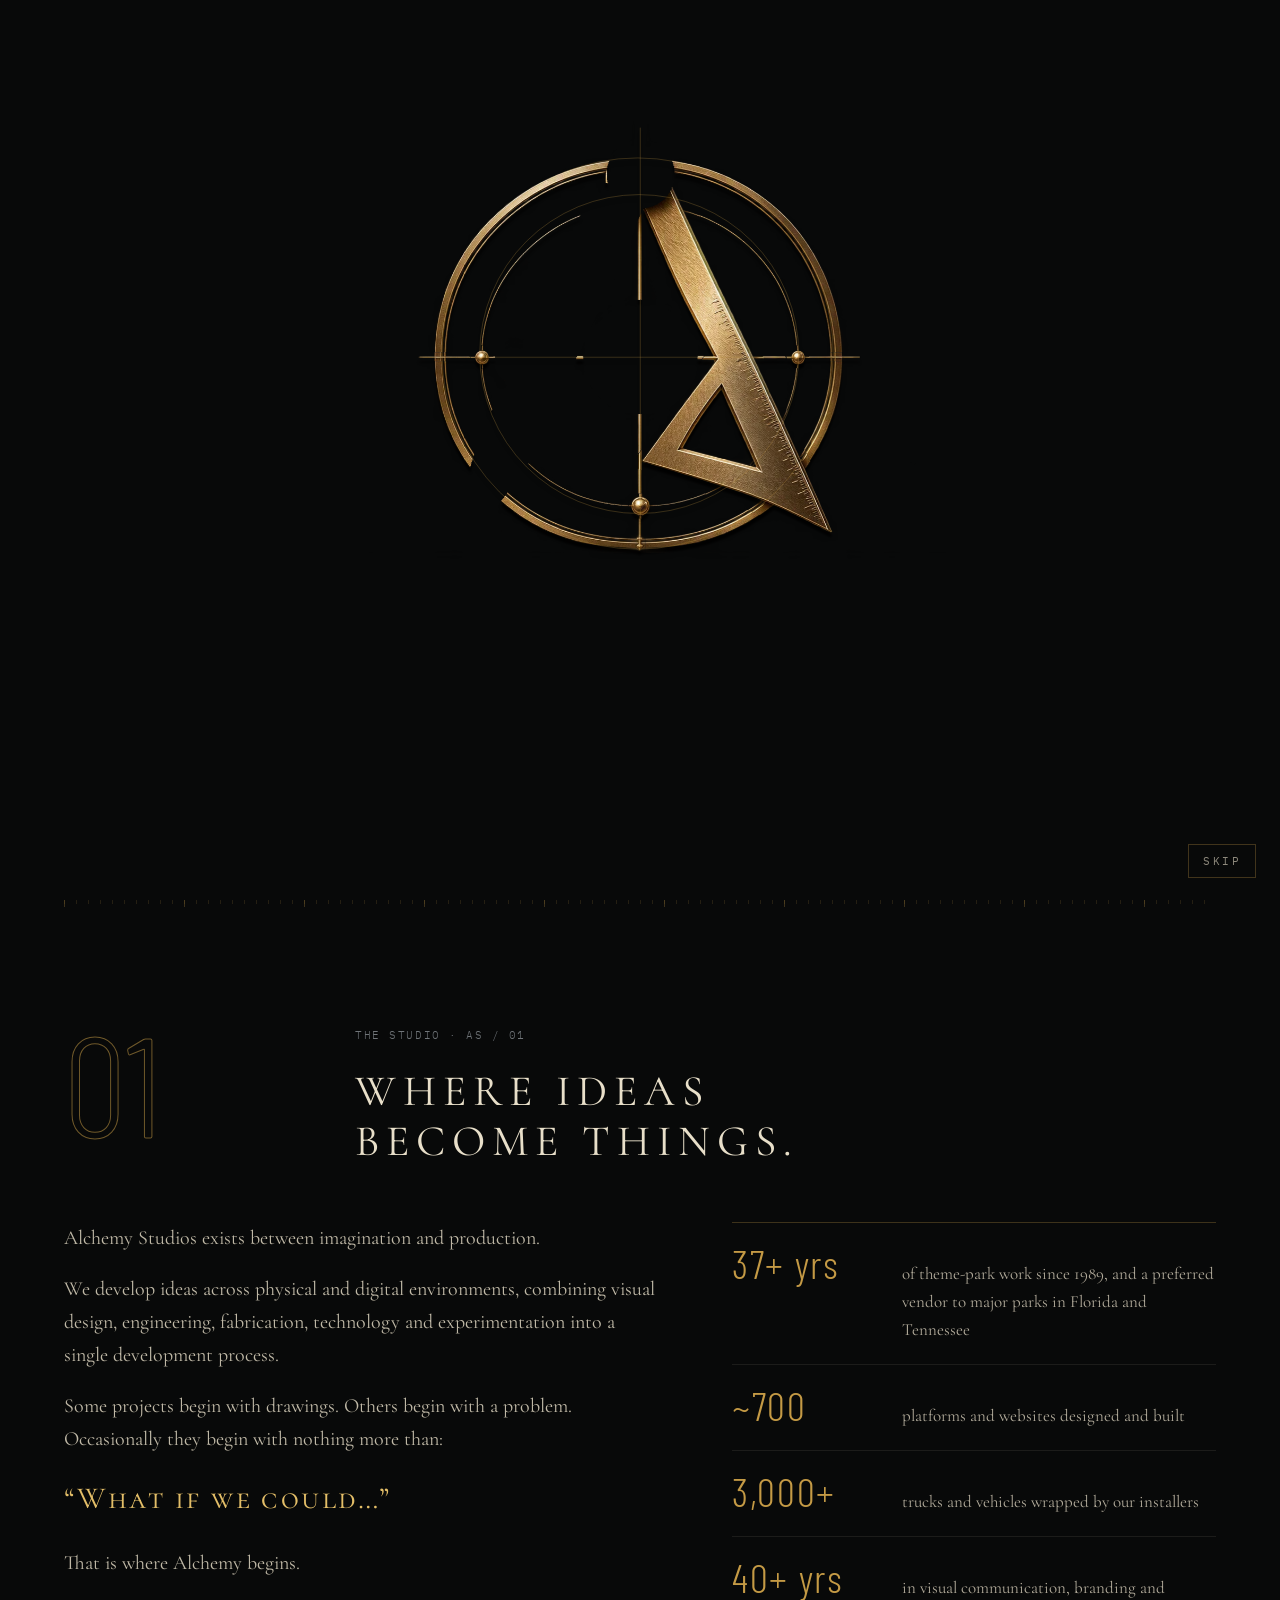
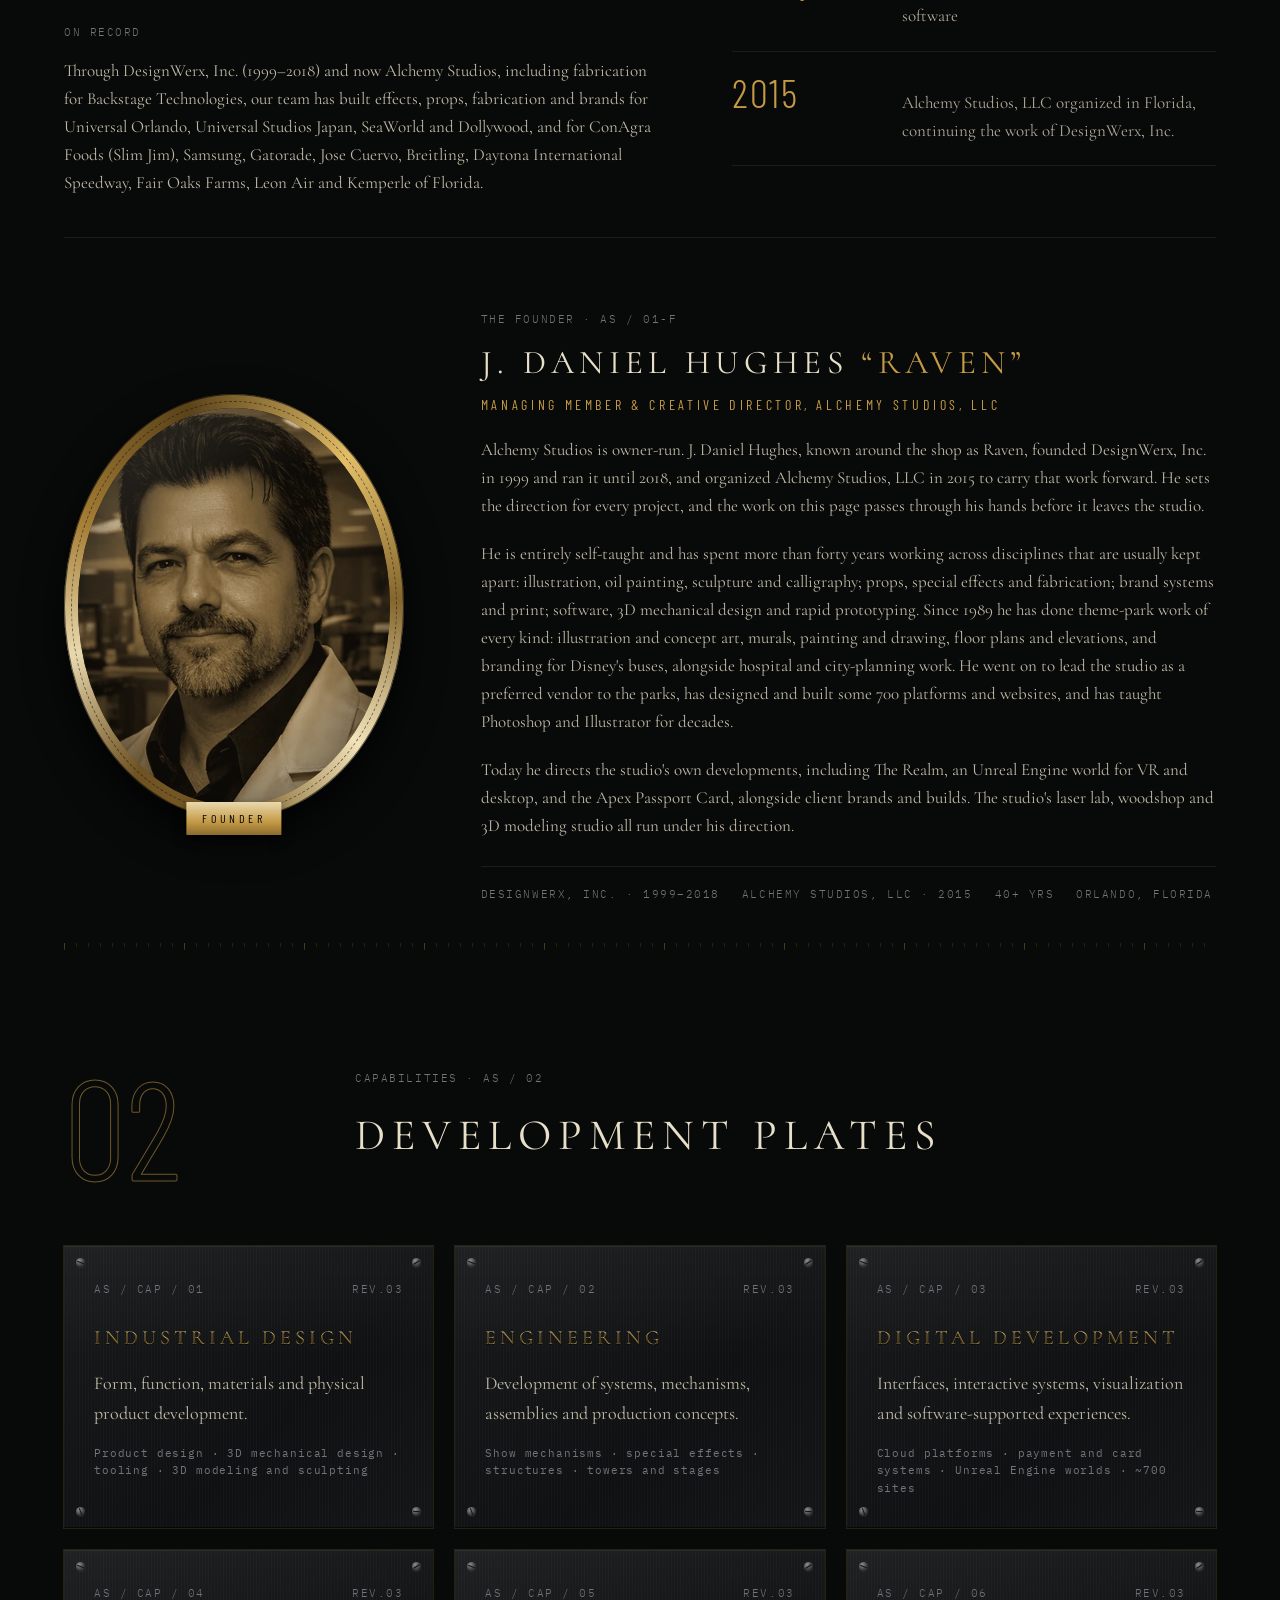
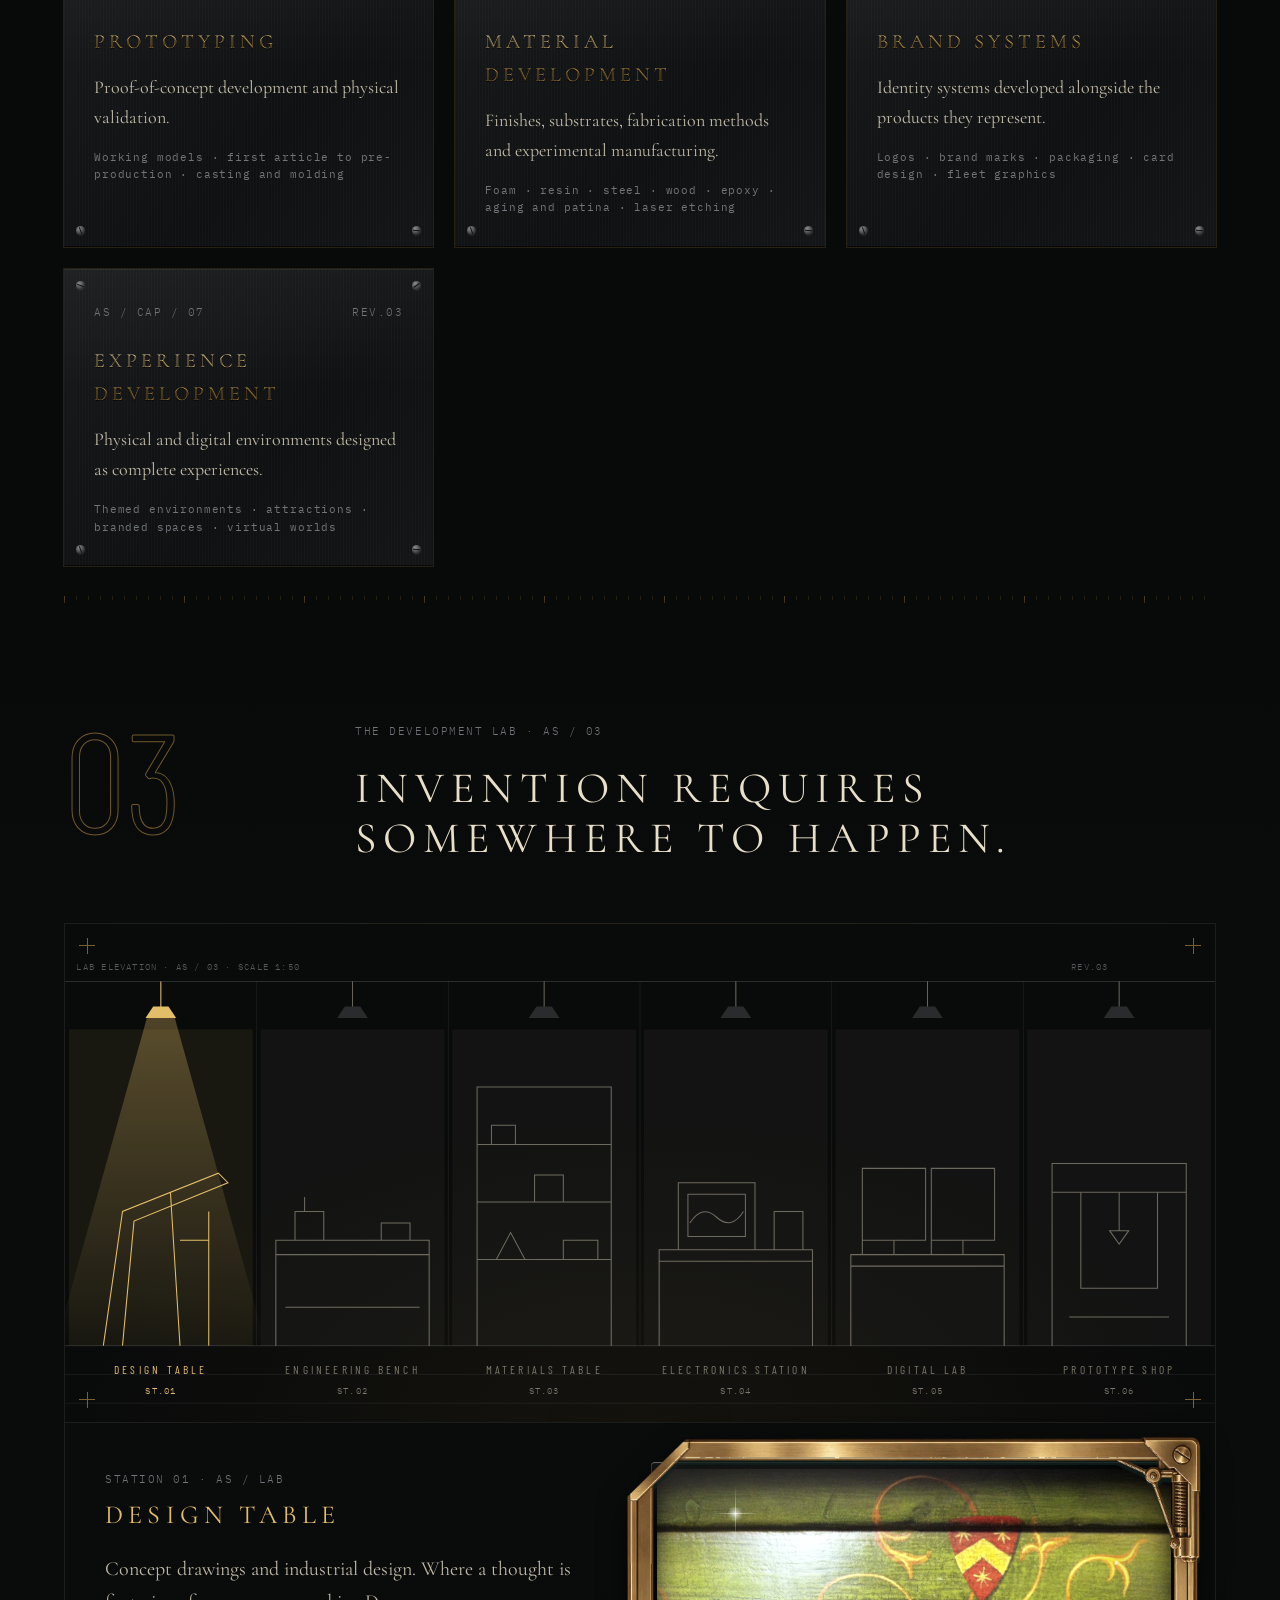
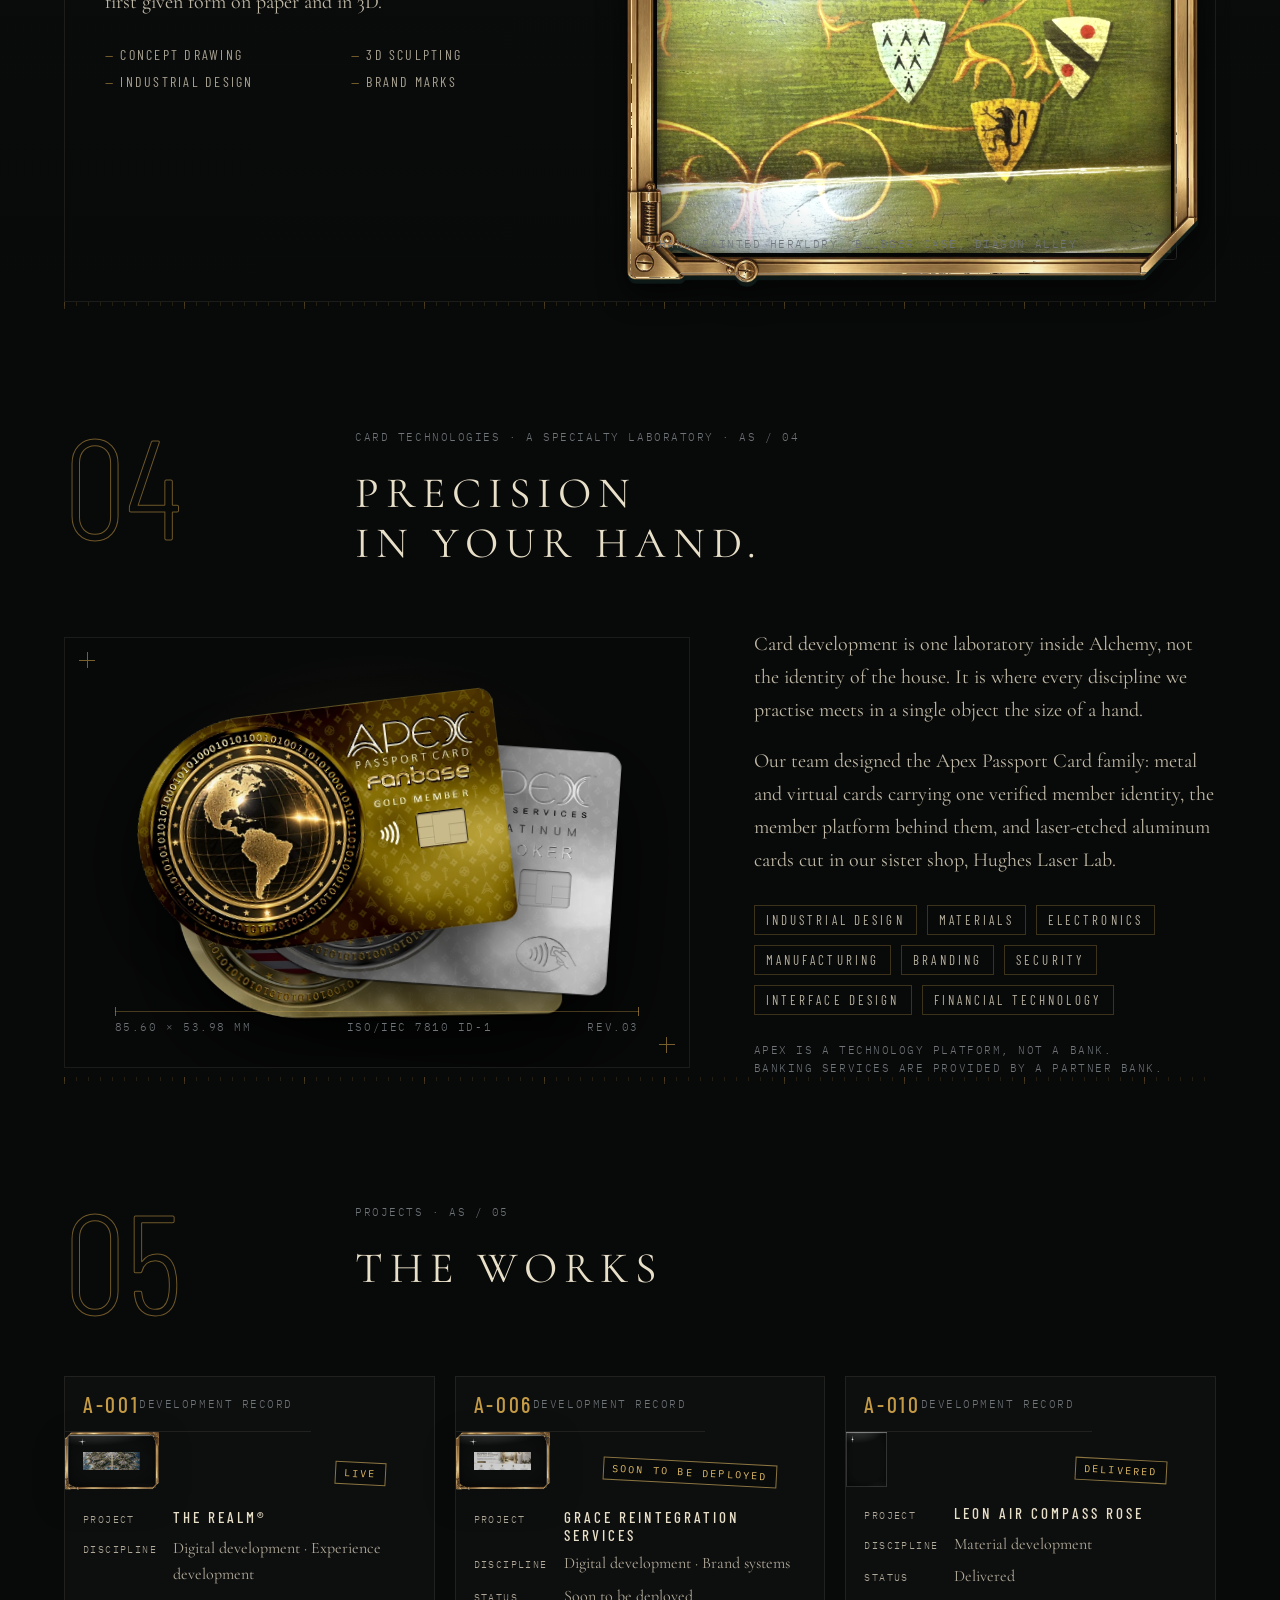
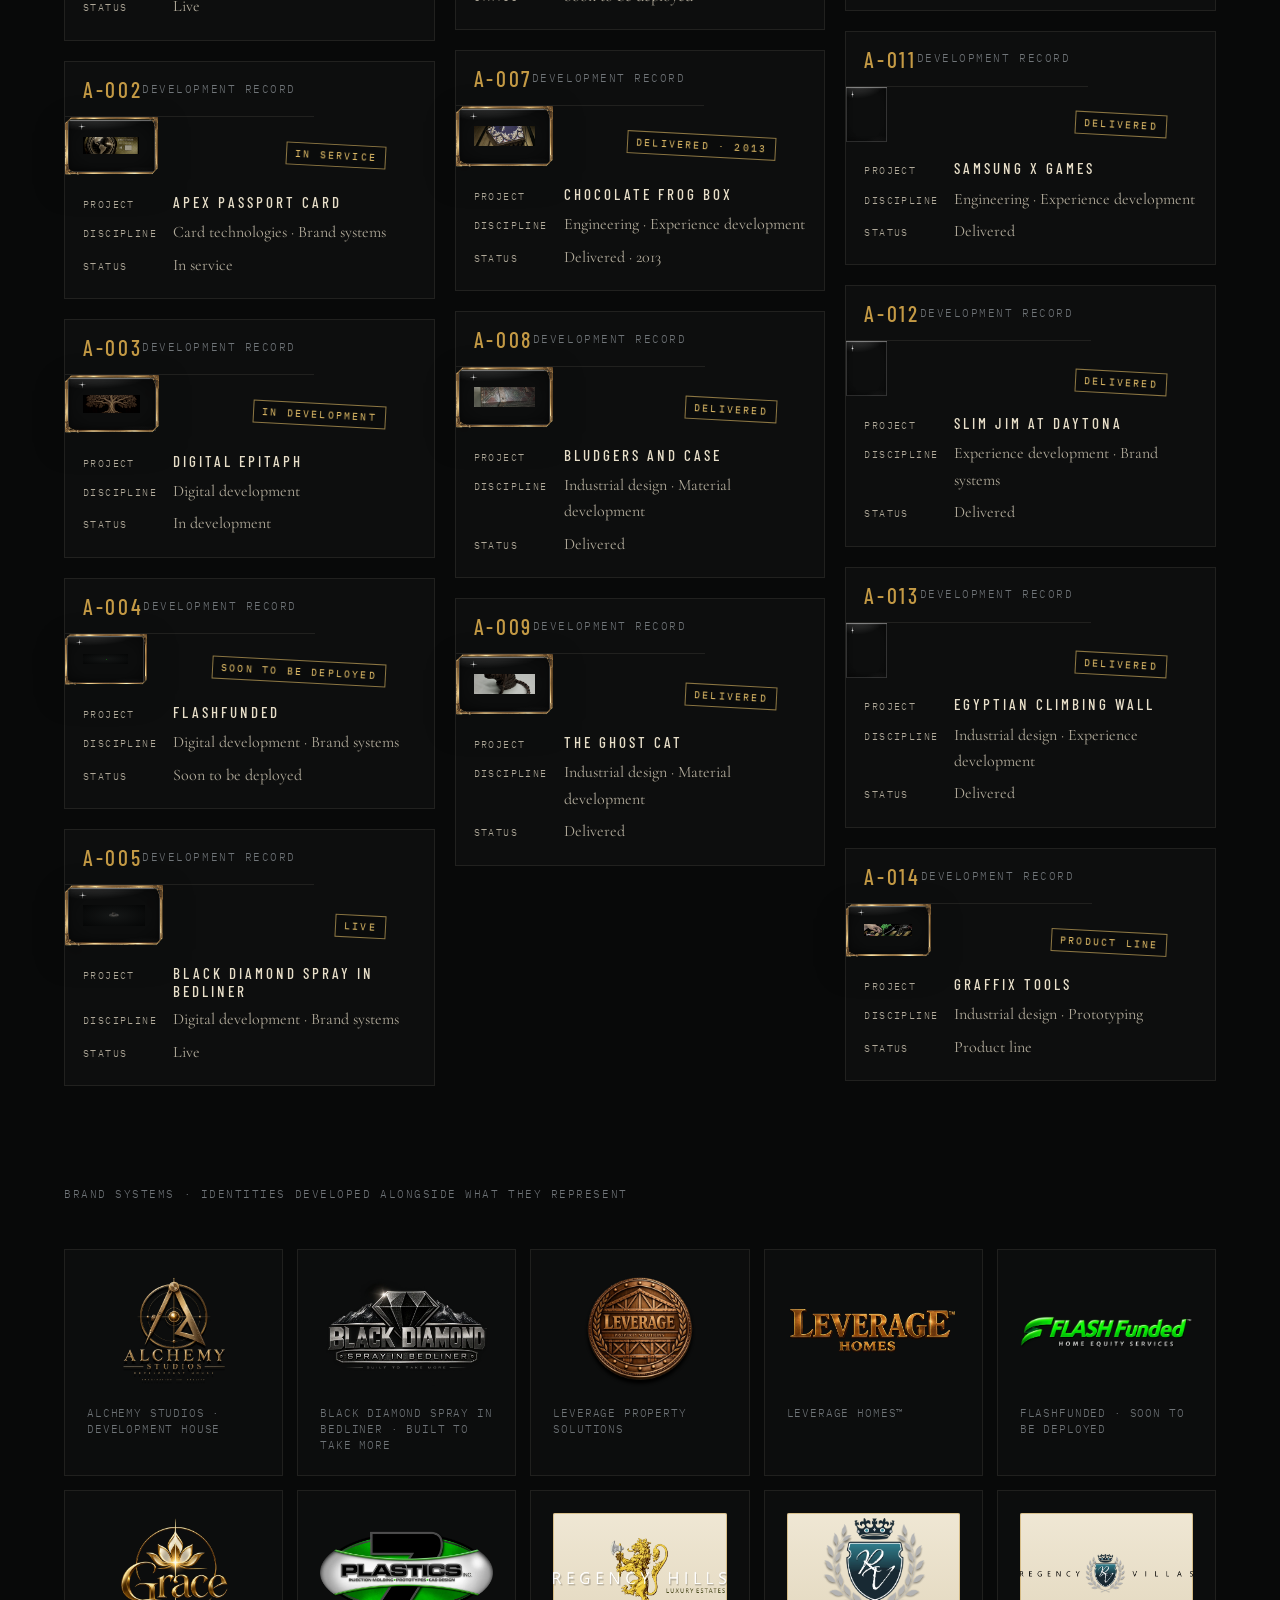
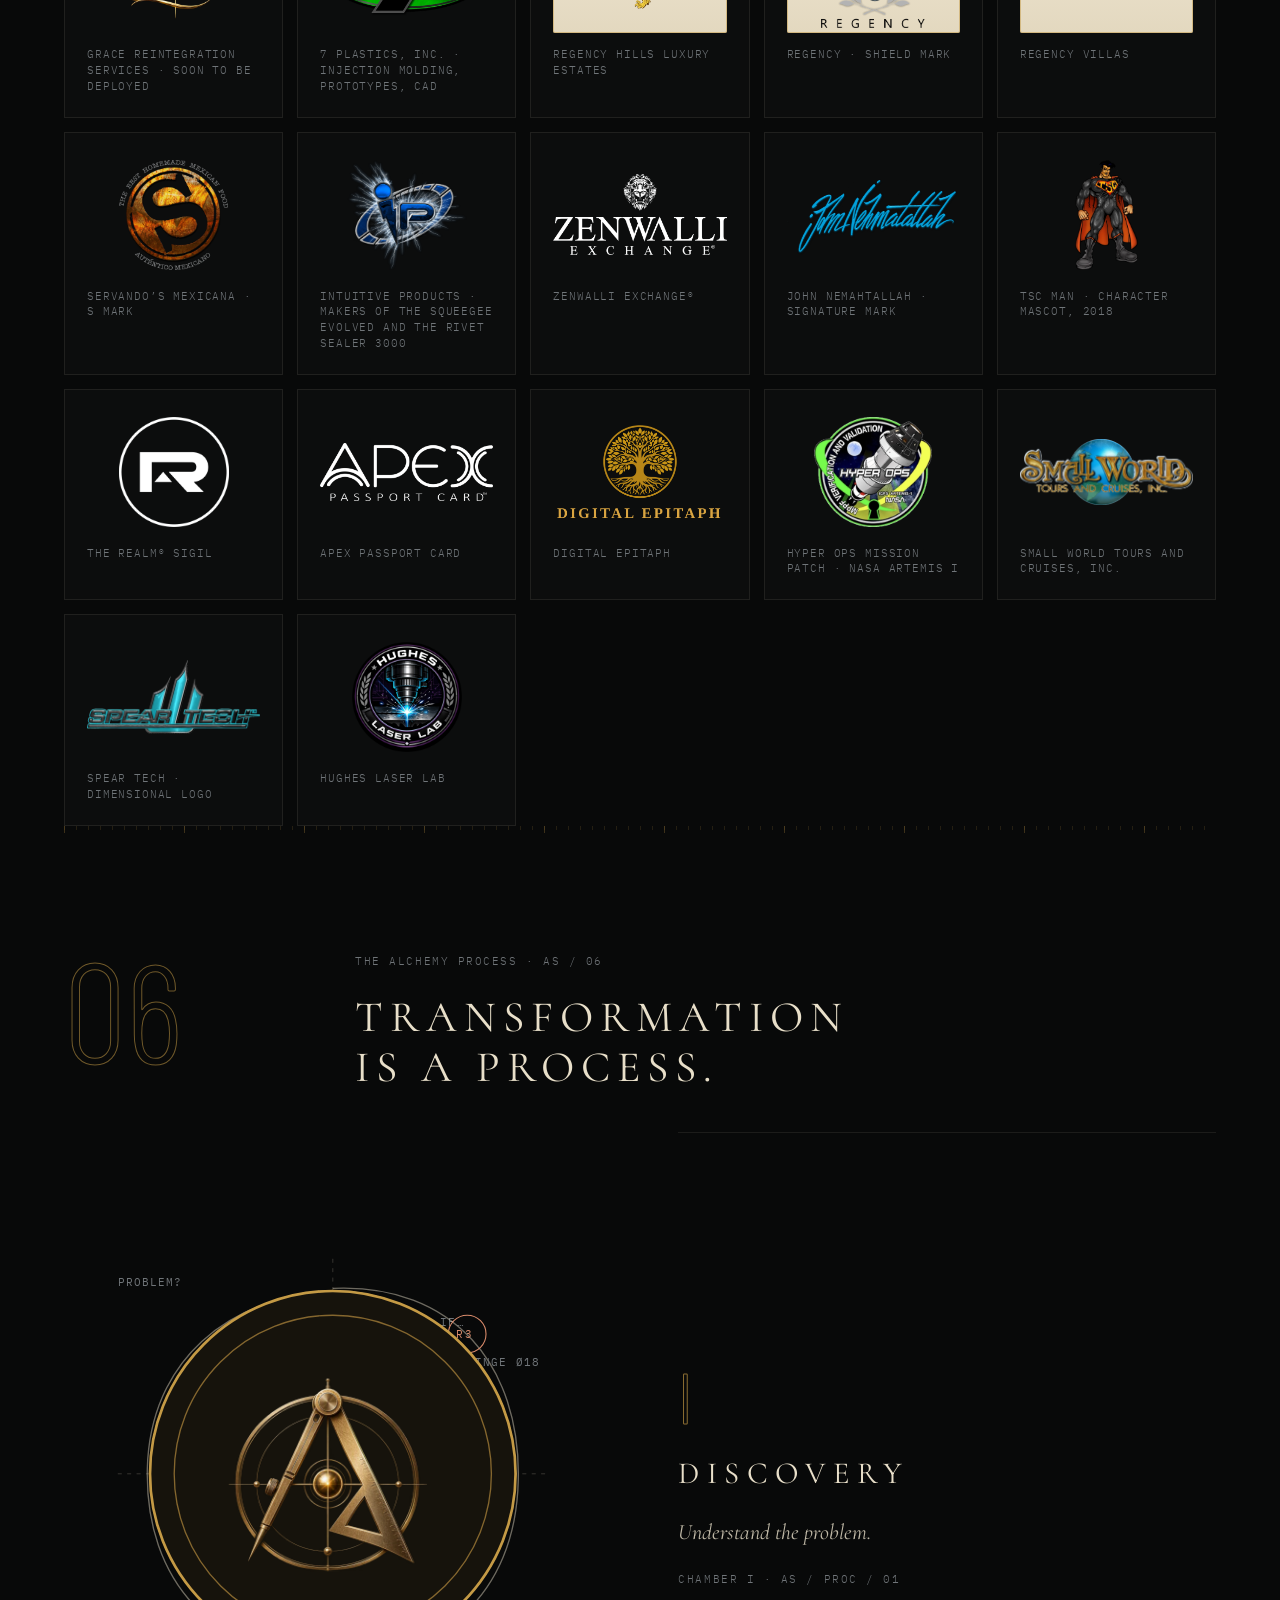
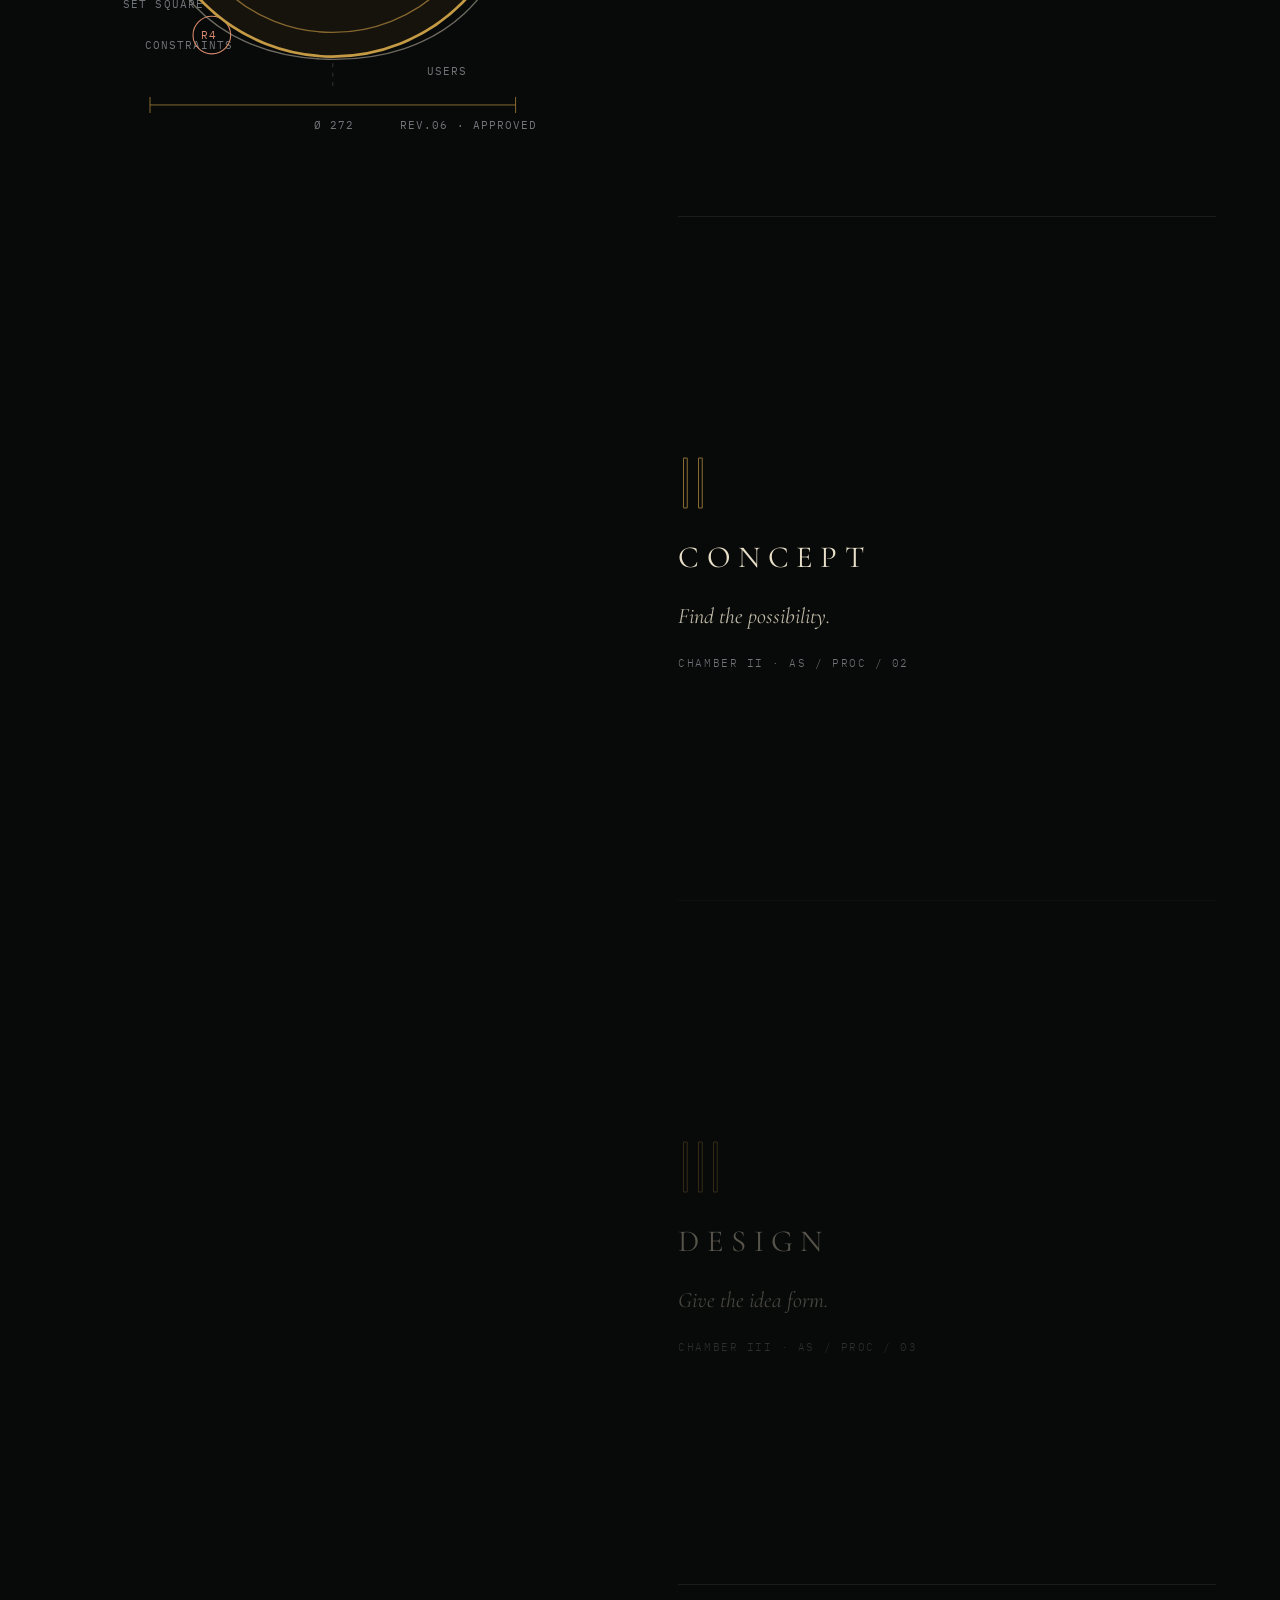
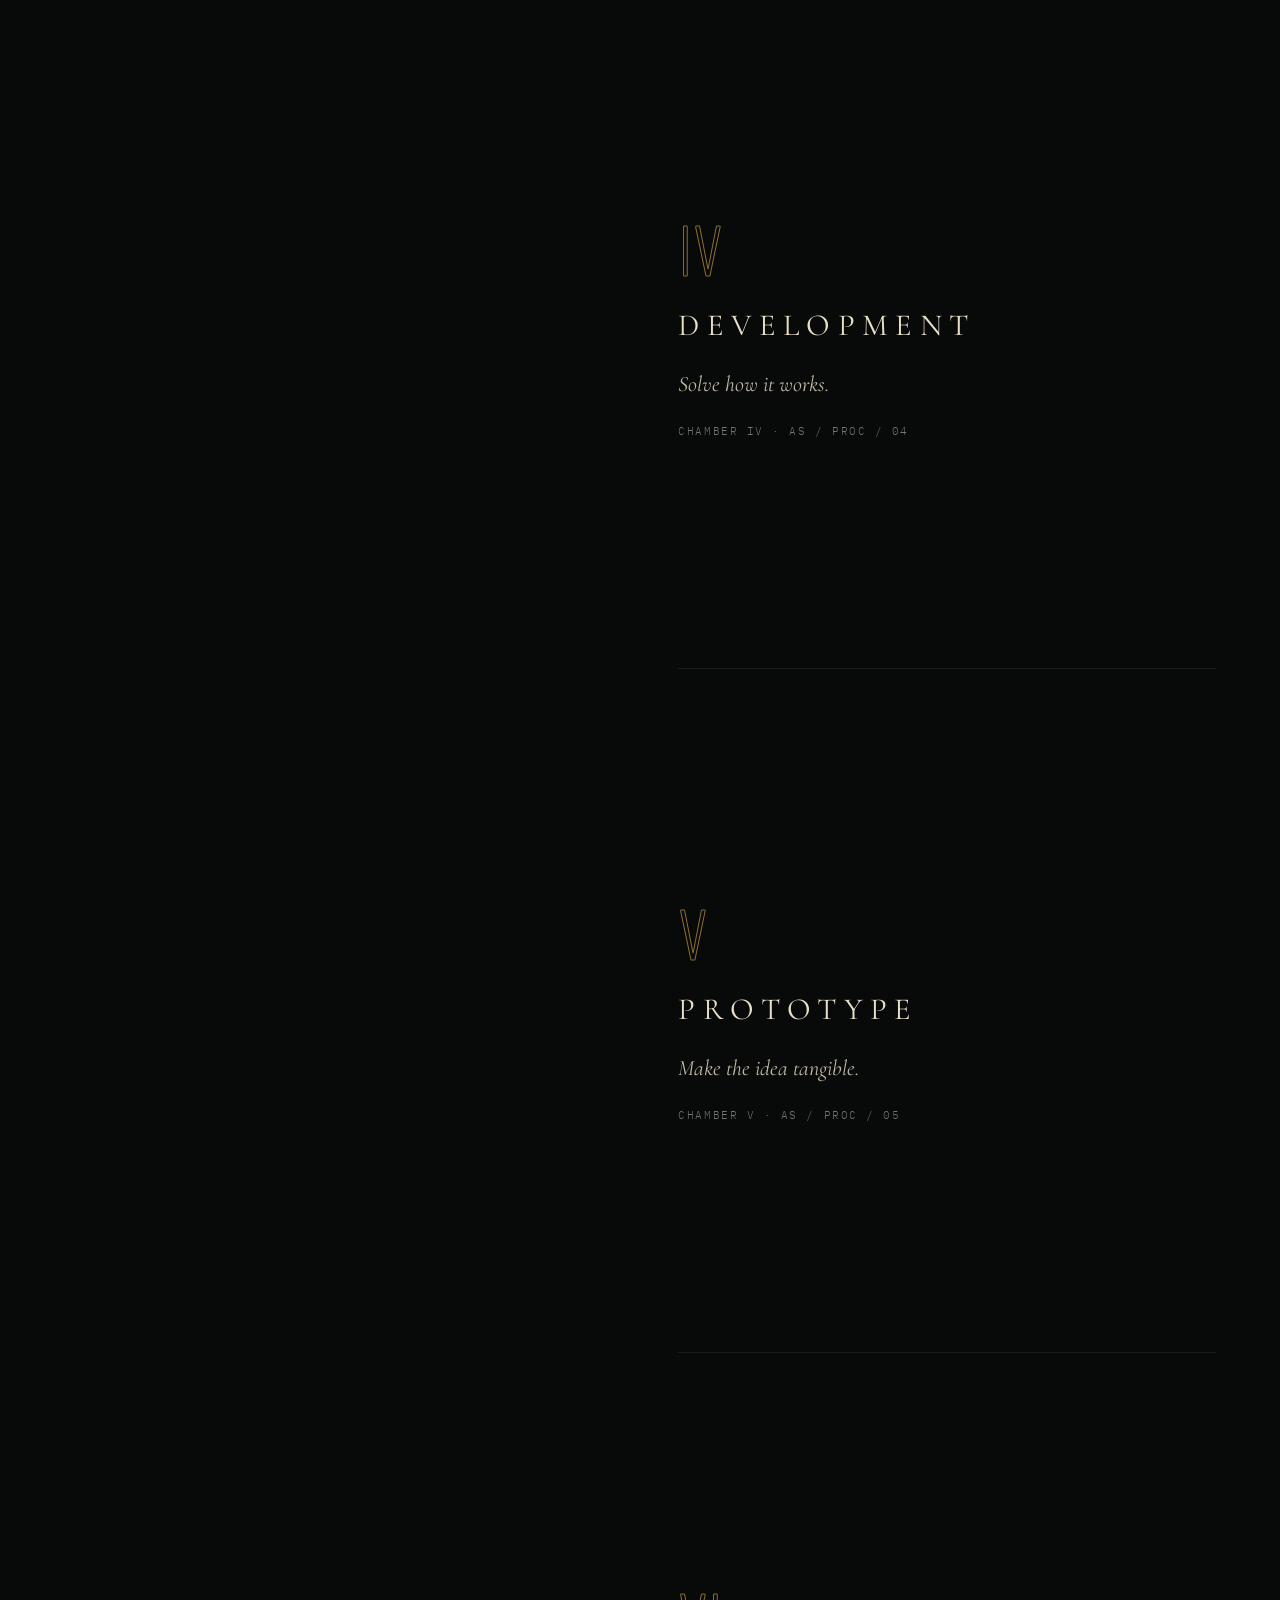
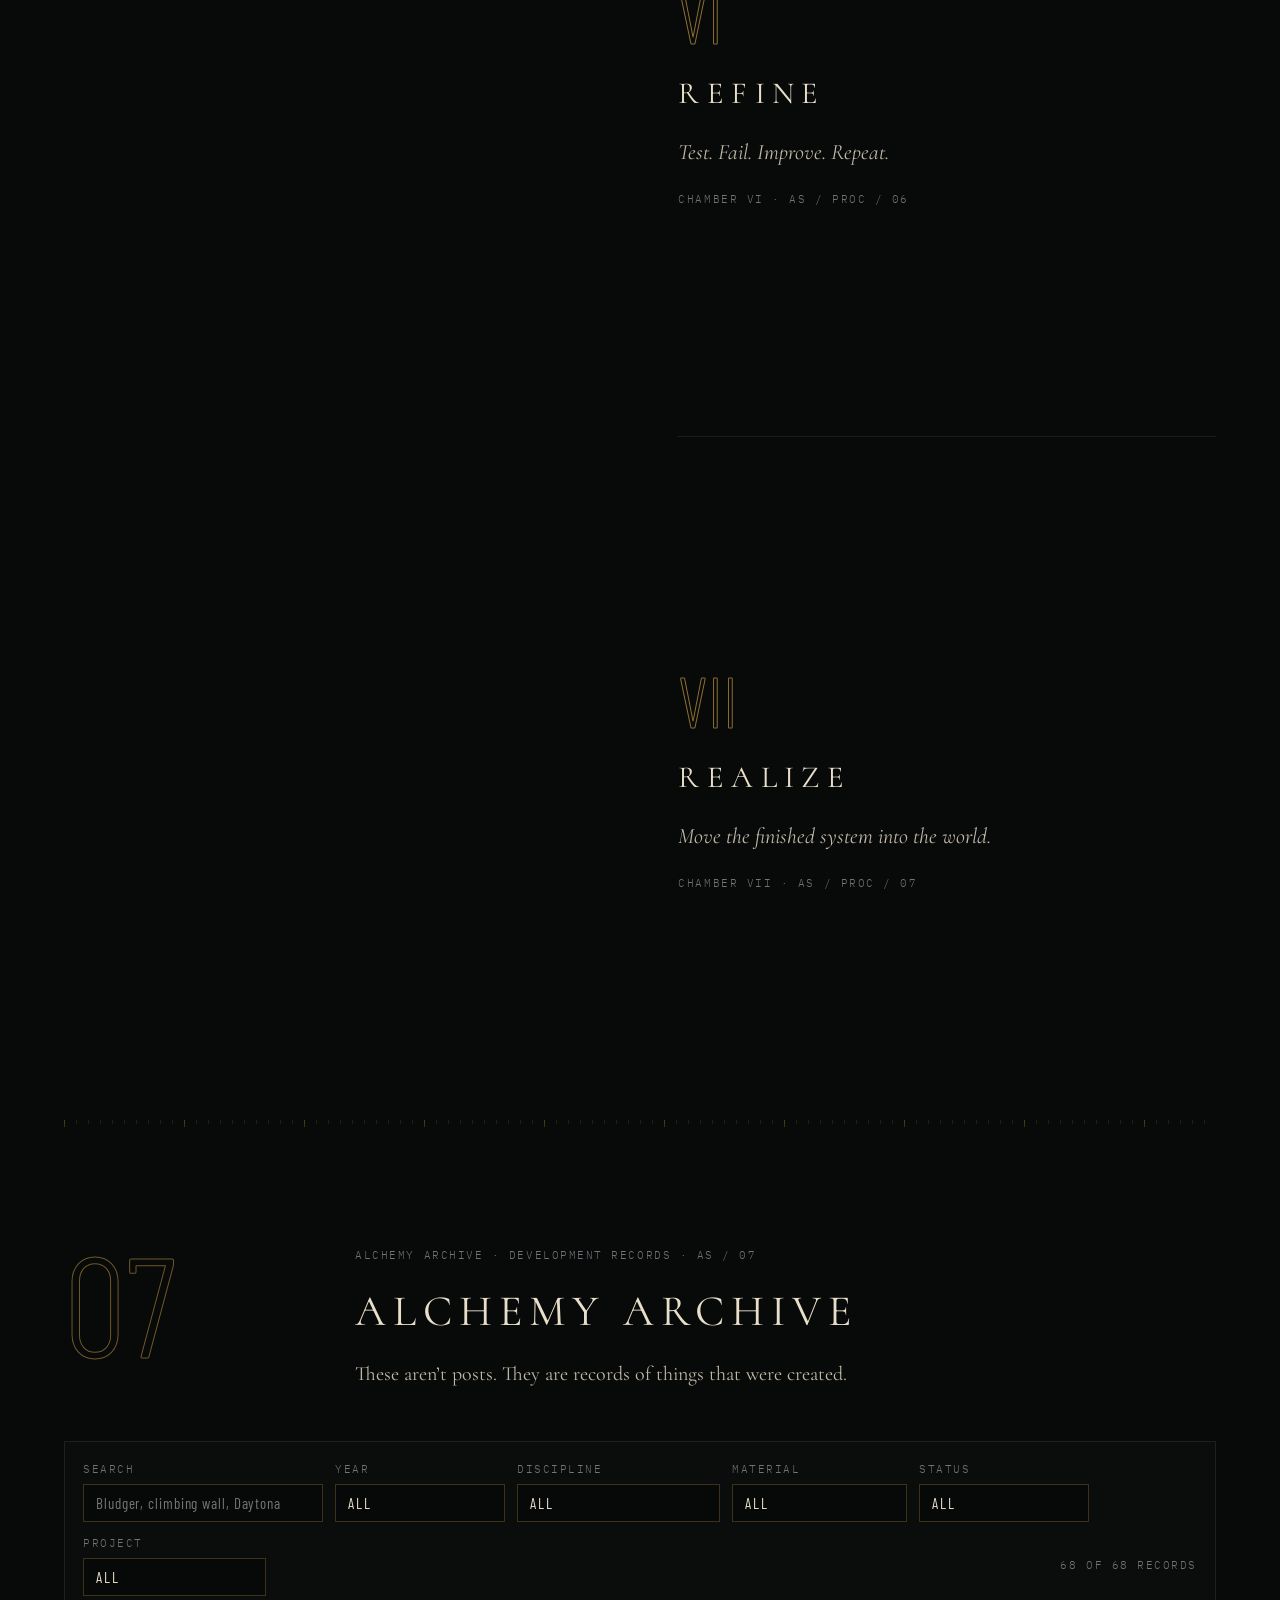
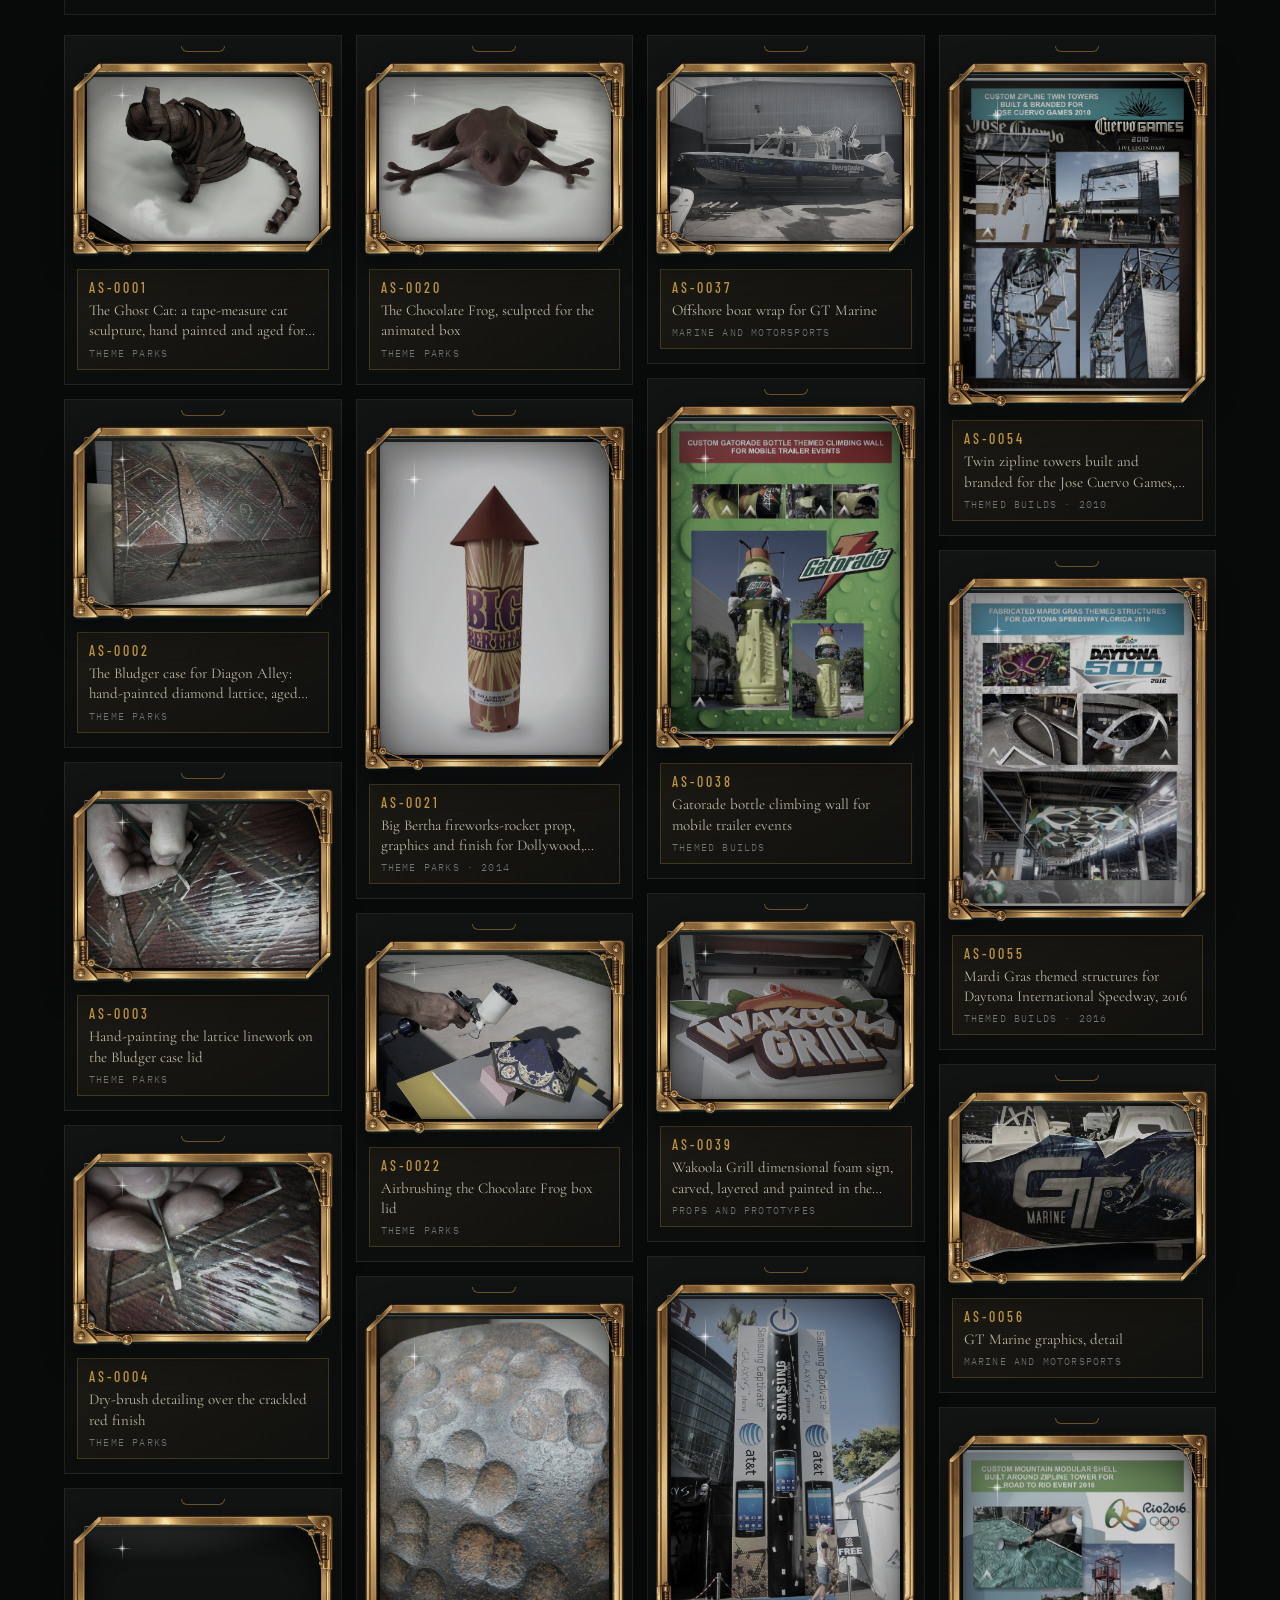
==== index.html @ 8a8b4e68 "Works: Black Diamond Spray In Bedliner (work for hire) Co-Authored-By: Claude Opus 5.5 <noreply@anth" ====
<!doctype html>
<html lang="en">
<head>
<meta charset="utf-8">
<meta name="viewport" content="width=device-width,initial-scale=1">
<title>Alchemy Studios — The Invention House · Design, development, engineering, prototyping</title>
<meta name="description" content="Alchemy Studios, LLC is a private invention house in Orlando, Florida: industrial design, engineering, digital development, prototyping, material development, brand systems and experience development. Florida LLC, document no. L15000160768.">
<link rel="icon" href="assets/brand/favicon-2027.png">
<meta property="og:title" content="Alchemy Studios — The Invention House">
<meta property="og:description" content="Imagination made real. Design · Development · Engineering · Prototyping.">
<meta property="og:image" content="assets/brand/studio-hall.webp?v=2">
<meta name="theme-color" content="#080909">
<link rel="preload" href="assets/fonts/cormorant-sc-latin-400-normal.woff2" as="font" type="font/woff2" crossorigin>
<link rel="preload" href="assets/brand/studio-hall.webp?v=2" as="image">
<link rel="preload" href="assets/logo/ring.webp" as="image">
<link rel="stylesheet" href="assets/logo/anim.css">
<script type="application/ld+json">
{"@context":"https://schema.org","@type":"Organization","name":"Alchemy Studios, LLC","legalName":"ALCHEMY STUDIOS LLC","foundingDate":"2015-09-22","address":{"@type":"PostalAddress","addressLocality":"Orlando","addressRegion":"FL","addressCountry":"US"},"parentOrganization":{"@type":"Organization","name":"ZenChip PRIME Corp."},"founder":{"@type":"Person","name":"J. Daniel Hughes"},"identifier":"Florida Division of Corporations document no. L15000160768","logo":"assets/brand/alchemy-logo-2027.webp"}
</script>
<style>
@font-face{font-family:'Cormorant Garamond';font-weight:400;font-style:normal;font-display:swap;src:url(assets/fonts/cormorant-garamond-latin-400-normal.woff2) format('woff2')}
@font-face{font-family:'Cormorant Garamond';font-weight:500;font-style:normal;font-display:swap;src:url(assets/fonts/cormorant-garamond-latin-500-normal.woff2) format('woff2')}
@font-face{font-family:'Cormorant Garamond';font-weight:400;font-style:italic;font-display:swap;src:url(assets/fonts/cormorant-garamond-latin-400-italic.woff2) format('woff2')}
@font-face{font-family:'Cormorant SC';font-weight:400;font-style:normal;font-display:swap;src:url(assets/fonts/cormorant-sc-latin-400-normal.woff2) format('woff2')}
@font-face{font-family:'Cormorant SC';font-weight:500;font-style:normal;font-display:swap;src:url(assets/fonts/cormorant-sc-latin-500-normal.woff2) format('woff2')}
@font-face{font-family:'Barlow Condensed';font-weight:300;font-style:normal;font-display:swap;src:url(assets/fonts/barlow-condensed-latin-300-normal.woff2) format('woff2')}
@font-face{font-family:'Barlow Condensed';font-weight:400;font-style:normal;font-display:swap;src:url(assets/fonts/barlow-condensed-latin-400-normal.woff2) format('woff2')}
@font-face{font-family:'Barlow Condensed';font-weight:500;font-style:normal;font-display:swap;src:url(assets/fonts/barlow-condensed-latin-500-normal.woff2) format('woff2')}
@font-face{font-family:'IBM Plex Mono';font-weight:300;font-style:normal;font-display:swap;src:url(assets/fonts/ibm-plex-mono-latin-300-normal.woff2) format('woff2')}
@font-face{font-family:'IBM Plex Mono';font-weight:400;font-style:normal;font-display:swap;src:url(assets/fonts/ibm-plex-mono-latin-400-normal.woff2) format('woff2')}
:root{
  --black:#080909; --panel:#101111; --panel2:#151616;
  --gold:#C49A45; --bright:#E3BE68; --brass:#84662E; --ivory:#E8DFC9; --ti:#707579;
  --hair:rgba(196,154,69,.28); --line:rgba(232,223,201,.09);
  --serif:'Cormorant Garamond',Garamond,'Times New Roman',serif;
  --eng:'Cormorant SC','Cormorant Garamond',serif;
  --cond:'Barlow Condensed','Arial Narrow',sans-serif;
  --mono:'IBM Plex Mono',ui-monospace,monospace;
  --pad:clamp(22px,5vw,80px);
}
*{box-sizing:border-box;margin:0;padding:0}
html{background:var(--black);scroll-behavior:smooth}
body{background:var(--black);color:var(--ivory);font:400 20px/1.65 var(--serif);-webkit-font-smoothing:antialiased;overflow-x:hidden}
img,video{display:block;max-width:100%}
a{color:inherit}
button{font:inherit;color:inherit;background:none;border:0;cursor:pointer}
:focus-visible{outline:1px solid var(--bright);outline-offset:4px}
::selection{background:var(--brass);color:var(--black)}
.sr{position:absolute;width:1px;height:1px;overflow:hidden;clip:rect(0 0 0 0)}

/* type */
.eng{font-family:var(--eng);font-weight:400;letter-spacing:.34em;text-transform:uppercase}
.cond{font-family:var(--cond);font-weight:400;letter-spacing:.22em;text-transform:uppercase}
.mono{font-family:var(--mono);font-weight:300;font-size:11px;letter-spacing:.14em;text-transform:uppercase;color:var(--ti)}
.gold{color:var(--gold)}
h2{font-family:var(--eng);font-weight:400;font-size:clamp(28px,3.4vw,50px);letter-spacing:.16em;line-height:1.15;text-transform:uppercase;color:var(--ivory)}
h3{font-family:var(--cond);font-weight:500;font-size:15px;letter-spacing:.26em;text-transform:uppercase;color:var(--ivory)}
p{max-width:60ch;color:rgba(232,223,201,.82)}
.wrap{padding-inline:var(--pad);max-width:1480px;margin-inline:auto}
section{position:relative}

/* foil: gold with a faint imperfection */
.foil{background:linear-gradient(100deg,#8a6a2e 0%,#c49a45 22%,#e3be68 38%,#b8913f 52%,#d9b25a 68%,#8f6d2f 100%);-webkit-background-clip:text;background-clip:text;color:transparent}

/* measurement ticks and registration marks */
.ticks{position:relative}
.ticks::before{content:"";position:absolute;left:0;right:0;top:0;height:7px;background:repeating-linear-gradient(90deg,var(--hair) 0 1px,transparent 1px 12px),repeating-linear-gradient(90deg,rgba(196,154,69,.5) 0 1px,transparent 1px 120px);background-size:auto 4px,auto 7px;background-repeat:repeat-x;opacity:.55;pointer-events:none}
.reg{position:absolute;width:16px;height:16px;pointer-events:none;opacity:.6}
.reg::before,.reg::after{content:"";position:absolute;background:var(--gold)}
.reg::before{left:7.5px;top:0;width:1px;height:16px}.reg::after{top:7.5px;left:0;height:1px;width:16px}
.reg.tl{top:14px;left:14px}.reg.tr{top:14px;right:14px}.reg.bl{bottom:14px;left:14px}.reg.br{bottom:14px;right:14px}

/* header */
.soc{display:flex;gap:14px;align-items:center;justify-content:center}
.soc a{display:block;border-radius:50%;transition:transform .5s ease,filter .5s ease;filter:drop-shadow(0 2px 2px rgba(0,0,0,.8))}
.soc a:hover{transform:rotate(-12deg) scale(1.06);filter:drop-shadow(0 0 8px rgba(227,190,104,.45))}
.soc img{display:block;width:var(--soc,40px);height:var(--soc,40px)}
.bar .soc{--soc:34px}
footer .soc{--soc:48px;margin:26px 0 8px}
header.bar{position:fixed;top:0;left:0;right:0;z-index:50;transition:background .6s ease}
header.bar.solid{background:rgba(8,9,9,.92);backdrop-filter:blur(10px);-webkit-backdrop-filter:blur(10px)}
.bar .row{display:flex;align-items:center;justify-content:space-between;gap:28px;padding:20px var(--pad) 16px}
.bar .home{display:flex;align-items:center;gap:14px;text-decoration:none}
.bar .home .emb{width:62px;height:auto;filter:drop-shadow(0 2px .5px rgba(0,0,0,.9))}
.bar .wm{display:flex;flex-direction:column;line-height:1.15}
.bar .wm .nm{font-size:21px;letter-spacing:.14em;white-space:nowrap;color:var(--bright)}
.bar .wm .sub{font:400 10px var(--cond);letter-spacing:.32em;text-transform:uppercase;color:rgba(232,223,201,.55);margin-top:3px}
.bar nav{display:flex;gap:clamp(16px,2.2vw,34px)}
.bar nav a{font-family:var(--cond);font-size:13px;letter-spacing:.24em;text-transform:uppercase;text-decoration:none;color:rgba(232,223,201,.66);transition:color .4s}
.bar nav a:hover,.bar nav a[aria-current="true"]{color:var(--bright)}
.cta{white-space:nowrap;display:inline-block;font-family:var(--cond);font-size:13px;letter-spacing:.26em;text-transform:uppercase;text-decoration:none;color:var(--black);background:var(--gold);padding:11px 18px 10px;transition:background .4s}
.cta:hover{background:var(--bright)}
.cta.ghost{background:transparent;color:var(--ivory);box-shadow:inset 0 0 0 1px var(--hair)}
.cta.ghost:hover{box-shadow:inset 0 0 0 1px var(--gold);color:var(--bright);background:transparent}
.bar .rule{height:1px;margin-inline:var(--pad);background:linear-gradient(90deg,transparent,var(--gold) 12%,var(--gold) 88%,transparent);opacity:.55}
.menu-btn{display:none;font-family:var(--cond);font-size:13px;letter-spacing:.26em;text-transform:uppercase;color:var(--ivory);padding:8px 0}
@media (max-width:1180px){.bar nav{display:none}.menu-btn{display:block}
  .bar nav.open{display:flex;flex-direction:column;position:absolute;top:100%;left:0;right:0;background:rgba(8,9,9,.97);padding:22px var(--pad) 28px;gap:18px;border-bottom:1px solid var(--hair)}}
@media (max-width:560px){.bar .cta.top{display:none}.bar .wm .nm{font-size:16px}}

/* hero: the development hall */
#hero{position:relative;min-height:100svh;display:flex;flex-direction:column;justify-content:center;align-items:center;text-align:center;overflow:hidden;background:var(--black);padding:120px var(--pad) 190px}
#hero .hall{position:absolute;inset:0}
#hero .hall img{width:100%;height:100%;object-fit:cover;object-position:50% 40%;opacity:0;transform:scale(1.04);transition:opacity 2.6s ease,transform 9s cubic-bezier(.2,.6,.2,1)}
#hero.drawn .hall img{opacity:1;transform:scale(1)}
#hero .hall::after{content:"";position:absolute;inset:0;background:
  radial-gradient(38% 46% at 50% 40%,rgba(8,9,9,.78),rgba(8,9,9,.35) 70%,transparent 100%),
  linear-gradient(180deg,rgba(8,9,9,.75) 0%,rgba(8,9,9,.05) 18%,rgba(8,9,9,0) 55%,rgba(8,9,9,.55) 78%,#080909 100%)}
.hero-copy{position:relative;z-index:2}
.hero-copy .over{font-family:var(--eng);font-size:clamp(13px,1.2vw,17px);letter-spacing:.42em;text-transform:uppercase;color:var(--ivory);max-width:none}
.hero-copy h1{margin-top:clamp(18px,3vh,34px);font-family:var(--eng);font-weight:400;text-transform:uppercase;line-height:1}
.hero-copy h1 .big{display:block;font-size:clamp(44px,6.6vw,104px);letter-spacing:.07em;line-height:1.08}
.hero-copy h1 .small{display:block;font-size:clamp(30px,4.4vw,68px);letter-spacing:.2em;margin-top:.12em;padding-left:.2em}
.hero-copy .lead{font-family:var(--eng);font-size:clamp(17px,2vw,28px);letter-spacing:.2em;text-transform:uppercase;margin:clamp(14px,2.4vh,26px) auto 0;color:var(--ivory);max-width:none}
.hero-copy .disc{margin:14px auto 0;font-family:var(--eng);font-size:clamp(12px,1.15vw,16px);letter-spacing:.24em;text-transform:uppercase;color:rgba(232,223,201,.85);max-width:none}
.hero-copy .ctrls{display:flex;justify-content:center;margin-top:clamp(24px,4vh,40px)}
.cta.lg{font-family:var(--eng);font-size:clamp(14px,1.2vw,18px);letter-spacing:.24em;padding:14px 34px;background:rgba(8,9,9,.55)}
.hero-meta{position:absolute;z-index:2;right:var(--pad);top:110px;list-style:none;text-align:left;line-height:1.9;font-size:10px;color:rgba(232,223,201,.7)}
#hero .path{position:absolute;z-index:2;left:var(--pad);right:var(--pad);bottom:clamp(28px,5vh,52px)}
#hero .path .say{font-family:var(--eng);font-size:clamp(11px,1vw,14px);letter-spacing:.34em;text-transform:uppercase;color:var(--gold);margin:0 auto 22px;max-width:none}
#hero .track{position:relative;height:56px;margin:0 3%}
#hero .base{position:absolute;left:0;right:0;top:9px;height:1px;background:rgba(196,154,69,.4)}
#hero .lit{position:absolute;left:0;top:9px;height:1px;width:0;background:var(--bright);box-shadow:0 0 10px rgba(227,190,104,.6);transition:width 9s cubic-bezier(.45,.05,.3,1) 2.4s}
#hero.drawn .lit{width:100%}
#hero .st{position:absolute;top:0;transform:translateX(-50%);text-align:center}
#hero .st i{display:block;width:19px;height:19px;margin:0 auto;border-radius:50%;border:1px solid rgba(196,154,69,.75);background:#0b0b0a;position:relative;transition:box-shadow 1.2s,border-color 1.2s}
#hero .st i::after{content:"";position:absolute;inset:5px;border-radius:50%;background:var(--gold);opacity:0;transition:opacity 1.2s}
#hero .st.on i{border-color:var(--bright);box-shadow:0 0 14px rgba(227,190,104,.45)}
#hero .st.on i::after{opacity:1}
#hero .st b{display:block;margin-top:12px;font:400 11px var(--eng);letter-spacing:.24em;text-transform:uppercase;color:rgba(232,223,201,.72);white-space:nowrap}
@media (max-width:900px){.hero-meta{display:none}#hero .st b{font-size:9px;letter-spacing:.1em}#hero .st:nth-child(even) b{margin-top:30px}#hero .path .say{letter-spacing:.2em}}
@media (max-width:560px){#hero{padding-bottom:210px}#hero .hall img{object-position:42% 40%}}
.reveal{opacity:0;transform:translateY(14px);transition:opacity 1.6s ease,transform 1.6s cubic-bezier(.2,.6,.2,1)}
.reveal.in{opacity:1;transform:none}

/* section heads */
.head{display:grid;grid-template-columns:minmax(120px,240px) minmax(0,1fr);gap:clamp(18px,4vw,70px);align-items:start;padding-top:clamp(90px,14vh,170px)}
.num{font-family:var(--cond);font-weight:300;font-size:clamp(80px,11vw,170px);line-height:.8;color:transparent;-webkit-text-stroke:1px rgba(196,154,69,.55)}
.head .k{display:block;margin-bottom:22px}
@media (max-width:760px){.head{grid-template-columns:1fr}.num{font-size:84px}}

/* 01 studio */
#studio .body{display:grid;grid-template-columns:minmax(0,1.1fr) minmax(0,.9fr);gap:clamp(30px,6vw,110px);margin-top:56px;padding-bottom:40px}
#studio .body p+p{margin-top:18px}
/* founder cameo */
#founder{display:grid;grid-template-columns:minmax(220px,340px) minmax(0,1fr);gap:clamp(34px,6vw,110px);align-items:center;padding:clamp(50px,8vh,90px) 0 40px;border-top:1px solid var(--line)}
.cameo{position:relative;aspect-ratio:4/5;width:100%;max-width:340px;margin:auto}
.cameo .bezel{position:absolute;inset:0;border-radius:50%;padding:14px;background:conic-gradient(from 210deg,#6e5222,#e9d9ae 12%,#a47d35 25%,#5a4219 38%,#e3be68 52%,#84662E 66%,#f1e2b8 80%,#7a5c26 92%,#6e5222);box-shadow:0 18px 40px rgba(0,0,0,.75),inset 0 0 0 1px rgba(0,0,0,.6)}
.cameo .bezel::before{content:"";position:absolute;inset:7px;border-radius:50%;border:1px dashed rgba(20,14,6,.55)}
.cameo .face{position:relative;width:100%;height:100%;border-radius:50%;overflow:hidden;box-shadow:inset 0 0 0 2px rgba(20,14,6,.8)}
.cameo .face img{width:100%;height:100%;object-fit:cover;display:block}
.cameo .face::after{content:"";position:absolute;inset:0;border-radius:50%;background:radial-gradient(ellipse at 50% 42%,transparent 52%,rgba(8,7,5,.72) 100%),linear-gradient(140deg,rgba(255,250,235,.16),transparent 38%)}
.cameo .tag{position:absolute;left:50%;bottom:-16px;transform:translateX(-50%);white-space:nowrap;font-family:var(--cond);font-size:12px;letter-spacing:.3em;text-transform:uppercase;color:var(--black);background:linear-gradient(180deg,#e9d9ae,#c49a45 60%,#8a6a2e);padding:7px 16px 6px;box-shadow:0 4px 10px rgba(0,0,0,.6)}
#founder .k{display:block;margin-bottom:16px}
#founder h3.name{font-family:var(--eng);font-size:clamp(26px,2.6vw,38px);letter-spacing:.16em;font-weight:400;color:var(--ivory);text-transform:uppercase;line-height:1.15}
#founder .name em{font-style:normal;color:var(--gold)}
#founder .role{margin-top:10px;font-family:var(--cond);font-size:14px;letter-spacing:.26em;text-transform:uppercase;color:var(--gold)}
#founder p.bio{margin-top:20px;font-size:17px;max-width:none}
#founder .creds{display:flex;flex-wrap:wrap;gap:8px 22px;margin-top:26px;padding-top:18px;border-top:1px solid var(--line)}
@media (max-width:760px){#founder{grid-template-columns:1fr}.cameo{max-width:260px}}
#studio .what{font-family:var(--eng);font-size:clamp(24px,2.4vw,34px);letter-spacing:.08em;color:var(--bright);margin-top:30px;font-style:normal}
.figs{border-top:1px solid var(--hair)}
.figs div{display:grid;grid-template-columns:150px 1fr;gap:20px;padding:20px 0;border-bottom:1px solid var(--line);align-items:baseline}
.figs b{font:300 40px/1 var(--cond);letter-spacing:.04em;color:var(--gold)}
.figs span{font-size:17px;color:rgba(232,223,201,.75)}
.clients{margin-top:34px}
.clients p{font-size:17px;max-width:none}
@media (max-width:900px){#studio .body{grid-template-columns:1fr}}

/* 02 plates */
.plates{display:grid;grid-template-columns:repeat(auto-fill,minmax(300px,1fr));gap:22px;margin-top:64px;padding-bottom:30px}
.plate{position:relative;padding:34px 30px 30px;min-height:230px;background:
  linear-gradient(180deg,rgba(255,255,255,.035),rgba(255,255,255,0) 40%),
  repeating-linear-gradient(90deg,rgba(255,255,255,.018) 0 1px,transparent 1px 3px),
  linear-gradient(135deg,#17191a,#0f1011 60%,#141516);
  box-shadow:inset 0 1px 0 rgba(255,255,255,.06),inset 0 -1px 0 rgba(0,0,0,.6),0 0 0 1px rgba(196,154,69,.16);transition:box-shadow 1.2s ease}
.plate:hover{box-shadow:inset 0 1px 0 rgba(255,255,255,.08),inset 0 -1px 0 rgba(0,0,0,.6),0 0 0 1px rgba(196,154,69,.5),0 0 40px -10px rgba(227,190,104,.25)}
.plate .scr{position:absolute;width:9px;height:9px;border-radius:50%;background:radial-gradient(circle at 35% 30%,#8c8f92,#2b2d2e 70%);box-shadow:0 1px 0 rgba(255,255,255,.06)}
.plate .scr::after{content:"";position:absolute;left:1px;right:1px;top:4px;height:1px;background:#121314;transform:rotate(var(--r,20deg))}
.plate .s1{top:12px;left:12px}.plate .s2{top:12px;right:12px;--r:-35deg}.plate .s3{bottom:12px;left:12px;--r:70deg}.plate .s4{bottom:12px;right:12px;--r:5deg}
.plate .code{display:flex;justify-content:space-between;margin-bottom:24px}
.plate h3{font-family:var(--eng);font-size:20px;letter-spacing:.2em;font-weight:500;color:transparent;background:linear-gradient(180deg,#e9d9ae,#c49a45 55%,#8a6a2e);-webkit-background-clip:text;background-clip:text;text-shadow:0 1px 0 rgba(0,0,0,.6)}
.plate p{margin-top:14px;font-size:18px}
.plate .fine{margin-top:16px;font-family:var(--mono);font-size:10.5px;letter-spacing:.08em;color:var(--ti);line-height:1.7}

/* 03 lab */
#lab{background:linear-gradient(180deg,var(--black),#0a0b0b 30%,#0a0b0b 70%,var(--black))}
.labstage{position:relative;margin-top:60px;border:1px solid var(--line);background:radial-gradient(70% 90% at 50% 100%,rgba(196,154,69,.06),transparent 70%),#090a0a;overflow:hidden}
.labstage svg{display:block;width:100%;height:auto}
.labstage .st{cursor:pointer;outline:none}
.labstage .st .ln{stroke:rgba(232,223,201,.42);stroke-width:1.1;fill:none;transition:stroke 1s}
.labstage .st .fl{fill:rgba(232,223,201,.04);stroke:none;transition:fill 1s}
.labstage .st .cone{fill:url(#cone);opacity:0;transition:opacity 1.2s ease}
.labstage .st .lamp{fill:#2a2b2c;transition:fill 1s}
.labstage .st text{font:400 12px var(--cond);letter-spacing:.28em;fill:rgba(232,223,201,.5);transition:fill 1s}
.labstage .st:hover .ln,.labstage .st:focus-visible .ln{stroke:rgba(227,190,104,.8)}
.labstage .st.on .ln{stroke:var(--bright)}
.labstage .st.on .fl{fill:rgba(227,190,104,.07)}
.labstage .st.on .cone{opacity:1}
.labstage .st.on .lamp{fill:var(--bright)}
.labstage .st.on text{fill:var(--bright)}
.labstage .room{stroke:rgba(112,117,121,.35);stroke-width:1;fill:none}
.labstage .room2{stroke:rgba(112,117,121,.16);stroke-width:1;fill:none}
.labstage .notes text{font:300 9px var(--mono);letter-spacing:.14em;fill:rgba(112,117,121,.75)}
.bench-plate{display:grid;grid-template-columns:minmax(0,1fr) minmax(0,1.1fr);border:1px solid var(--line);border-top:0;min-height:300px}
.bench-plate .txt{padding:38px 40px}
.bench-plate .txt h3{font-family:var(--eng);font-size:26px;letter-spacing:.2em;color:var(--bright);font-weight:400}
.bench-plate .txt p{margin-top:16px}
.bench-plate .txt ul{list-style:none;margin-top:22px;columns:2;column-gap:24px}
.bench-plate .txt li{font:400 14px var(--cond);letter-spacing:.16em;text-transform:uppercase;padding:5px 0;color:rgba(232,223,201,.7);break-inside:avoid}
.bench-plate .txt li::before{content:"— ";color:var(--brass)}
.bench-plate figure{position:relative;overflow:hidden}
.bench-plate figure img{width:100%;height:100%;object-fit:cover;background:#050606;filter:saturate(.75) contrast(1.05);opacity:0;transition:opacity 1.4s ease}
.bench-plate figure img.ok{opacity:1}
.bench-plate figcaption{position:absolute;left:16px;bottom:14px;right:16px}
@media (max-width:860px){.bench-plate{grid-template-columns:1fr}.bench-plate figure{aspect-ratio:4/3}.bench-plate .txt ul{columns:1}}

/* 04 card technologies */
#cards .floor{display:grid;grid-template-columns:minmax(0,1.15fr) minmax(0,.85fr);gap:clamp(30px,5vw,90px);margin-top:60px;align-items:center}
.cardbay{position:relative;aspect-ratio:16/11;background:radial-gradient(55% 60% at 50% 45%,rgba(227,190,104,.10),transparent 70%),#070808;border:1px solid var(--line);display:grid;place-items:center;overflow:hidden}
.cardbay img{position:absolute;width:62%;height:auto;filter:drop-shadow(0 30px 40px rgba(0,0,0,.75));transition:transform 2.4s cubic-bezier(.2,.6,.2,1),opacity 2s ease}
.cardbay img.a{transform:translate(-14%,-10%) rotate(-7deg)}
.cardbay img.b{transform:translate(12%,4%) rotate(4deg)}
.cardbay img.c{transform:translate(-2%,18%) rotate(-1deg)}
.cardbay:hover img.a{transform:translate(-22%,-16%) rotate(-10deg)}
.cardbay:hover img.b{transform:translate(20%,0) rotate(7deg)}
.cardbay .dim{position:absolute;left:8%;right:8%;bottom:7%;display:flex;justify-content:space-between;border-top:1px solid rgba(196,154,69,.35);padding-top:6px}
.cardbay .dim::before,.cardbay .dim::after{content:"";position:absolute;top:-5px;width:1px;height:9px;background:rgba(196,154,69,.6)}
.cardbay .dim::before{left:0}.cardbay .dim::after{right:0}
.disc-list{display:flex;flex-wrap:wrap;gap:10px 10px;margin-top:28px}
.disc-list span{font:400 13px var(--cond);letter-spacing:.24em;text-transform:uppercase;padding:7px 12px;box-shadow:inset 0 0 0 1px var(--hair);color:rgba(232,223,201,.78)}
@media (max-width:900px){#cards .floor{grid-template-columns:1fr}}

/* 05 the works: dossiers */
.dossiers{display:grid;grid-template-columns:repeat(auto-fill,minmax(330px,1fr));gap:20px;margin-top:60px}
.dos{position:relative;text-align:left;background:#0d0e0e;border:1px solid var(--line);transition:border-color 1s ease;display:flex;flex-direction:column}
.dos:hover,.dos:focus-visible{border-color:rgba(196,154,69,.55)}
.dos .tab{display:flex;justify-content:space-between;align-items:center;padding:14px 18px;border-bottom:1px solid var(--line)}
.dos .tab b{font:500 22px var(--cond);letter-spacing:.12em;color:var(--gold)}
.dos .ph{aspect-ratio:16/10;overflow:hidden}
.dos .ph img{width:100%;height:100%;object-fit:cover;background:#050606;filter:grayscale(.55) contrast(1.08) brightness(.82);transition:filter 1.6s ease,transform 3s ease,opacity 1.2s;opacity:0}
.dos .ph img.ok{opacity:1}
.dos:hover .ph img{filter:grayscale(0) contrast(1.02) brightness(.95);transform:scale(1.03)}
.dos .meta{padding:18px 18px 20px;display:grid;grid-template-columns:auto 1fr;gap:6px 16px;align-items:baseline}
.dos .meta .mono{font-size:10px}
.dos .meta strong{font:500 15px var(--cond);letter-spacing:.2em;text-transform:uppercase;color:var(--ivory)}
.dos .meta span{font-size:16px;color:rgba(232,223,201,.75)}
.dos .stamp{position:absolute;z-index:6;top:calc(54px + 12%);right:13%;font:400 10px var(--mono);letter-spacing:.22em;text-transform:uppercase;color:var(--bright);border:1px solid rgba(227,190,104,.6);padding:4px 8px;transform:rotate(3deg);background:rgba(8,9,9,.6)}

/* dossier viewer */
dialog{border:0;padding:0;background:transparent;max-width:none;max-height:none;width:100%;height:100%;color:var(--ivory)}
dialog::backdrop{background:rgba(4,5,5,.88);backdrop-filter:blur(6px)}
.viewer{position:relative;width:min(1180px,calc(100% - 32px));margin:4vh auto;max-height:92vh;overflow:auto;background:#0c0d0d;border:1px solid var(--hair);padding:clamp(24px,4vw,52px)}
.viewer .x{position:sticky;top:0;float:right;font:400 13px var(--cond);letter-spacing:.26em;text-transform:uppercase;color:var(--ivory);padding:6px 0 6px 12px}
.viewer .x:hover{color:var(--bright)}
.viewer .id{display:flex;gap:26px;flex-wrap:wrap;align-items:baseline;border-bottom:1px solid var(--hair);padding-bottom:20px}
.viewer .id b{font:300 54px/1 var(--cond);color:var(--gold)}
.viewer .id h2{font-size:clamp(24px,3vw,40px)}
.viewer .rows{display:grid;grid-template-columns:200px minmax(0,1fr);gap:0 30px;margin-top:10px}
.viewer .rows dt{padding:20px 0;border-bottom:1px solid var(--line);font:400 13px var(--cond);letter-spacing:.3em;text-transform:uppercase;color:var(--gold)}
.viewer .rows dd{padding:18px 0;border-bottom:1px solid var(--line)}
.viewer .strip{display:grid;grid-template-columns:repeat(auto-fill,minmax(180px,1fr));gap:10px}
.viewer .strip figure{background:transparent}
.viewer .strip img{width:100%;height:auto}
.viewer .strip figcaption{font:300 10.5px/1.5 var(--mono);letter-spacing:.06em;color:var(--ti);padding:8px 2px 4px}
@media (max-width:700px){.viewer .rows{grid-template-columns:1fr}.viewer .rows dt{border-bottom:0;padding-bottom:0}}

/* marks */
.marks{display:grid;grid-template-columns:repeat(auto-fill,minmax(200px,1fr));gap:14px;margin-top:40px}
.marks figure{background:#0c0d0d;border:1px solid var(--line);padding:22px;display:flex;flex-direction:column;gap:14px}
.marks .m{height:120px;display:grid;place-items:center}
.marks img{max-height:110px;width:auto;max-width:100%;object-fit:contain}
.marks figure.light .m{background:linear-gradient(180deg,#efe7d4,#e3d8bf);border-radius:2px;box-shadow:inset 0 0 0 1px rgba(196,154,69,.5)}
.marks figcaption{font:300 10.5px/1.5 var(--mono);letter-spacing:.08em;color:var(--ti);text-transform:uppercase}

/* 06 process */
#process .chambers{display:grid;grid-template-columns:minmax(0,1fr) minmax(0,1fr);gap:clamp(30px,6vw,110px);margin-top:40px}
#process .sticky{position:sticky;top:12vh;height:76vh;display:grid;place-items:center}
#object{width:100%;max-width:560px;height:auto}
#object g{transition:opacity 1.4s ease}
#object .k0{opacity:1}
#object [data-s]{opacity:0}
#object .lineart{stroke:var(--ivory);fill:none}
#object .const{stroke:rgba(232,223,201,.25);fill:none;stroke-width:.6;stroke-dasharray:3 4}
#object .dim{stroke:rgba(196,154,69,.7);fill:none;stroke-width:.7}
#object text{font-family:var(--mono);font-size:8px;letter-spacing:.1em;fill:var(--ti)}
.chamber{min-height:76vh;display:flex;flex-direction:column;justify-content:center;border-top:1px solid var(--line);opacity:.35;transition:opacity 1.2s ease}
.chamber.on{opacity:1}
.chamber .rn{font:300 70px/1 var(--cond);color:transparent;-webkit-text-stroke:1px rgba(196,154,69,.7)}
.chamber h3{font-family:var(--eng);font-size:clamp(24px,2.4vw,34px);letter-spacing:.24em;margin-top:18px;font-weight:400}
.chamber p{margin-top:14px;font-size:22px;font-style:italic}
@media (max-width:860px){#process .chambers{grid-template-columns:1fr}#process .sticky{top:64px;height:40vh;z-index:1;background:var(--black)}.chamber{min-height:60vh}}

/* 07 archive */
.archive-tools{display:flex;flex-wrap:wrap;gap:12px;margin-top:50px;padding:18px;border:1px solid var(--line);background:#0b0c0c;align-items:center}
.archive-tools label{display:flex;flex-direction:column;gap:6px}
.archive-tools select,.archive-tools input{font:400 15px var(--cond);letter-spacing:.12em;text-transform:uppercase;color:var(--ivory);background:#070808;border:1px solid var(--hair);padding:9px 12px;min-width:170px;border-radius:0;appearance:none}
.archive-tools input{text-transform:none;letter-spacing:.06em;min-width:240px}
.archive-tools .count{margin-left:auto;text-align:right}
.drawers{margin-top:20px;display:grid;grid-template-columns:repeat(auto-fill,minmax(230px,1fr));gap:14px}
.rec{position:relative;text-align:left;background:linear-gradient(180deg,#121313,#0c0d0d);border:1px solid var(--line);transition:border-color .8s}
.rec:hover,.rec:focus-visible{border-color:rgba(196,154,69,.5)}
.rec .pull{display:block;width:44px;height:6px;margin:10px auto 0;border:1px solid rgba(196,154,69,.5);border-top:0;border-radius:0 0 6px 6px}
.rec .ph{margin:12px;aspect-ratio:4/3;overflow:hidden}
.rec .ph img{width:100%;height:100%;object-fit:cover;background:#050606;filter:grayscale(.6) brightness(.8);opacity:0;transition:opacity 1s,filter 1.2s}
.rec .ph img.ok{opacity:1}
.rec:hover .ph img{filter:none}
.rec .plt{margin:0 12px 14px;padding:10px 12px;box-shadow:inset 0 0 0 1px rgba(196,154,69,.25);background:linear-gradient(135deg,rgba(196,154,69,.08),rgba(196,154,69,.02))}
.rec .plt b{display:block;font:500 14px var(--cond);letter-spacing:.22em;color:var(--gold)}
.rec .plt span{display:block;font:400 15px/1.35 var(--serif);color:rgba(232,223,201,.8);margin-top:4px;display:-webkit-box;-webkit-line-clamp:2;-webkit-box-orient:vertical;overflow:hidden}
.rec .plt i{display:block;font:300 10px var(--mono);letter-spacing:.12em;text-transform:uppercase;color:var(--ti);font-style:normal;margin-top:6px}
.rec[hidden]{display:none}
.lightbox .viewer{text-align:center}
.lightbox img,.lightbox video{max-height:72vh;width:auto;margin:20px auto 0}
.lightbox p{margin:16px auto 0;text-align:center}

/* record */
.record{margin-top:60px;border:1px solid var(--hair);padding:clamp(24px,4vw,48px);position:relative;background:#0b0c0c}
.record dl{display:grid;grid-template-columns:200px minmax(0,1fr);margin-top:24px}
.record dt{font:400 13px var(--cond);letter-spacing:.26em;text-transform:uppercase;color:var(--gold);padding:12px 0;border-bottom:1px solid var(--line)}
.record dd{padding:10px 0;border-bottom:1px solid var(--line);font-size:18px}
@media (max-width:700px){.record dl{grid-template-columns:1fr}.record dt{border:0;padding-bottom:0}}

/* begin a project */
#begin{padding-bottom:120px}
#begin form{display:grid;grid-template-columns:1fr 1fr;gap:26px 30px;margin-top:60px;max-width:1100px}
#begin label{display:flex;flex-direction:column;gap:10px}
#begin label.full{grid-column:1/-1}
#begin input,#begin select,#begin textarea{font:400 19px var(--serif);color:var(--ivory);background:transparent;border:0;border-bottom:1px solid var(--hair);padding:8px 0 10px;border-radius:0;appearance:none;transition:border-color .6s}
#begin select option{background:#0c0d0d}
#begin textarea{min-height:110px;resize:vertical}
#begin input:focus,#begin select:focus,#begin textarea:focus{outline:none;border-bottom-color:var(--bright)}
#begin .big{font-family:var(--eng);font-size:clamp(20px,2vw,28px);letter-spacing:.16em;color:var(--bright);text-transform:uppercase}
#begin .big+textarea{font-size:24px;font-style:italic}
#begin .send{grid-column:1/-1;display:flex;gap:20px;align-items:center;flex-wrap:wrap}
#begin .err{font:400 14px var(--cond);letter-spacing:.14em;text-transform:uppercase;color:#d98b6b}
@media (max-width:700px){#begin form{grid-template-columns:1fr}}

/* footer */
footer{border-top:1px solid var(--line);padding:70px var(--pad) 50px;text-align:center}
footer .lockup{width:min(300px,70vw);height:auto;margin:0 auto}
footer .fbar{display:flex;justify-content:space-between;align-items:flex-start;margin-bottom:40px;text-align:left;font-size:13px;letter-spacing:.3em;color:rgba(232,223,201,.7)}
footer .fbar small{display:block;font:400 10px var(--cond);letter-spacing:.3em;color:var(--ti);margin-top:4px}
footer .fbar .r{text-align:right;line-height:1.7;color:var(--gold)}
footer .nm{margin-top:20px;font-size:18px;letter-spacing:.5em;padding-left:.5em}
footer .ds{margin-top:12px;font:400 13px var(--cond);letter-spacing:.38em;color:var(--gold)}
footer .gr{width:80px;height:1px;background:var(--gold);margin:26px auto;opacity:.7}
footer .ir{font-family:var(--eng);letter-spacing:.4em;font-size:15px}
footer .legal{margin-top:40px}
footer .legal a{text-decoration:none;border-bottom:1px solid var(--line)}


/* the brass frame (Raven's frame art, sliced so the corners never stretch) with a domed watch crystal over every photo */
.brass{position:relative;isolation:isolate;container-type:inline-size;background:none;box-shadow:none;
  padding:5.3% 5% 5.6% 5%}
.brass img,.brass video{position:relative;z-index:1;display:block;width:100%;height:100%;object-fit:cover}
.brass::after{content:"";position:absolute;inset:0;z-index:4;pointer-events:none;border-style:solid;
  border-width:calc(360cqw/14.54) calc(260cqw/14.54) calc(310cqw/14.54) calc(370cqw/14.54);
  border-image:url(assets/brand/frame-brass.webp) 360 260 310 370 fill stretch;
  filter:drop-shadow(0 10px 14px rgba(0,0,0,.7))}
.brass::before{content:"";position:absolute;z-index:3;pointer-events:none;
  top:calc(70cqw/14.54);left:calc(68cqw/14.54);right:calc(68cqw/14.54);bottom:calc(76cqw/14.54);
  border-radius:calc(10cqw/14.54);
  box-shadow:inset 0 0 0 1px rgba(255,255,255,.14),inset 0 1px 1px rgba(255,255,255,.35),inset 0 0 calc(60cqw/14.54) rgba(0,0,0,.55),inset 0 -2px 6px rgba(0,0,0,.4);
  background:
   radial-gradient(circle at 16% 13%,rgba(255,255,255,.95) 0,rgba(255,255,255,.55) .35%,rgba(255,250,235,0) 1.4%),
   linear-gradient(90deg,transparent calc(16% - 4.5%),rgba(255,255,255,.55) 16%,transparent calc(16% + 4.5%)) 0 13%/100% 1px no-repeat,
   linear-gradient(180deg,transparent calc(13% - 7%),rgba(255,255,255,.5) 13%,transparent calc(13% + 7%)) 16% 0/1px 100% no-repeat,
   linear-gradient(105deg,transparent 42%,rgba(255,250,232,.26) 49%,rgba(255,250,232,.06) 53%,transparent 60%) 140% 0/260% 100% no-repeat,
   radial-gradient(130% 70% at 28% -18%,rgba(255,255,255,.26) 0%,rgba(255,255,255,.09) 38%,rgba(255,255,255,0) 56%),
   radial-gradient(70% 34% at 86% 112%,rgba(255,255,255,.10),rgba(255,255,255,0) 70%),
   radial-gradient(ellipse at 50% 50%,rgba(0,0,0,0) 58%,rgba(0,0,0,.28) 100%);
  transition:background-position 1.6s cubic-bezier(.3,.6,.2,1),opacity .6s}
.brass:hover::before,:hover>.brass::before,:focus-visible>.brass::before{background-position:0 0,0 13%,16% 0,-40% 0,0 0,0 0,0 0}
.dos .ph.brass,.rec .ph.brass{overflow:visible}
.rec .ph.brass{margin:10px 8px 12px}
.bench-plate figure.brass{overflow:visible;margin:14px}
.bench-plate figure.brass figcaption{z-index:5;left:calc(90cqw/14.54);bottom:calc(96cqw/14.54)}
.viewer .strip .brass img{height:auto;aspect-ratio:4/3}

/* tall frames for the towers: Raven's tower frame, sliced so its corners never stretch */
.brass.tall{padding:5.63% 5.6% 6% 5.5%}
.brass.tall::after{border-width:calc(340cqw/14.56) calc(220cqw/14.56) calc(300cqw/14.56) calc(430cqw/14.56);border-image:url(assets/brand/frame-brass-tower.webp) 340 220 300 430 fill stretch}
.brass.tall::before{top:calc(74cqw/14.56);right:calc(72cqw/14.56);bottom:calc(80cqw/14.56);left:calc(72cqw/14.56);border-radius:calc(10cqw/14.56)}
.dos .ph.tall,.rec .ph.tall{aspect-ratio:3/4}
.dos .ph.logo img{object-fit:contain;padding:12% 10%;filter:none!important;transform:none!important;background:radial-gradient(70% 70% at 50% 50%,#161818,#060707)}
.viewer .strip .brass.tall img{aspect-ratio:3/4}
.lightbox .brass.tall{width:min(560px,100%,calc(70vh * .8))}
.dossiers{display:block;columns:3 330px;column-gap:20px}
.dossiers .dos{width:100%;margin-bottom:20px;break-inside:avoid}
.drawers{display:block;columns:5 230px;column-gap:14px}
.drawers .rec{display:block;width:100%;margin-bottom:14px;break-inside:avoid}
.drawers .rec[hidden]{display:none}
.lightbox .brass{display:block;width:min(1000px,100%);margin:20px auto 0}.lightbox .brass img,.lightbox .brass video{margin:0;max-height:none;height:auto;width:100%}
.lightbox .brass.tall{width:min(560px,100%,calc(70vh * .8))}




#beginDlg .viewer{max-width:860px}
.bform h2{margin:10px 0 26px;font-size:clamp(22px,2.6vw,34px)}
.bgrid{display:grid;grid-template-columns:1fr 1fr;gap:20px 26px}
.bgrid label,#beginDlg label{display:flex;flex-direction:column;gap:8px}
.bgrid .full{grid-column:1/-1}
.bform input,.bform select,.bform textarea{font:400 18px var(--serif);color:var(--ivory);background:transparent;border:0;border-bottom:1px solid var(--hair);padding:7px 0 9px;border-radius:0;appearance:none}
.bform select option{background:#0c0d0d}.bform textarea{min-height:110px;resize:vertical;font-style:italic}
.bform input:focus,.bform select:focus,.bform textarea:focus{outline:none;border-bottom-color:var(--bright)}
.bform .big{font-family:var(--eng);font-size:20px;letter-spacing:.14em;color:var(--bright);text-transform:uppercase}
.bform .send{display:flex;gap:18px;align-items:center;margin-top:26px;flex-wrap:wrap}
.bform .err,#begin .err{font:400 14px var(--cond);letter-spacing:.14em;text-transform:uppercase;color:#d98b6b}
.bform .err.ok,#begin .err.ok{color:var(--bright)}

.pz{max-width:520px}
.pz svg{display:block;width:100%;height:auto;border-radius:6px}
.pz .pz-t{font:400 12px var(--eng);letter-spacing:.22em;fill:var(--bright);text-transform:uppercase}
.pz .pz-s{font:300 7.5px var(--mono);letter-spacing:.08em;fill:rgba(232,223,201,.65);text-transform:uppercase}
.pz .pz-ok{font:400 9px var(--cond);letter-spacing:.2em;fill:var(--bright);text-transform:uppercase}
.pz .pz-gear{transition:transform .08s linear}
.pz input[type=range]{width:100%;margin-top:10px;accent-color:#c49a45}
.pz.done svg{box-shadow:0 0 0 1px #E3BE68,0 0 22px rgba(227,190,104,.35)}
.hp{position:absolute!important;left:-9999px;width:1px;height:1px;overflow:hidden}
@media (max-width:700px){.bgrid{grid-template-columns:1fr}}
/* the hall dims, the work plays over it, and the mark returns */
#hero .dim{position:absolute;inset:0;z-index:3;background:#050505;opacity:0;transition:opacity 1.6s ease;pointer-events:none}
#hero .hreel{position:absolute;inset:0;z-index:4;overflow:hidden;pointer-events:none}
#hero .hreel img{position:absolute;top:-4%;left:0;width:116%;height:108%;max-width:none;object-fit:cover;opacity:0;will-change:transform,opacity,filter}
#hero .shade{position:absolute;inset:0;z-index:5;background:rgba(0,0,0,.5);opacity:0;transition:opacity 1.8s ease;pointer-events:none}
#hero .shade.on{opacity:1}
#hero .hlogo{position:absolute;z-index:6;left:50%;top:calc(50% - 40px);transform:translate(-50%,-50%);width:min(56vh,66vw);pointer-events:none}
#hero .path{z-index:7}
#hero .hero-copy,#hero .hero-meta{z-index:2}
#hero.lights-out .hero-copy a{pointer-events:none}
@media (max-width:560px){#hero .hlogo{width:84vw;top:calc(50% - 60px)}}
/* the opening: the mark assembles itself */
#intro{position:fixed;inset:0;z-index:100;background:#080909;display:grid;place-items:center;transition:opacity 1.3s ease,visibility 0s linear 1.3s}
#intro.gone{opacity:0;visibility:hidden}
#hero:not(.drawn) .reveal{opacity:0!important;transform:translateY(14px)!important}
#intro .lg{width:min(74vh,84vw)}
#intro .reel{position:absolute;inset:0;overflow:hidden}
#intro .reel img{position:absolute;top:-4%;left:0;width:116%;height:108%;max-width:none;object-fit:cover;opacity:0;will-change:transform,opacity,filter}
#intro .reel::after{content:"";position:absolute;inset:0;background:radial-gradient(46% 52% at 50% 50%,rgba(8,9,9,.86),rgba(8,9,9,.55) 60%,rgba(8,9,9,.78) 100%),linear-gradient(180deg,rgba(8,9,9,.5),transparent 25%,transparent 75%,rgba(8,9,9,.6))}
#intro .lg{position:relative;z-index:2}

#intro .skip{position:absolute;right:24px;bottom:22px;font:400 11px var(--mono);letter-spacing:.22em;text-transform:uppercase;color:rgba(232,223,201,.6);border:1px solid rgba(196,154,69,.3);padding:9px 14px}
#intro .skip:hover{color:var(--bright);border-color:var(--gold)}
html.intro-on body{overflow:hidden}
footer .lockup{width:min(300px,70vw);margin:0 auto}
.alogo .alogo-stage{filter:drop-shadow(0 5px 1px rgba(0,0,0,.9))}
.marks figure:first-child img{filter:drop-shadow(0 3px .5px rgba(0,0,0,.9))}
@media (prefers-reduced-motion:reduce){*{transition:none!important;animation:none!important}html{scroll-behavior:auto}}
</style>
</head>
<body>
<div id="intro" aria-hidden="true"><div class="lg" id="introLogo"></div><button class="skip" type="button" id="skip">Skip</button></div>

<header class="bar" id="bar">
  <div class="row">
    <a class="home" href="#hero" aria-label="Alchemy Studios, home"><img class="emb" src="assets/brand/alchemy-emblem-2027-sm.webp" alt="" width="240" height="162"><span class="wm"><span class="eng nm">Alchemy Studios</span><span class="sub">Development house</span></span></a>
    <nav id="nav" aria-label="Sections">
      <a href="#studio">Studio</a><a href="#capabilities">Capabilities</a><a href="#lab">Lab</a><a href="#works">Projects</a><a href="#process">Process</a><a href="#archive">Archive</a>
    </nav>
    <div style="display:flex;gap:18px;align-items:center">
      <div class="soc"><a href="mailto:info@alchemystudiosorlando.com" aria-label="Email Alchemy Studios"><img src="assets/social/email.webp" alt="" width="192" height="192"></a></div>
      <button class="menu-btn" aria-expanded="false" aria-controls="nav">Menu</button>
      <a class="cta ghost top" href="#begin">Begin a project</a>
    </div>
  </div>
  <div class="rule"></div>
</header>

<main>
<!-- HERO -->
<section id="hero" aria-label="Alchemy Studios">
  <div class="hall" aria-hidden="true"><img src="assets/brand/studio-hall.webp?v=2" alt="" width="1536" height="788" fetchpriority="high"></div>
  <div class="hero-copy">
    <p class="over reveal">Concepts today <span class="gold">·</span> Reality tomorrow</p>
    <h1 class="reveal" style="transition-delay:.3s"><span class="sr">Alchemy Studios: </span><span class="foil big">Imagination</span><span class="foil big">made real.</span></h1>
    <p class="disc reveal" style="transition-delay:.8s">Design · Development · Engineering · Prototyping</p>
    <div class="ctrls reveal" style="transition-delay:1.1s"><a class="cta ghost lg" href="#studio">Enter the studio <span aria-hidden="true">→</span></a></div>
  </div>
  <ul class="hero-meta mono reveal" style="transition-delay:1.5s"><li>Ideas</li><li>Material</li><li>Technology</li><li>People</li><li>A better tomorrow</li></ul>
  <div class="dim" id="dim" aria-hidden="true"></div>
  <div class="hreel" id="hreel" aria-hidden="true"></div>
  <div class="shade" id="shade" aria-hidden="true"></div>
  <div class="hlogo" id="heroLogo" role="img" aria-label="Alchemy Studios, Development House"></div>
  <div class="path reveal" style="transition-delay:1.8s">
    <p class="say">Every great machine begins as a thought.</p>
    <div class="track" id="track"><div class="base"></div><div class="lit" id="lit"></div></div>
  </div>
</section>

<!-- 01 STUDIO -->
<section id="studio">
  <div class="wrap">
    <div class="head ticks"><div class="num">01</div><div><span class="k mono">The studio · AS / 01</span><h2>Where ideas<br>become things.</h2></div></div>
    <div class="body">
      <div class="reveal">
        <p>Alchemy Studios exists between imagination and production.</p>
        <p>We develop ideas across physical and digital environments, combining visual design, engineering, fabrication, technology and experimentation into a single development process.</p>
        <p>Some projects begin with drawings. Others begin with a problem. Occasionally they begin with nothing more than:</p>
        <p class="what">“What if we could…”</p>
        <p style="margin-top:22px">That is where Alchemy begins.</p>
        <div class="clients">
          <span class="mono">On record</span>
          <p style="margin-top:10px">Through DesignWerx, Inc. (1999–2018) and now Alchemy Studios, including fabrication for Backstage Technologies, our team has built effects, props, fabrication and brands for Universal Orlando, Universal Studios Japan, SeaWorld and Dollywood, and for ConAgra Foods (Slim Jim), Samsung, Gatorade, Jose Cuervo, Breitling, Daytona International Speedway, Fair Oaks Farms, Leon Air and Kemperle of Florida.</p>
        </div>
      </div>
      <div class="figs reveal" style="transition-delay:.3s">
        <div><b>37+ yrs</b><span>of theme-park work since 1989, and a preferred vendor to major parks in Florida and Tennessee</span></div>
        <div><b>~700</b><span>platforms and websites designed and built</span></div>
        <div><b>3,000+</b><span>trucks and vehicles wrapped by our installers</span></div>
        <div><b>40+ yrs</b><span>in visual communication, branding and software</span></div>
        <div><b>2015</b><span>Alchemy Studios, LLC organized in Florida, continuing the work of DesignWerx, Inc.</span></div>
      </div>
    </div>
    <div id="founder">
      <div class="cameo reveal">
        <div class="bezel"><div class="face"><img src="assets/brand/founder-cameo.webp?v=2026" width="413" height="516" alt="Portrait of J. Daniel Hughes, founder of Alchemy Studios" loading="lazy" decoding="async"></div></div>
        <span class="tag">Founder</span>
      </div>
      <div class="reveal" style="transition-delay:.25s">
        <span class="k mono">The founder · AS / 01-F</span>
        <h3 class="name">J. Daniel Hughes <em>“Raven”</em></h3>
        <div class="role">Managing Member &amp; Creative Director, Alchemy Studios, LLC</div>
        <p class="bio">Alchemy Studios is owner-run. J. Daniel Hughes, known around the shop as Raven, founded DesignWerx, Inc. in 1999 and ran it until 2018, and organized Alchemy Studios, LLC in 2015 to carry that work forward. He sets the direction for every project, and the work on this page passes through his hands before it leaves the studio.</p>
        <p class="bio">He is entirely self-taught and has spent more than forty years working across disciplines that are usually kept apart: illustration, oil painting, sculpture and calligraphy; props, special effects and fabrication; brand systems and print; software, 3D mechanical design and rapid prototyping. Since 1989 he has done theme-park work of every kind: illustration and concept art, murals, painting and drawing, floor plans and elevations, and branding for Disney's buses, alongside hospital and city-planning work. He went on to lead the studio as a preferred vendor to the parks, has designed and built some 700 platforms and websites, and has taught Photoshop and Illustrator for decades.</p>
        <p class="bio">Today he directs the studio's own developments, including The Realm, an Unreal Engine world for VR and desktop, and the Apex Passport Card, alongside client brands and builds. The studio's laser lab, woodshop and 3D modeling studio all run under his direction.</p>
        <div class="creds">
          <span class="mono">DesignWerx, Inc. · 1999–2018</span><span class="mono">Alchemy Studios, LLC · 2015</span><span class="mono">40+ yrs</span><span class="mono">Orlando, Florida</span>
        </div>
      </div>
    </div>
  </div>
</section>

<!-- 02 CAPABILITIES -->
<section id="capabilities">
  <div class="wrap">
    <div class="head ticks"><div class="num">02</div><div><span class="k mono">Capabilities · AS / 02</span><h2>Development plates</h2></div></div>
    <div class="plates" id="plates"></div>
  </div>
</section>

<!-- 03 LAB -->
<section id="lab">
  <div class="wrap">
    <div class="head ticks"><div class="num">03</div><div><span class="k mono">The development lab · AS / 03</span><h2>Invention requires<br>somewhere to happen.</h2></div></div>
    <div class="labstage reveal">
      <span class="reg tl"></span><span class="reg tr"></span>
      <svg viewBox="0 0 1200 520" id="labsvg" role="group" aria-label="The development lab: choose a workstation">
        <defs>
          <linearGradient id="cone" x1="0" y1="0" x2="0" y2="1"><stop offset="0" stop-color="#E3BE68" stop-opacity=".32"/><stop offset="1" stop-color="#E3BE68" stop-opacity="0"/></linearGradient>
        </defs>
        <g class="room">
          <line x1="0" y1="440" x2="1200" y2="440"/><line x1="0" y1="60" x2="1200" y2="60"/>
        </g>
        <g class="room2">
          <line x1="0" y1="470" x2="1200" y2="470"/><line x1="0" y1="500" x2="1200" y2="500"/>
          <line x1="200" y1="60" x2="200" y2="440"/><line x1="400" y1="60" x2="400" y2="440"/><line x1="600" y1="60" x2="600" y2="440"/><line x1="800" y1="60" x2="800" y2="440"/><line x1="1000" y1="60" x2="1000" y2="440"/>
        </g>
        <g class="notes"><text x="12" y="48">LAB ELEVATION · AS / 03 · SCALE 1:50</text><text x="1050" y="48">REV.03</text></g>
      </svg>
      <span class="reg bl"></span><span class="reg br"></span>
    </div>
    <div class="bench-plate" id="benchplate" aria-live="polite">
      <div class="txt"><span class="mono" id="bpCode">Station 01</span><h3 id="bpName"></h3><p id="bpText"></p><ul id="bpList"></ul></div>
      <figure class="brass"><img id="bpImg" alt=""><figcaption class="mono" id="bpCap"></figcaption></figure>
    </div>
  </div>
</section>

<!-- 04 CARD TECHNOLOGIES -->
<section id="cards">
  <div class="wrap">
    <div class="head ticks"><div class="num">04</div><div><span class="k mono">Card technologies · a specialty laboratory · AS / 04</span><h2>Precision<br>in your hand.</h2></div></div>
    <div class="floor">
      <div class="cardbay reveal">
        <span class="reg tl"></span><span class="reg br"></span>
        <img class="c" data-src="assets/platforms/card-nation.webp" alt="Apex Nation card" width="660" height="428">
        <img class="b" data-src="assets/platforms/card-platinum.webp" alt="Apex Platinum card" width="660" height="428">
        <img class="a" data-src="assets/platforms/card-gold-member.webp" alt="Apex Passport Card, Fanbase Gold Member" width="660" height="428">
        <div class="dim mono"><span>85.60 × 53.98 mm</span><span>ISO/IEC 7810 ID-1</span><span>REV.03</span></div>
      </div>
      <div class="reveal" style="transition-delay:.3s">
        <p>Card development is one laboratory inside Alchemy, not the identity of the house. It is where every discipline we practise meets in a single object the size of a hand.</p>
        <p style="margin-top:18px">Our team designed the Apex Passport Card family: metal and virtual cards carrying one verified member identity, the member platform behind them, and laser-etched aluminum cards cut in our sister shop, Hughes Laser Lab.</p>
        <div class="disc-list"><span>Industrial design</span><span>Materials</span><span>Electronics</span><span>Manufacturing</span><span>Branding</span><span>Security</span><span>Interface design</span><span>Financial technology</span></div>
        <p class="mono" style="margin-top:26px">Apex is a technology platform, not a bank. Banking services are provided by a partner bank.</p>
      </div>
    </div>
  </div>
</section>

<!-- 05 THE WORKS -->
<section id="works">
  <div class="wrap">
    <div class="head ticks"><div class="num">05</div><div><span class="k mono">Projects · AS / 05</span><h2>The works</h2></div></div>
    <div class="dossiers" id="dossiers"></div>
    <div style="margin-top:90px"><span class="mono">Brand systems · identities developed alongside what they represent</span></div>
    <div class="marks" id="marks"></div>
  </div>
</section>

<!-- 06 PROCESS -->
<section id="process">
  <div class="wrap">
    <div class="head ticks"><div class="num">06</div><div><span class="k mono">The Alchemy process · AS / 06</span><h2>Transformation<br>is a process.</h2></div></div>
    <div class="chambers">
      <div class="sticky">
        <svg id="object" viewBox="0 0 400 400" aria-hidden="true">
          <!-- I discovery: notes and a question -->
          <g data-s="1"><text x="40" y="60">PROBLEM?</text><text x="250" y="90">WHAT IF…</text><text x="60" y="330">CONSTRAINTS</text><text x="270" y="350">USERS</text>
            <circle class="const" cx="200" cy="200" r="20"/><circle class="const" cx="150" cy="170" r="6"/><circle class="const" cx="250" cy="230" r="9"/></g>
          <!-- II concept: a loose circle -->
          <g data-s="2"><path class="const" style="stroke-dasharray:none;stroke:rgba(232,223,201,.45);stroke-width:1" d="M200 62 C290 58 340 120 338 205 C336 290 280 340 196 338 C112 336 60 280 62 196 C64 118 120 66 206 64"/>
            <path class="const" style="stroke-dasharray:none;stroke:rgba(232,223,201,.3)" d="M150 260 L200 120 L252 262 M165 220 L236 220"/></g>
          <!-- III design: clean geometry and dimensions -->
          <g data-s="3"><circle class="lineart" cx="200" cy="200" r="136" stroke-width="1"/><circle class="lineart" cx="200" cy="200" r="118" stroke-width=".6"/>
            <line class="dim" x1="64" y1="372" x2="336" y2="372"/><line class="dim" x1="64" y1="366" x2="64" y2="378"/><line class="dim" x1="336" y1="366" x2="336" y2="378"/><text x="186" y="390">Ø 272</text>
            <line class="const" x1="200" y1="40" x2="200" y2="360"/><line class="const" x1="40" y1="200" x2="360" y2="200"/></g>
          <!-- IV development: the mechanism -->
          <g data-s="4"><image href="assets/brand/alchemy-emblem-2027.webp" x="92" y="127" width="216" height="146" style="filter:grayscale(1) brightness(1.6);opacity:.55"/>
            <text x="300" y="120">HINGE Ø18</text><text x="44" y="300">SET SQUARE 66°</text></g>
          <!-- V prototype: tone -->
          <g data-s="5"><circle cx="200" cy="200" r="136" fill="rgba(112,117,121,.18)"/><circle cx="200" cy="200" r="118" fill="rgba(112,117,121,.12)"/></g>
          <!-- VI refine: revision marks -->
          <g data-s="6"><circle cx="300" cy="96" r="14" fill="none" stroke="#d98b6b" stroke-width=".8"/><text x="292" y="99" style="fill:#d98b6b">R3</text>
            <circle cx="110" cy="320" r="14" fill="none" stroke="#d98b6b" stroke-width=".8"/><text x="102" y="323" style="fill:#d98b6b">R4</text><text x="250" y="390">REV.06 · APPROVED</text></g>
          <!-- VII realize: gold -->
          <g data-s="7"><circle cx="200" cy="200" r="136" fill="#16130c" stroke="#C49A45" stroke-width="2"/><circle cx="200" cy="200" r="118" fill="none" stroke="#84662E" stroke-width="1"/>
            <image href="assets/brand/alchemy-emblem-2027.webp" x="92" y="127" width="216" height="146"/></g>
        </svg>
      </div>
      <div id="chambers"></div>
    </div>
  </div>
</section>

<!-- 07 ARCHIVE -->
<section id="archive">
  <div class="wrap">
    <div class="head ticks"><div class="num">07</div><div><span class="k mono">Alchemy archive · development records · AS / 07</span><h2>Alchemy archive</h2>
      <p style="margin-top:22px">These aren’t posts. They are records of things that were created.</p></div></div>
    <div class="archive-tools" role="search">
      <label><span class="mono">Search</span><input id="aQ" type="search" placeholder="Bludger, climbing wall, Daytona"></label>
      <label><span class="mono">Year</span><select id="aYear"></select></label>
      <label><span class="mono">Discipline</span><select id="aDisc"></select></label>
      <label><span class="mono">Material</span><select id="aMat"></select></label>
      <label><span class="mono">Status</span><select id="aStat"></select></label>
      <label><span class="mono">Project</span><select id="aProj"></select></label>
      <span class="count mono" id="aCount"></span>
    </div>
    <div class="drawers" id="drawers"></div>
  </div>
</section>

<!-- RECORD -->
<section id="record">
  <div class="wrap">
    <div class="record reveal">
      <span class="reg tl"></span><span class="reg br"></span>
      <span class="mono">Authorized work · company record</span>
      <h2 style="margin-top:14px;font-size:clamp(22px,2.4vw,32px)">Development record</h2>
      <p style="margin-top:14px">For partners, lenders and researchers verifying who we are. These details match our filings with the Florida Department of State.</p>
      <dl>
        <dt>Legal name</dt><dd>Alchemy Studios, LLC</dd>
        <dt>Entity type</dt><dd>Florida limited liability company</dd>
        <dt>Document no.</dt><dd>L15000160768</dd>
        <dt>Organized</dt><dd>September 22, 2015</dd>
        <dt>Status</dt><dd>Active, current with the Florida Division of Corporations</dd>
        <dt>Parent</dt><dd>Wholly owned subsidiary of ZenChip PRIME Corp. since December 12, 2021</dd>
        <dt>Principal</dt><dd>J. Daniel Hughes, Managing Member and Creative Director</dd>
        <dt>Predecessor</dt><dd>DesignWerx, Inc.</dd>
        <dt>Location</dt><dd>Orlando, Florida</dd>
        <dt>Write to</dt><dd><a href="mailto:info@alchemystudiosorlando.com">info@alchemystudiosorlando.com</a></dd>
      </dl>
      <p class="mono" style="margin-top:20px">Verify on the <a href="https://search.sunbiz.org/Inquiry/CorporationSearch/ByDocumentNumber" target="_blank" rel="noopener">Florida Division of Corporations</a> site: document number L15000160768.</p>
    </div>
  </div>
</section>

<!-- BEGIN A PROJECT -->
<section id="begin">
  <div class="wrap">
    <div class="head ticks"><div class="num" style="font-size:clamp(60px,7vw,110px)">→</div><div><span class="k mono">Begin a project · AS / IN</span><h2>Everything starts<br>with an idea.</h2></div></div>
    <form id="beginForm" novalidate>
      <label><span class="mono">Name</span><input name="name" autocomplete="name" required></label>
      <label><span class="mono">Organization</span><input name="org" autocomplete="organization"></label>
      <label><span class="mono">Project</span><input name="project" placeholder="A working title is fine"></label>
      <label><span class="mono">Discipline</span><select name="disc">
        <option>Industrial design</option><option>Engineering</option><option>Digital development</option><option>Prototyping</option><option>Material development</option><option>Brand systems</option><option>Experience development</option><option>Not sure yet</option></select></label>
      <label><span class="mono">Development stage</span><select name="stage">
        <option>An idea</option><option>Sketches or drawings</option><option>A working concept</option><option>A prototype</option><option>Ready for production</option></select></label>
      <label><span class="mono">Email</span><input name="email" type="email" autocomplete="email" required></label>
      <label class="hp" aria-hidden="true">Website<input name="website" tabindex="-1" autocomplete="off"></label>
      <label class="full"><span class="mono">Project description</span><textarea name="desc" placeholder="Size, materials, deadline, anything you already know"></textarea></label>
      <label class="full"><span class="big">What are you trying to create?</span><textarea name="create" required></textarea></label>
      <div class="full" style="grid-column:1/-1"><div class="pz" data-pz><svg viewBox="0 0 270 120" aria-hidden="true"><defs>
<radialGradient id="pzb" cx=".38" cy=".32" r=".8"><stop offset="0" stop-color="#f1d58d"/><stop offset=".45" stop-color="#c49a45"/><stop offset="1" stop-color="#5b4318"/></radialGradient>
<linearGradient id="pzp" x1="0" x2="0" y1="0" y2="1"><stop offset="0" stop-color="#2a2620"/><stop offset="1" stop-color="#0d0c0a"/></linearGradient></defs>
<rect x="1" y="1" width="268" height="118" rx="6" fill="url(#pzp)" stroke="#84662E"/>
<g class="pz-ring"><circle cx="60" cy="60" r="44" fill="none" stroke="rgba(196,154,69,.35)" stroke-dasharray="1 5"/></g>
<g class="pz-ptr"><path d="M60 8 l-6 -6 h12z" fill="#E3BE68"/><line x1="60" y1="8" x2="60" y2="16" stroke="#E3BE68" stroke-width="1.4"/></g>
<g class="pz-gear"></g>
<circle cx="60" cy="60" r="7" fill="#1a1712" stroke="#E3BE68"/><circle cx="60" cy="60" r="2.4" fill="#E3BE68"/>
<text x="118" y="44" class="pz-t">Set the gear</text><text x="118" y="62" class="pz-s">Turn it until the gold</text><text x="118" y="74" class="pz-s">tooth meets the pointer</text><text x="118" y="96" class="pz-ok"></text></svg>
<input type="range" min="0" max="359" step="1" value="0" aria-label="Turn the brass gear until its gold tooth meets the pointer"></div></div>
      <div class="send"><button class="cta" type="submit">Begin development</button><span class="err" id="formErr" role="alert"></span><span class="mono">Sent straight to the studio. We reply within two business days.</span></div>
    </form>
  </div>
</section>
</main>

<footer>
  <div class="fbar"><span class="eng">Alchemy Studios<small>Development house</small></span><span class="eng r">A more<br>extraordinary<br>tomorrow</span></div>
  <div class="lockup" id="footLogo" role="img" aria-label="Alchemy Studios, Development House"></div>
  <div class="ds">Design • Development • Engineering • Prototyping</div>
  <!-- Social portholes ready in assets/social/ (instagram, facebook, linkedin, youtube, x, pinterest, tiktok): add a link here when an account exists -->
  <div class="soc"><a href="mailto:info@alchemystudiosorlando.com" aria-label="Email Alchemy Studios"><img src="assets/social/email.webp" alt="" width="192" height="192"></a></div>
  <div class="gr"></div>
    <p class="legal mono" style="max-width:none">© 2026 Alchemy Studios, LLC · A ZenChip PRIME company · The Realm® is a registered trademark. Client marks belong to their owners.</p>
</footer>

<dialog id="beginDlg" aria-labelledby="bgT"><form class="viewer bform" id="quickForm" novalidate>
  <button class="x" type="button" data-close>Close ✕</button>
  <span class="mono">Begin a project · AS / IN</span>
  <h2 id="bgT">Everything starts with an idea.</h2>
  <div class="bgrid">
    <label><span class="mono">Name</span><input name="name" autocomplete="name" required></label>
    <label><span class="mono">Email</span><input name="email" type="email" autocomplete="email" required></label>
    <label><span class="mono">Phone (optional)</span><input name="phone" type="tel" autocomplete="tel"></label>
    <label><span class="mono">Organization (optional)</span><input name="org" autocomplete="organization"></label>
    <label><span class="mono">Discipline</span><select name="kind"><option>Industrial design</option><option>Engineering</option><option>Digital development</option><option>Prototyping</option><option>Material development</option><option>Brand systems</option><option>Experience development</option><option>Fleet graphics</option><option>Not sure yet</option></select></label>
    <label><span class="mono">Timeline</span><select name="when"><option>No fixed date</option><option>Within a month</option><option>One to three months</option><option>Three months or more</option></select></label>
    <label class="full"><span class="big">What are you trying to create?</span><textarea name="desc" required placeholder="Size, materials, where it will live, anything you already know"></textarea></label>
    <label class="hp" aria-hidden="true">Website<input name="website" tabindex="-1" autocomplete="off"></label>
    <div class="full"><div class="pz" data-pz><svg viewBox="0 0 270 120" aria-hidden="true"><defs>
<radialGradient id="pzb" cx=".38" cy=".32" r=".8"><stop offset="0" stop-color="#f1d58d"/><stop offset=".45" stop-color="#c49a45"/><stop offset="1" stop-color="#5b4318"/></radialGradient>
<linearGradient id="pzp" x1="0" x2="0" y1="0" y2="1"><stop offset="0" stop-color="#2a2620"/><stop offset="1" stop-color="#0d0c0a"/></linearGradient></defs>
<rect x="1" y="1" width="268" height="118" rx="6" fill="url(#pzp)" stroke="#84662E"/>
<g class="pz-ring"><circle cx="60" cy="60" r="44" fill="none" stroke="rgba(196,154,69,.35)" stroke-dasharray="1 5"/></g>
<g class="pz-ptr"><path d="M60 8 l-6 -6 h12z" fill="#E3BE68"/><line x1="60" y1="8" x2="60" y2="16" stroke="#E3BE68" stroke-width="1.4"/></g>
<g class="pz-gear"></g>
<circle cx="60" cy="60" r="7" fill="#1a1712" stroke="#E3BE68"/><circle cx="60" cy="60" r="2.4" fill="#E3BE68"/>
<text x="118" y="44" class="pz-t">Set the gear</text><text x="118" y="62" class="pz-s">Turn it until the gold</text><text x="118" y="74" class="pz-s">tooth meets the pointer</text><text x="118" y="96" class="pz-ok"></text></svg>
<input type="range" min="0" max="359" step="1" value="0" aria-label="Turn the brass gear until its gold tooth meets the pointer"></div></div>
  </div>
  <div class="send"><button class="cta" type="submit">Begin development</button><span class="err" role="alert"></span></div>
</form></dialog>
<dialog id="dlg" aria-label="Project dossier"><div class="viewer" id="dlgBody"></div></dialog>

<script src="assets/logo/anim.js"></script>
<script>
(function(){
'use strict';
var reduce=matchMedia('(prefers-reduced-motion: reduce)').matches;
function $(s,r){return (r||document).querySelector(s)}
function el(t,c,h){var e=document.createElement(t);if(c)e.className=c;if(h!=null)e.innerHTML=h;return e}
function esc(s){return String(s).replace(/[&<>"]/g,function(c){return{'&':'&amp;','<':'&lt;','>':'&gt;','"':'&quot;'}[c]})}

/* images: the host refuses too many requests at once, so photos load three at a time as they near the screen */
var Q=[],busy=0;
function pump(){while(busy<3&&Q.length){(function(im){busy++;var done=false,fin=function(){if(done)return;done=true;clearTimeout(t);busy--;pump()},t=setTimeout(fin,12000);
  im.addEventListener('load',function(){im.classList.add('ok');fin()},{once:true});
  im.addEventListener('error',function(){fin();if(!im.dataset.retry){im.dataset.retry=1;setTimeout(function(){Q.push(im);pump()},2500)}},{once:true});
  im.src=im.dataset.src})(Q.shift())}}
var lazyIO='IntersectionObserver' in window?new IntersectionObserver(function(es){es.forEach(function(e){if(e.isIntersecting){lazyIO.unobserve(e.target);Q.push(e.target);pump()}})},{rootMargin:'600px 0px'}):null;
function lazy(im){if(lazyIO)lazyIO.observe(im);else{Q.push(im);pump()}}

/* header */
var bar=$('#bar'),btn=$('.menu-btn'),nav=$('#nav');
function solid(){bar.classList.toggle('solid',scrollY>40)}solid();addEventListener('scroll',solid,{passive:true});
btn.addEventListener('click',function(){var o=!nav.classList.contains('open');nav.classList.toggle('open',o);btn.setAttribute('aria-expanded',o)});
nav.addEventListener('click',function(e){if(e.target.closest('a')){nav.classList.remove('open');btn.setAttribute('aria-expanded','false')}});

/* hero: the hall fades up, then the gold point walks the development path */

/* behind the mark: the shop at work, each photo melting into the next as the reel drifts left */
function reel(box,onEnd){var vis=true;if('IntersectionObserver' in window)new IntersectionObserver(function(es){vis=es[0].isIntersecting}).observe(box);var R=['assets/brand/laser-lab.webp','assets/work/frogbox-airbrush.webp','assets/platforms/realm-grand.webp','assets/work/bludger-case-heat-aging.webp','assets/platforms/realm-hyperion.webp','assets/work/slimjim-wrap-install.webp','assets/work/ghost-cat-painting.webp','assets/work/kemperle-install.webp','assets/platforms/de-tree.webp','assets/work/wakoola-grill-sign.webp'],i=0,live=true,nextIm=null;
  function load(k){var im=new Image();im.alt='';im.decoding='async';im.src=R[k%R.length];return im}
  function play(){if(!live||!document.body.contains(box))return;if(onEnd&&i>=R.length){live=false;setTimeout(onEnd,3400);return}if(!vis||document.hidden){setTimeout(play,1000);return}var im=nextIm||load(i);nextIm=load(i+1);
    var go=function(){if(!live)return;box.appendChild(im);
      var a=im.animate([{opacity:0,transform:'translateX(0) scale(1.07)',filter:'blur(14px) grayscale(1) brightness(.7)'},
        {opacity:.85,transform:'translateX(-3%) scale(1.04)',filter:'blur(0) grayscale(1) brightness(.8)',offset:.3},
        {opacity:.85,transform:'translateX(-7%) scale(1.03)',filter:'blur(0) grayscale(1) brightness(.8)',offset:.7},
        {opacity:0,transform:'translateX(-10%) scale(1.07)',filter:'blur(14px) grayscale(1) brightness(.7)'}],{duration:6400,easing:'linear'});
      a.onfinish=function(){im.remove()};i++;setTimeout(play,3200)};
    if(im.complete&&im.naturalWidth)go();else{im.onload=go;im.onerror=function(){i++;play()}}}
  play();return function(){live=false}}
function openHero(){var H=$('#hero'),dim=$('#dim');requestAnimationFrame(function(){requestAnimationFrame(function(){H.classList.add('drawn')})});
  if(reduce){dim.style.opacity=.9;$('#shade').classList.add('on');H.classList.add('lights-out');AlchemyLogo($('#heroLogo'),{still:true});return}
  /* the hall holds, then dims in three steps to about 90% dark; the menu and the path stay lit */
  setTimeout(function(){dim.style.opacity=.35},5600);
  setTimeout(function(){dim.style.opacity=.65},8000);
  setTimeout(function(){dim.style.opacity=.9;H.classList.add('lights-out')},10400);
  /* the work plays over the dark hall, then the mark returns over a half-black veil and comes alive */
  /* after one pass of the work, back to the hall as it first appeared */
  setTimeout(function(){reel($('#hreel'),function(){var lg=$('#heroLogo');lg.style.transition='opacity 1.8s ease';lg.style.opacity=0;
    $('#shade').classList.remove('on');dim.style.opacity=0;H.classList.remove('lights-out');setTimeout(function(){lg.innerHTML='';lg.style.opacity=''},2000)})},11600);
  setTimeout(function(){$('#shade').classList.add('on')},13200);
  setTimeout(function(){AlchemyLogo($('#heroLogo'))},13800)}
var intro=$('#intro'),seen=false;try{seen=sessionStorage.getItem('as-intro')==='1'}catch(e){}
if(seen||reduce){intro.remove();openHero()}
else{document.documentElement.classList.add('intro-on');
  var finish=function(){if(finish.done)return;finish.done=true;try{sessionStorage.setItem('as-intro','1')}catch(e){}
    intro.classList.add('gone');document.documentElement.classList.remove('intro-on');openHero();setTimeout(function(){intro.remove()},1500)};
  var IL=AlchemyLogo($('#introLogo'),{onDone:function(){setTimeout(finish,900)}});
  $('#skip').addEventListener('click',function(){IL.stop();finish()});}
/* the footer mark assembles once, when it comes into view */
var fl=$('#footLogo');
if('IntersectionObserver' in window&&!reduce){var fIO=new IntersectionObserver(function(es){if(es[0].isIntersecting){fIO.disconnect();AlchemyLogo(fl)}},{threshold:.35});fIO.observe(fl)}else AlchemyLogo(fl,{still:true});

/* reveal */
var revIO='IntersectionObserver' in window?new IntersectionObserver(function(es){es.forEach(function(e){if(e.isIntersecting){e.target.classList.add('in');revIO.unobserve(e.target)}})},{threshold:.12}):null;
function rev(n){if(revIO&&!reduce)revIO.observe(n);else n.classList.add('in')}
document.querySelectorAll('.reveal').forEach(rev);

/* the development path */
var STAGES=['Idea','Concept','Design','Engineering','Prototype','Testing','Refinement','Reality'];
var track=$('#track'),sts=[];
STAGES.forEach(function(s,i){var d=el('div','st','<i></i><b>'+s+'</b>');d.style.left=(i/(STAGES.length-1)*100)+'%';track.appendChild(d);sts.push(d)});
STAGES.forEach(function(s,i){setTimeout(function(){sts[i].classList.add('on')},reduce?0:2400+i/(STAGES.length-1)*9000*(.35+.65*i/(STAGES.length-1)))});

/* 02 plates */
var PLATES=[
 ['Industrial design','Form, function, materials and physical product development.','Product design · 3D mechanical design · tooling · 3D modeling and sculpting'],
 ['Engineering','Development of systems, mechanisms, assemblies and production concepts.','Show mechanisms · special effects · structures · towers and stages'],
 ['Digital development','Interfaces, interactive systems, visualization and software-supported experiences.','Cloud platforms · payment and card systems · Unreal Engine worlds · ~700 sites'],
 ['Prototyping','Proof-of-concept development and physical validation.','Working models · first article to pre-production · casting and molding'],
 ['Material development','Finishes, substrates, fabrication methods and experimental manufacturing.','Foam · resin · steel · wood · epoxy · aging and patina · laser etching'],
 ['Brand systems','Identity systems developed alongside the products they represent.','Logos · brand marks · packaging · card design · fleet graphics'],
 ['Experience development','Physical and digital environments designed as complete experiences.','Themed environments · attractions · branded spaces · virtual worlds']];
var pl=$('#plates');
PLATES.forEach(function(p,i){var d=el('article','plate reveal','<span class="scr s1"></span><span class="scr s2"></span><span class="scr s3"></span><span class="scr s4"></span>'+
  '<div class="code"><span class="mono">AS / CAP / '+('0'+(i+1)).slice(-2)+'</span><span class="mono">REV.03</span></div><h3>'+p[0]+'</h3><p>'+p[1]+'</p><div class="fine">'+p[2]+'</div>');
  d.style.transitionDelay=(i%3*.15)+'s';pl.appendChild(d);rev(d)});

/* 03 the lab: six workstations */
var LAB=[
 {id:'design',name:'Design table',x:100,text:'Concept drawings and industrial design. Where a thought is first given form on paper and in 3D.',list:['Concept drawing','Industrial design','3D sculpting','Brand marks'],img:'heraldry-panel',cap:'Hand-painted heraldry, Bludger case, Diagon Alley'},
 {id:'eng',name:'Engineering bench',x:300,text:'Mechanical development and system architecture: how a thing moves, holds and survives its audience.',list:['Mechanisms','Show effects','Assemblies','Structures'],img:'frogbox-interior',cap:'Inside the animated Chocolate Frog box: the lift mechanism slots'},
 {id:'mat',name:'Materials table',x:500,text:'Metals, coatings, polymers, woods and experimental substrates, finished and aged until they read as real.',list:['Metals','Coatings','Polymers','Woods','Patina'],img:'bludger-texture',cap:'Bludger surface: hammered texture and rust patina'},
 {id:'elec',name:'Electronics station',x:700,text:'Electronic and embedded product development, from contactless card tech to animated show props.',list:['Embedded','NFC and chips','Show control','Laser systems'],img:'card-gold-member',dir:'platforms',cap:'Apex Passport Card, Fanbase Gold Member'},
 {id:'dig',name:'Digital lab',x:900,text:'Interface and software development: platforms, payments, member systems and persistent worlds in Unreal Engine.',list:['Platforms','Payments','Interfaces','Virtual worlds'],img:'realm-grand',dir:'platforms',cap:'Grand Island, The Realm®'},
 {id:'proto',name:'Prototype shop',x:1100,text:'Fabrication and physical proof-of-concept development: the place an idea has to stand up for itself.',list:['Fabrication','Casting','Molding','First article'],img:'bludgers-pair',cap:'Bludger props, sculpted, cast and aged'}];
var svg=$('#labsvg'),NS='http://www.w3.org/2000/svg';
function S(t,a){var e=document.createElementNS(NS,t);for(var k in a)e.setAttribute(k,a[k]);return e}
var FURN={
 design:'M40 440 L60 300 L160 260 L170 270 L72 310 L60 440 M60 300 L160 260 M110 280 L120 440 M150 300 L150 440 M120 330 L150 330',
 eng:'M220 440 L220 330 L380 330 L380 440 M220 345 L380 345 M240 330 L240 300 L270 300 L270 330 M250 300 L250 285 M330 330 L330 312 L360 312 L360 330 M230 400 L370 400',
 mat:'M430 440 L430 170 L570 170 L570 440 M430 230 L570 230 M430 290 L570 290 M430 350 L570 350 M445 230 L445 210 L470 210 L470 230 M490 290 L490 262 L520 262 L520 290 M450 350 L465 322 L480 350 M520 350 L520 330 L556 330 L556 350',
 elec:'M620 440 L620 340 L780 340 L780 440 M620 352 L780 352 M640 340 L640 270 L720 270 L720 340 M650 282 L710 282 L710 326 L650 326 Z M652 312 Q665 292 680 306 T708 300 M740 340 L740 300 L770 300 L770 340',
 dig:'M820 440 L820 345 L980 345 L980 440 M820 357 L980 357 M832 345 L832 255 L898 255 L898 330 L832 330 M904 345 L904 255 L970 255 L970 330 L904 330 M865 330 L865 345 M937 330 L937 345',
 proto:'M1030 440 L1030 250 L1170 250 L1170 440 M1030 280 L1170 280 M1060 280 L1060 380 L1140 380 L1140 280 M1100 280 L1100 320 M1090 320 L1110 320 L1100 334 Z M1048 410 L1152 410'};
var stEls=[];
LAB.forEach(function(s,i){var g=S('g',{class:'st',tabindex:'0',role:'button','aria-label':s.name});
  g.appendChild(S('path',{class:'cone',d:'M'+(s.x-14)+' 96 L'+(s.x-110)+' 440 L'+(s.x+110)+' 440 L'+(s.x+14)+' 96 Z'}));
  g.appendChild(S('line',{class:'ln',x1:s.x,y1:60,x2:s.x,y2:88}));
  g.appendChild(S('path',{class:'lamp',d:'M'+(s.x-16)+' 98 L'+(s.x-8)+' 86 L'+(s.x+8)+' 86 L'+(s.x+16)+' 98 Z'}));
  var f=S('path',{class:'ln',d:FURN[s.id]});g.appendChild(f);
  g.appendChild(S('rect',{class:'fl',x:s.x-96,y:110,width:192,height:330}));
  var t=S('text',{x:s.x,y:470,'text-anchor':'middle'});t.textContent=s.name.toUpperCase();g.appendChild(t);
  var n=S('text',{x:s.x,y:490,'text-anchor':'middle',style:'font:300 9px var(--mono);letter-spacing:.14em'});n.textContent='ST.'+('0'+(i+1)).slice(-2);g.appendChild(n);
  g.addEventListener('click',function(){pick(i)});g.addEventListener('keydown',function(e){if(e.key==='Enter'||e.key===' '){e.preventDefault();pick(i)}});
  svg.appendChild(g);stEls.push(g)});
var bpImg=$('#bpImg');
function pick(i){var s=LAB[i];stEls.forEach(function(g,j){g.classList.toggle('on',j===i);g.setAttribute('aria-pressed',j===i)});
  $('#bpCode').textContent='Station '+('0'+(i+1)).slice(-2)+' · AS / LAB';$('#bpName').textContent=s.name;$('#bpText').textContent=s.text;
  $('#bpList').innerHTML=s.list.map(function(x){return '<li>'+x+'</li>'}).join('');
  bpImg.classList.remove('ok');bpImg.alt=s.cap;bpImg.onload=function(){bpImg.classList.add('ok')};bpImg.src='assets/'+(s.dir||'work')+'/'+s.img+'.webp';$('#bpCap').textContent=s.cap}
pick(0);

/* 04 cards */
document.querySelectorAll('.cardbay img').forEach(lazy);

/* the photo record (used by the works and the archive) */
var W=[
 ['ghost-cat','park','The Ghost Cat: a tape-measure cat sculpture, hand painted and aged for Diagon Alley',1600,1195],
 ['bludger-case-closed','park','The Bludger case for Diagon Alley: hand-painted diamond lattice, aged forged straps and hinges',1600,1195],
 ['bludger-case-linework','park','Hand-painting the lattice linework on the Bludger case lid',1600,1195],
 ['bludger-case-detailing','park','Dry-brush detailing over the crackled red finish',1600,1195],
 ['bludger-case-lion','park','Bludger case heraldry: rampant lion shield, hand-painted and aged',1600,1195],
 ['bludger-case-scrollwork','park','Gold scrollwork over the crackled green lid interior',1600,1195],
 ['bludger-case-heat-aging','park','Heat-aging the heraldic shields inside the Bludger case lid',1600,1195],
 ['bludger-case-interior','park','Inside the Bludger case: crackle-finished tray with the hidden mechanism below',1600,1195],
 ['bludger-case-tray','park','Bludger case tray detail: crackle finish and painted border around the ball well',1600,1195],
 ['heraldry-panel','park','Bludger case: hand-painted heraldry, aged for Diagon Alley',1600,1195],
 ['ghost-cat-painting','park','Hand-aging the Ghost Cat\'s tape-measure coils in the studio',1529,2048],
 ['aged-strap-hinge','park','Bludger case: forged strap hinge over a hand-painted, crackled panel',1600,1195],
 ['ghost-cat-tape','park','Ghost Cat detail: each tape measure painted, numbered and aged by hand',1600,1195],
 ['ghost-cat-side','park','The Ghost Cat, finished',720,537],
 ['frogbox-in-park','park','The animated Chocolate Frog box on display in the park, Diagon Alley',736,489],
 ['frogbox-lit','park','Animated Chocolate Frog box for The Wizarding World of Harry Potter, finished and lit, 2013',1600,1195],
 ['bludgers-pair','park','Bludger props for The Wizarding World of Harry Potter, sculpted, cast and aged',1600,1195],
 ['frogbox-opening','park','The animated Chocolate Frog box opening to reveal the frog, built for Diagon Alley',1280,720,'video'],
 ['frogbox-interior','park','Inside the Chocolate Frog box: hammered gold tray with the lift mechanism slots',1600,1200],
 ['chocolate-frog','park','The Chocolate Frog, sculpted for the animated box',1600,1195],
 ['big-bertha-studio','park','Big Bertha fireworks-rocket prop, graphics and finish for Dollywood, 2014',1200,1600],
 ['frogbox-airbrush','park','Airbrushing the Chocolate Frog box lid',1600,1195],
 ['bludger-texture','park','Bludger surface detail: hammered texture and rust patina',1195,1600],
 ['frogbox-gold','park','Hammered gold panels for the Chocolate Frog box',1600,1195],
 ['frogbox-finished-v2','park','Chocolate Frog box, finished, ahead of review by Universal Studios Japan',1600,1195],
 ['bludger-hand','park','A finished Bludger, to scale',1600,1195],
 ['gameface-coach','fleet','Full coach wrap for the Detroit Strange pro paintball team and Gameface',1600,852],
 ['slimjim-wrap-install','fleet','Heat-forming the Slim Jim trailer wrap for ConAgra Foods',1600,1118],
 ['slimjim-trailer-install','fleet','Slim Jim stage trailer and giant product prop, wrapped in the shop',1600,1388],
 ['slimjim-daytona','build','Slim Jim tower, trailer and display stage for ConAgra Foods at the Daytona 500',1300,1682],
 ['mall-gears','space','Clockwork gear installation for a retail center',1800,1350],
 ['samsung-climbing','build','Samsung climbing walls for the X Games in Los Angeles',1300,1682],
 ['race-livery','marine','Race car livery for Hammerbeck Racing',1800,1350],
 ['balloon-prop','make','Hot-air balloon prop, hand-painted with netting',1200,1600],
 ['rockwall-sierra','build','Stationary and modular rock climbing walls',1300,1682],
 ['locksmith-van','fleet','Full van wrap for Abrakeydabra locksmiths',1800,1350],
 ['gtmarine-boat','marine','Offshore boat wrap for GT Marine',1800,1350],
 ['gatorade-wall','build','Gatorade bottle climbing wall for mobile trailer events',1300,1682],
 ['wakoola-grill-sign','make','Wakoola Grill dimensional foam sign, carved, layered and painted in the shop',1600,1200],
 ['samsung-charging-tower','build','Samsung Galaxy S mobile charging tower and climbing wall with AT&T, X Games Los Angeles',1600,2133],
 ['servandos-sign','make','Servando\'s carved and distressed wood sign with dimensional gold-leaf letters',960,720],
 ['servandos-detail','make','Servando\'s sign detail: gold-leaf faces, black returns, burned and aged wood',1600,1200],
 ['hangar-compass','space','34-foot steel and epoxy compass rose for the Leon Air hangar, Ocala, Florida',1300,1682],
 ['acguys-van','fleet','Full van wrap for AC Guys Cooling and Heating Services',1600,1200],
 ['acguys-van-side','fleet','AC Guys van wrap, driver side, with the diamond-plate lower panels',1600,1200],
 ['john-n-blog-header','web','Website header for John N.\'s Real Estate and Financial News Blog, his signature mark over a lit Florida home',1600,764],
 ['troys-plumbing-van','fleet','Full Sprinter van wrap for Troy\'s Plumbing, mascot, flag and diamond-plate logo',1600,1200],
 ['troys-plumbing-install','fleet','Vicki assisting on the Troy\'s Plumbing wrap install, rear doors',1600,1200],
 ['kemperle-sprinter','fleet','Full Sprinter van wrap for Albert Kemperle of Florida',1600,1195],
 ['kemperle-rear','fleet','Kemperle Sprinter wrap carried around the rear doors',1600,1195],
 ['kemperle-install','fleet','Applying cut-vinyl lettering over the printed Kemperle wrap',1800,1344],
 ['egyptian-rockwall','build','27-foot Egyptian climbing wall relief, after Pharaoh Khufu\'s tomb, for Loveland Laser Tag, Colorado',1300,1682],
 ['mardigras-masks','space','Suspended Mardi Gras mask sculptures over the concourse at Daytona International Speedway',1600,900],
 ['zipline-towers','build','Twin zipline towers built and branded for the Jose Cuervo Games, 2010',1300,1682],
 ['mardigras-daytona','build','Mardi Gras themed structures for Daytona International Speedway, 2016',1300,1682],
 ['gtmarine-wrap','marine','GT Marine graphics, detail',1800,1350],
 ['mountain-shell','build','Modular mountain shell around a zipline tower for the Road to Rio event, 2016',1300,1682],
 ['breitling-install-ladder','space','Raven on the ladder installing the Soltime and Breitling wall at Millennium Square mall',1200,1600],
 ['breitling-install-raven','space','Raven setting a panel of the Breitling movement wall, Millennium Square',1200,1600],
 ['breitling-wall-detail','space','Breitling wall detail: the watch movement at full scale',1600,1200],
 ['millennium-wall','space','Soltime and Breitling promotional wall at Millennium Square mall',1300,1682],
 ['rockwall-alpine','build','Alpine-themed modular climbing wall',1300,1682],
 ['chandelier-restoration','make','Antique chandelier restoration',1350,1800],
 ['dairy-rockwall','build','Fair Oaks Farms milk-bottle climbing wall, fabricated and wrapped for a dairy promotion',1300,1682],
 ['race-car','marine','Race car, rear view after wrap',1800,1350],
 ['residential-rockwall','build','Custom residential rock wall, handholds molded and installed',1300,1682],
 ['custom-wheels','make','Custom wheel finishing',1800,1350],
 ['rockwall-lookout','build','Lookout Mountain modular climbing wall',1300,1682]];
var DISC={web:'Web design',park:'Theme parks',build:'Themed builds',fleet:'Fleet graphics',marine:'Marine and motorsports',space:'Signage and spaces',make:'Props and prototypes'};
function project(c){c=c.toLowerCase();
  if(/bludger/.test(c))return 'Bludgers and case';if(/chocolate frog|frog box/.test(c))return 'Chocolate Frog box';if(/ghost cat/.test(c))return 'The Ghost Cat';
  if(/slim jim/.test(c))return 'Slim Jim';if(/samsung/.test(c))return 'Samsung X Games';if(/kemperle/.test(c))return 'Kemperle of Florida';
  if(/ac guys/.test(c))return 'AC Guys';if(/troy/.test(c))return 'Troy\'s Plumbing';if(/gt marine/.test(c))return 'GT Marine';if(/servando/.test(c))return 'Servando\'s';
  if(/breitling|soltime/.test(c))return 'Soltime and Breitling';if(/gear installation/.test(c))return 'Clockwork gears';if(/mardi gras/.test(c))return 'Daytona Mardi Gras';if(/climbing wall|rock wall/.test(c))return 'Climbing walls';
  if(/zipline/.test(c))return 'Zipline towers';if(/john n/.test(c))return 'John N.';return 'Single commissions'}
function material(c){c=c.toLowerCase();
  if(/website/.test(c))return 'Digital';if(/wrap|vinyl|livery|graphics/.test(c))return 'Vinyl';if(/steel|epoxy/.test(c))return 'Steel and epoxy';if(/foam/.test(c))return 'Foam';
  if(/wood|gold-leaf/.test(c))return 'Wood and gold leaf';if(/climbing|rock wall|handholds|shell|tower/.test(c))return 'Structure and resin';
  if(/sculpt|cast/.test(c))return 'Sculpt and cast';if(/paint|aged|aging|crackle|patina|airbrush|hammered|finish|gold/.test(c))return 'Paint and patina';return 'Mixed'}
var REC=W.map(function(w,i){var y=(w[2].match(/\b(19|20)\d\d\b/)||[''])[0];
  return {i:i,f:w[0],disc:DISC[w[1]],cap:w[2],w:w[3],h:w[4],vid:w[5]==='video',year:y||'',proj:project(w[2]),mat:material(w[2]),status:'Delivered',code:'AS-'+('000'+(i+1)).slice(-4)}});

/* 05 the works: dossiers */
var WORKS=[
 {code:'A-001',name:'The Realm®',disc:'Digital development · Experience development',status:'Live',img:'assets/platforms/realm-grand.webp',
  objective:'A persistent multiplayer world for VR and desktop: nine islands in a central sea, each with its own purpose, architecture and Land Title collectibles.',
  development:'Unreal Engine 5 on dedicated servers, first-person VR and flat-screen play. Passport Studio builds each citizen\'s passport and likeness from a one-time face scan.',
  final:'The world, its website, member systems and payments, all designed by our team. <a href="https://therealm.online" target="_blank" rel="noopener">therealm.online</a>',
  strip:[['assets/platforms/realm-hyperion.webp','Hyperion Island'],['assets/platforms/realm-night.webp','The Realm at night'],['assets/platforms/realm-subversa.webp','Subversa pods under the sea'],['assets/platforms/realm-polymath.webp','Polymath University']]},
 {code:'A-002',name:'Apex Passport Card',disc:'Card technologies · Brand systems',status:'In service',img:'assets/platforms/card-gold-member.webp',
  objective:'One verified member identity carried across metal and virtual cards, with tiers and custom designs for partners and nations.',
  development:'Card art, the member platform, Front Desk point-of-sale and payment gateway, and Apex VCards: digital business cards with laser-etched aluminum cards to match.',
  final:'In service. Apex is a technology platform, not a bank; banking services are provided by a partner bank. <a href="https://apexneocard.com" target="_blank" rel="noopener">apexneocard.com</a> · <a href="https://apexvcards.com" target="_blank" rel="noopener">apexvcards.com</a>',
  strip:[['assets/platforms/card-platinum.webp','Apex Platinum'],['assets/platforms/card-nation.webp','Apex Nation'],['assets/platforms/passport.webp','Passport']]},
 {code:'A-003',name:'Digital Epitaph',disc:'Digital development',status:'In development',img:'assets/platforms/de-tree.webp',
  objective:'A family history platform built around remembrance: a place where a family keeps its history together.',
  development:'An original carved-oak family tree, a shared Hall of Records, hints scored for every kind of evidence, and trees that leave whole in any open format.',
  final:'In development.',
  strip:[['assets/platforms/de-hints.webp','Every hint, scored'],['assets/platforms/de-export.webp','Leaves whole, in any open format']]},
 {code:'A-004',name:'FlashFunded',disc:'Digital development · Brand systems',status:'Soon to be deployed',img:'assets/brands/flashfunded-2026.webp',logo:1,
  objective:'Home equity services: a platform that helps homeowners keep, sell, stage or renovate their homes.',
  development:'Brand, platform and website designed and built by Alchemy Studios.',
  final:'Soon to be deployed.'},
{code:'A-005',name:'Black Diamond Spray In Bedliner',disc:'Digital development · Brand systems',status:'Live',img:'assets/brands/black-diamond.webp',logo:1,
  objective:'A nationwide network of registered spray-in bedliner shops under one brand: customers find a shop by GPS and request a quote, and member shops run their customers from their own portal.',
  development:'Brand, animated website, shop finder, quote routing and the member shop portal with scheduling, client history, messages, reminders and recurring memberships. Built for Black Diamond as a work for hire.',
  final:'Live. <a href="https://blackdiamondliner.com" target="_blank" rel="noopener">blackdiamondliner.com</a>'},
{code:'A-006',name:'Grace Reintegration Services',disc:'Digital development · Brand systems',status:'Soon to be deployed',img:'assets/brands/grace-site-2026.webp',
  objective:'A 501(c)(3) dedicated to veterans and their families: housing, healing and work for those who served.',
  development:'Brand, donation platform and website designed and built by Alchemy Studios.',
  final:'Soon to be deployed.'},
{code:'A-007',name:'Chocolate Frog box',disc:'Engineering · Experience development',status:'Delivered · 2013',img:'assets/work/frogbox-lit.webp',
  objective:'An animated Chocolate Frog box for The Wizarding World of Harry Potter: the lid opens and the frog rises.',
  development:'Sculpted frog, hammered gold panels, airbrushed lid, and a lift mechanism in the tray.',
  final:'Finished and lit for Diagon Alley, and reviewed by Universal Studios Japan.',proj:'Chocolate Frog box'},
 {code:'A-008',name:'Bludgers and case',disc:'Industrial design · Material development',status:'Delivered',img:'assets/work/bludger-case-closed.webp',
  objective:'Bludger props and their case for The Wizarding World of Harry Potter.',
  development:'Bludgers sculpted, cast and aged with hammered texture and rust patina; a case with a hand-painted diamond lattice, heraldry, crackle finishes and forged strap hinges over a hidden mechanism.',
  final:'Delivered for Diagon Alley.',proj:'Bludgers and case'},
 {code:'A-009',name:'The Ghost Cat',disc:'Industrial design · Material development',status:'Delivered',img:'assets/work/ghost-cat.webp',
  objective:'A tape-measure cat sculpture for Diagon Alley.',development:'Each tape measure painted, numbered and aged by hand.',final:'Delivered for Diagon Alley.',proj:'The Ghost Cat'},
 {code:'A-010',tall:1,name:'Leon Air compass rose',disc:'Material development',status:'Delivered',img:'assets/work/hangar-compass.webp',
  objective:'A compass rose for the floor of the Leon Air hangar in Ocala, Florida.',development:'Fabricated in steel and epoxy at 34 feet across.',final:'Installed in the hangar.'},
 {code:'A-011',tall:1,name:'Samsung X Games',disc:'Engineering · Experience development',status:'Delivered',img:'assets/work/samsung-charging-tower.webp',
  objective:'A Samsung Galaxy S mobile charging tower and climbing walls with AT&T for the X Games in Los Angeles.',development:'Structure, climbing surfaces and branding built in the shop.',final:'Delivered to the X Games, Los Angeles.',proj:'Samsung X Games'},
 {code:'A-012',tall:1,name:'Slim Jim at Daytona',disc:'Experience development · Brand systems',status:'Delivered',img:'assets/work/slimjim-daytona.webp',
  objective:'A Slim Jim tower, trailer and display stage for ConAgra Foods at the Daytona 500.',development:'Stage trailer and giant product prop, wrapped and heat-formed in the shop.',final:'Delivered to the Daytona 500.',proj:'Slim Jim'},
 {code:'A-013',tall:1,name:'Egyptian climbing wall',disc:'Industrial design · Experience development',status:'Delivered',img:'assets/work/egyptian-rockwall.webp',
  objective:'A 27-foot Egyptian relief climbing wall after Pharaoh Khufu\'s tomb, for Loveland Laser Tag in Colorado.',development:'Relief sculpted and finished as a working climbing surface.',final:'Delivered to Loveland, Colorado.'},
 {code:'A-014',name:'Graffix Tools',disc:'Industrial design · Prototyping',status:'Product line',img:'assets/work/graffix-se360.webp',strip:[['assets/work/graffix-se360.webp','The SE360: one wrap, tinting and restyling tool, six blade packs']],
  objective:'Installation tools for the sign and vehicle-wrap trade, including the Rivet Sealer 3000 and SE360.',development:'Designed and built by an installer, for installers.',final:'A product line. <a href="https://graffixtools.com" target="_blank" rel="noopener">graffixtools.com</a>'}];
var dos=$('#dossiers'),dlg=$('#dlg'),dlgB=$('#dlgBody');
WORKS.forEach(function(w){var b=el('button','dos reveal');b.type='button';
  b.innerHTML='<div class="tab"><b>'+w.code+'</b><span class="mono">Development record</span></div>'+
   '<div class="ph brass'+(w.tall?' tall':'')+(w.logo?' logo':'')+'">'+(w.img?'<img data-src="'+w.img+'" alt="'+esc(w.name)+'" width="1600" height="1000">':'<div style="height:100%;display:grid;place-items:center;color:var(--brass)"><img src="assets/brand/alchemy-emblem-2027-sm.webp" alt="" width="180" height="122" style="opacity:.8"></div>')+'</div>'+
   '<span class="stamp">'+w.status+'</span>'+
   '<div class="meta"><span class="mono">Project</span><strong>'+w.name+'</strong><span class="mono">Discipline</span><span>'+w.disc+'</span><span class="mono">Status</span><span>'+w.status+'</span></div>';
  b.addEventListener('click',function(){openDossier(w)});dos.appendChild(b);rev(b);var im=b.querySelector('img');if(im)lazy(im)});
function openDossier(w){
  var strip=(w.strip||[]).slice();if(w.proj)REC.filter(function(r){return r.proj===w.proj&&!r.vid}).forEach(function(r){strip.push(['assets/work/'+r.f+'.webp',r.cap,r.h>r.w])});
  var rows=[['Objective',w.objective],['Discipline',w.disc],['Development',w.development]];
  if(strip.length)rows.push(['Development record','<div class="strip">'+strip.map(function(s){return '<figure><span class="brass'+(s[2]?' tall':'')+'" style="display:block"><img src="'+s[0]+'" alt="'+esc(s[1])+'" loading="lazy"></span><figcaption>'+esc(s[1])+'</figcaption></figure>'}).join('')+'</div>']);
  rows.push(['Final system',w.final]);
  dlgB.innerHTML='<button class="x" type="button">Close ✕</button><div class="id"><b>'+w.code+'</b><h2>'+w.name+'</h2><span class="mono">Status // '+w.status+'</span></div><dl class="rows">'+rows.map(function(r){return '<dt>'+r[0]+'</dt><dd>'+r[1]+'</dd>'}).join('')+'</dl>';
  dlgB.querySelector('.x').addEventListener('click',function(){dlg.close()});dlg.className='';dlg.showModal();dlgB.scrollTop=0}
dlg.addEventListener('click',function(e){if(e.target===dlg)dlg.close()});

/* marks */
var MARKS=[['assets/brand/alchemy-logo-2027-720.webp','Alchemy Studios · Development House'],['assets/brands/black-diamond.webp','Black Diamond Spray In Bedliner · built to take more'],['assets/brands/leverage-property.webp','Leverage Property Solutions'],['assets/brands/leverage-homes.webp','Leverage Homes™'],['assets/brands/flashfunded-2026.webp','FlashFunded · soon to be deployed'],['assets/brands/grace.webp','Grace Reintegration Services · soon to be deployed'],['assets/brands/7-plastics.webp','7 Plastics, Inc. · injection molding, prototypes, CAD'],['assets/brands/regency-hills.webp','Regency Hills Luxury Estates','light'],['assets/brands/regency-shield.webp','Regency · shield mark','light'],['assets/brands/regency-villas.webp','Regency Villas','light'],['assets/brands/s-mark.webp','Servando’s Mexicana · S mark'],['assets/brands/ip-mark.webp','Intuitive Products · makers of the Squeegee Evolved and the Rivet Sealer 3000'],['assets/brands/zenwalli-exchange.webp','Zenwalli Exchange®'],['assets/brands/john-nemahtallah-signature.webp','John Nemahtallah · signature mark'],['assets/brands/tsc-man.webp','TSC Man · character mascot, 2018'],['assets/brand/realm-sigil.webp','The Realm® sigil'],['assets/brand/apex-logo.webp','Apex Passport Card'],['assets/brands/digital-epitaph-stacked.webp','Digital Epitaph'],
 ['assets/brands/hyper-ops-patch-clear.webp','HYPER OPS mission patch · NASA Artemis I'],['assets/brands/small-world-ko.webp','Small World Tours and Cruises, Inc.'],['assets/brands/spear-tech-ko.webp','Spear Tech · dimensional logo'],['assets/brands/hughes-laser-lab.webp','Hughes Laser Lab']];
var mk=$('#marks');MARKS.forEach(function(m){var f=el('figure','reveal'+(m[2]?' '+m[2]:''),'<div class="m"><img data-src="'+m[0]+'" alt="'+esc(m[1])+'"></div><figcaption>'+esc(m[1])+'</figcaption>');mk.appendChild(f);rev(f);lazy(f.querySelector('img'))});

/* 06 the process: seven chambers; the drawing gains detail as you pass each one */
var CH=[['I','Discovery','Understand the problem.'],['II','Concept','Find the possibility.'],['III','Design','Give the idea form.'],['IV','Development','Solve how it works.'],['V','Prototype','Make the idea tangible.'],['VI','Refine','Test. Fail. Improve. Repeat.'],['VII','Realize','Move the finished system into the world.']];
var chW=$('#chambers'),chs=[],obj=$('#object');
CH.forEach(function(c,i){var d=el('div','chamber','<div class="rn">'+c[0]+'</div><h3>'+c[1]+'</h3><p>'+c[2]+'</p><span class="mono" style="margin-top:20px;display:block">Chamber '+c[0]+' · AS / PROC / 0'+(i+1)+'</span>');d.dataset.n=i+1;chW.appendChild(d);chs.push(d)});
function setStage(n){chs.forEach(function(c){c.classList.toggle('on',+c.dataset.n===n)});
  obj.querySelectorAll('[data-s]').forEach(function(g){var s=+g.dataset.s;g.style.opacity=(s<=n?(s<n&&(s===1||s===2)?(n>3?0:.35):1):0);if(s===4&&n>=7)g.style.opacity=0;if(s===5&&n>=7)g.style.opacity=0})}
if('IntersectionObserver' in window&&!reduce){var chIO=new IntersectionObserver(function(es){es.forEach(function(e){if(e.isIntersecting)setStage(+e.target.dataset.n)})},{rootMargin:'-45% 0px -45% 0px'});chs.forEach(function(c){chIO.observe(c)})}
setStage(reduce?7:1);

/* 07 the archive */
var drw=$('#drawers');
REC.forEach(function(r){var b=el('button','rec');b.type='button';
  b.innerHTML='<span class="pull"></span><div class="ph brass'+(r.h>r.w?' tall':'')+'"><img data-src="assets/work/'+r.f+'.webp" alt="'+esc(r.cap)+'" width="'+r.w+'" height="'+r.h+'"></div><div class="plt"><b>'+r.code+'</b><span>'+esc(r.cap)+'</span><i>'+r.disc+(r.year?' · '+r.year:'')+'</i></div>';
  b.addEventListener('click',function(){openRec(r)});r.el=b;drw.appendChild(b);lazy(b.querySelector('img'))});
function opts(sel,label,vals){sel.innerHTML='<option value="">All</option>'+vals.map(function(v){return '<option>'+esc(v)+'</option>'}).join('')}
function uniq(k){var s={};REC.forEach(function(r){if(r[k])s[r[k]]=1});return Object.keys(s).sort()}
opts($('#aYear'),'Year',uniq('year'));opts($('#aDisc'),'Discipline',uniq('disc'));opts($('#aMat'),'Material',uniq('mat'));opts($('#aStat'),'Status',uniq('status'));opts($('#aProj'),'Project',uniq('proj'));
function filt(){var q=$('#aQ').value.trim().toLowerCase(),y=$('#aYear').value,d=$('#aDisc').value,m=$('#aMat').value,s=$('#aStat').value,p=$('#aProj').value,n=0;
  REC.forEach(function(r){var ok=(!q||(r.cap+' '+r.proj+' '+r.code).toLowerCase().indexOf(q)>=0)&&(!y||r.year===y)&&(!d||r.disc===d)&&(!m||r.mat===m)&&(!s||r.status===s)&&(!p||r.proj===p);r.el.hidden=!ok;if(ok)n++});
  $('#aCount').textContent=n+' of '+REC.length+' records'}
['#aQ','#aYear','#aDisc','#aMat','#aStat','#aProj'].forEach(function(s){$(s).addEventListener('input',filt)});filt();
function openRec(r){var media='<div class="brass'+(r.h>r.w?' tall':'')+'">'+(r.vid?'<video src="assets/work/'+r.f+'.mp4" poster="assets/work/'+r.f+'.webp" controls autoplay muted playsinline></video>':'<img src="assets/work/'+r.f+'.webp" alt="'+esc(r.cap)+'">')+'</div>';
  dlgB.innerHTML='<button class="x" type="button">Close ✕</button><div class="id" style="justify-content:center"><b>'+r.code+'</b><span class="mono">'+r.disc+' · '+r.mat+(r.year?' · '+r.year:'')+' · '+r.status+'</span></div>'+media+'<p>'+esc(r.cap)+'</p>';
  dlgB.querySelector('.x').addEventListener('click',function(){dlg.close()});dlg.className='lightbox';dlg.showModal()}
dlg.addEventListener('close',function(){var v=dlgB.querySelector('video');if(v)v.pause()});


/* the brass puzzle that keeps the bots out */
function gearPath(){var d='',n=14,R=40,r=33;for(var i=0;i<n;i++){var a0=i/n*6.2832,a1=(i+.18)/n*6.2832,a2=(i+.5)/n*6.2832,a3=(i+.68)/n*6.2832;
  var P=function(a,rad){return (60+Math.sin(a)*rad).toFixed(2)+' '+(60-Math.cos(a)*rad).toFixed(2)};d+=(i?'L':'M')+P(a0,r)+'L'+P(a1,R)+'L'+P(a2,R)+'L'+P(a3,r)}return d+'Z'}
function puzzle(box){var svg=box.querySelector('svg'),g=box.querySelector('.pz-gear'),ptr=box.querySelector('.pz-ptr'),inp=box.querySelector('input'),ok=box.querySelector('.pz-ok'),st={a:null,k:''};
  g.innerHTML='<path d="'+gearPath()+'" fill="url(#pzb)" stroke="#3b2c10" stroke-width=".8"/><circle cx="60" cy="60" r="24" fill="none" stroke="rgba(60,44,16,.6)"/>'+
    [0,1,2,3,4,5].map(function(i){var a=i/6*6.2832;return '<circle cx="'+(60+Math.sin(a)*16).toFixed(1)+'" cy="'+(60-Math.cos(a)*16).toFixed(1)+'" r="4" fill="#2b2112" opacity=".7"/>'}).join('')+
    '<path d="M57 20 L60 13 L63 20 Z" fill="#fff6d8" stroke="#E3BE68" stroke-width=".8"/>';
  inp.value=Math.floor(Math.random()*360);
  function draw(){var v=+inp.value;g.style.transform='rotate('+v+'deg)';g.style.transformOrigin='60px 60px';
    var hit=st.a!=null&&Math.abs(((v-st.a+540)%360)-180)<=8;box.classList.toggle('done',hit);ok.textContent=hit?'Assembled ✓':''}
  inp.addEventListener('input',draw);
  fetch('begin.php?puzzle=1').then(function(r){return r.json()}).then(function(j){st.a=j.a;st.k=j.k;ptr.setAttribute('transform','rotate('+j.a+' 60 60)');inp.value=(j.a+90+Math.floor(Math.random()*180))%360;draw()}).catch(function(){});
  draw();return function(fd){fd.set('pa',inp.value);fd.set('pk',st.k)}}
/* begin a project: the request goes to the studio by email, from the server */
var t0=Math.floor(Date.now()/1000);
function sendBrief(f,err,extra){return function(e){e.preventDefault();
  var v=function(n){return f[n]?String(f[n].value).trim():''};
  if(!v('name')){err.className='err';err.textContent='Add your name';f.name.focus();return}
  if(!v('email')||!f.email.checkValidity()){err.className='err';err.textContent='Add an email we can reply to';f.email.focus();return}
  var d=f.desc||f.create;if(String(d.value).trim().length<10){err.className='err';err.textContent='Tell us a little about the project';d.focus();return}
  var pz=f.querySelector('[data-pz]');if(pz&&!pz.classList.contains('done')){err.className='err';err.textContent='Turn the brass gear until its tooth meets the pointer';pz.querySelector('input').focus();return}
  var fd=new FormData(f);fd.append('t',t0);if(extra)extra(fd,f);
  var b=f.querySelector('[type=submit]');b.disabled=true;err.className='err ok';err.textContent='Sending…';
  fetch('begin.php',{method:'POST',body:fd}).then(function(r){return r.json().catch(function(){return {ok:false}})}).then(function(j){
    b.disabled=false;
    if(j&&j.ok){err.className='err ok';err.textContent='Received. We reply within two business days.';f.reset()}
    else{err.className='err';err.textContent=(j&&j.error)||'That didn’t send. Please write to info@alchemystudiosorlando.com'}
  }).catch(function(){b.disabled=false;err.className='err';err.textContent='That didn’t send. Please write to info@alchemystudiosorlando.com'})}}
var pzMain=puzzle($('#beginForm [data-pz]')),pzQuick=puzzle($('#quickForm [data-pz]'));
$('#beginForm').addEventListener('submit',sendBrief($('#beginForm'),$('#formErr'),function(fd,f){pzMain(fd);
  fd.set('kind',f.disc.value);fd.set('desc',(f.create.value+(f.desc.value?'\n\nDetails: '+f.desc.value:'')+(f.project.value?'\n\nProject: '+f.project.value:'')).trim())}));
$('#beginForm').addEventListener('input',function(){$('#formErr').textContent=''});
var bd=$('#beginDlg'),qf=$('#quickForm');
qf.addEventListener('submit',sendBrief(qf,qf.querySelector('.err'),pzQuick));
qf.querySelector('[data-close]').addEventListener('click',function(){bd.close()});
bd.addEventListener('click',function(e){if(e.target===bd)bd.close()});
document.querySelectorAll('a[href="#begin"]').forEach(function(a){a.addEventListener('click',function(e){e.preventDefault();nav.classList.remove('open');bd.showModal();setTimeout(function(){qf.name.focus()},50)})});
})();
</script>
</body>
</html>
---- assets/logo/anim.css ----
.alogo{position:relative;width:100%;aspect-ratio:1253/1254}
.alogo-stage{position:absolute;inset:0}
.alogo-p{position:absolute;height:auto;max-width:none;user-select:none;pointer-events:none;will-change:transform,opacity}
.alogo-life,.alogo-fx,.alogo-sheen{position:absolute;inset:0;width:100%;height:100%;pointer-events:none}
.alogo-life{z-index:5;overflow:visible}
.alogo-fx{z-index:20}
.alogo-draft{fill:none;stroke:rgba(196,154,69,.35);stroke-width:1.4;stroke-dasharray:2600;stroke-dashoffset:2600;transition:stroke-dashoffset 2.2s cubic-bezier(.6,.05,.3,1),opacity 1.6s ease}
.alogo.drafting .alogo-draft{stroke-dashoffset:0}
.alogo.alive .alogo-draft{opacity:0}
.alogo-orbit{fill:none;stroke:#ffe9b0;stroke-width:3;stroke-linecap:round;stroke-dasharray:46 1840;opacity:0;filter:drop-shadow(0 0 6px rgba(255,214,120,.9));transition:opacity 1.4s ease}
.alogo-orbit.o2{stroke-dasharray:30 2280;stroke-width:2.4}
.alogo.alive .alogo-orbit{opacity:.9;animation:alogo-orbit 7s linear infinite}
.alogo.alive .alogo-orbit.o2{opacity:.55;animation-duration:11s;animation-direction:reverse}
@keyframes alogo-orbit{to{stroke-dashoffset:-1886}}
.alogo-core{opacity:0;mix-blend-mode:screen;transform-origin:627px 452px;transition:opacity 1.4s ease}
.alogo.alive .alogo-core{animation:alogo-breathe 3.6s ease-in-out infinite}
@keyframes alogo-breathe{0%,100%{opacity:.35;transform:scale(.8)}50%{opacity:.85;transform:scale(1.08)}}
.alogo-sheen{z-index:15;opacity:0;mix-blend-mode:screen;-webkit-mask-size:100% 100%;mask-size:100% 100%;-webkit-mask-repeat:no-repeat;mask-repeat:no-repeat;
  background:linear-gradient(110deg,transparent 35%,rgba(255,244,214,.55) 48%,rgba(255,244,214,.12) 54%,transparent 64%) no-repeat;background-size:300% 100%;background-position:120% 0}
.alogo.alive .alogo-sheen{opacity:1;animation:alogo-sheen 6.5s cubic-bezier(.45,.05,.3,1) .4s infinite}
@keyframes alogo-sheen{0%{background-position:120% 0}55%,100%{background-position:-20% 0}}
.alogo.alive .alogo-nodes{animation:alogo-twinkle 2.8s ease-in-out infinite}
@keyframes alogo-twinkle{0%,100%{filter:brightness(1)}50%{filter:brightness(1.45)}}
@media (prefers-reduced-motion:reduce){.alogo *{animation:none!important;transition:none!important}}
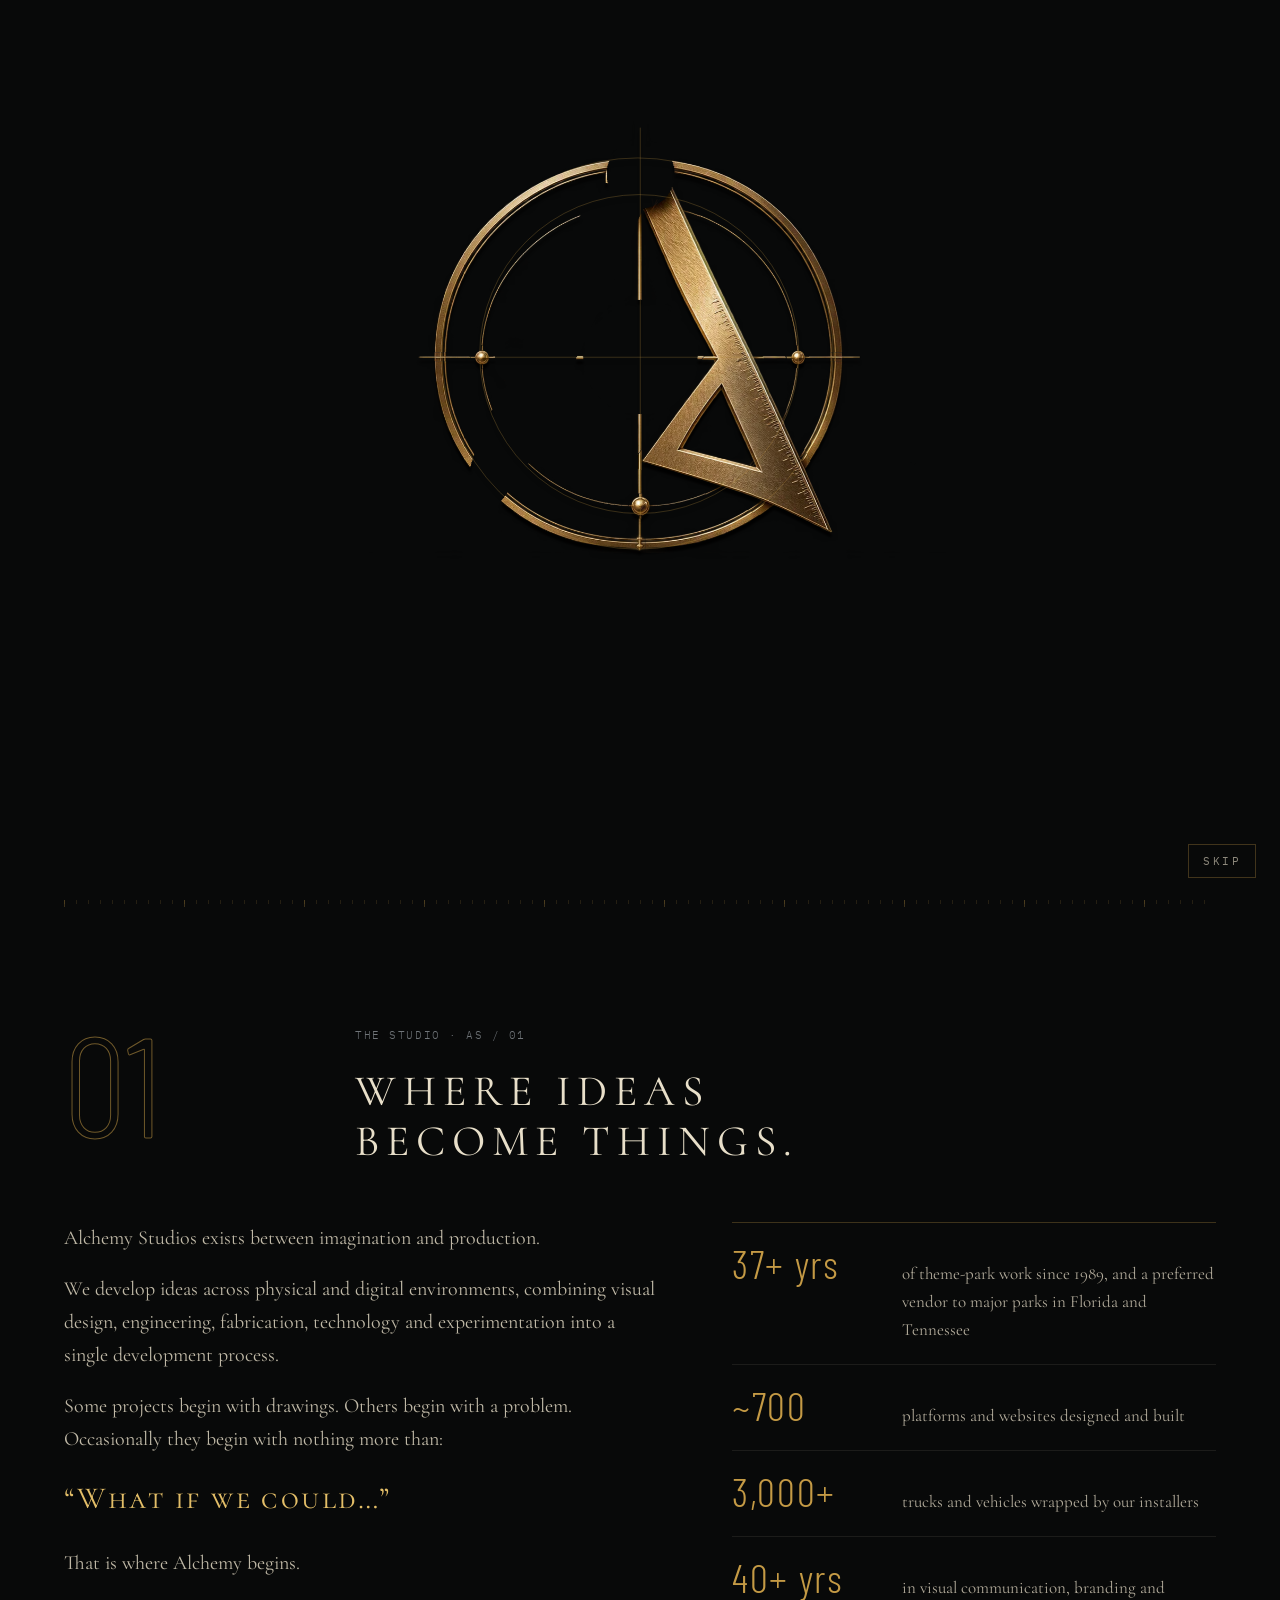
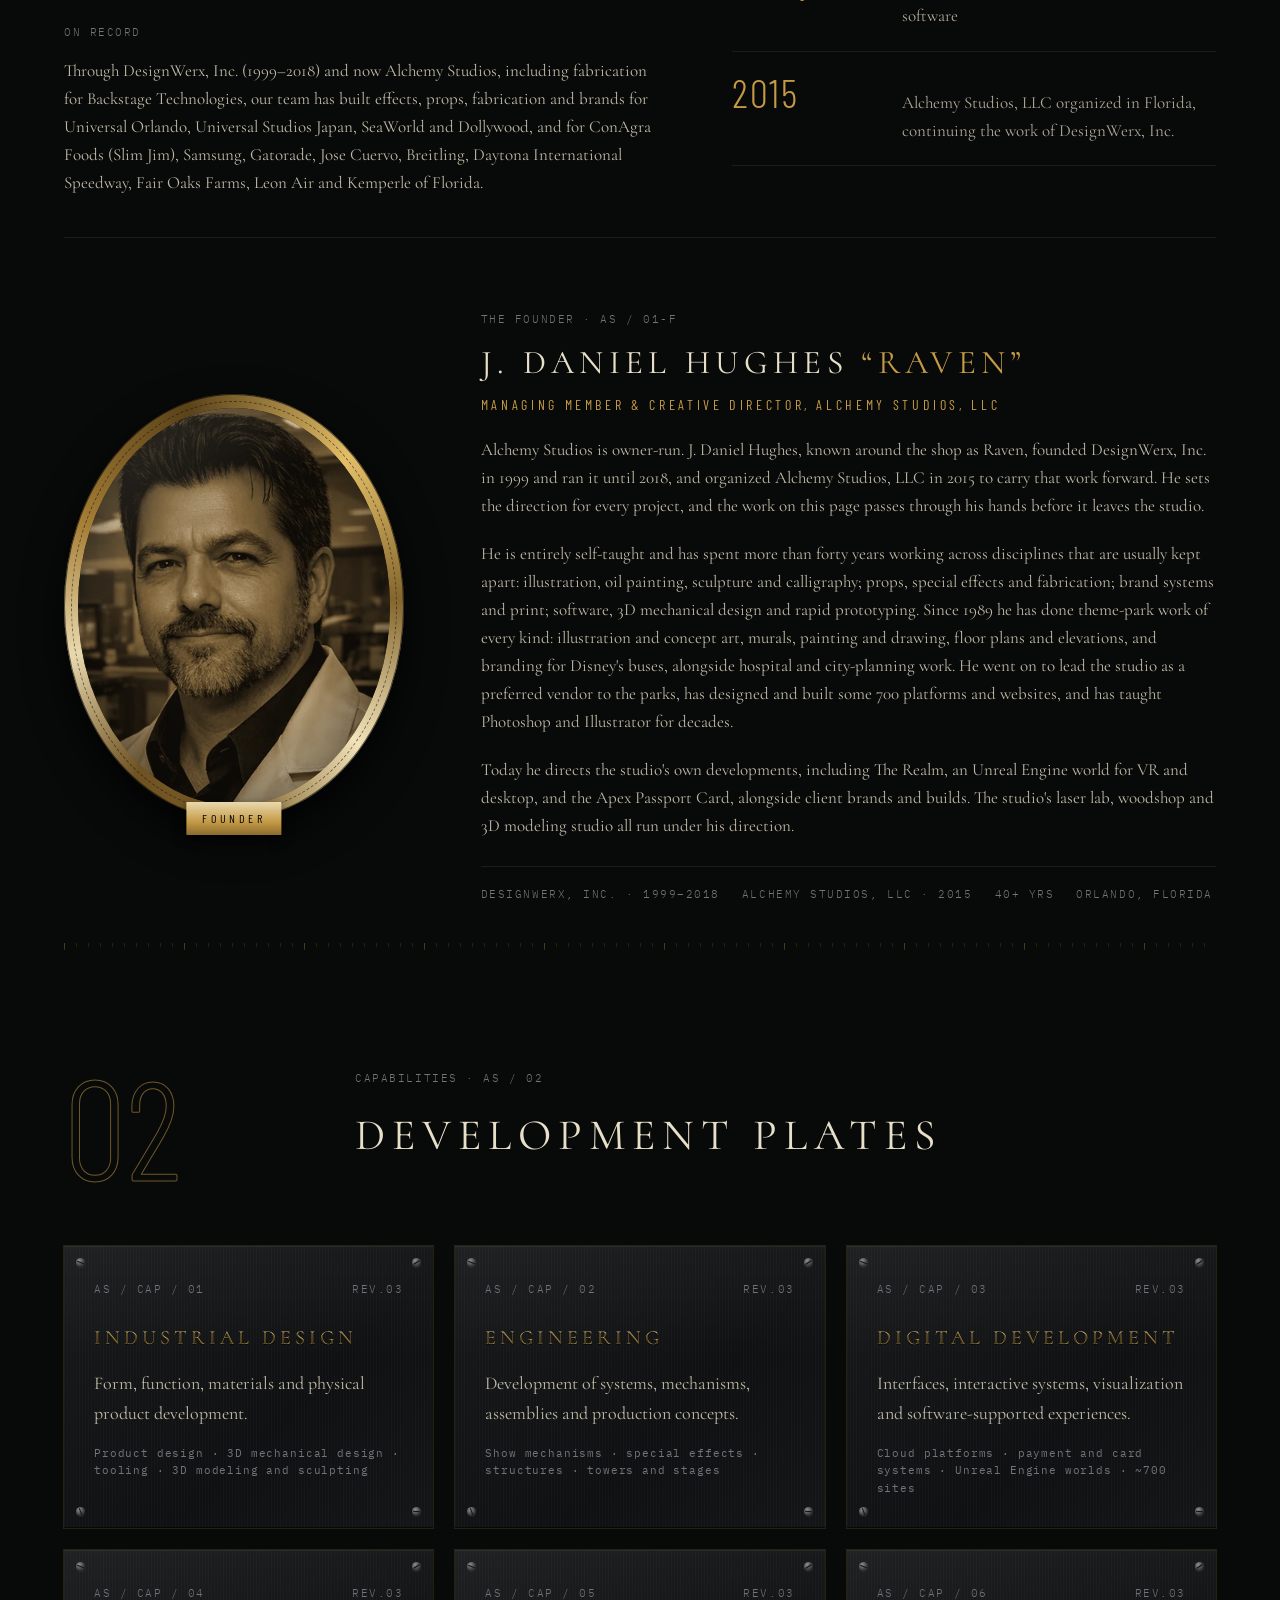
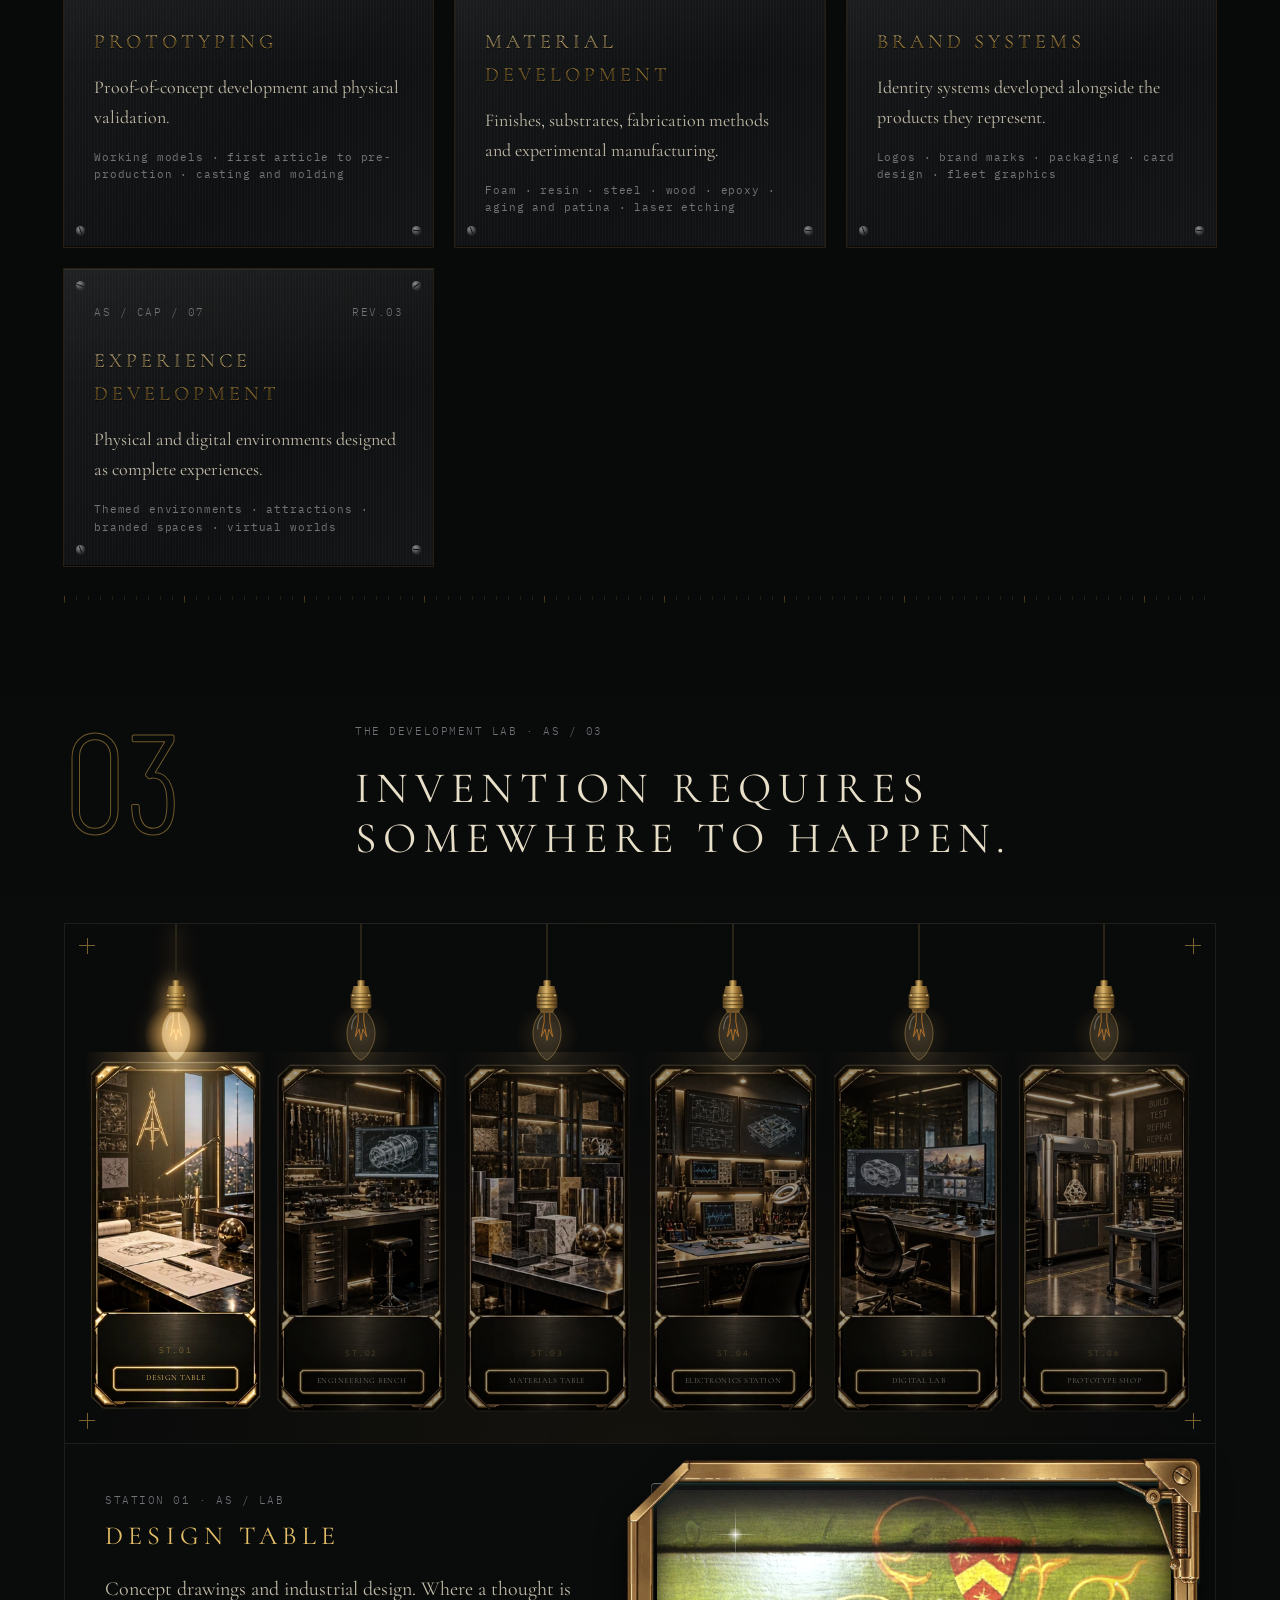
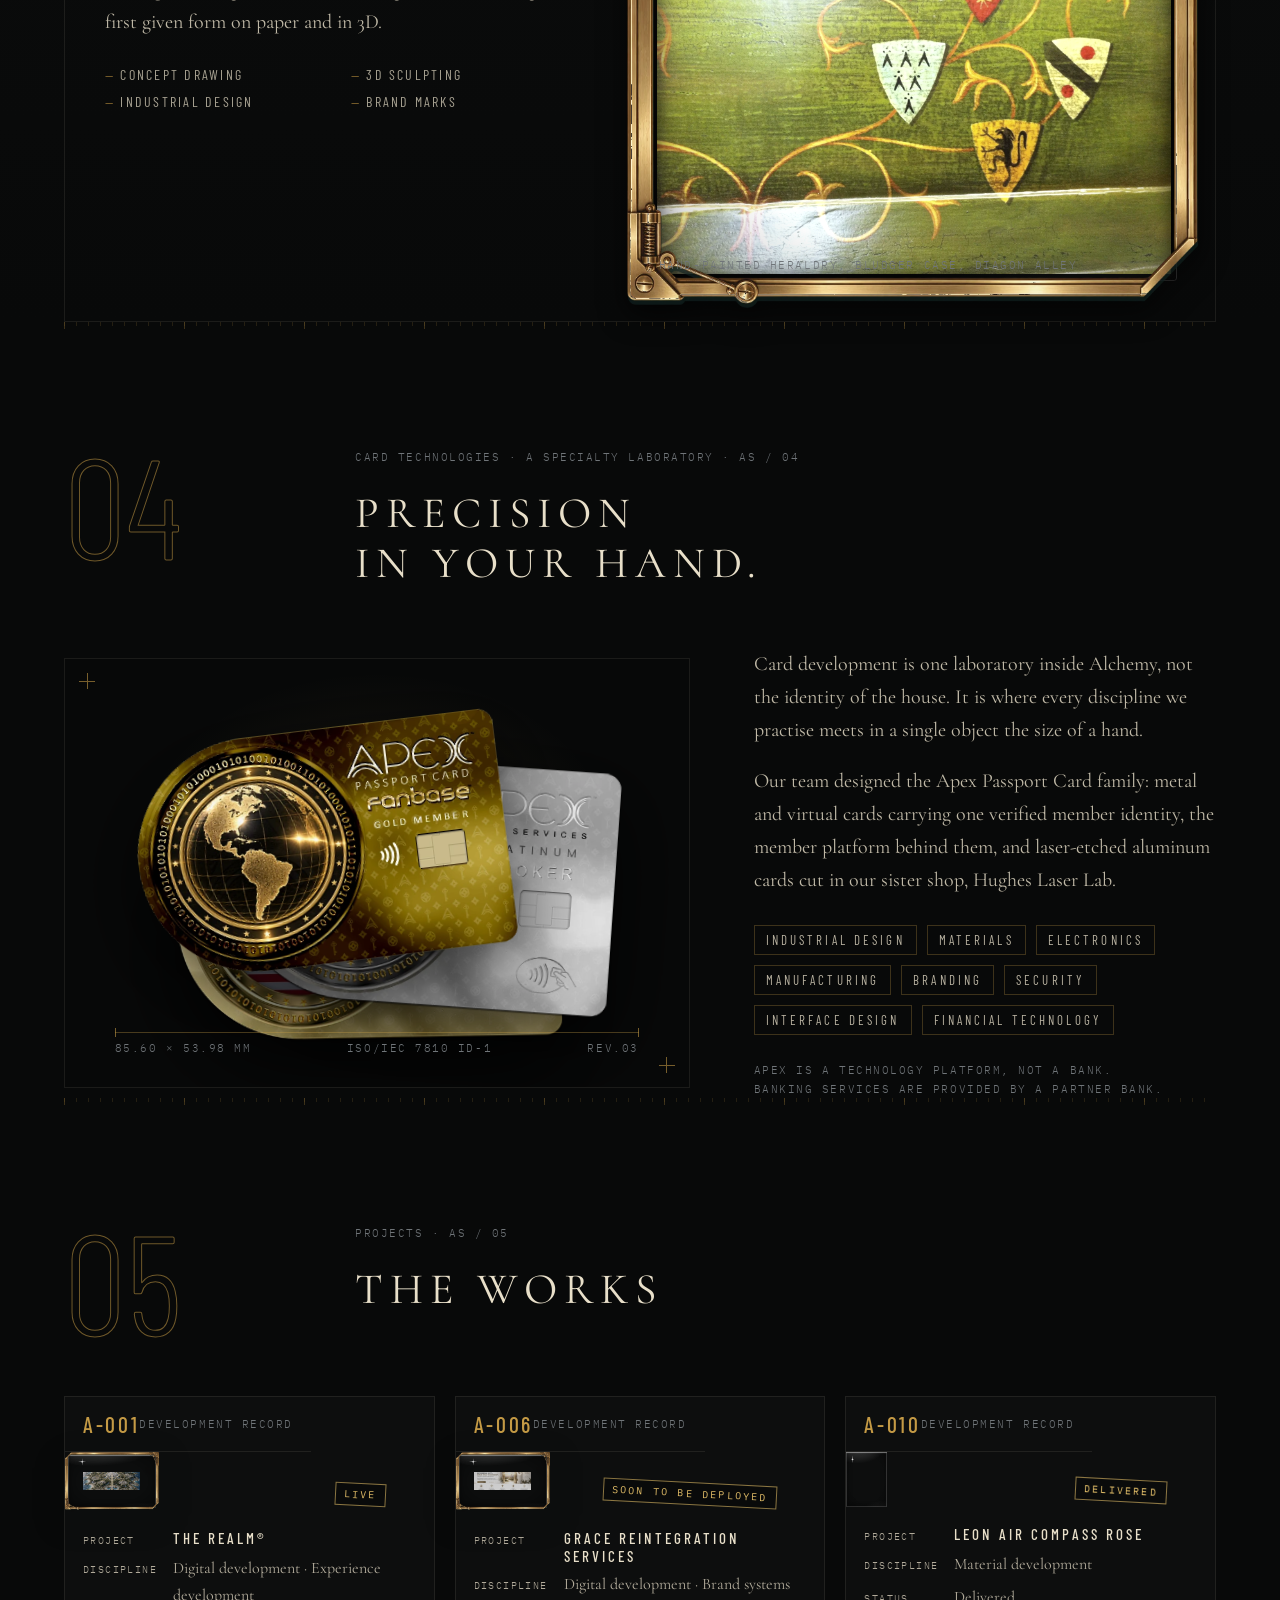
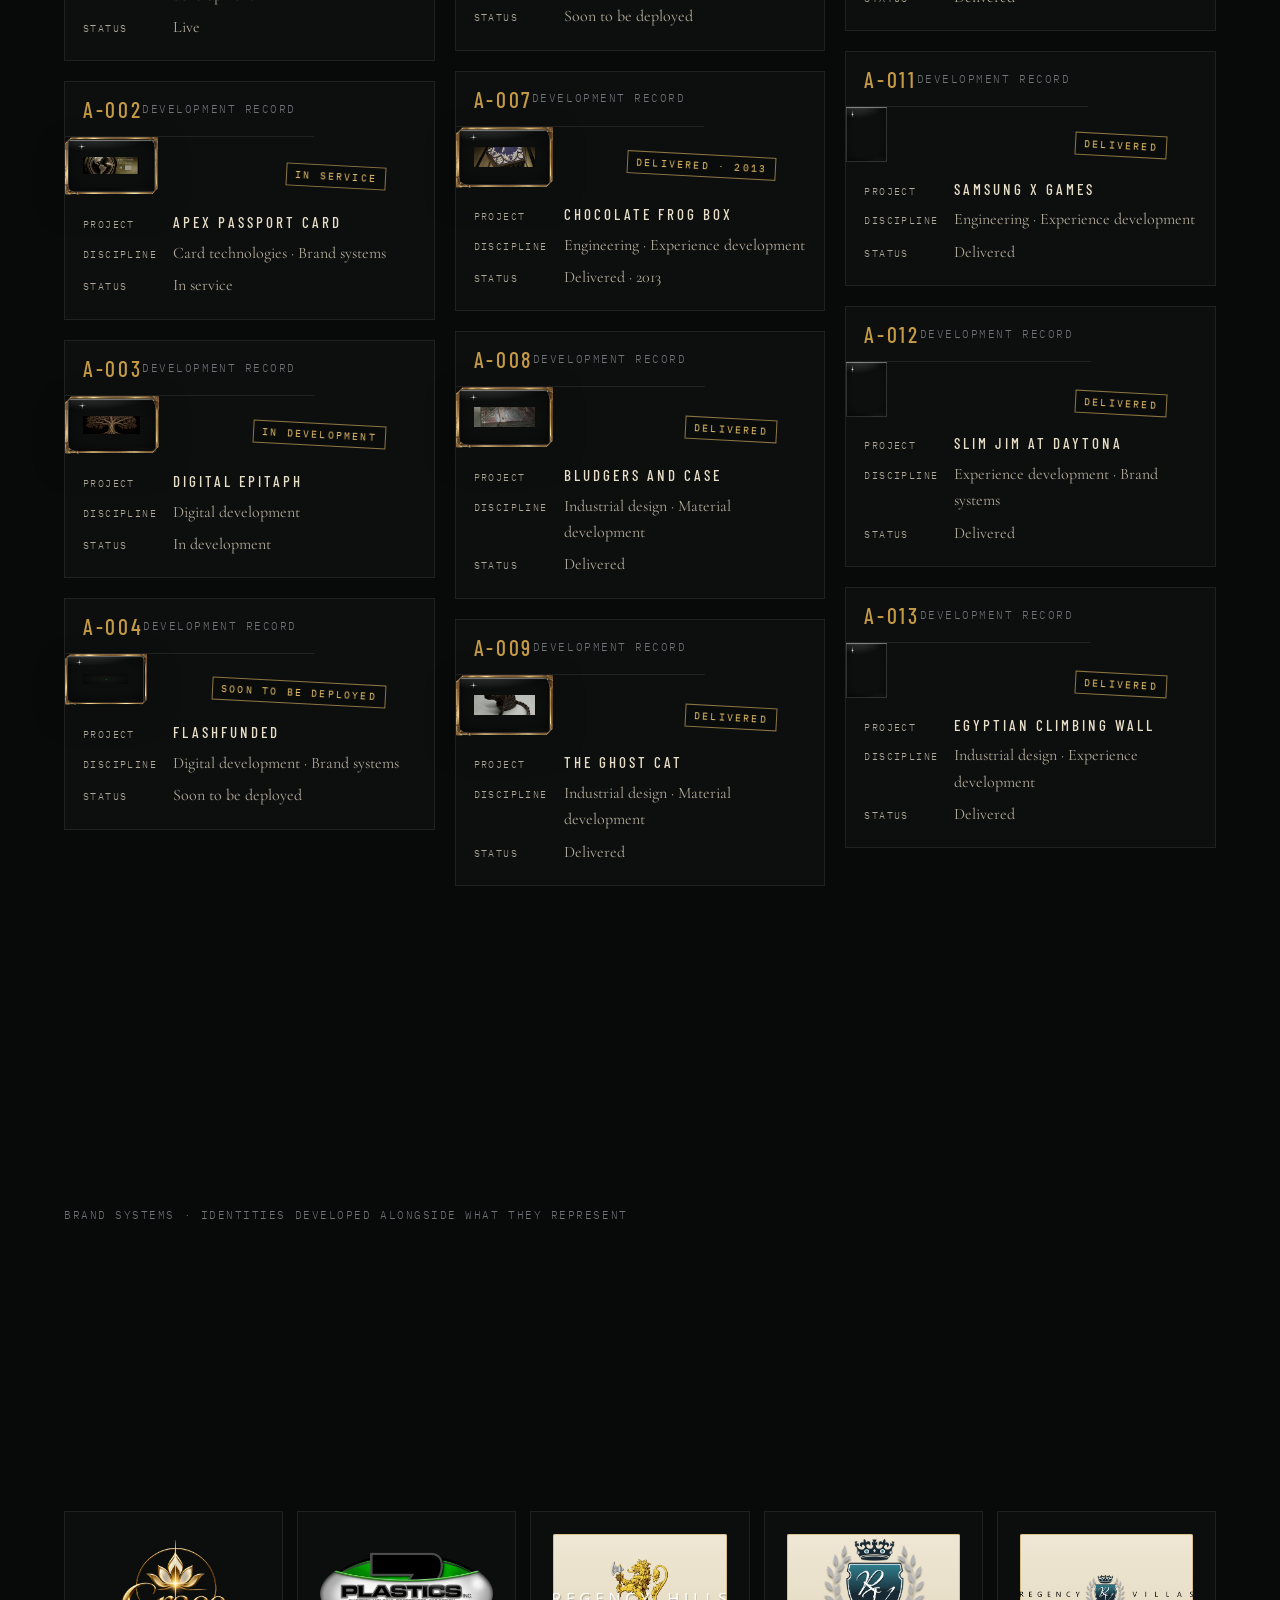
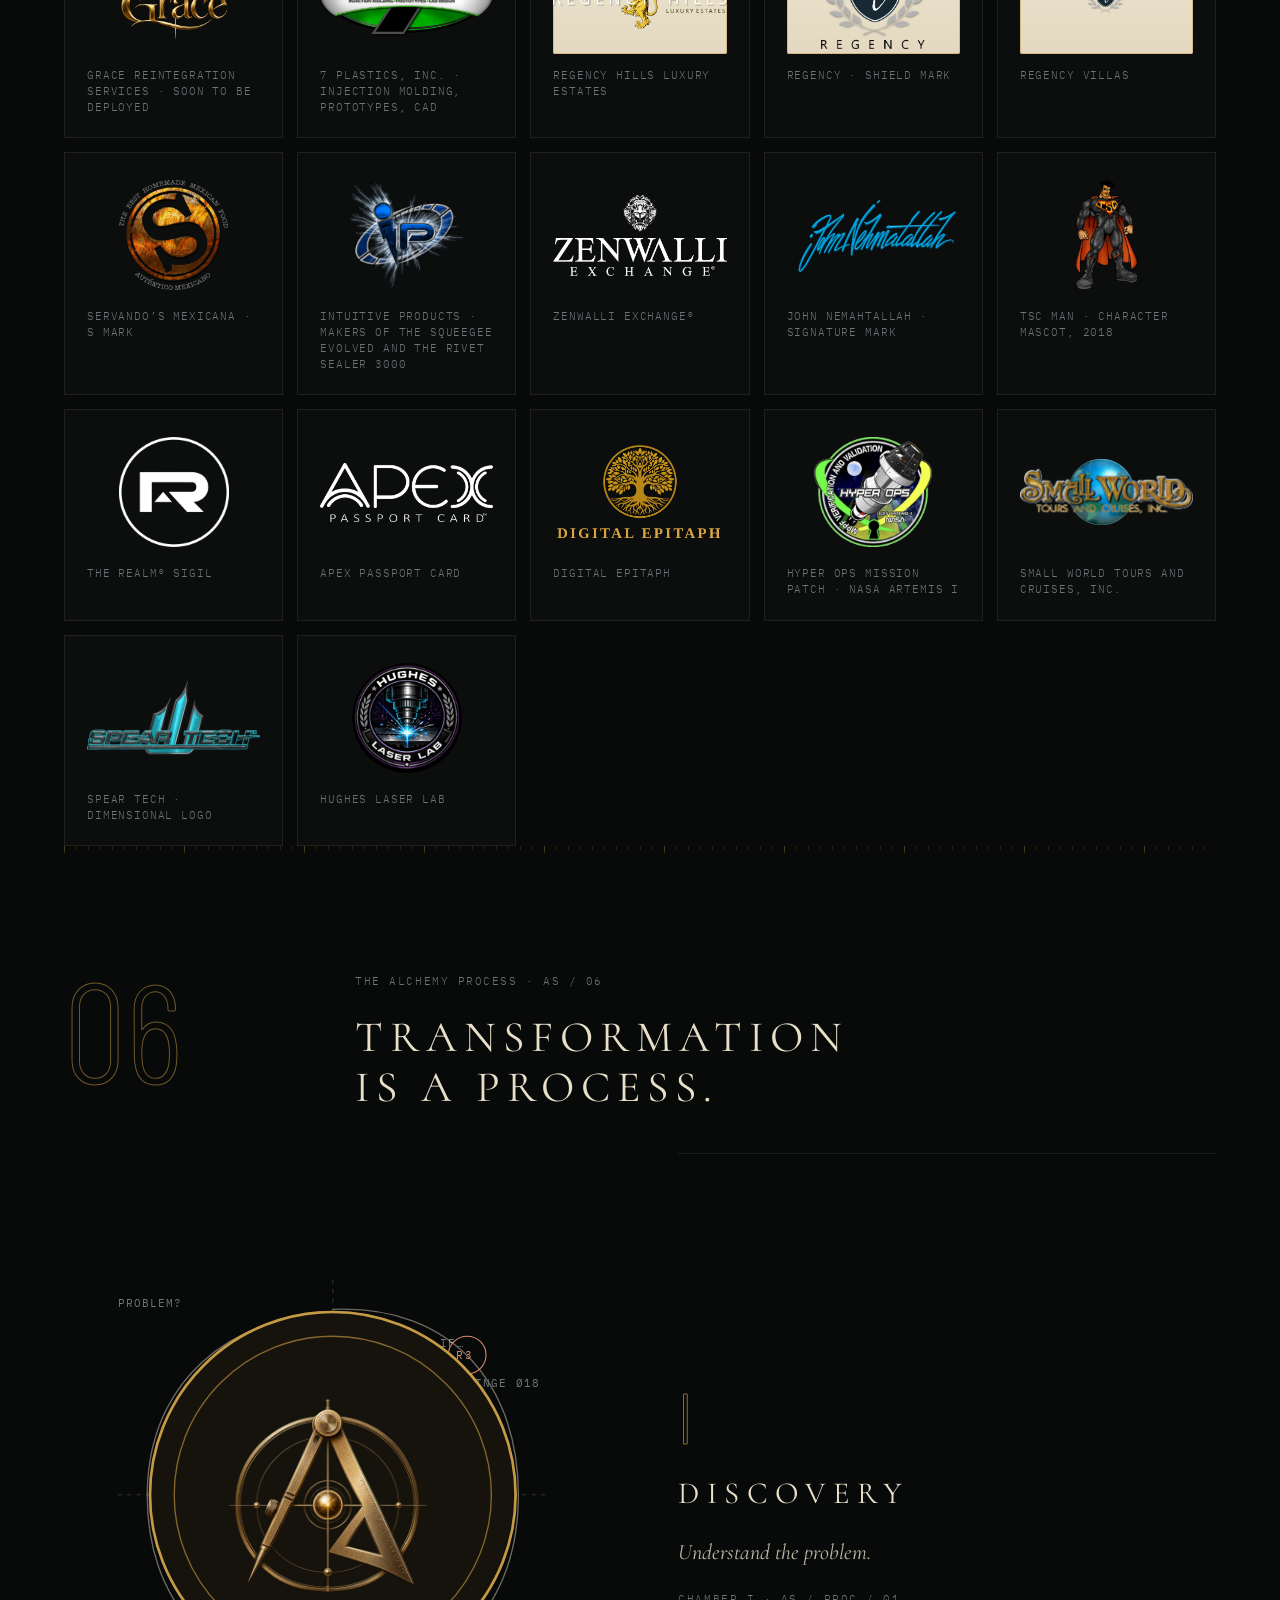
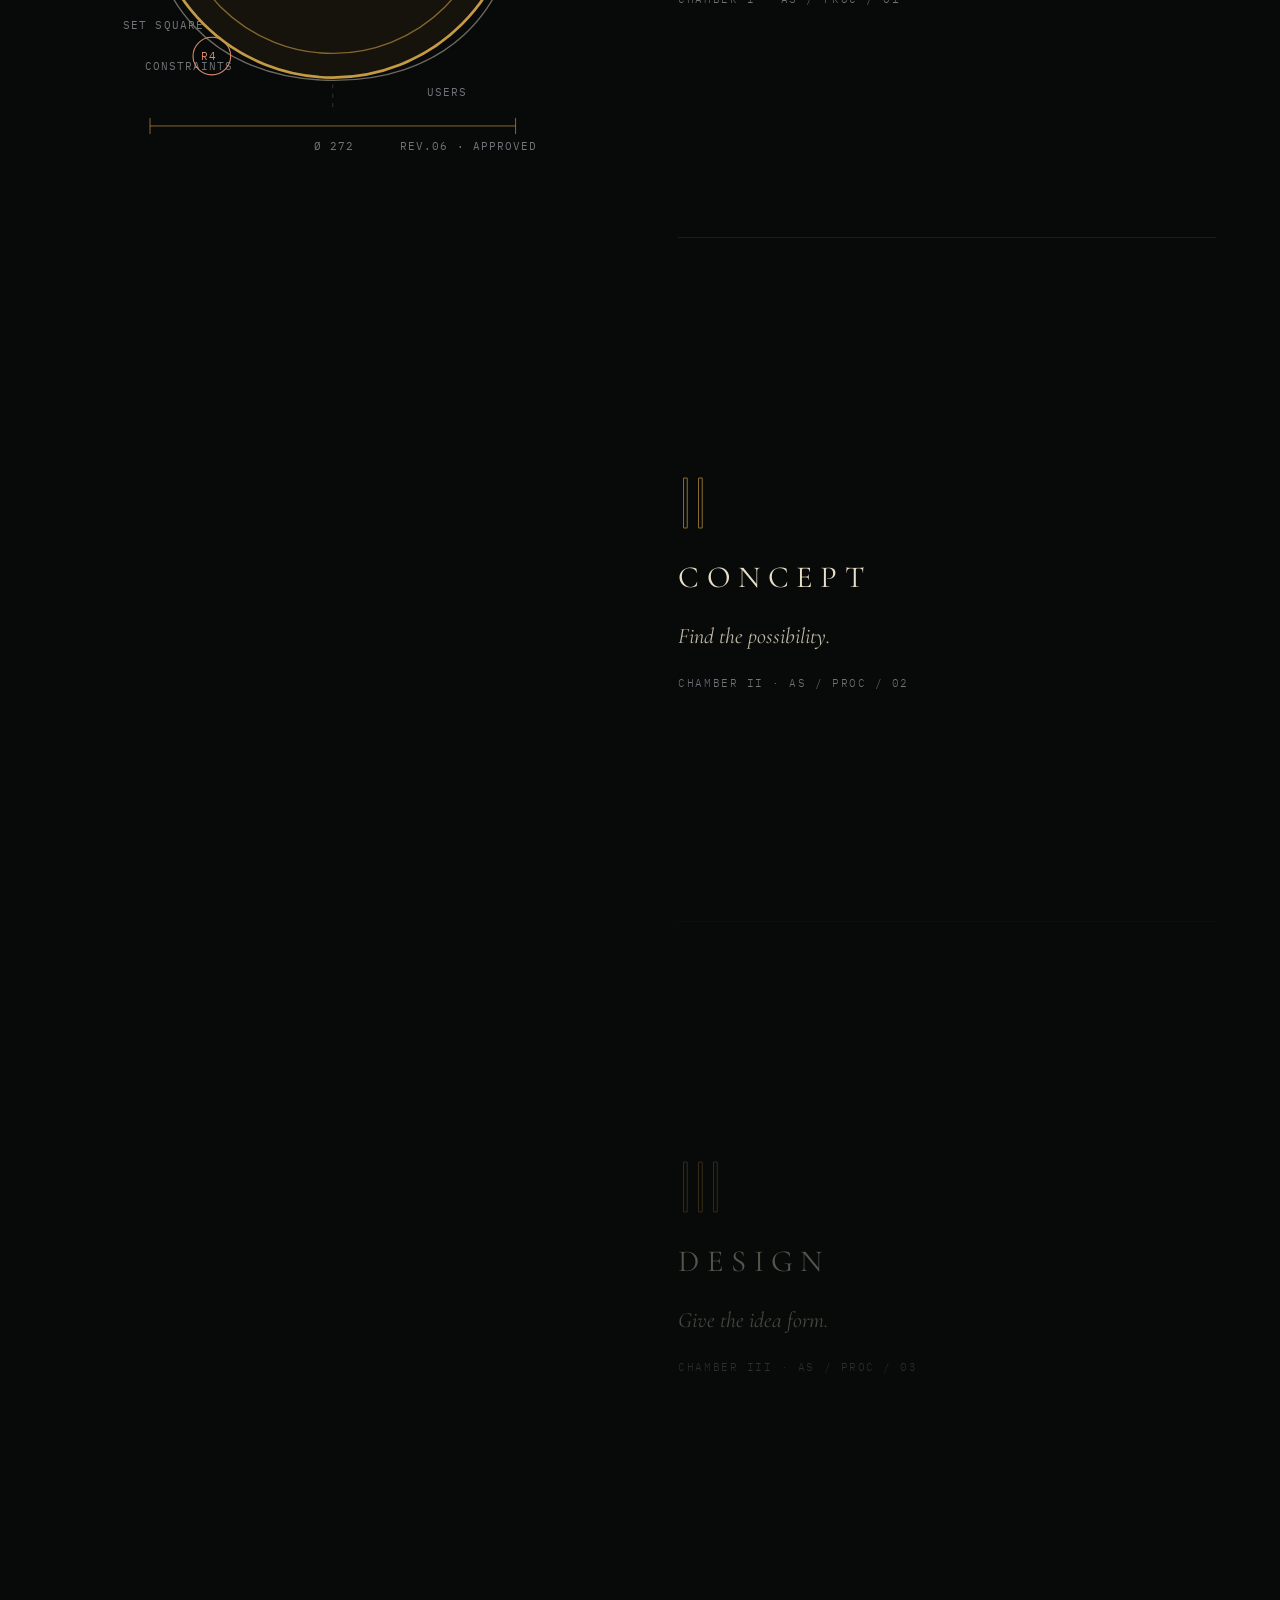
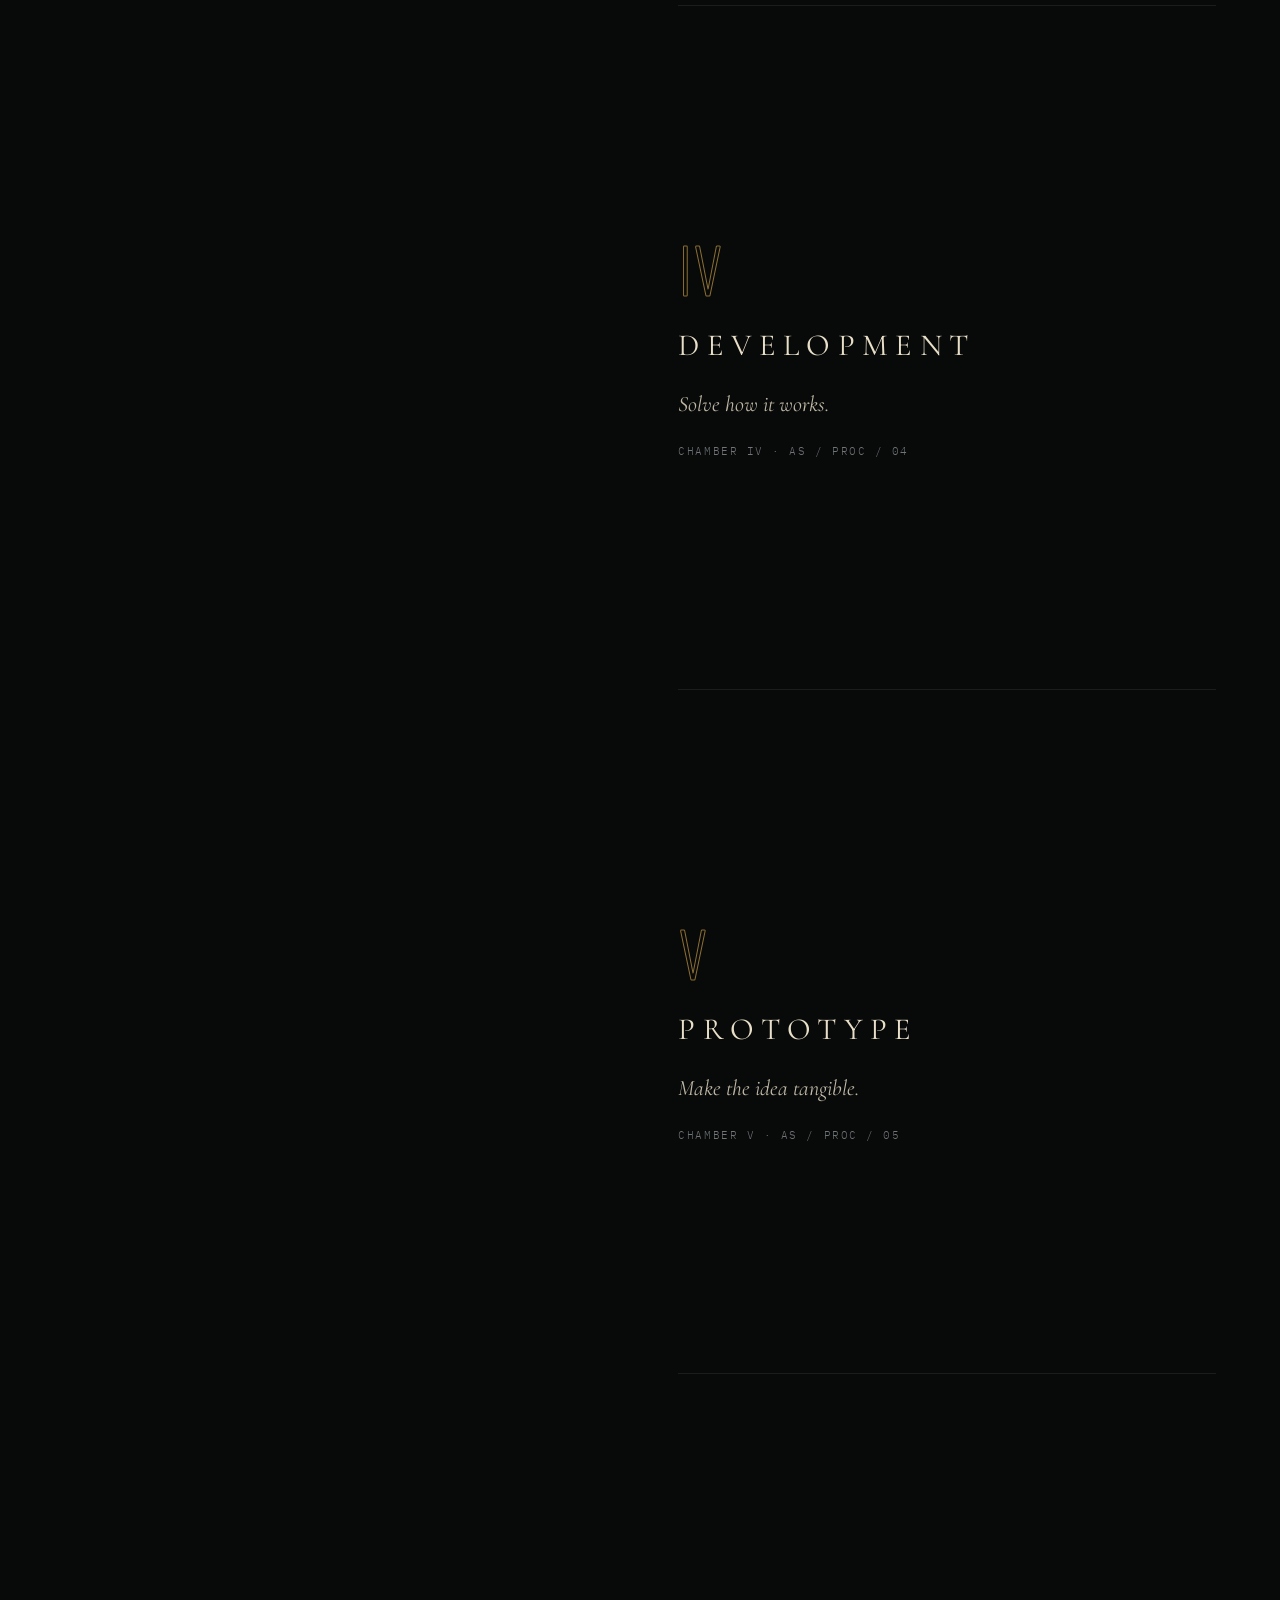
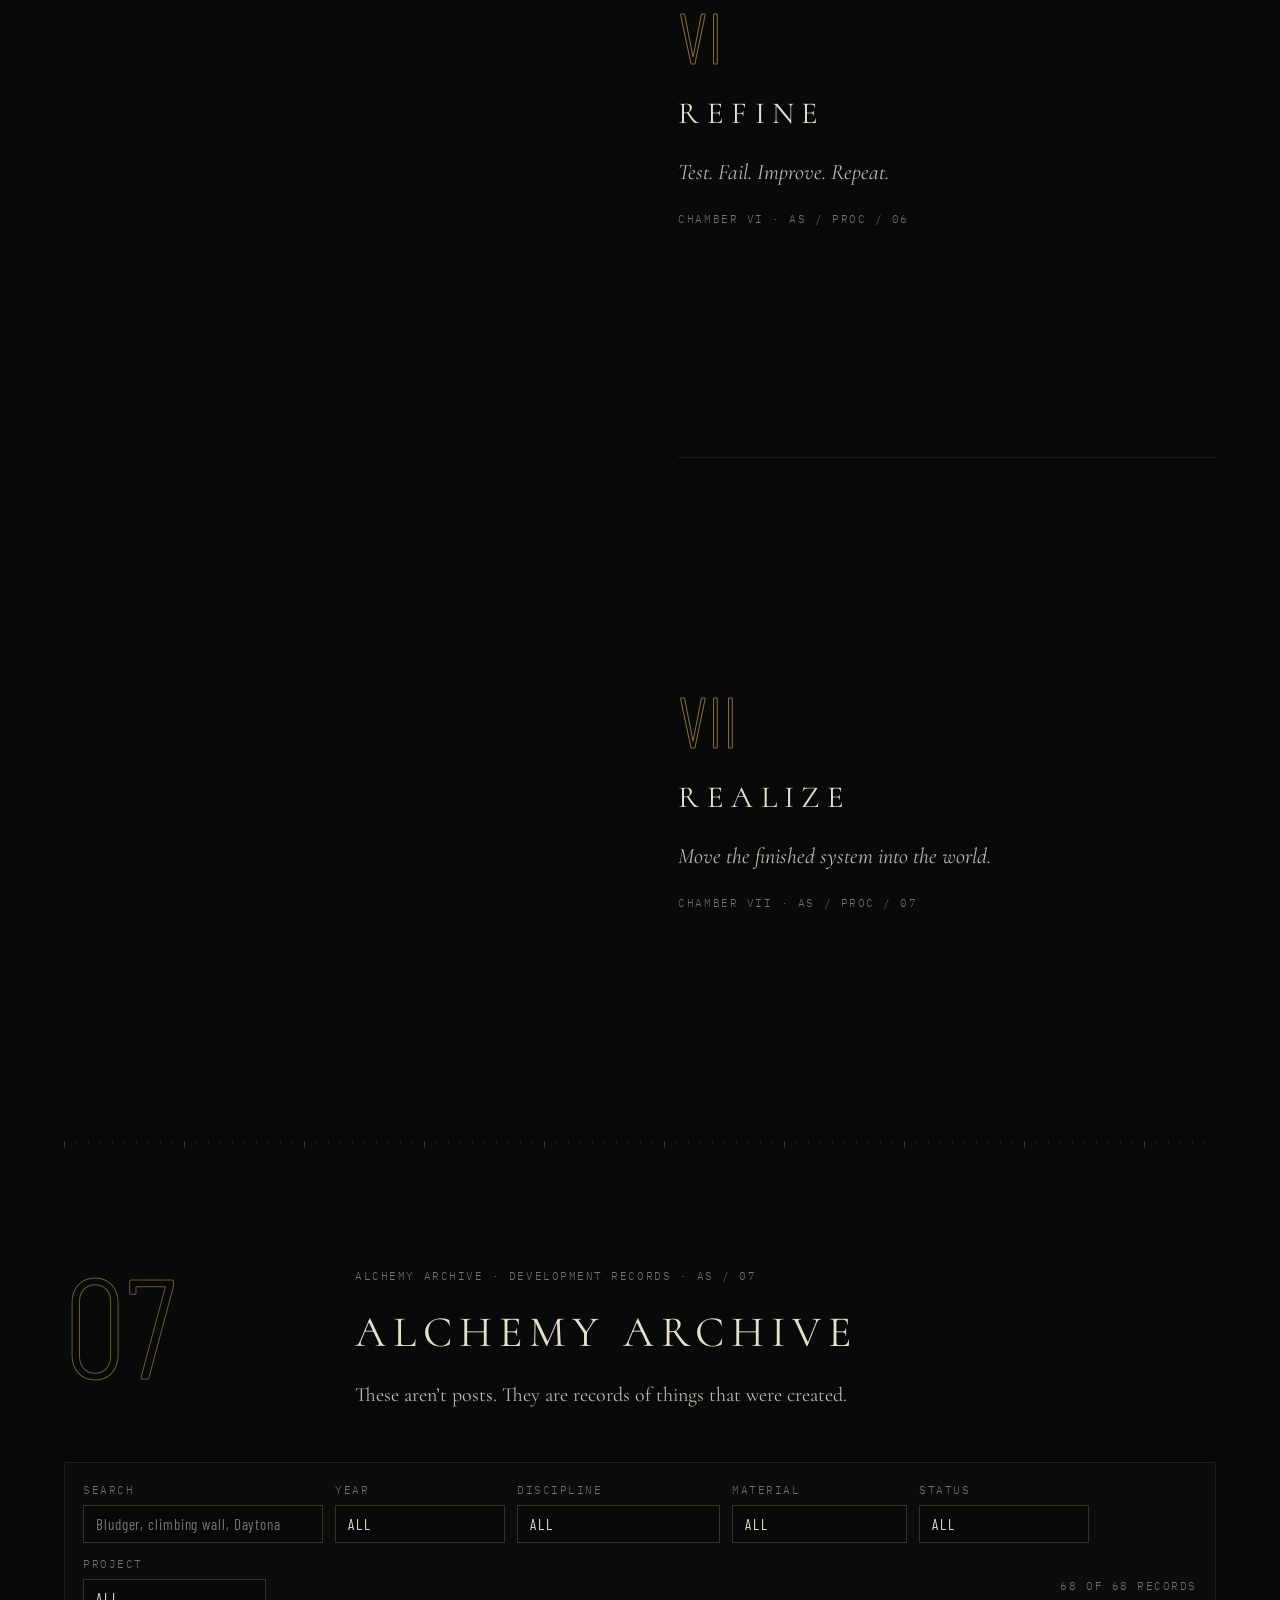
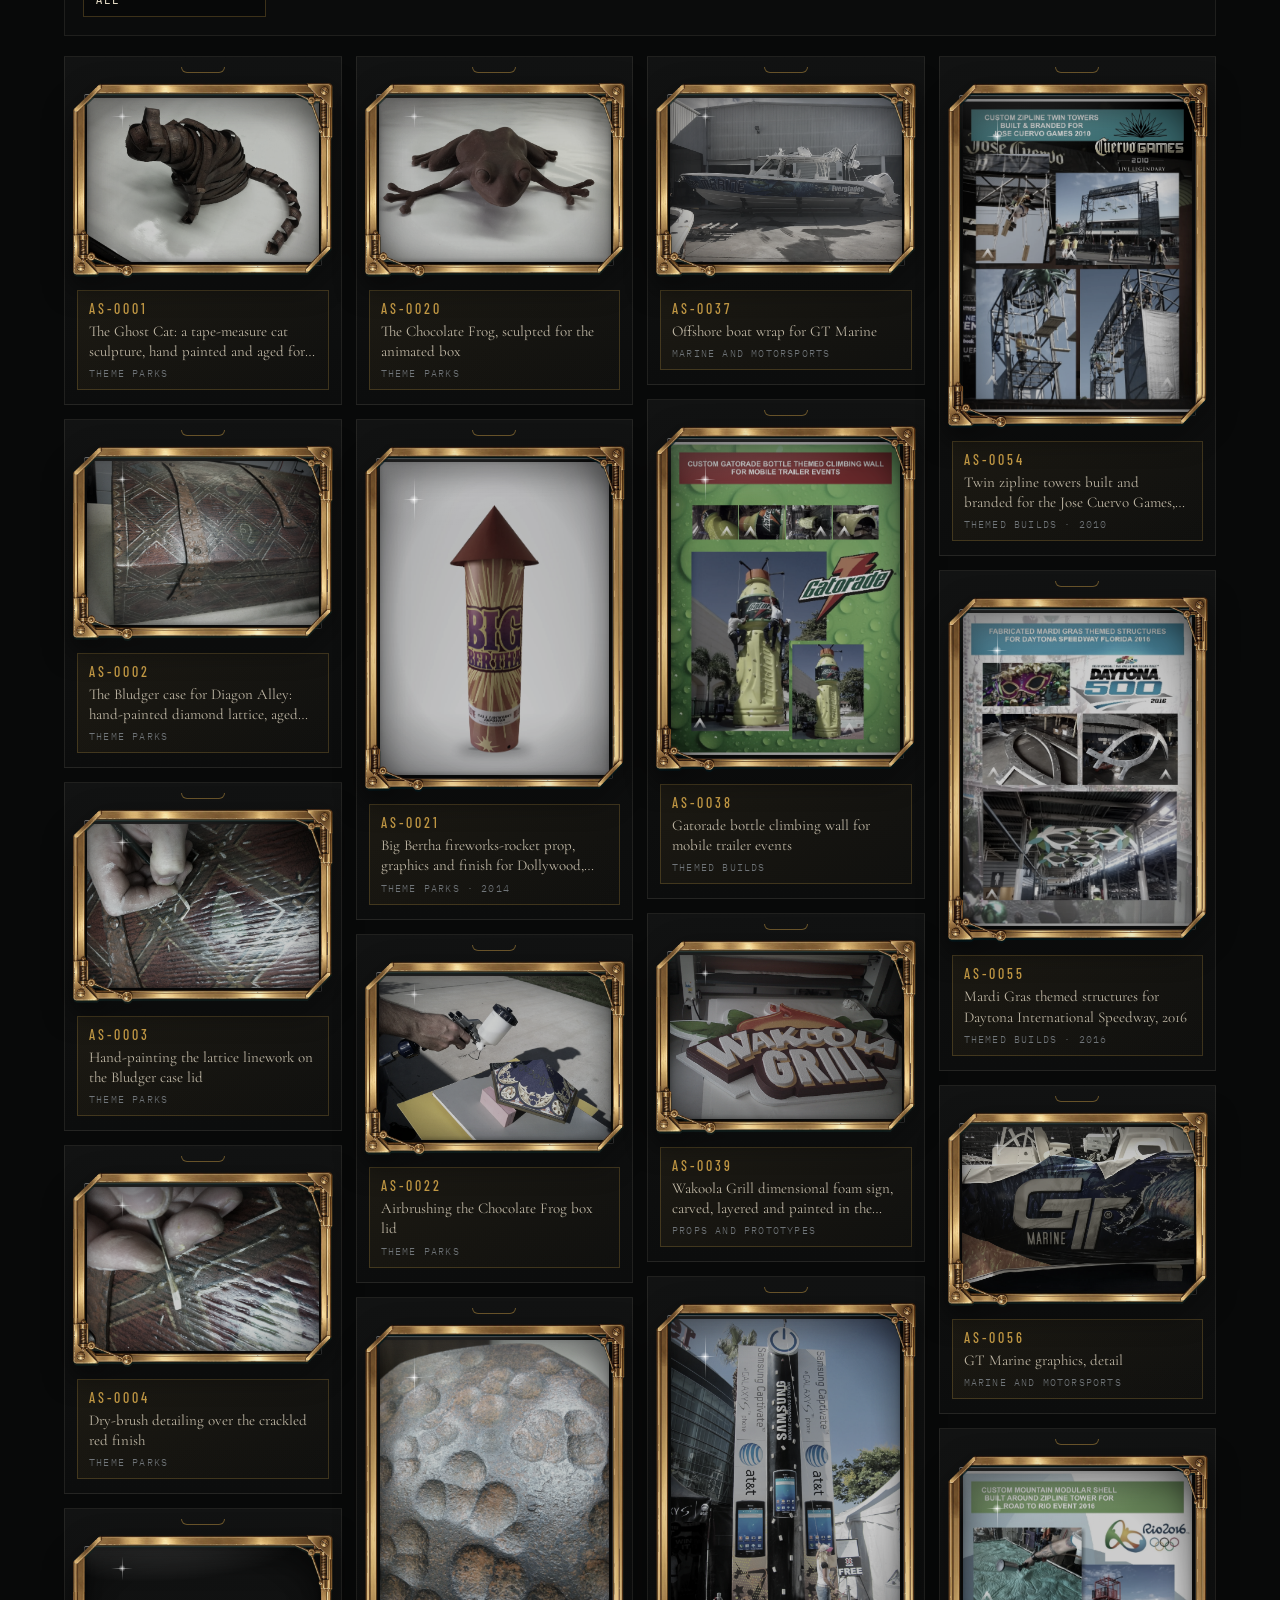
==== commit f98e7363: "Lab (AS / 03): six workstation panels under hanging brass Edison bulbs replace the line-drawn elevat" ====
--- a/index.html
+++ b/index.html
@@ -187,6 +187,33 @@
 #lab{background:linear-gradient(180deg,var(--black),#0a0b0b 30%,#0a0b0b 70%,var(--black))}
 .labstage{position:relative;margin-top:60px;border:1px solid var(--line);background:radial-gradient(70% 90% at 50% 100%,rgba(196,154,69,.06),transparent 70%),#090a0a;overflow:hidden}
 .labstage svg{display:block;width:100%;height:auto}
+/* the six workstations: Raven's lab panels, each under a hanging brass Edison bulb */
+.labrow{display:grid;grid-template-columns:repeat(6,1fr);gap:clamp(6px,1.2vw,18px);padding:0 clamp(10px,2vw,28px) clamp(18px,2.4vw,34px)}
+.lp{position:relative;display:block;padding:0;border:0;background:none;cursor:pointer;color:inherit;text-align:center;outline:none}
+.lp .hang{position:relative;display:block;height:clamp(90px,11vw,150px);pointer-events:none}
+.lp .hang svg{position:absolute;left:50%;top:0;height:100%;width:auto;transform:translateX(-50%);overflow:visible}
+.lp .bulb-glass{fill:rgba(255,214,150,.10);stroke:rgba(214,170,96,.55);stroke-width:.8;transition:fill 1s}
+.lp .fil{fill:none;stroke:#b0702a;stroke-width:1;transition:stroke 1s,filter 1s}
+.lp .halo{opacity:.18;transition:opacity 1.1s}
+.lp .beam{display:block;position:absolute;left:50%;top:clamp(80px,10vw,136px);width:150%;height:115%;transform:translateX(-50%);pointer-events:none;z-index:2;
+  background:radial-gradient(ellipse 48% 62% at 50% 0,rgba(255,206,128,.55),rgba(255,190,100,.16) 45%,transparent 74%);mix-blend-mode:screen;opacity:.18;transition:opacity 1.2s}
+.lp .pnl{position:relative;display:block;filter:brightness(.62) saturate(.8);transition:filter 1.2s,transform .6s}
+.lp .pnl img{display:block;width:100%;height:auto}
+.lp .pnl b{position:absolute;left:13%;right:13%;top:87.9%;height:6.4%;display:flex;align-items:center;justify-content:center;
+  font:400 clamp(6px,.62vw,9.5px) var(--eng);letter-spacing:.07em;text-transform:uppercase;color:rgba(232,223,201,.75);white-space:nowrap;overflow:hidden}
+.lp .pnl i{position:absolute;left:0;right:0;top:81.5%;font:300 clamp(6px,.6vw,9px) var(--mono);letter-spacing:.2em;color:rgba(196,154,69,.7);font-style:normal}
+.lp:hover .pnl,.lp:focus-visible .pnl{filter:brightness(.85) saturate(.9)}
+.lp.on .pnl{filter:none;transform:translateY(-3px)}
+.lp.on .pnl b{color:var(--bright)}
+.lp.on .beam{opacity:1}
+.lp.on .halo{opacity:1}
+.lp.on .bulb-glass{fill:rgba(255,224,170,.55)}
+.lp.on .hang svg{filter:drop-shadow(0 0 10px rgba(255,190,100,.7))}
+.lp.on .fil{stroke:#ffe2a8;filter:drop-shadow(0 0 3px #ffb347)}
+@media (prefers-reduced-motion:no-preference){.lp.on .fil{animation:flick 4.5s infinite}@keyframes flick{0%,100%{opacity:1}47%{opacity:1}48%{opacity:.82}49%{opacity:1}73%{opacity:.93}74%{opacity:1}}
+  .lp .hang svg{transform-origin:50% 0;animation:sway 7s ease-in-out infinite}.lp:nth-child(2n) .hang svg{animation-delay:-3.5s}@keyframes sway{0%,100%{transform:translateX(-50%) rotate(.8deg)}50%{transform:translateX(-50%) rotate(-.8deg)}}}
+@media (max-width:860px){.labrow{grid-template-columns:repeat(3,1fr);row-gap:10px}.lp .pnl b{font-size:9px;letter-spacing:.1em}}
+@media (max-width:480px){.labrow{grid-template-columns:repeat(2,1fr)}}
 .labstage .st{cursor:pointer;outline:none}
 .labstage .st .ln{stroke:rgba(232,223,201,.42);stroke-width:1.1;fill:none;transition:stroke 1s}
 .labstage .st .fl{fill:rgba(232,223,201,.04);stroke:none;transition:fill 1s}
@@ -547,19 +574,7 @@
     <div class="head ticks"><div class="num">03</div><div><span class="k mono">The development lab · AS / 03</span><h2>Invention requires<br>somewhere to happen.</h2></div></div>
     <div class="labstage reveal">
       <span class="reg tl"></span><span class="reg tr"></span>
-      <svg viewBox="0 0 1200 520" id="labsvg" role="group" aria-label="The development lab: choose a workstation">
-        <defs>
-          <linearGradient id="cone" x1="0" y1="0" x2="0" y2="1"><stop offset="0" stop-color="#E3BE68" stop-opacity=".32"/><stop offset="1" stop-color="#E3BE68" stop-opacity="0"/></linearGradient>
-        </defs>
-        <g class="room">
-          <line x1="0" y1="440" x2="1200" y2="440"/><line x1="0" y1="60" x2="1200" y2="60"/>
-        </g>
-        <g class="room2">
-          <line x1="0" y1="470" x2="1200" y2="470"/><line x1="0" y1="500" x2="1200" y2="500"/>
-          <line x1="200" y1="60" x2="200" y2="440"/><line x1="400" y1="60" x2="400" y2="440"/><line x1="600" y1="60" x2="600" y2="440"/><line x1="800" y1="60" x2="800" y2="440"/><line x1="1000" y1="60" x2="1000" y2="440"/>
-        </g>
-        <g class="notes"><text x="12" y="48">LAB ELEVATION · AS / 03 · SCALE 1:50</text><text x="1050" y="48">REV.03</text></g>
-      </svg>
+      <div class="labrow" id="labrow" role="group" aria-label="The development lab: choose a workstation"></div>
       <span class="reg bl"></span><span class="reg br"></span>
     </div>
     <div class="bench-plate" id="benchplate" aria-live="polite">
@@ -843,26 +858,11 @@
  {id:'elec',name:'Electronics station',x:700,text:'Electronic and embedded product development, from contactless card tech to animated show props.',list:['Embedded','NFC and chips','Show control','Laser systems'],img:'card-gold-member',dir:'platforms',cap:'Apex Passport Card, Fanbase Gold Member'},
  {id:'dig',name:'Digital lab',x:900,text:'Interface and software development: platforms, payments, member systems and persistent worlds in Unreal Engine.',list:['Platforms','Payments','Interfaces','Virtual worlds'],img:'realm-grand',dir:'platforms',cap:'Grand Island, The Realm®'},
  {id:'proto',name:'Prototype shop',x:1100,text:'Fabrication and physical proof-of-concept development: the place an idea has to stand up for itself.',list:['Fabrication','Casting','Molding','First article'],img:'bludgers-pair',cap:'Bludger props, sculpted, cast and aged'}];
-var svg=$('#labsvg'),NS='http://www.w3.org/2000/svg';
-function S(t,a){var e=document.createElementNS(NS,t);for(var k in a)e.setAttribute(k,a[k]);return e}
-var FURN={
- design:'M40 440 L60 300 L160 260 L170 270 L72 310 L60 440 M60 300 L160 260 M110 280 L120 440 M150 300 L150 440 M120 330 L150 330',
- eng:'M220 440 L220 330 L380 330 L380 440 M220 345 L380 345 M240 330 L240 300 L270 300 L270 330 M250 300 L250 285 M330 330 L330 312 L360 312 L360 330 M230 400 L370 400',
- mat:'M430 440 L430 170 L570 170 L570 440 M430 230 L570 230 M430 290 L570 290 M430 350 L570 350 M445 230 L445 210 L470 210 L470 230 M490 290 L490 262 L520 262 L520 290 M450 350 L465 322 L480 350 M520 350 L520 330 L556 330 L556 350',
- elec:'M620 440 L620 340 L780 340 L780 440 M620 352 L780 352 M640 340 L640 270 L720 270 L720 340 M650 282 L710 282 L710 326 L650 326 Z M652 312 Q665 292 680 306 T708 300 M740 340 L740 300 L770 300 L770 340',
- dig:'M820 440 L820 345 L980 345 L980 440 M820 357 L980 357 M832 345 L832 255 L898 255 L898 330 L832 330 M904 345 L904 255 L970 255 L970 330 L904 330 M865 330 L865 345 M937 330 L937 345',
- proto:'M1030 440 L1030 250 L1170 250 L1170 440 M1030 280 L1170 280 M1060 280 L1060 380 L1140 380 L1140 280 M1100 280 L1100 320 M1090 320 L1110 320 L1100 334 Z M1048 410 L1152 410'};
-var stEls=[];
-LAB.forEach(function(s,i){var g=S('g',{class:'st',tabindex:'0',role:'button','aria-label':s.name});
-  g.appendChild(S('path',{class:'cone',d:'M'+(s.x-14)+' 96 L'+(s.x-110)+' 440 L'+(s.x+110)+' 440 L'+(s.x+14)+' 96 Z'}));
-  g.appendChild(S('line',{class:'ln',x1:s.x,y1:60,x2:s.x,y2:88}));
-  g.appendChild(S('path',{class:'lamp',d:'M'+(s.x-16)+' 98 L'+(s.x-8)+' 86 L'+(s.x+8)+' 86 L'+(s.x+16)+' 98 Z'}));
-  var f=S('path',{class:'ln',d:FURN[s.id]});g.appendChild(f);
-  g.appendChild(S('rect',{class:'fl',x:s.x-96,y:110,width:192,height:330}));
-  var t=S('text',{x:s.x,y:470,'text-anchor':'middle'});t.textContent=s.name.toUpperCase();g.appendChild(t);
-  var n=S('text',{x:s.x,y:490,'text-anchor':'middle',style:'font:300 9px var(--mono);letter-spacing:.14em'});n.textContent='ST.'+('0'+(i+1)).slice(-2);g.appendChild(n);
-  g.addEventListener('click',function(){pick(i)});g.addEventListener('keydown',function(e){if(e.key==='Enter'||e.key===' '){e.preventDefault();pick(i)}});
-  svg.appendChild(g);stEls.push(g)});
+var labrow=$('#labrow'),stEls=[];
+LAB.forEach(function(s,i){var b=document.createElement('button');b.type='button';b.className='lp';b.setAttribute('aria-label',s.name);
+  b.innerHTML='<span class="hang"><svg viewBox=\'0 0 60 150\' aria-hidden=\'true\'><defs><radialGradient id=\'hl'+i+'\' cx=\'50%\' cy=\'50%\' r=\'50%\'><stop offset=\'0\' stop-color=\'#ffd590\' stop-opacity=\'.75\'/><stop offset=\'1\' stop-color=\'#ffb347\' stop-opacity=\'0\'/></radialGradient><linearGradient id=\'br'+i+'\' x1=\'0\' x2=\'1\'><stop offset=\'0\' stop-color=\'#5a4220\'/><stop offset=\'.45\' stop-color=\'#d9b46a\'/><stop offset=\'.7\' stop-color=\'#9a7536\'/><stop offset=\'1\' stop-color=\'#4a3518\'/></linearGradient></defs><circle class=\'halo\' cx=\'30\' cy=\'118\' r=\'34\' fill=\'url(#hl'+i+')\'/><line x1=\'30\' y1=\'0\' x2=\'30\' y2=\'62\' stroke=\'#1c1a17\' stroke-width=\'2\'/><line x1=\'30\' y1=\'0\' x2=\'30\' y2=\'62\' stroke=\'rgba(196,154,69,.35)\' stroke-width=\'.6\'/><rect x=\'26\' y=\'60\' width=\'8\' height=\'6\' rx=\'1\' fill=\'url(#br'+i+')\'/><path d=\'M22 66 L38 66 L40 74 L20 74 Z\' fill=\'url(#br'+i+')\'/><rect x=\'19\' y=\'74\' width=\'22\' height=\'16\' rx=\'2\' fill=\'url(#br'+i+')\'/><g stroke=\'#3b2b13\' stroke-width=\'.8\'><line x1=\'19\' y1=\'78\' x2=\'41\' y2=\'78\'/><line x1=\'19\' y1=\'82\' x2=\'41\' y2=\'82\'/><line x1=\'19\' y1=\'86\' x2=\'41\' y2=\'86\'/></g><circle cx=\'21.5\' cy=\'76\' r=\'.9\' fill=\'#f1d896\'/><circle cx=\'38.5\' cy=\'76\' r=\'.9\' fill=\'#f1d896\'/><path d=\'M22 90 L38 90 L37 94 L23 94 Z\' fill=\'#6b4f24\'/><path class=\'bulb-glass\' d=\'M24 94 C14 104 13 120 18 130 C22 139 26 143 30 145 C34 143 38 139 42 130 C47 120 46 104 36 94 Z\'/><path class=\'fil\' d=\'M27 95 L27 104 M33 95 L33 104 M27 104 L24 120 L28 112 L30 124 L32 112 L36 120 L33 104\'/><path d=\'M20 112 C20 106 22 101 25 98\' fill=\'none\' stroke=\'rgba(255,255,255,.28)\' stroke-width=\'1.2\' stroke-linecap=\'round\'/></svg></span><span class="beam"></span>'+
+    '<span class="pnl"><img src="assets/lab/station-'+(i+1)+'.webp" alt="" width="254" height="518" loading="lazy"><i>ST.'+('0'+(i+1)).slice(-2)+'</i><b>'+s.name+'</b></span>';
+  b.addEventListener('click',function(){pick(i)});labrow.appendChild(b);stEls.push(b)});
 var bpImg=$('#bpImg');
 function pick(i){var s=LAB[i];stEls.forEach(function(g,j){g.classList.toggle('on',j===i);g.setAttribute('aria-pressed',j===i)});
   $('#bpCode').textContent='Station '+('0'+(i+1)).slice(-2)+' · AS / LAB';$('#bpName').textContent=s.name;$('#bpText').textContent=s.text;
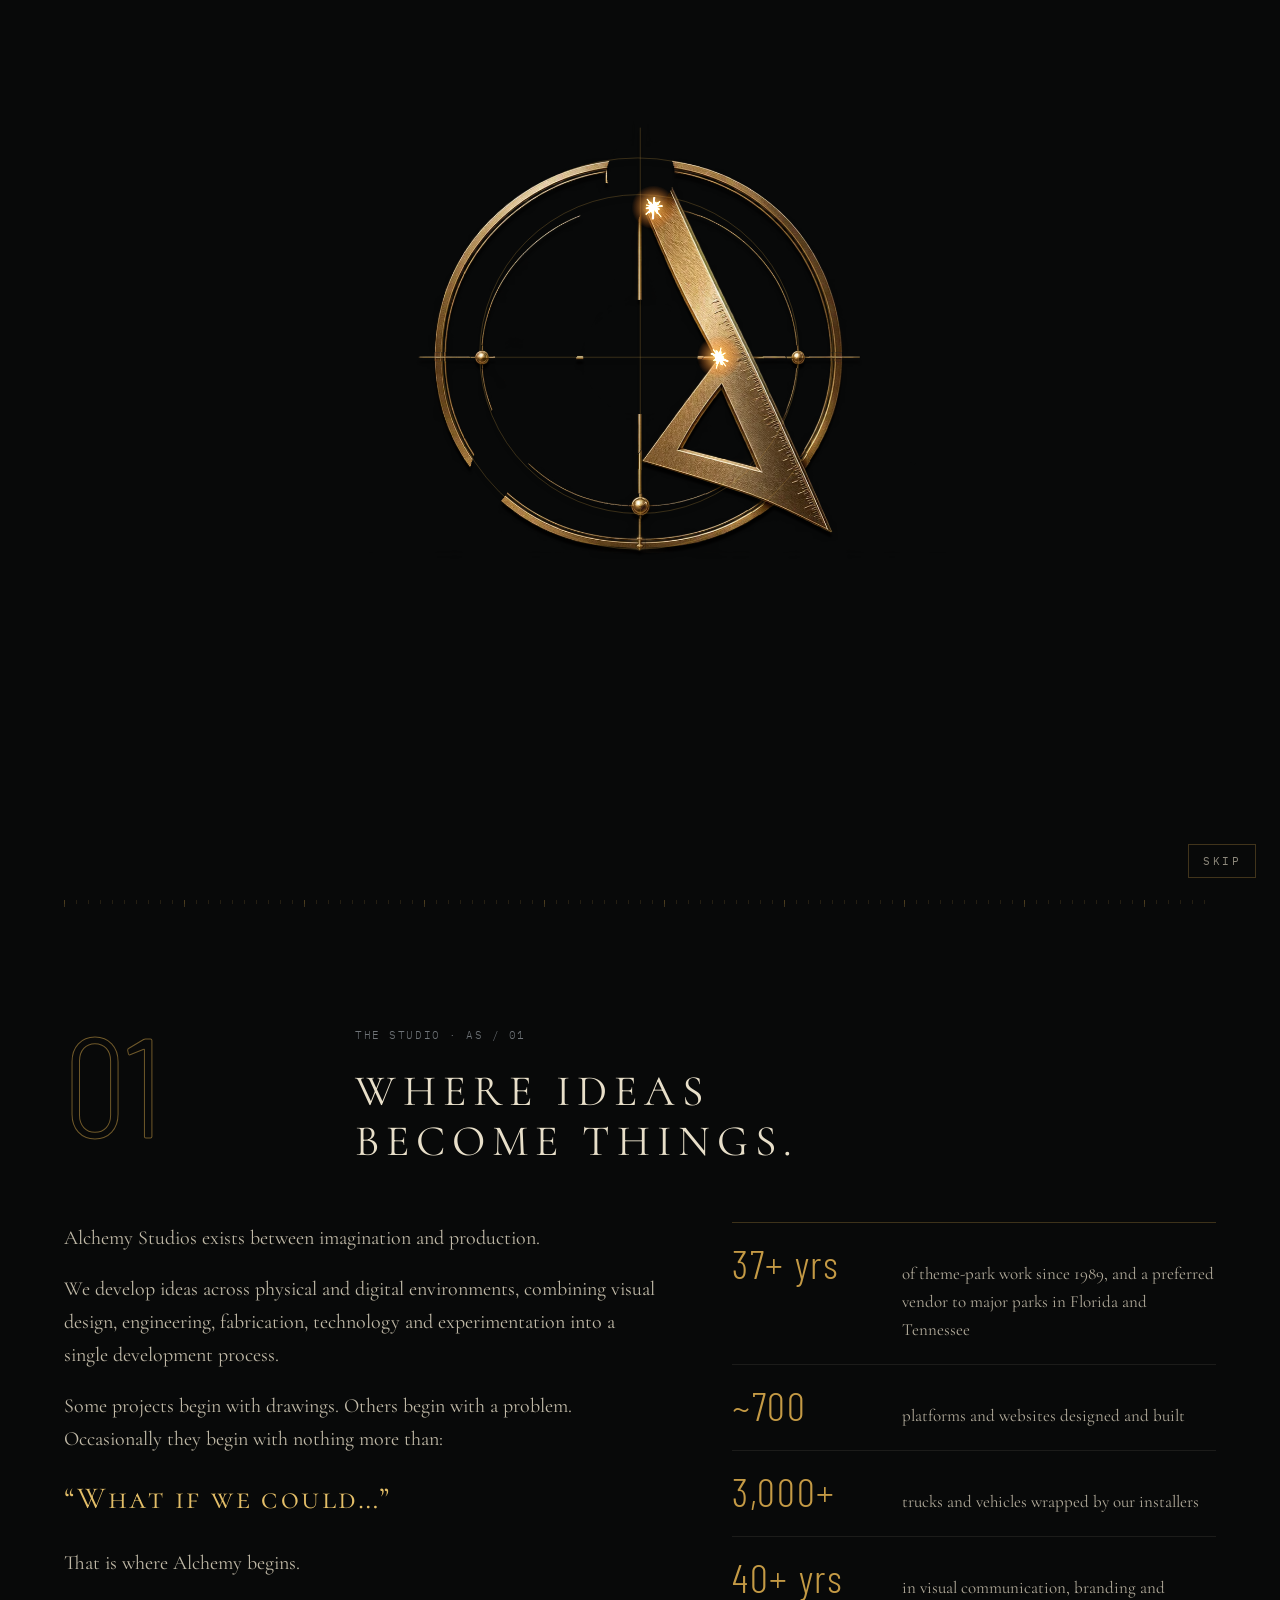
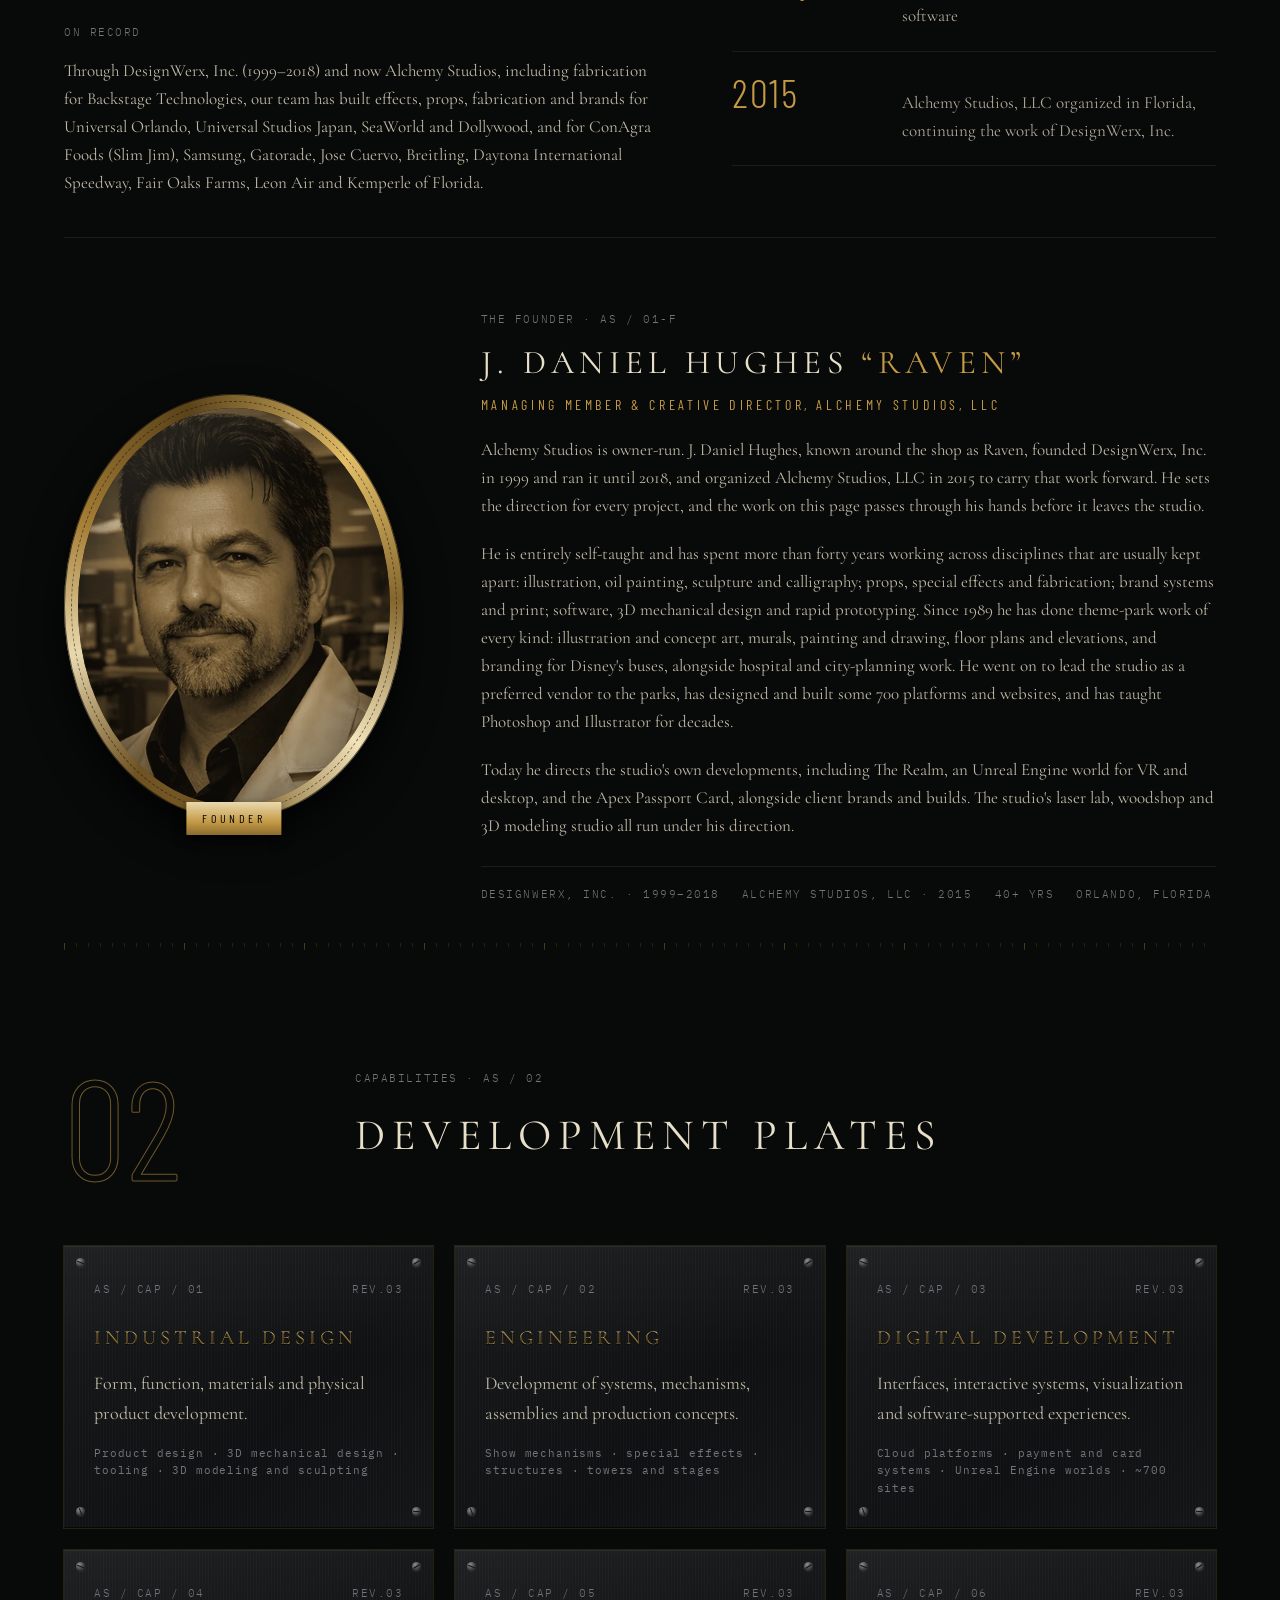
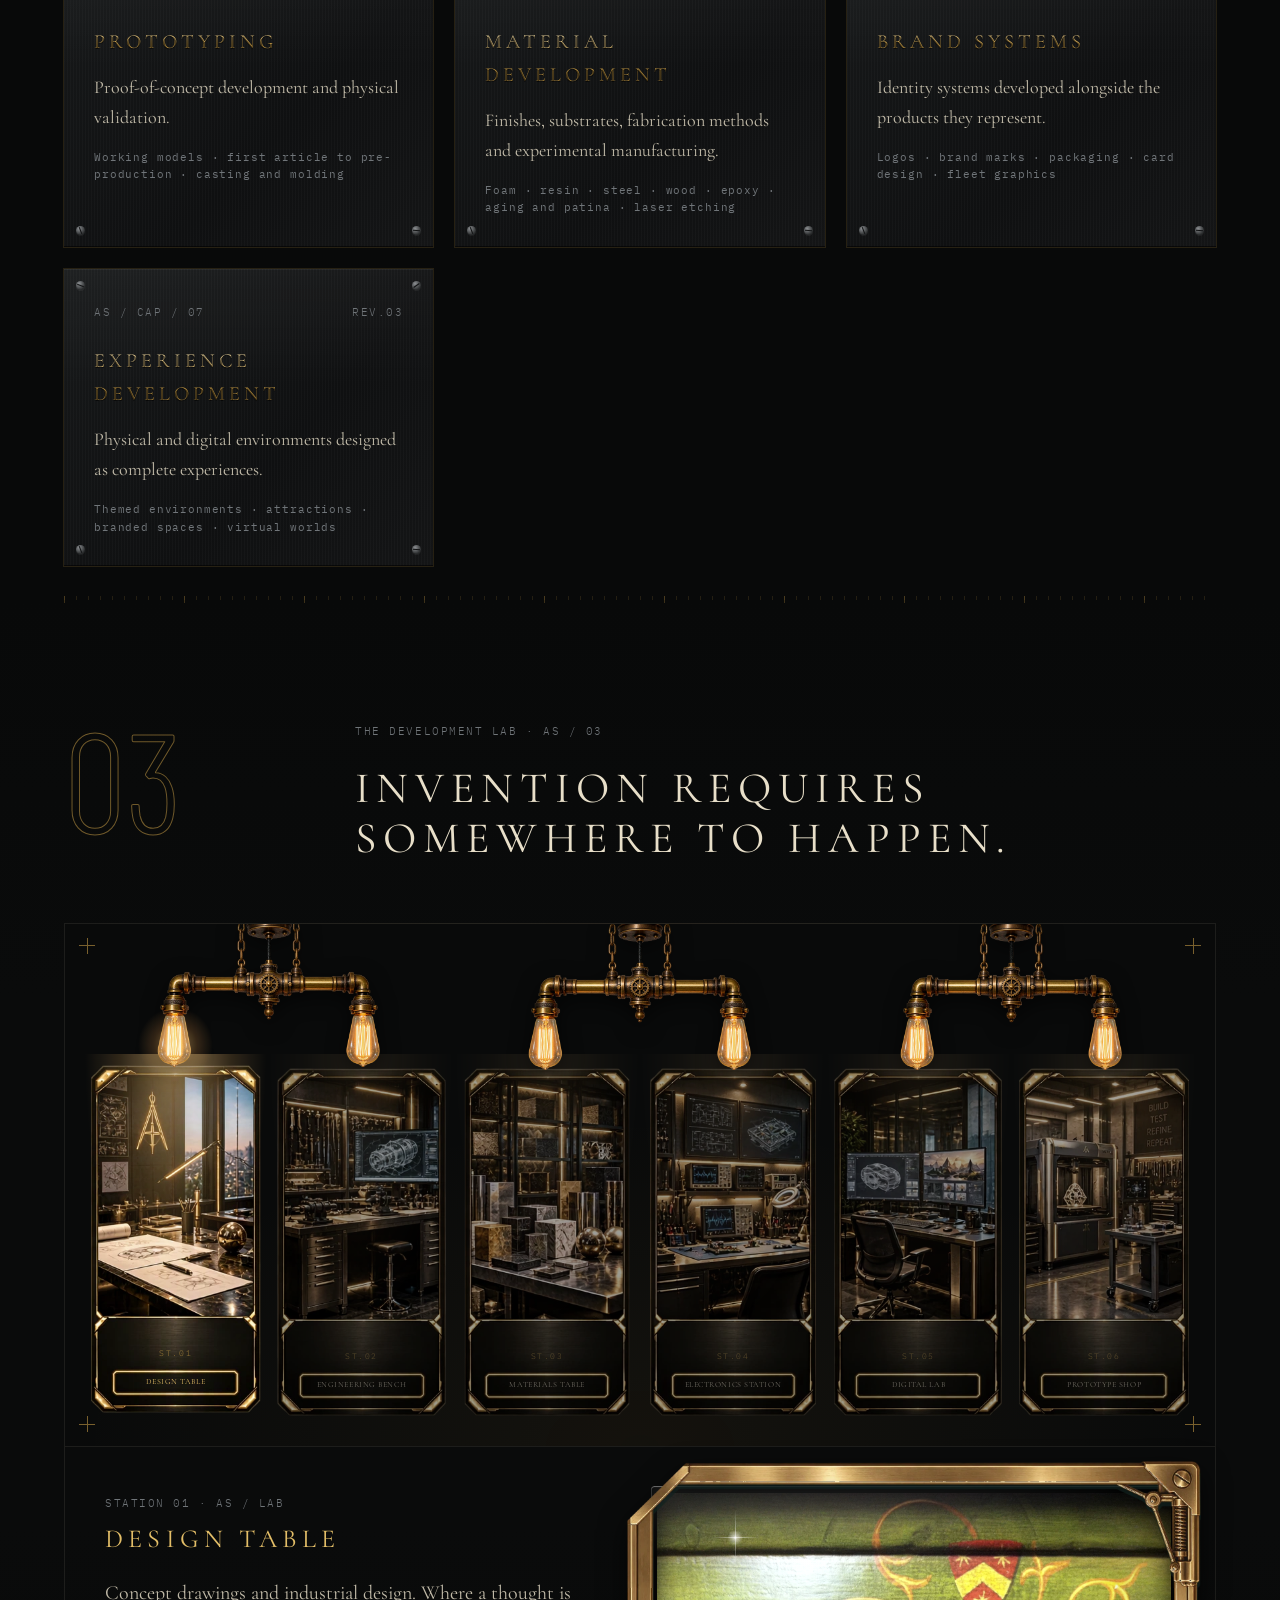
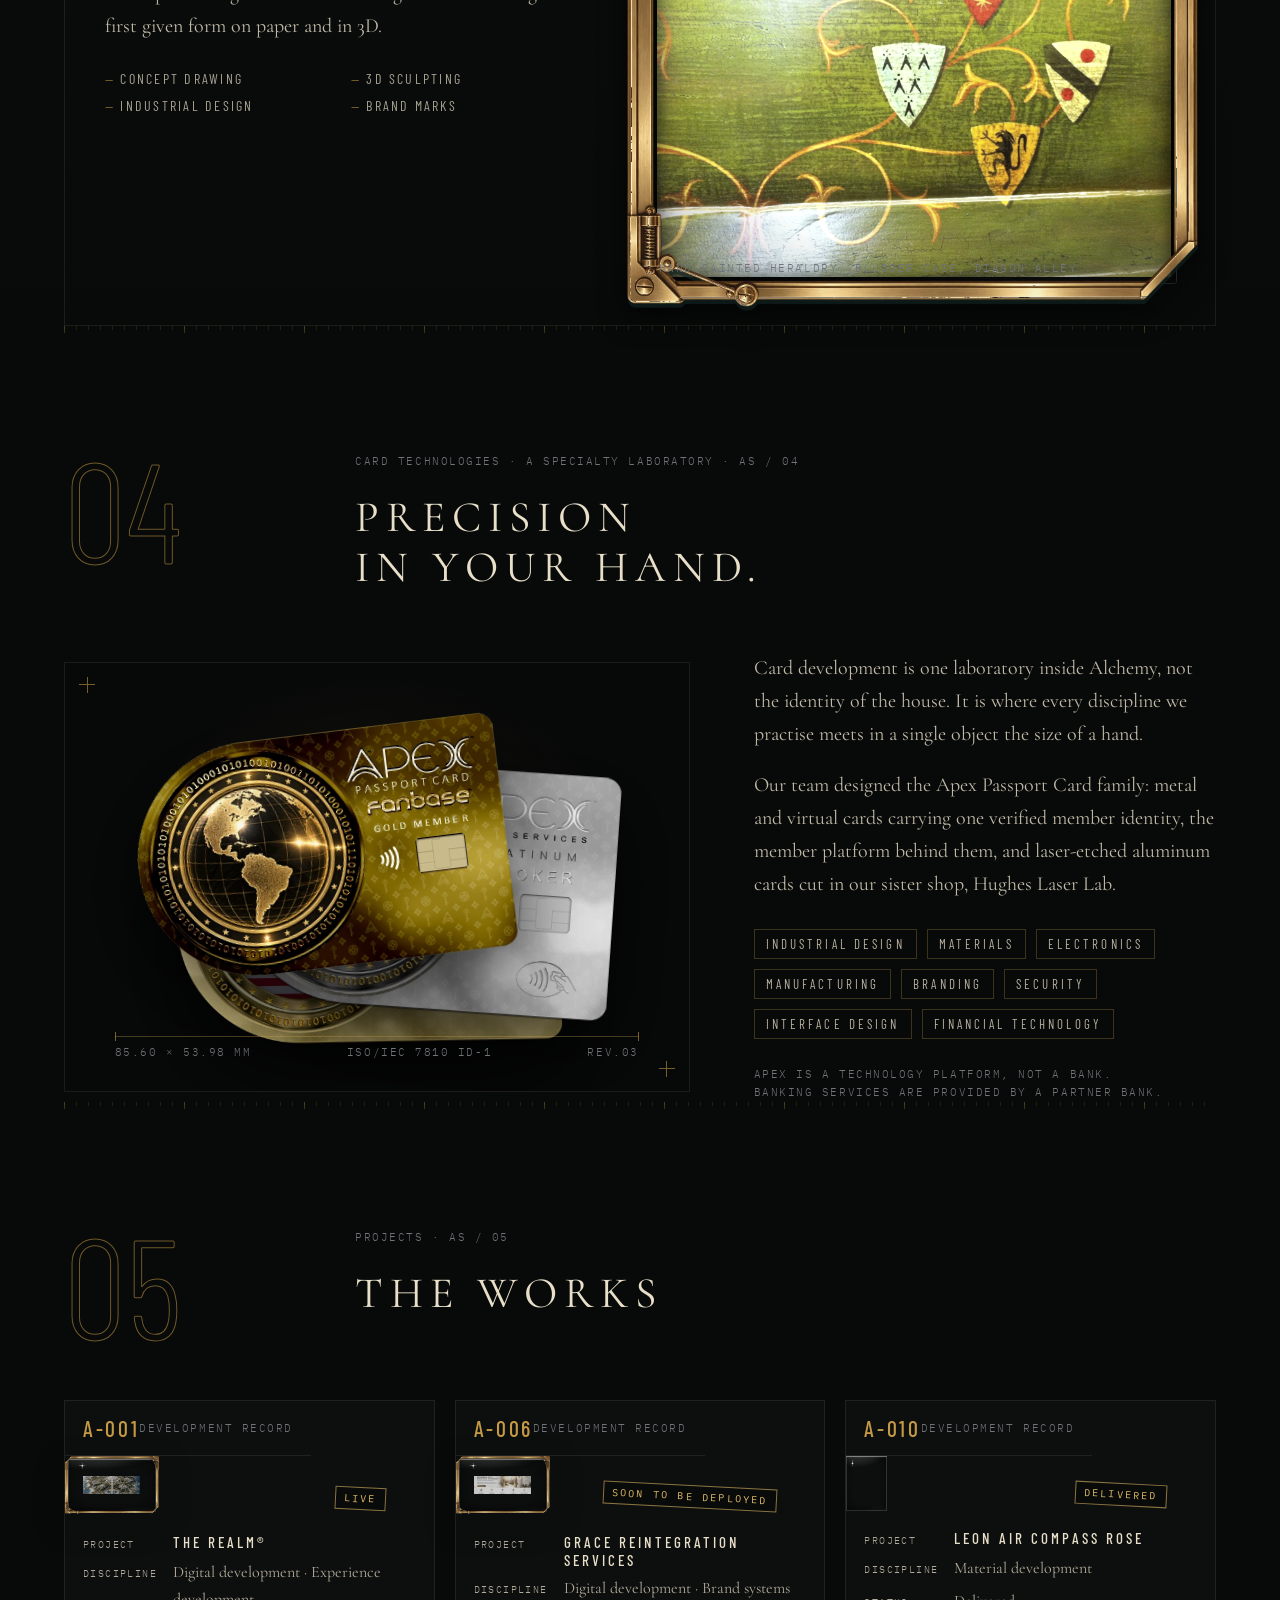
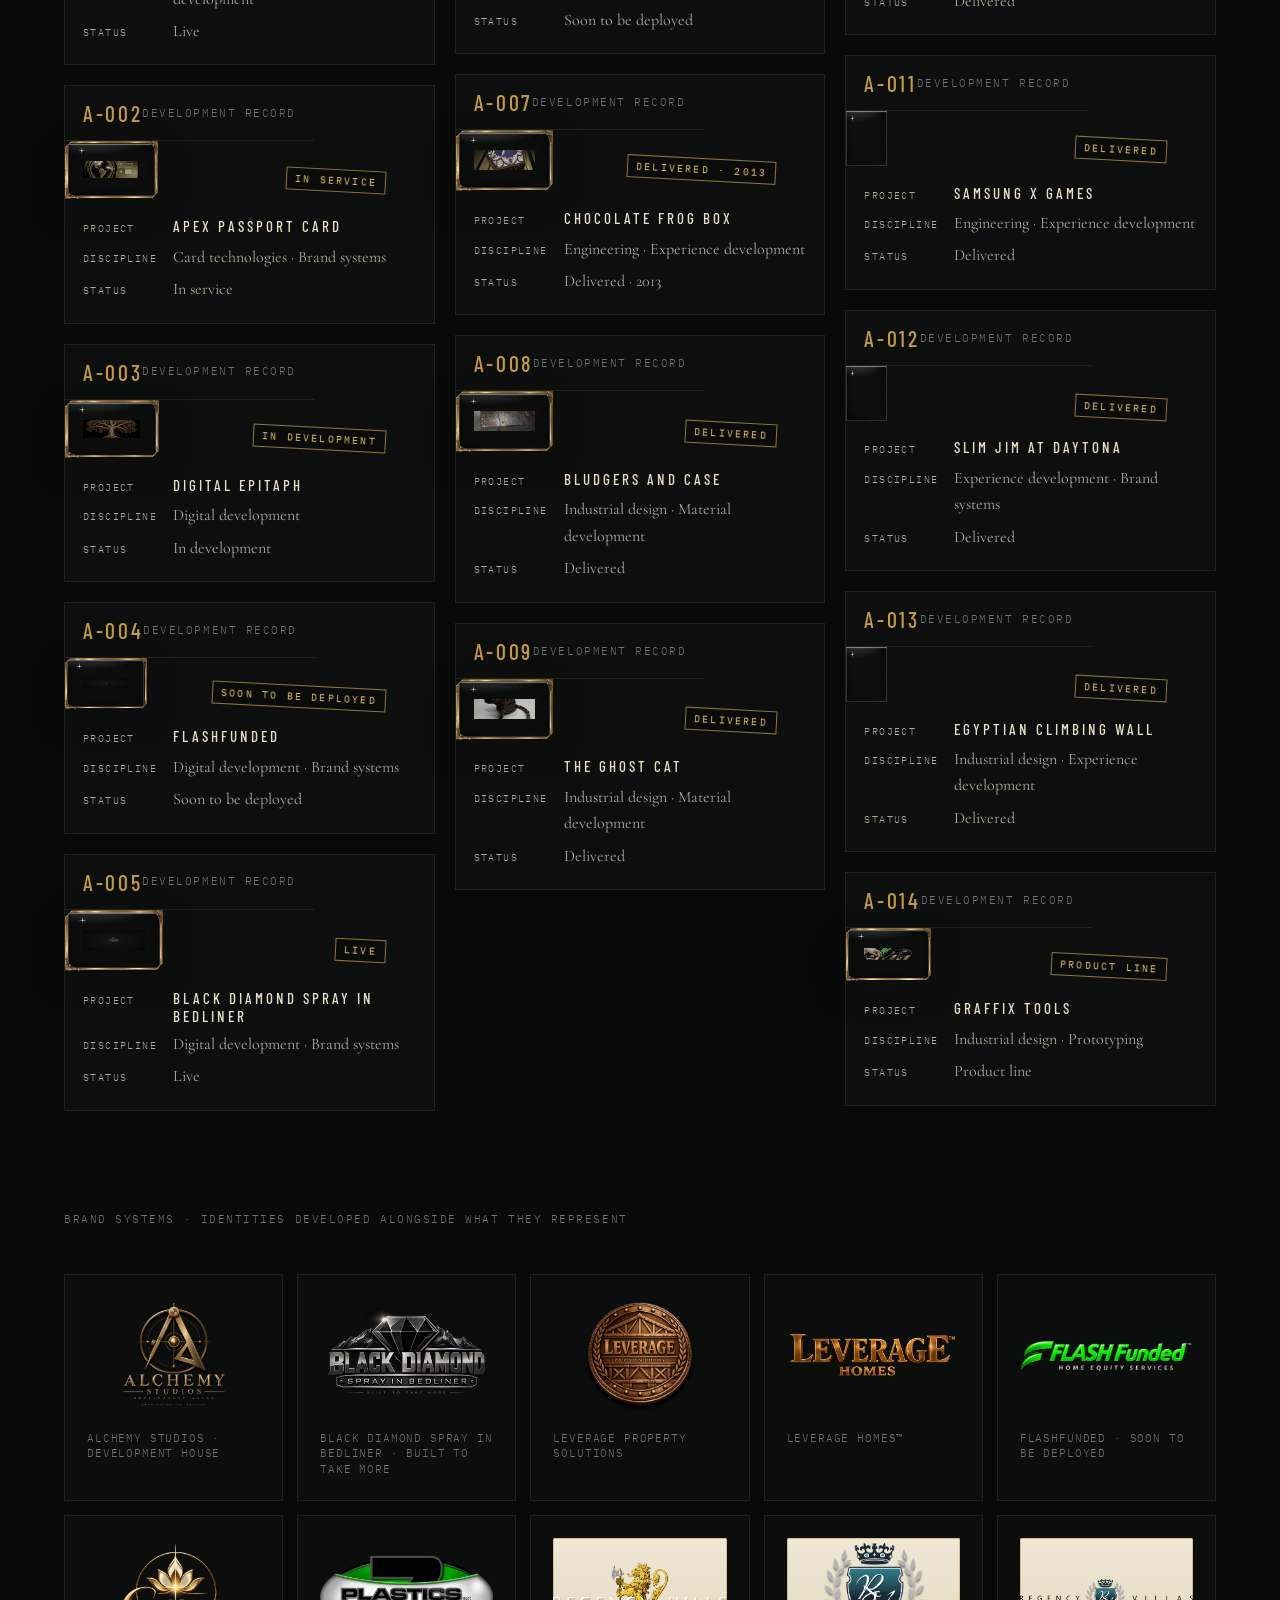
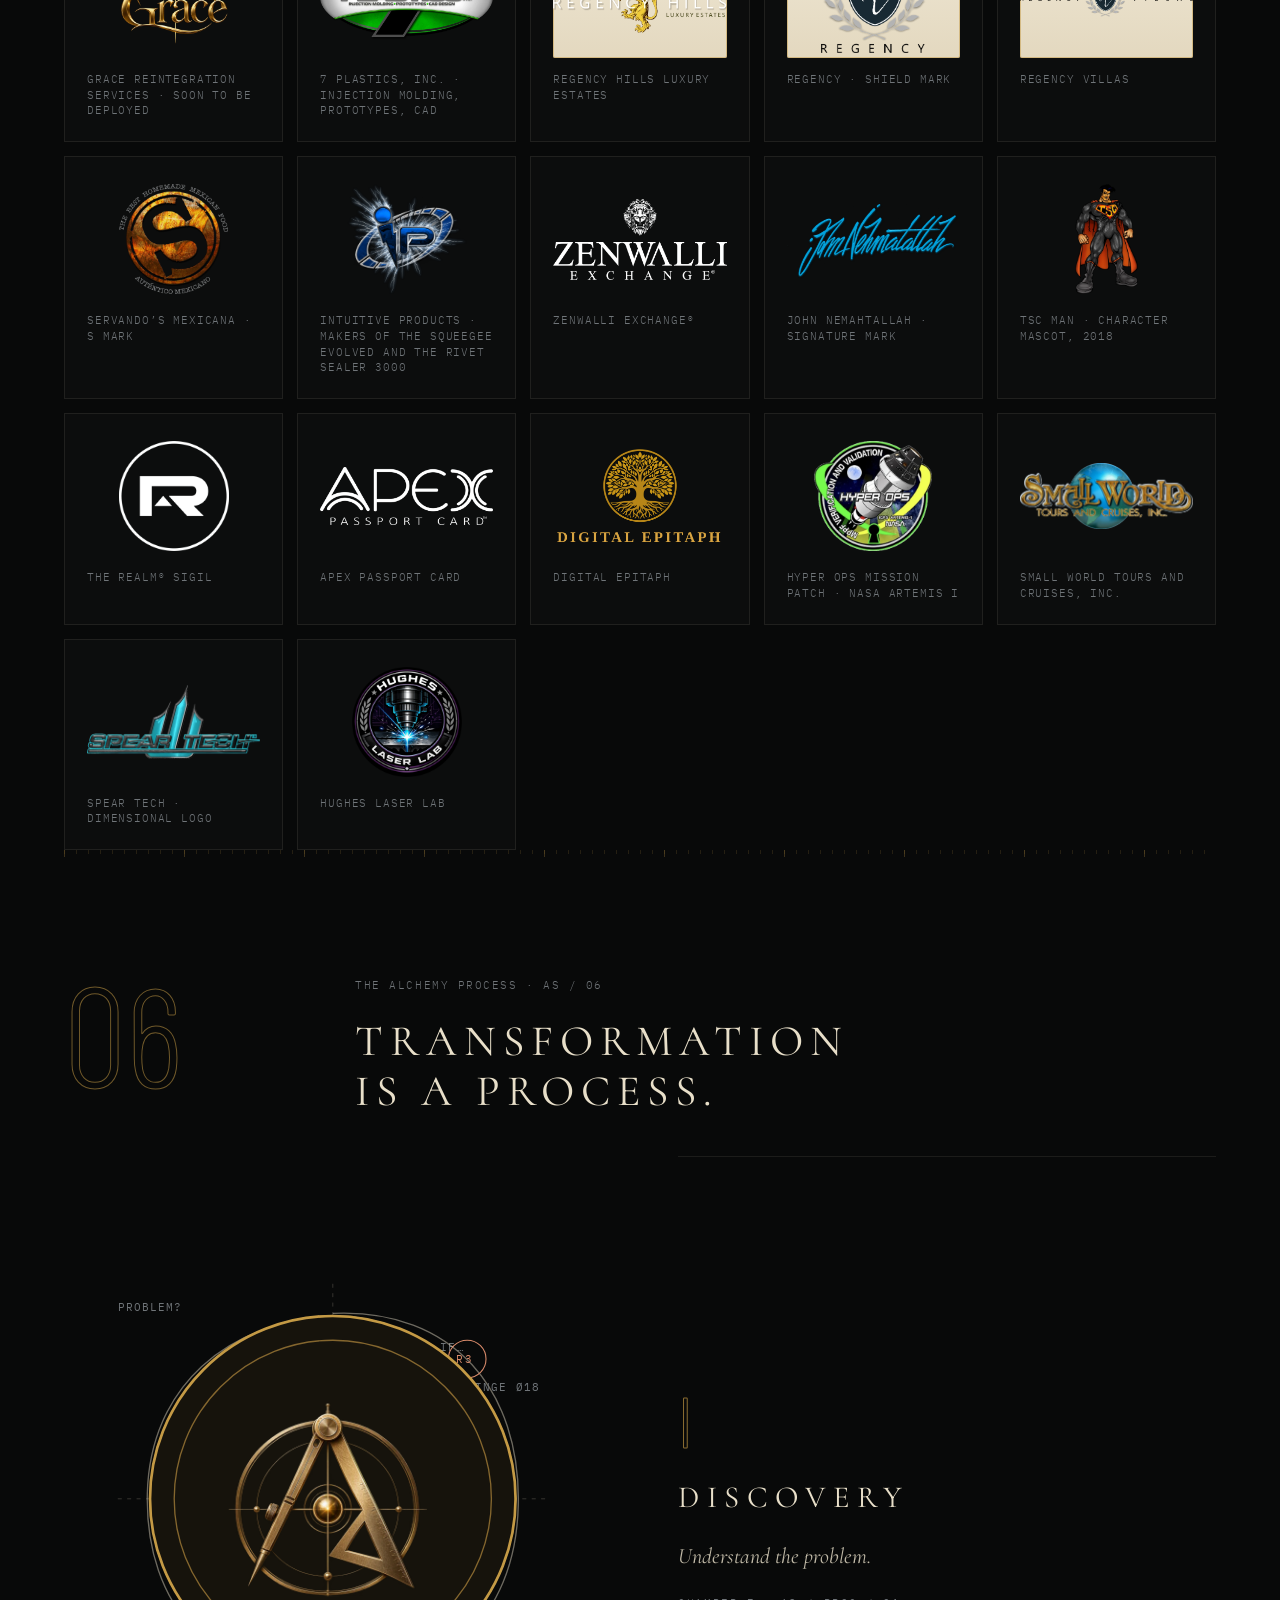
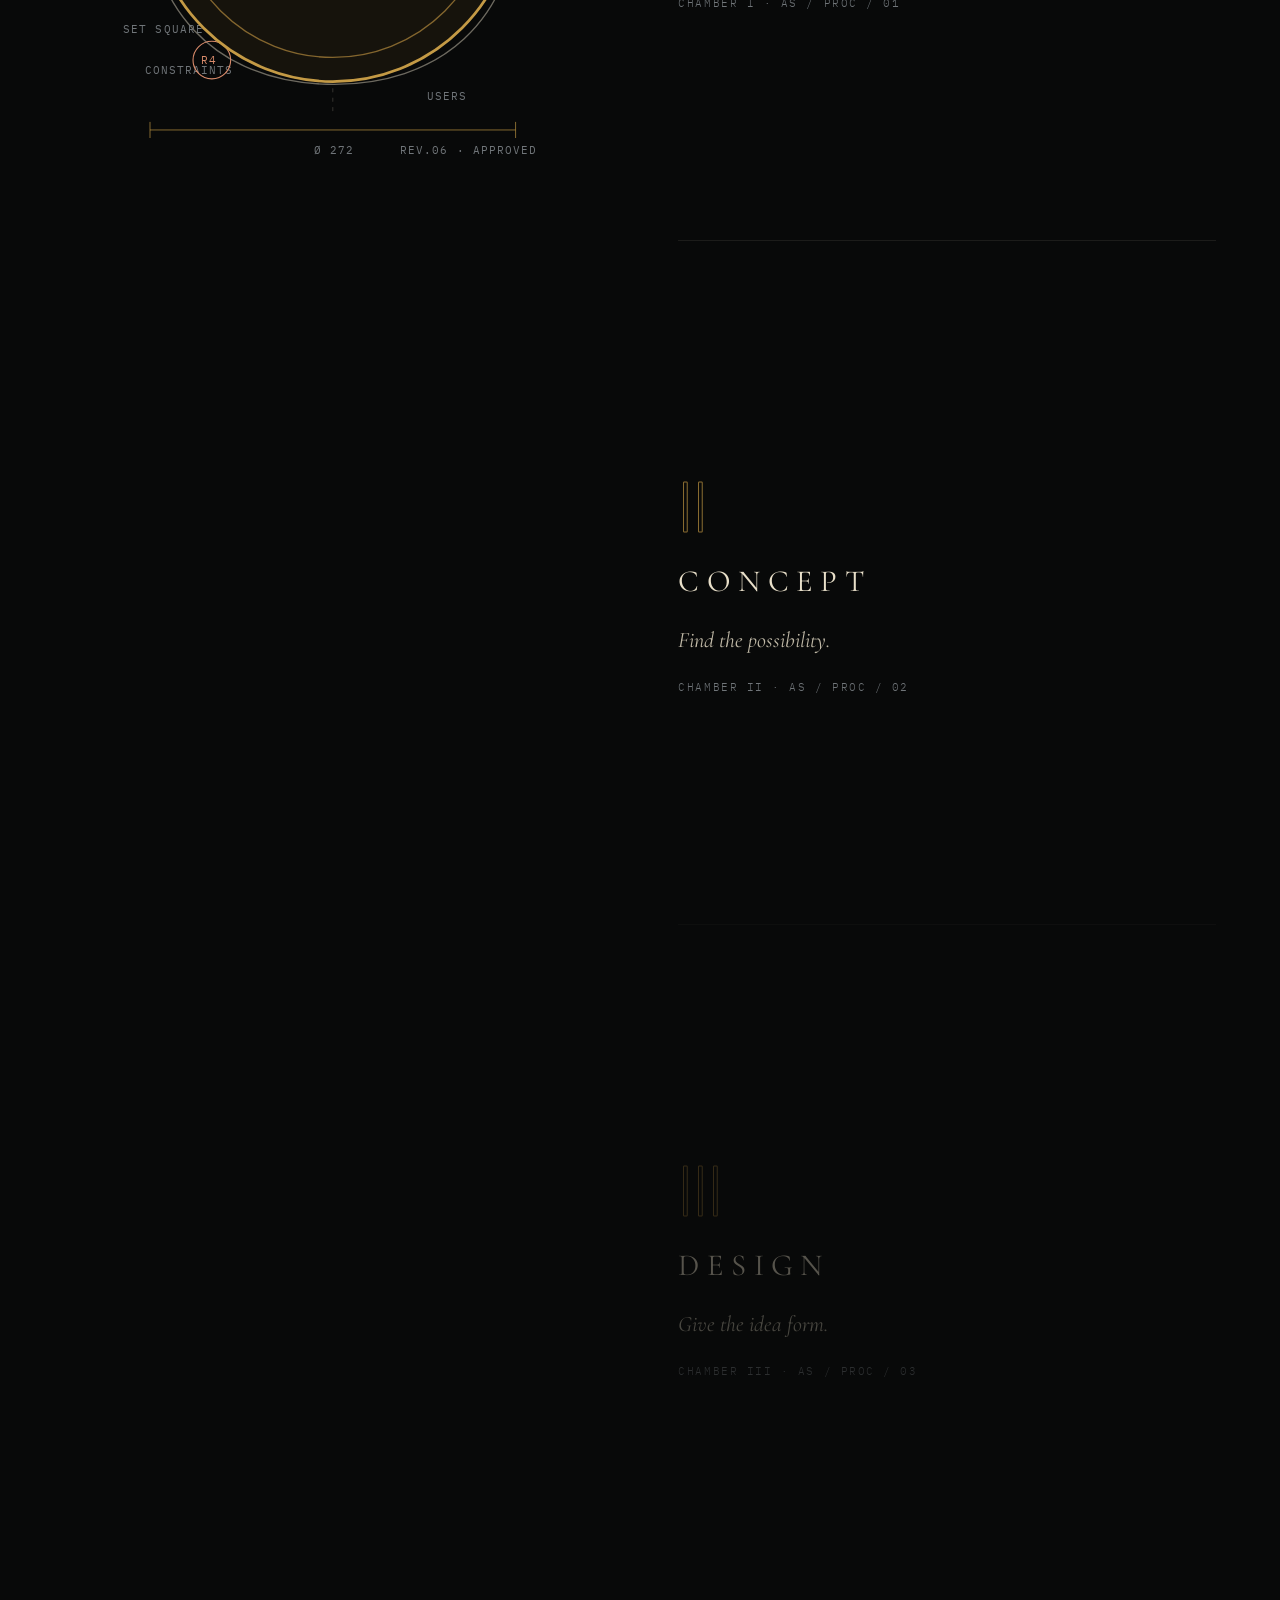
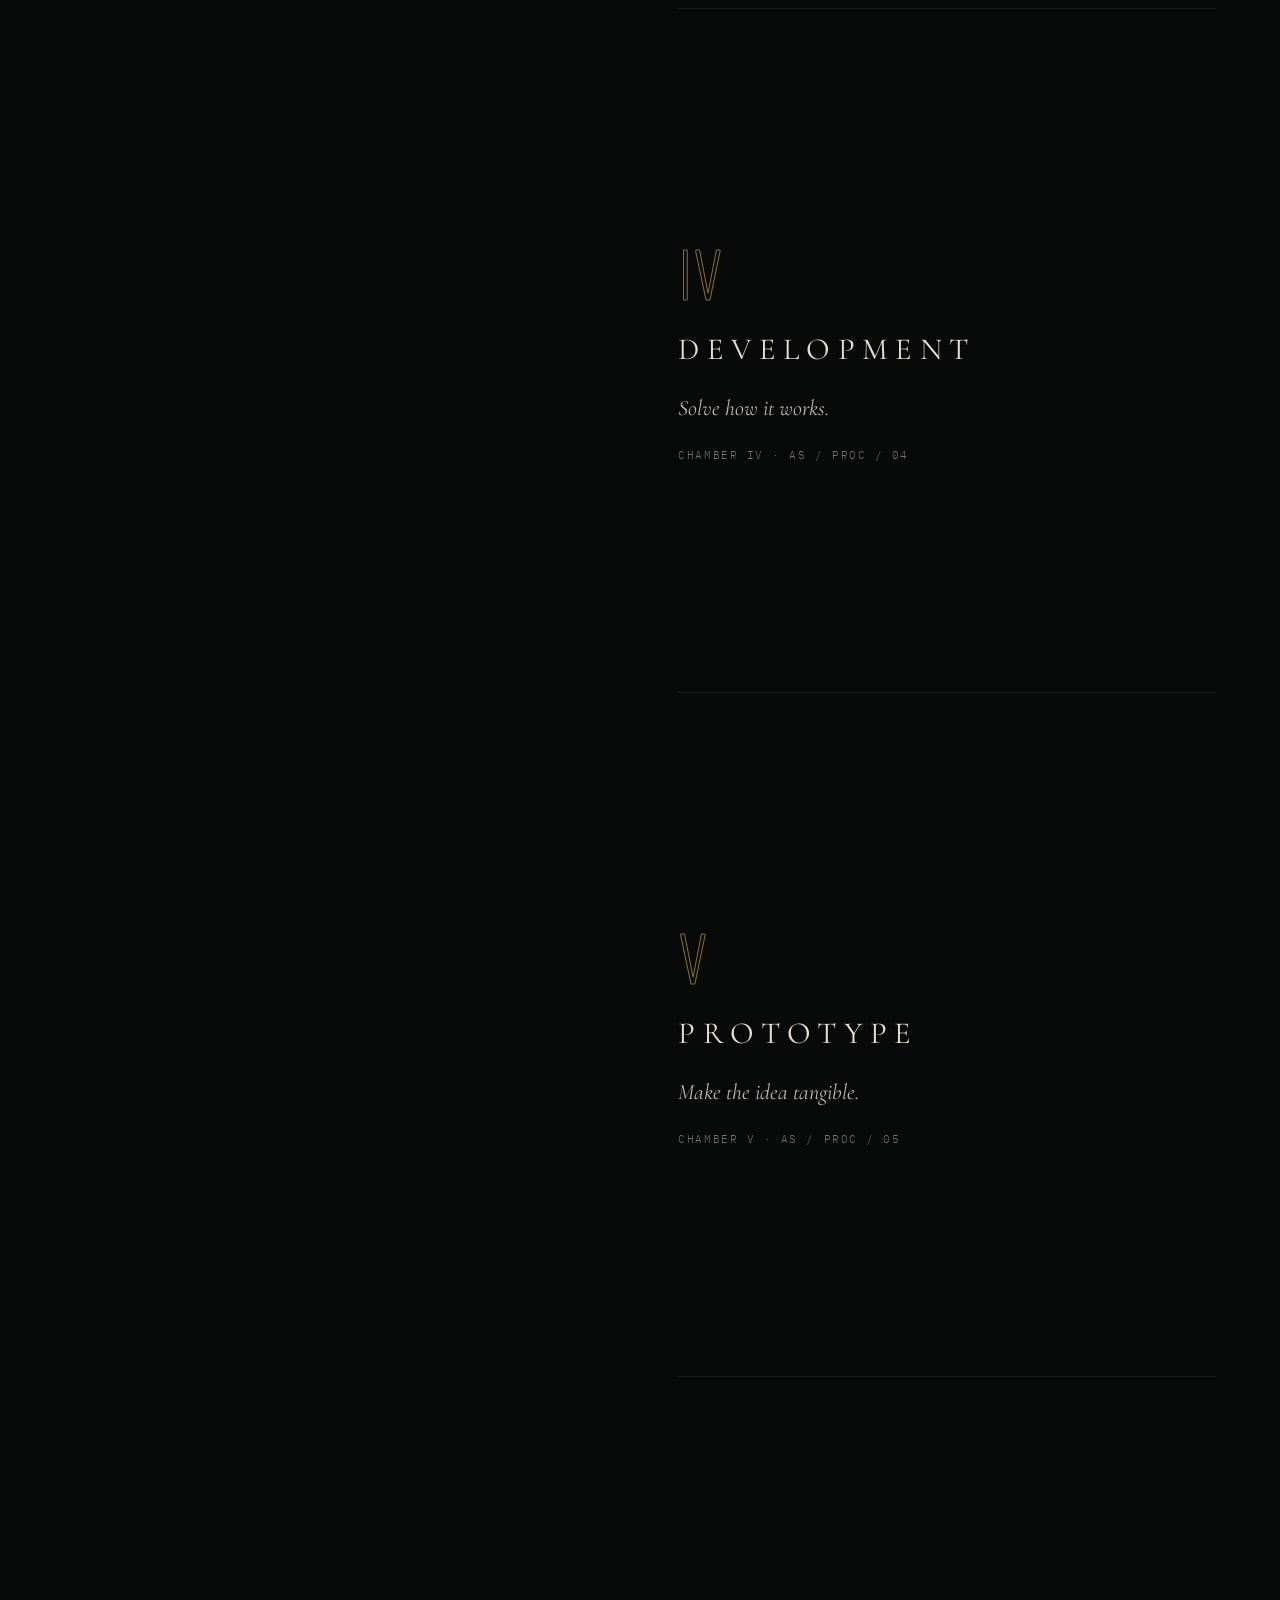
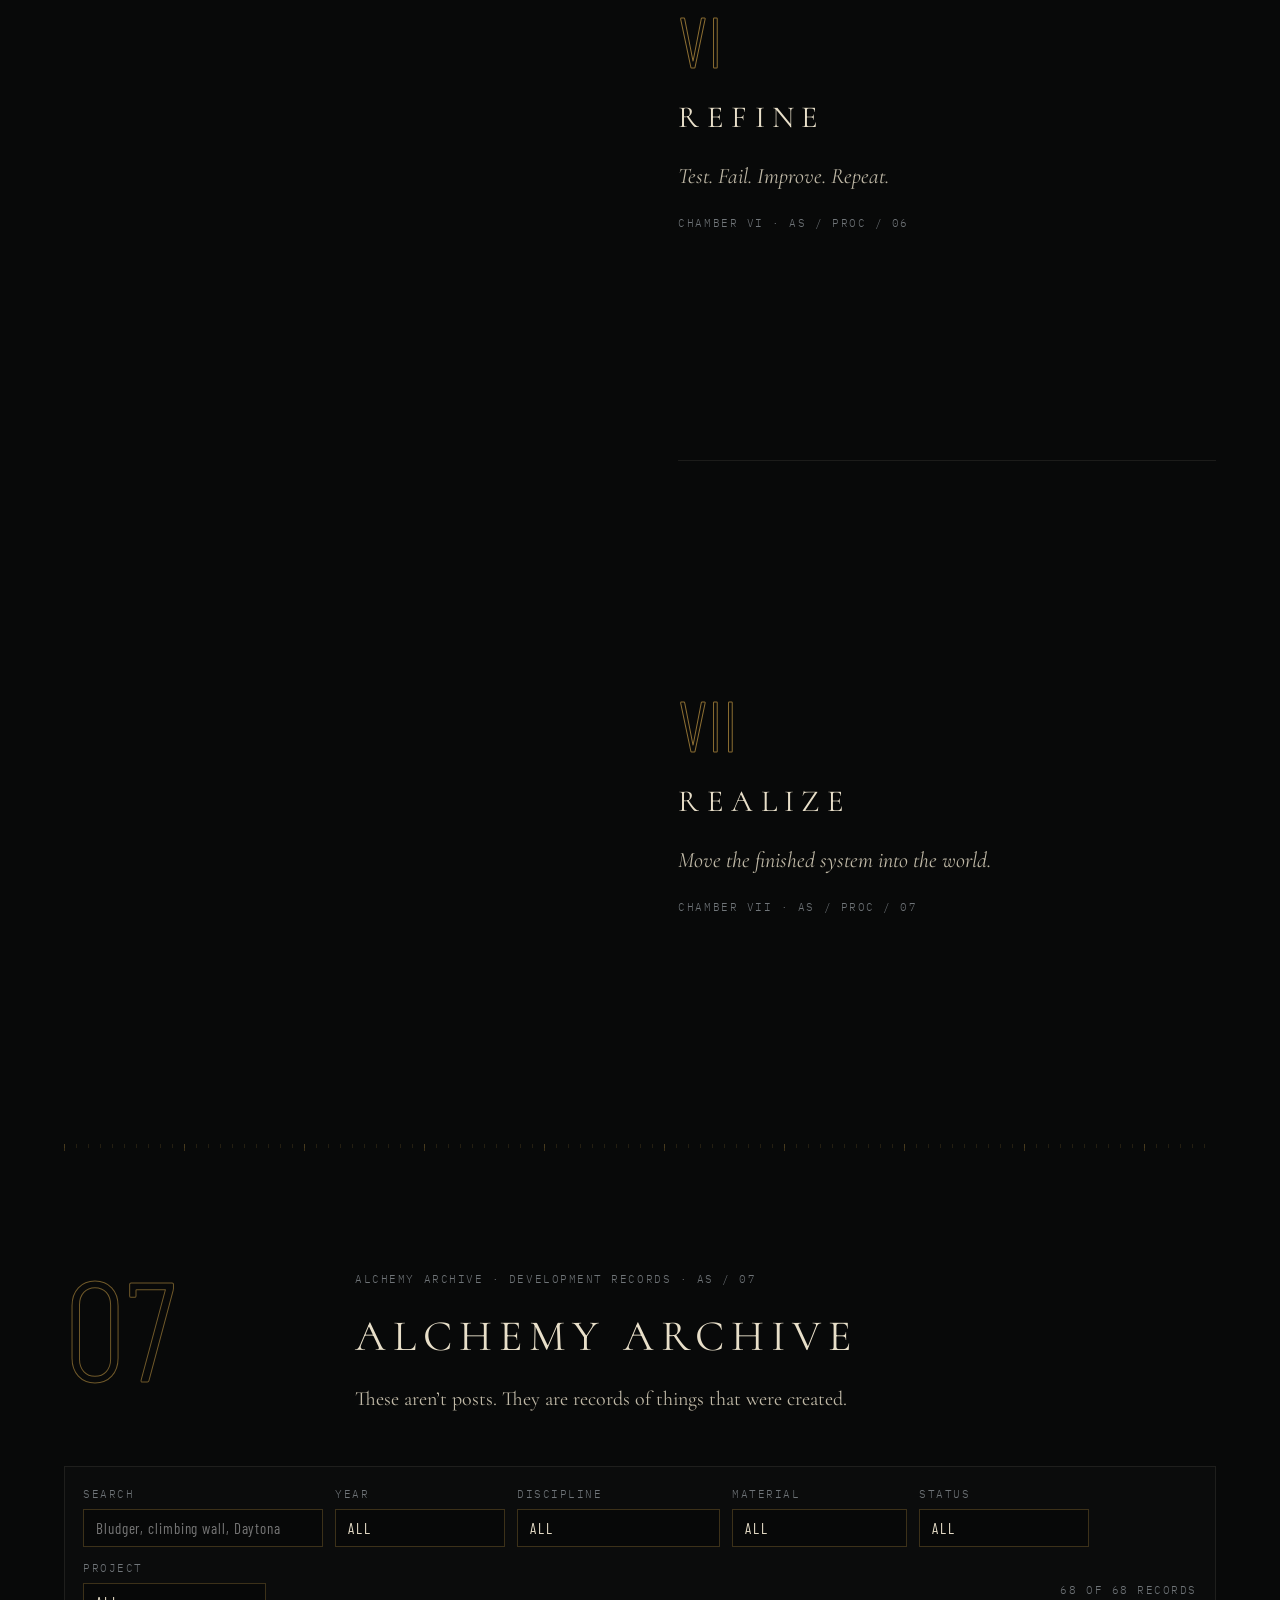
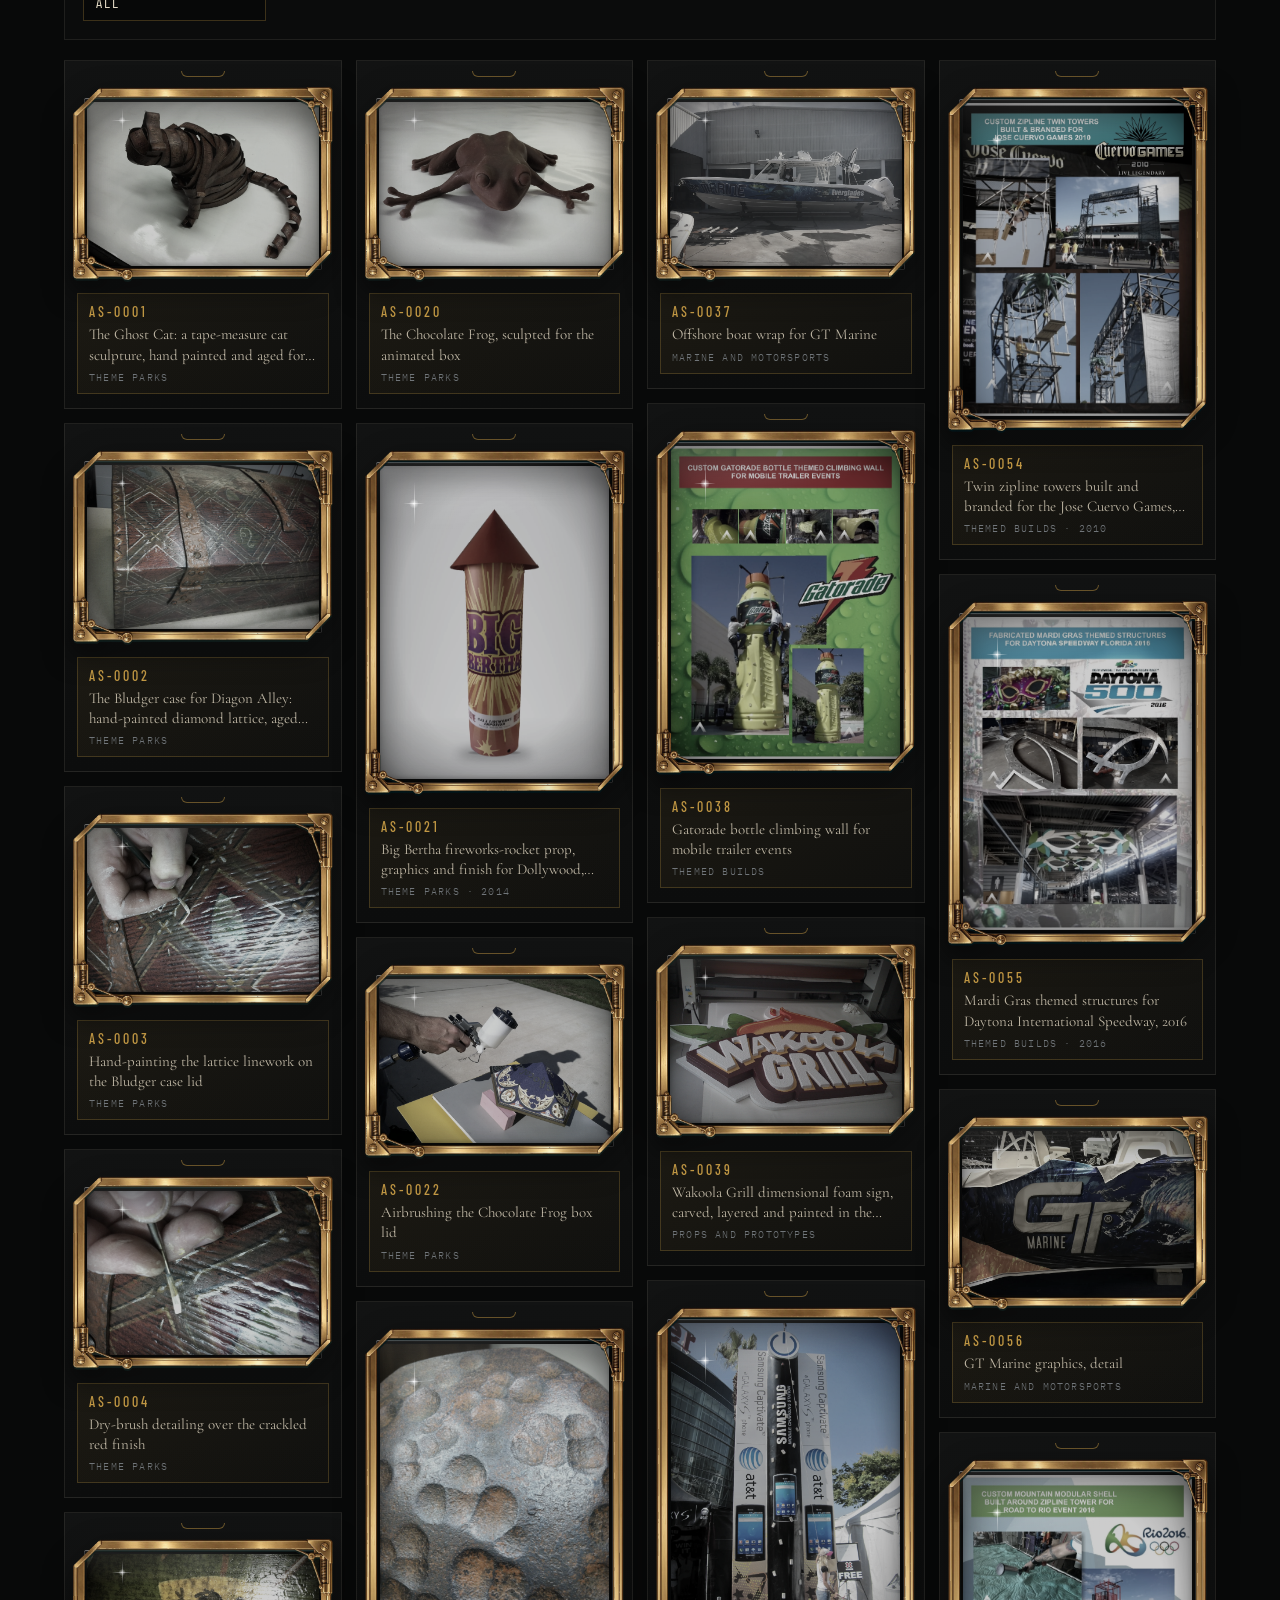
==== commit c8b19064: "Lab: Raven's brass pipe Edison fixtures (three, one bulb over each station) replace the drawn bulbs " ====
--- a/index.html
+++ b/index.html
@@ -190,12 +190,12 @@
 /* the six workstations: Raven's lab panels, each under a hanging brass Edison bulb */
 .labrow{display:grid;grid-template-columns:repeat(6,1fr);gap:clamp(6px,1.2vw,18px);padding:0 clamp(10px,2vw,28px) clamp(18px,2.4vw,34px)}
 .lp{position:relative;display:block;padding:0;border:0;background:none;cursor:pointer;color:inherit;text-align:center;outline:none}
-.lp .hang{position:relative;display:block;height:clamp(90px,11vw,150px);pointer-events:none}
-.lp .hang svg{position:absolute;left:50%;top:0;height:100%;width:auto;transform:translateX(-50%);overflow:visible}
-.lp .bulb-glass{fill:rgba(255,214,150,.10);stroke:rgba(214,170,96,.55);stroke-width:.8;transition:fill 1s}
-.lp .fil{fill:none;stroke:#b0702a;stroke-width:1;transition:stroke 1s,filter 1s}
-.lp .halo{opacity:.18;transition:opacity 1.1s}
-.lp .beam{display:block;position:absolute;left:50%;top:clamp(80px,10vw,136px);width:150%;height:115%;transform:translateX(-50%);pointer-events:none;z-index:2;
+.labrow{position:relative}
+.lp .hang{position:relative;display:block;height:var(--hangH,150px);pointer-events:none}
+.lp .halo{position:absolute;left:50%;bottom:calc(var(--hangH,150px)*.16);width:calc(var(--fixW,250px)*.34);aspect-ratio:1;transform:translate(-50%,50%);border-radius:50%;
+  background:radial-gradient(circle,rgba(255,200,120,.55),rgba(255,170,80,.18) 40%,transparent 70%);mix-blend-mode:screen;opacity:0;transition:opacity 1.1s;z-index:3}
+.fixture{position:absolute;height:auto;pointer-events:none;z-index:2;filter:drop-shadow(0 6px 10px rgba(0,0,0,.6))}
+.lp .beam{display:block;position:absolute;left:50%;top:calc(var(--hangH,150px)*.9);width:150%;height:115%;transform:translateX(-50%);pointer-events:none;z-index:2;
   background:radial-gradient(ellipse 48% 62% at 50% 0,rgba(255,206,128,.55),rgba(255,190,100,.16) 45%,transparent 74%);mix-blend-mode:screen;opacity:.18;transition:opacity 1.2s}
 .lp .pnl{position:relative;display:block;filter:brightness(.62) saturate(.8);transition:filter 1.2s,transform .6s}
 .lp .pnl img{display:block;width:100%;height:auto}
@@ -207,13 +207,7 @@
 .lp.on .pnl b{color:var(--bright)}
 .lp.on .beam{opacity:1}
 .lp.on .halo{opacity:1}
-.lp.on .bulb-glass{fill:rgba(255,224,170,.55)}
-.lp.on .hang svg{filter:drop-shadow(0 0 10px rgba(255,190,100,.7))}
-.lp.on .fil{stroke:#ffe2a8;filter:drop-shadow(0 0 3px #ffb347)}
-@media (prefers-reduced-motion:no-preference){.lp.on .fil{animation:flick 4.5s infinite}@keyframes flick{0%,100%{opacity:1}47%{opacity:1}48%{opacity:.82}49%{opacity:1}73%{opacity:.93}74%{opacity:1}}
-  .lp .hang svg{transform-origin:50% 0;animation:sway 7s ease-in-out infinite}.lp:nth-child(2n) .hang svg{animation-delay:-3.5s}@keyframes sway{0%,100%{transform:translateX(-50%) rotate(.8deg)}50%{transform:translateX(-50%) rotate(-.8deg)}}}
-@media (max-width:860px){.labrow{grid-template-columns:repeat(3,1fr);row-gap:10px}.lp .pnl b{font-size:9px;letter-spacing:.1em}}
-@media (max-width:480px){.labrow{grid-template-columns:repeat(2,1fr)}}
+@media (max-width:860px){.labrow{grid-template-columns:repeat(2,1fr);row-gap:10px}.lp .pnl b{font-size:9px;letter-spacing:.1em}}
 .labstage .st{cursor:pointer;outline:none}
 .labstage .st .ln{stroke:rgba(232,223,201,.42);stroke-width:1.1;fill:none;transition:stroke 1s}
 .labstage .st .fl{fill:rgba(232,223,201,.04);stroke:none;transition:fill 1s}
@@ -860,9 +854,17 @@
  {id:'proto',name:'Prototype shop',x:1100,text:'Fabrication and physical proof-of-concept development: the place an idea has to stand up for itself.',list:['Fabrication','Casting','Molding','First article'],img:'bludgers-pair',cap:'Bludger props, sculpted, cast and aged'}];
 var labrow=$('#labrow'),stEls=[];
 LAB.forEach(function(s,i){var b=document.createElement('button');b.type='button';b.className='lp';b.setAttribute('aria-label',s.name);
-  b.innerHTML='<span class="hang"><svg viewBox=\'0 0 60 150\' aria-hidden=\'true\'><defs><radialGradient id=\'hl'+i+'\' cx=\'50%\' cy=\'50%\' r=\'50%\'><stop offset=\'0\' stop-color=\'#ffd590\' stop-opacity=\'.75\'/><stop offset=\'1\' stop-color=\'#ffb347\' stop-opacity=\'0\'/></radialGradient><linearGradient id=\'br'+i+'\' x1=\'0\' x2=\'1\'><stop offset=\'0\' stop-color=\'#5a4220\'/><stop offset=\'.45\' stop-color=\'#d9b46a\'/><stop offset=\'.7\' stop-color=\'#9a7536\'/><stop offset=\'1\' stop-color=\'#4a3518\'/></linearGradient></defs><circle class=\'halo\' cx=\'30\' cy=\'118\' r=\'34\' fill=\'url(#hl'+i+')\'/><line x1=\'30\' y1=\'0\' x2=\'30\' y2=\'62\' stroke=\'#1c1a17\' stroke-width=\'2\'/><line x1=\'30\' y1=\'0\' x2=\'30\' y2=\'62\' stroke=\'rgba(196,154,69,.35)\' stroke-width=\'.6\'/><rect x=\'26\' y=\'60\' width=\'8\' height=\'6\' rx=\'1\' fill=\'url(#br'+i+')\'/><path d=\'M22 66 L38 66 L40 74 L20 74 Z\' fill=\'url(#br'+i+')\'/><rect x=\'19\' y=\'74\' width=\'22\' height=\'16\' rx=\'2\' fill=\'url(#br'+i+')\'/><g stroke=\'#3b2b13\' stroke-width=\'.8\'><line x1=\'19\' y1=\'78\' x2=\'41\' y2=\'78\'/><line x1=\'19\' y1=\'82\' x2=\'41\' y2=\'82\'/><line x1=\'19\' y1=\'86\' x2=\'41\' y2=\'86\'/></g><circle cx=\'21.5\' cy=\'76\' r=\'.9\' fill=\'#f1d896\'/><circle cx=\'38.5\' cy=\'76\' r=\'.9\' fill=\'#f1d896\'/><path d=\'M22 90 L38 90 L37 94 L23 94 Z\' fill=\'#6b4f24\'/><path class=\'bulb-glass\' d=\'M24 94 C14 104 13 120 18 130 C22 139 26 143 30 145 C34 143 38 139 42 130 C47 120 46 104 36 94 Z\'/><path class=\'fil\' d=\'M27 95 L27 104 M33 95 L33 104 M27 104 L24 120 L28 112 L30 124 L32 112 L36 120 L33 104\'/><path d=\'M20 112 C20 106 22 101 25 98\' fill=\'none\' stroke=\'rgba(255,255,255,.28)\' stroke-width=\'1.2\' stroke-linecap=\'round\'/></svg></span><span class="beam"></span>'+
+  b.innerHTML='<span class="hang"><span class="halo"></span></span><span class="beam"></span>'+
     '<span class="pnl"><img src="assets/lab/station-'+(i+1)+'.webp" alt="" width="254" height="518" loading="lazy"><i>ST.'+('0'+(i+1)).slice(-2)+'</i><b>'+s.name+'</b></span>';
   b.addEventListener('click',function(){pick(i)});labrow.appendChild(b);stEls.push(b)});
+/* three brass pipe fixtures, two Edison bulbs each, one bulb over each panel (kept at the art's own proportions) */
+var FIX={r:994/1484,l:.0842,gap:.834},fixEls=[];
+for(var k=0;k<3;k++){var f=document.createElement('img');f.className='fixture';f.src='assets/lab/fixture.webp';f.alt='';f.setAttribute('aria-hidden','true');labrow.appendChild(f);fixEls.push(f)}
+function hangLights(){var R=labrow.getBoundingClientRect(),a=stEls[0].getBoundingClientRect(),b=stEls[1].getBoundingClientRect();
+  var W=((b.left+b.width/2)-(a.left+a.width/2))/FIX.gap,H=W*FIX.r;labrow.style.setProperty('--hangH',(H*.97)+'px');labrow.style.setProperty('--fixW',W+'px');
+  for(var k=0;k<3;k++){var p=stEls[2*k].getBoundingClientRect(),c=p.left+p.width/2-R.left,top=stEls[2*k].querySelector('.pnl').getBoundingClientRect().top-R.top;
+    var f=fixEls[k];f.style.width=W+'px';f.style.left=(c-FIX.l*W)+'px';f.style.top=(top-H*.985)+'px'}}
+hangLights();addEventListener('resize',hangLights);if(window.ResizeObserver)new ResizeObserver(hangLights).observe(labrow);
 var bpImg=$('#bpImg');
 function pick(i){var s=LAB[i];stEls.forEach(function(g,j){g.classList.toggle('on',j===i);g.setAttribute('aria-pressed',j===i)});
   $('#bpCode').textContent='Station '+('0'+(i+1)).slice(-2)+' · AS / LAB';$('#bpName').textContent=s.name;$('#bpText').textContent=s.text;
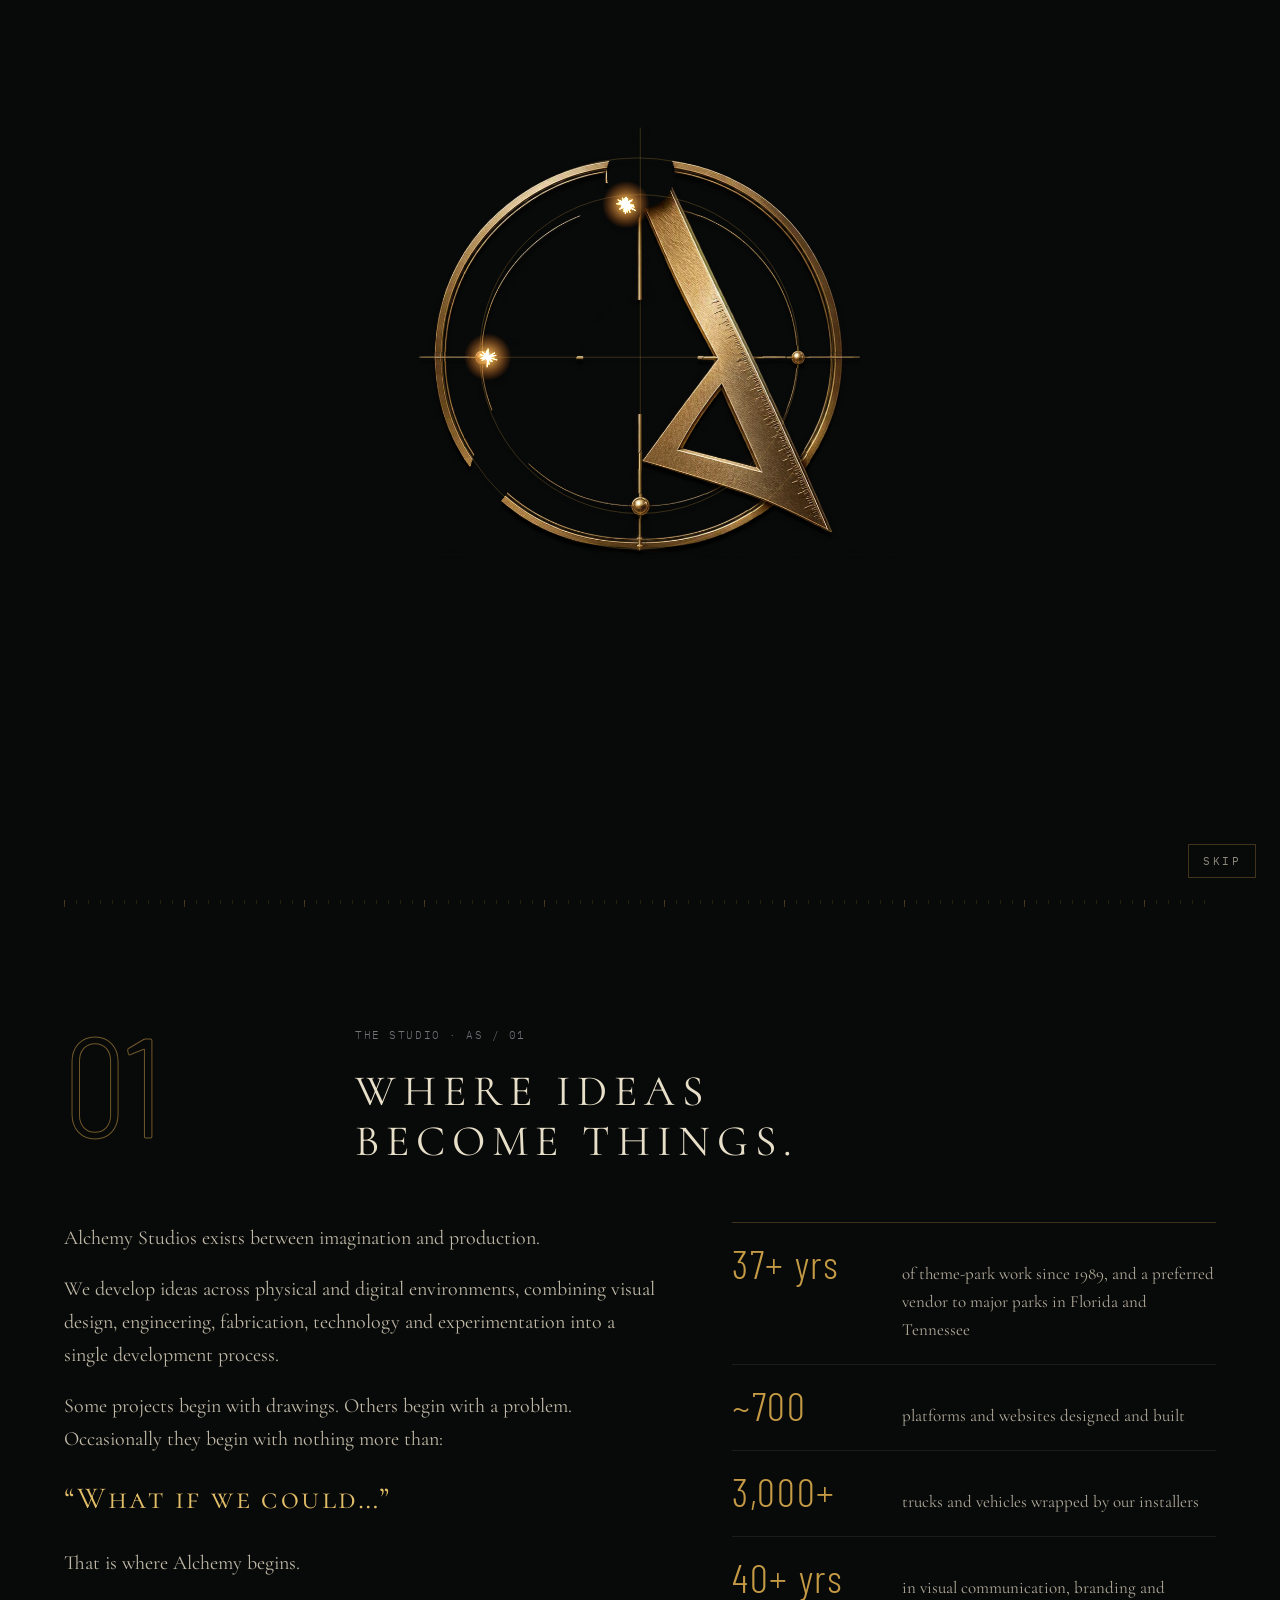
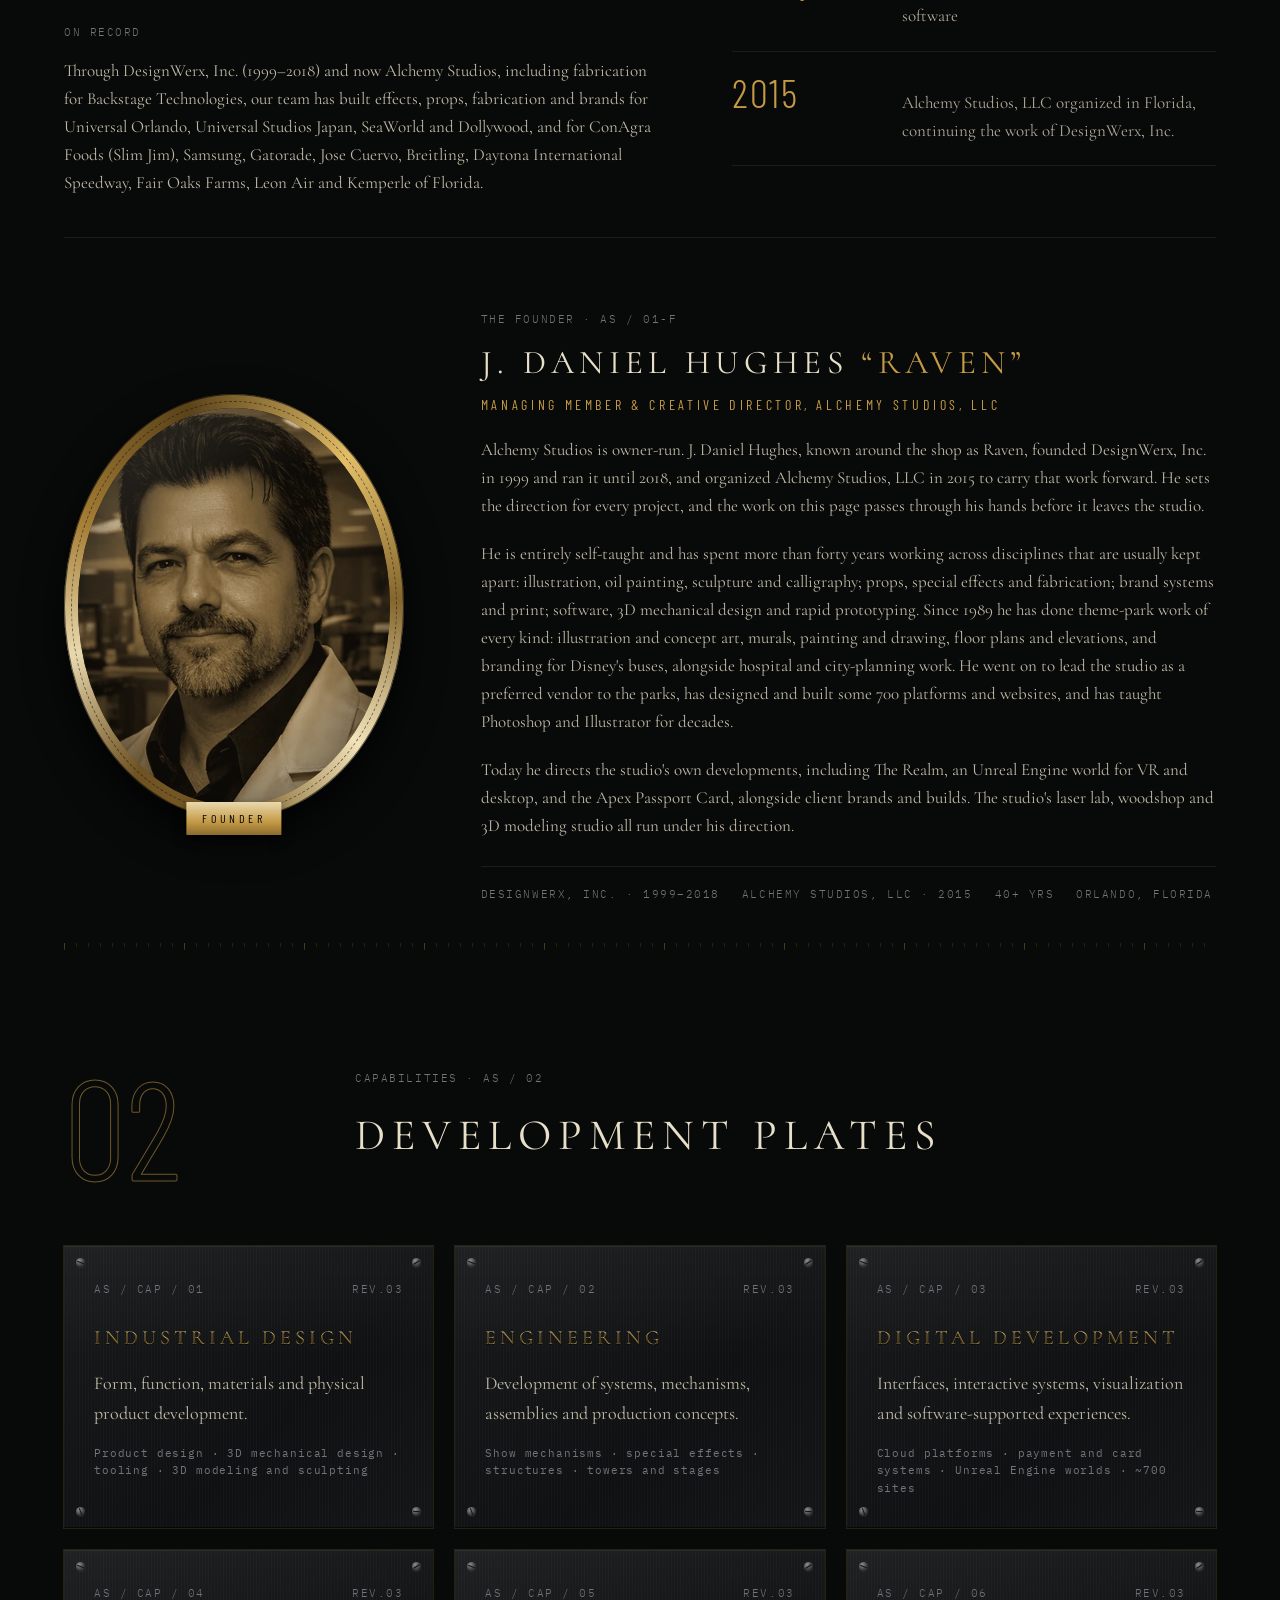
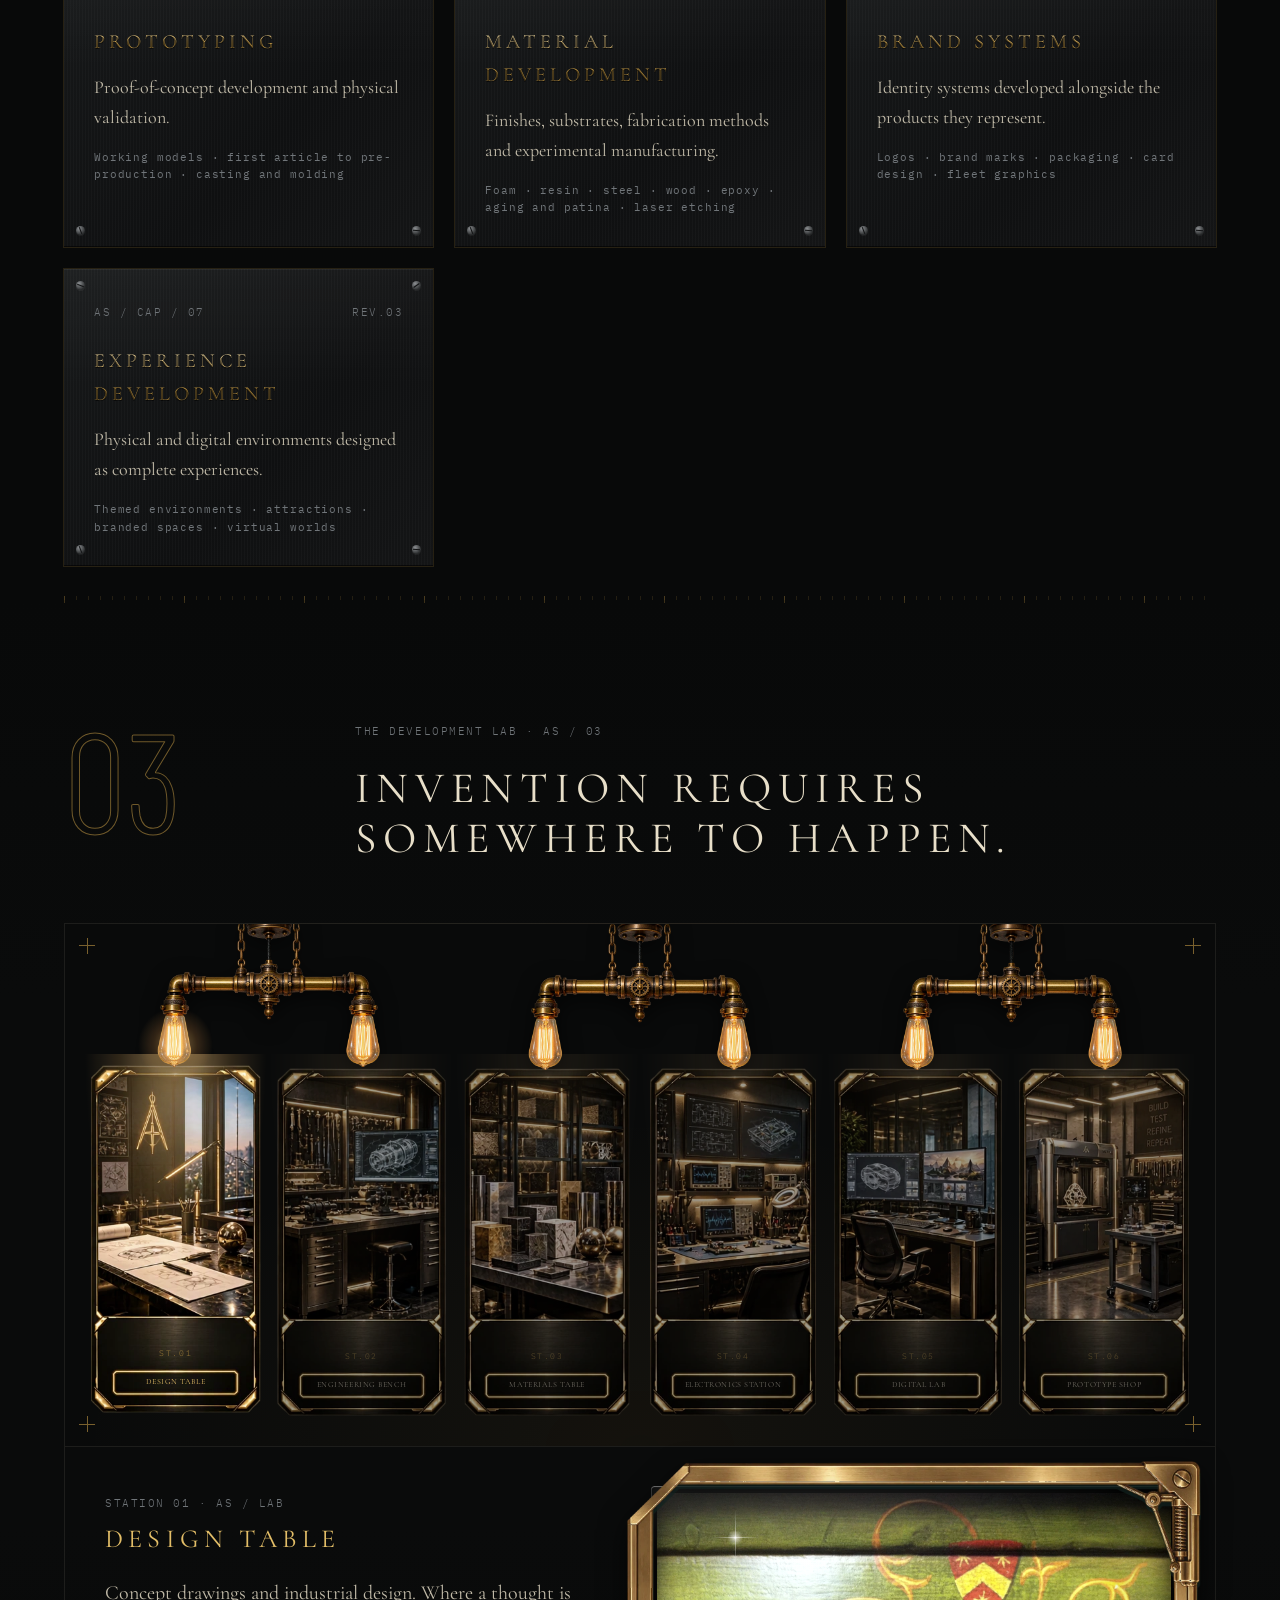
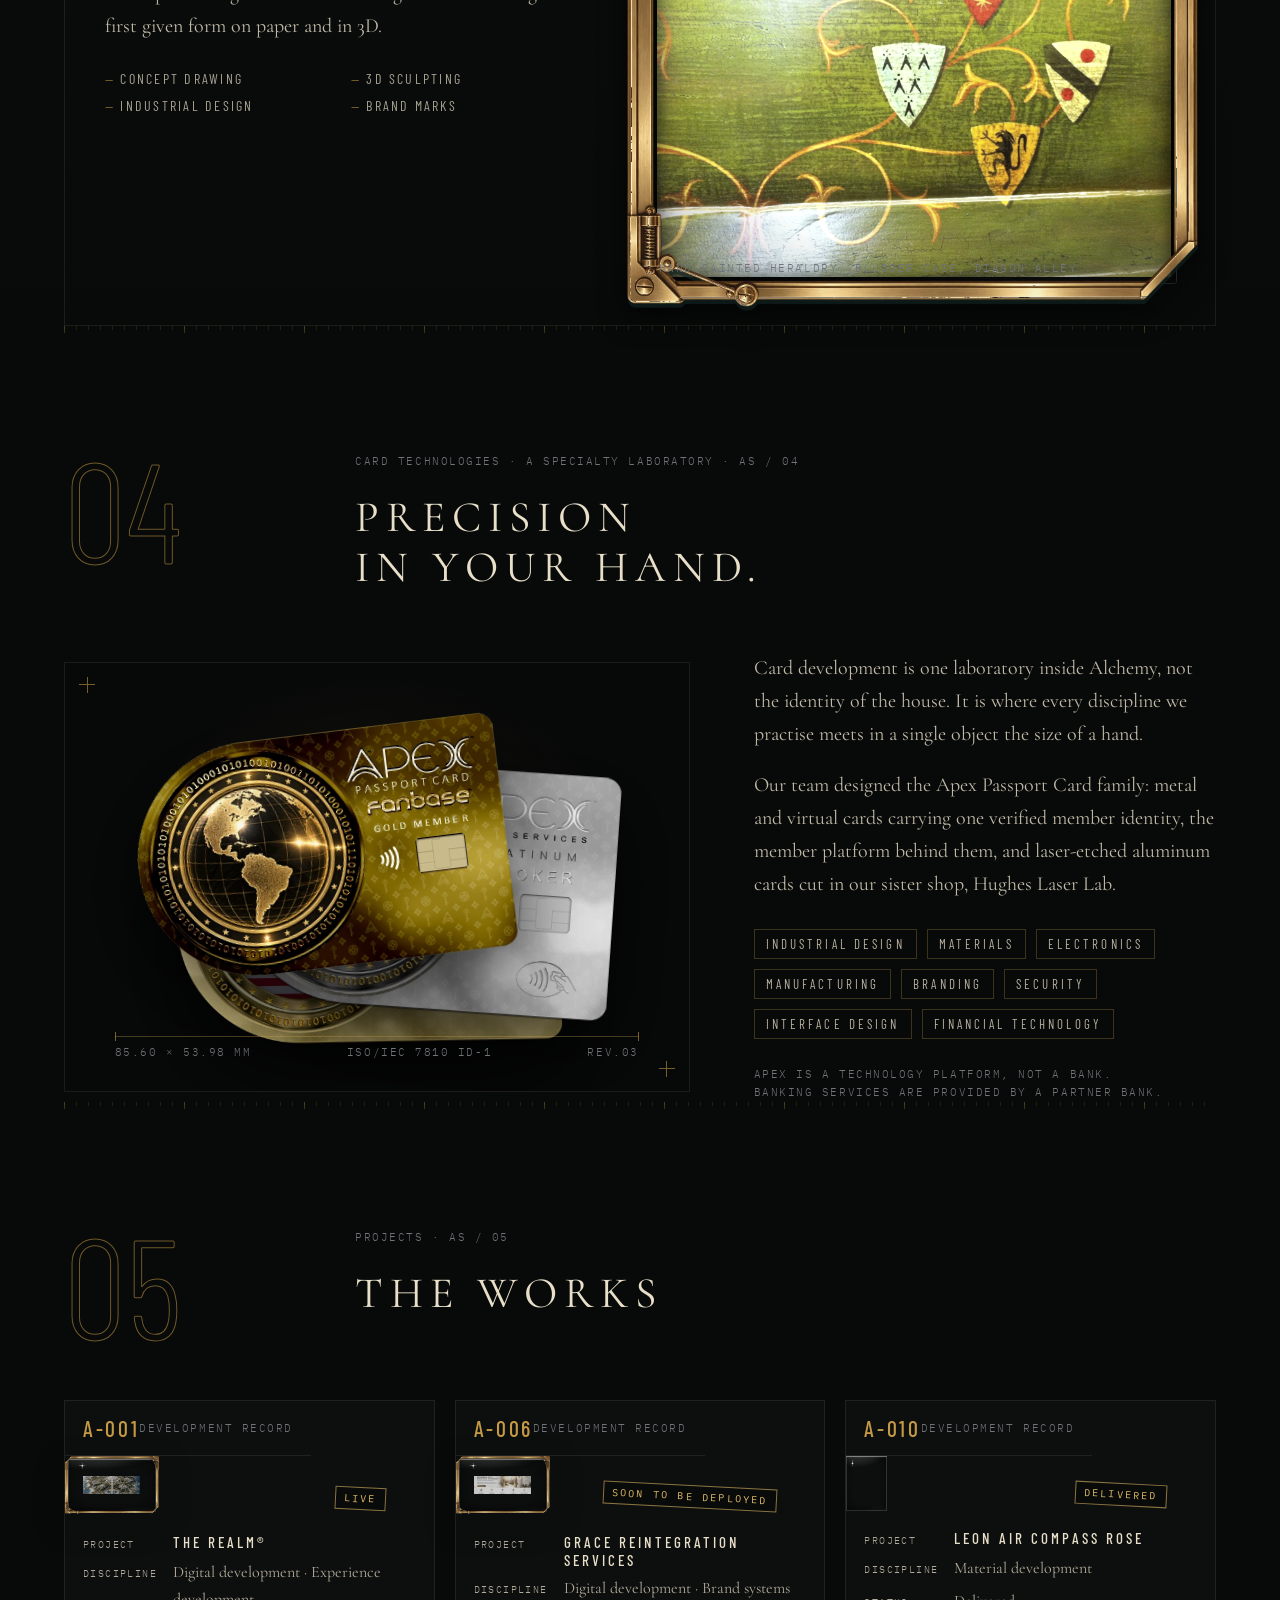
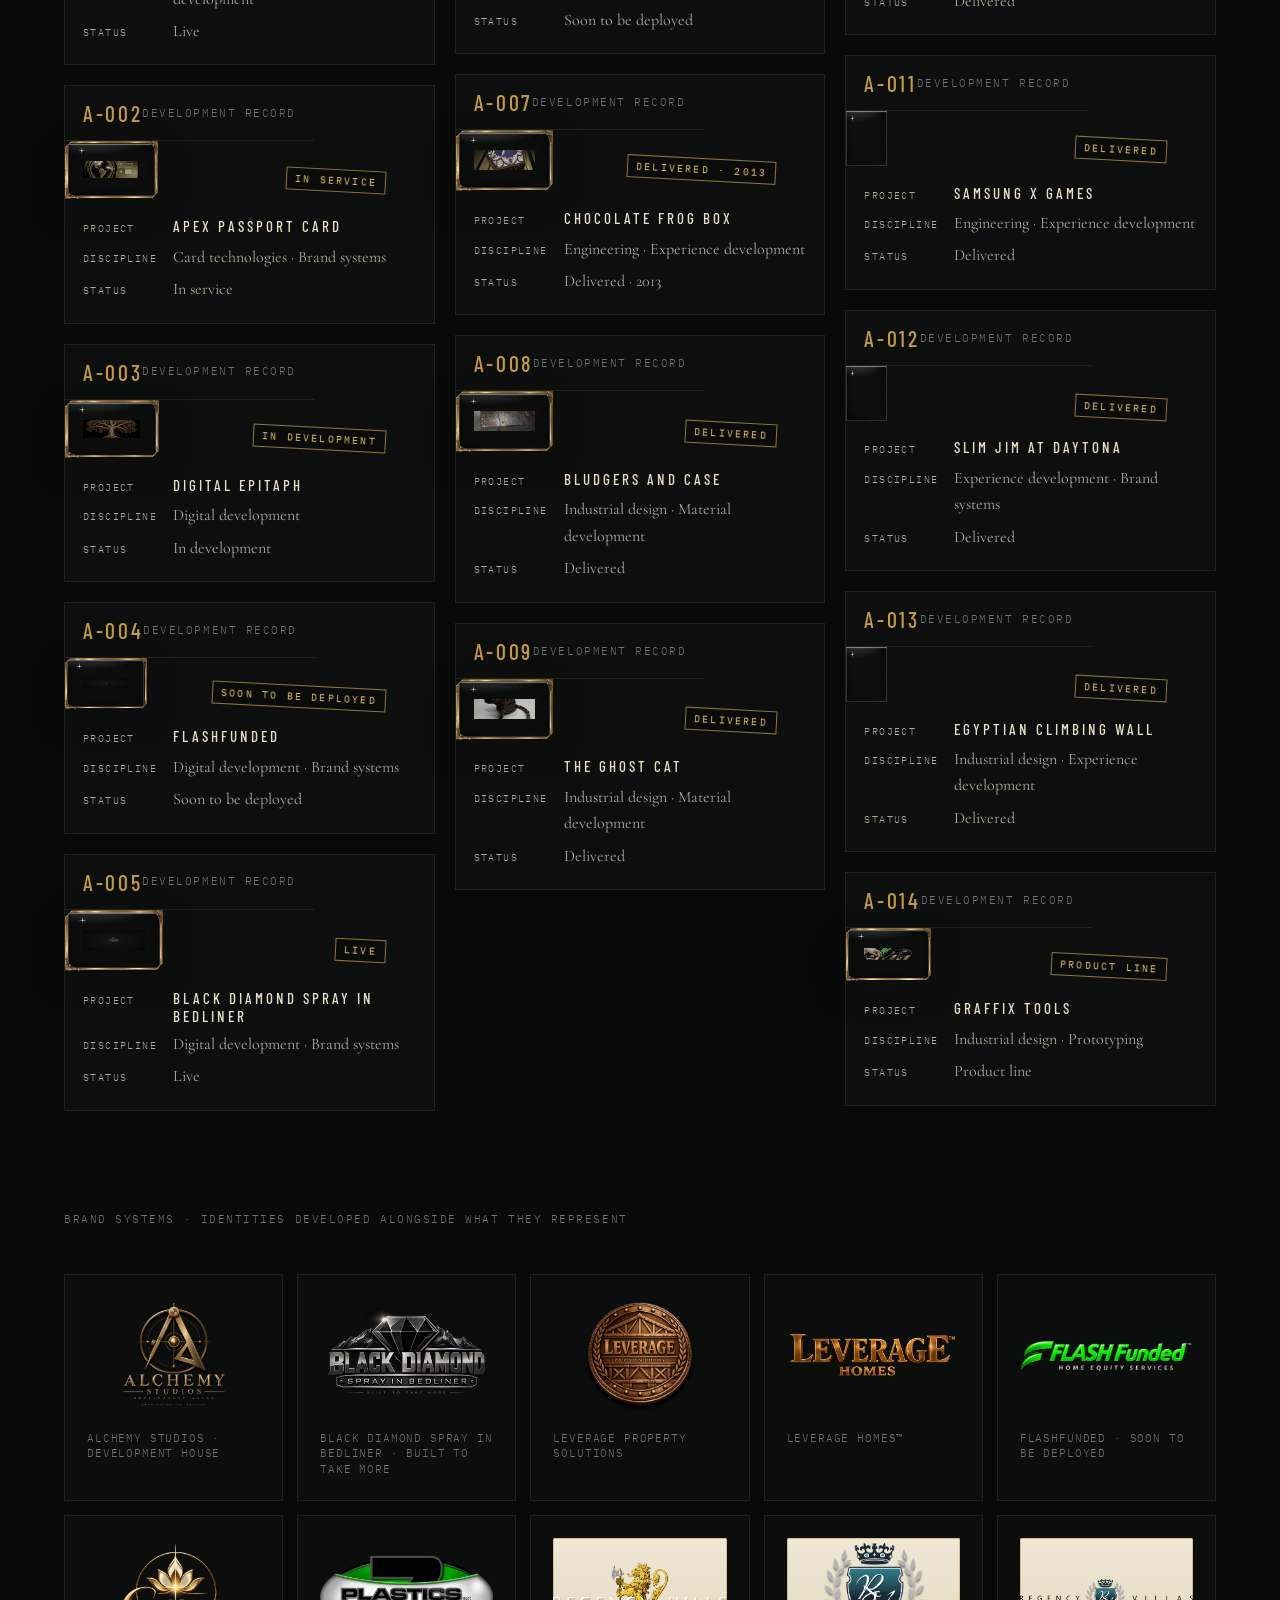
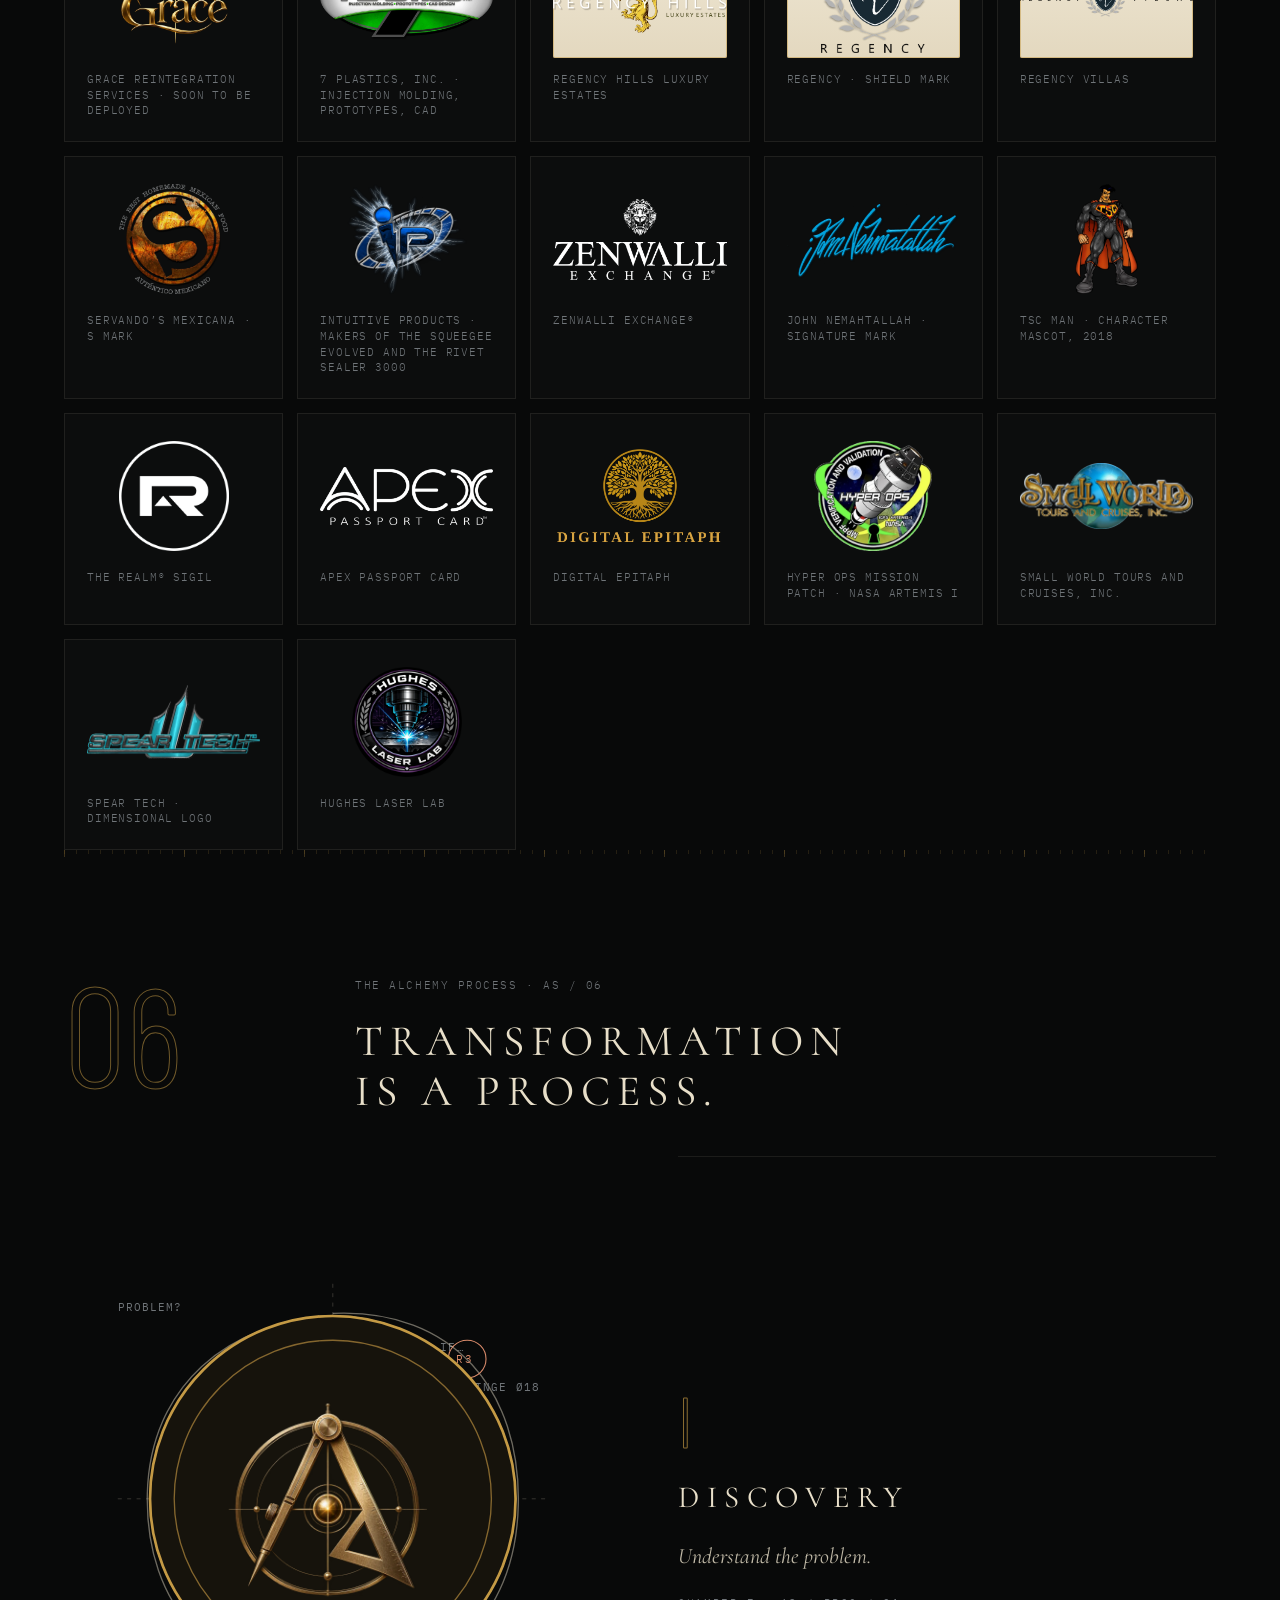
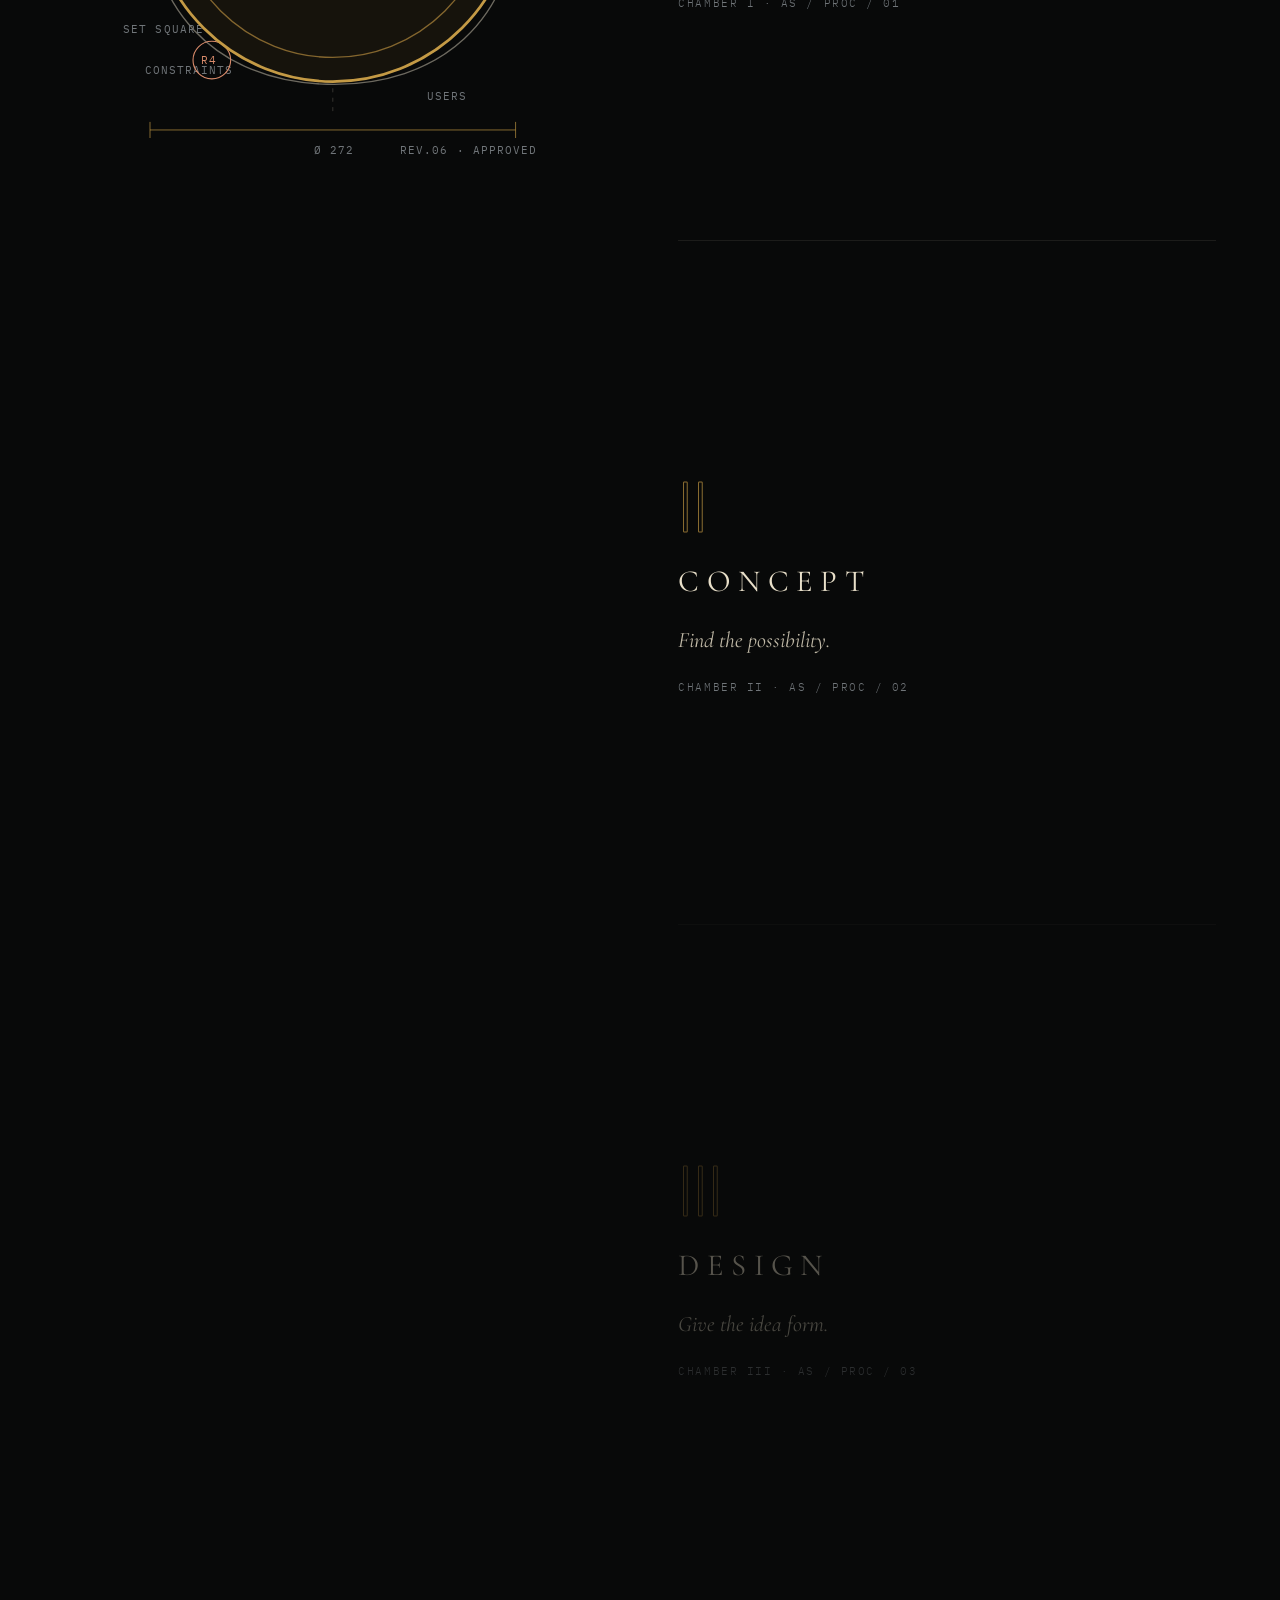
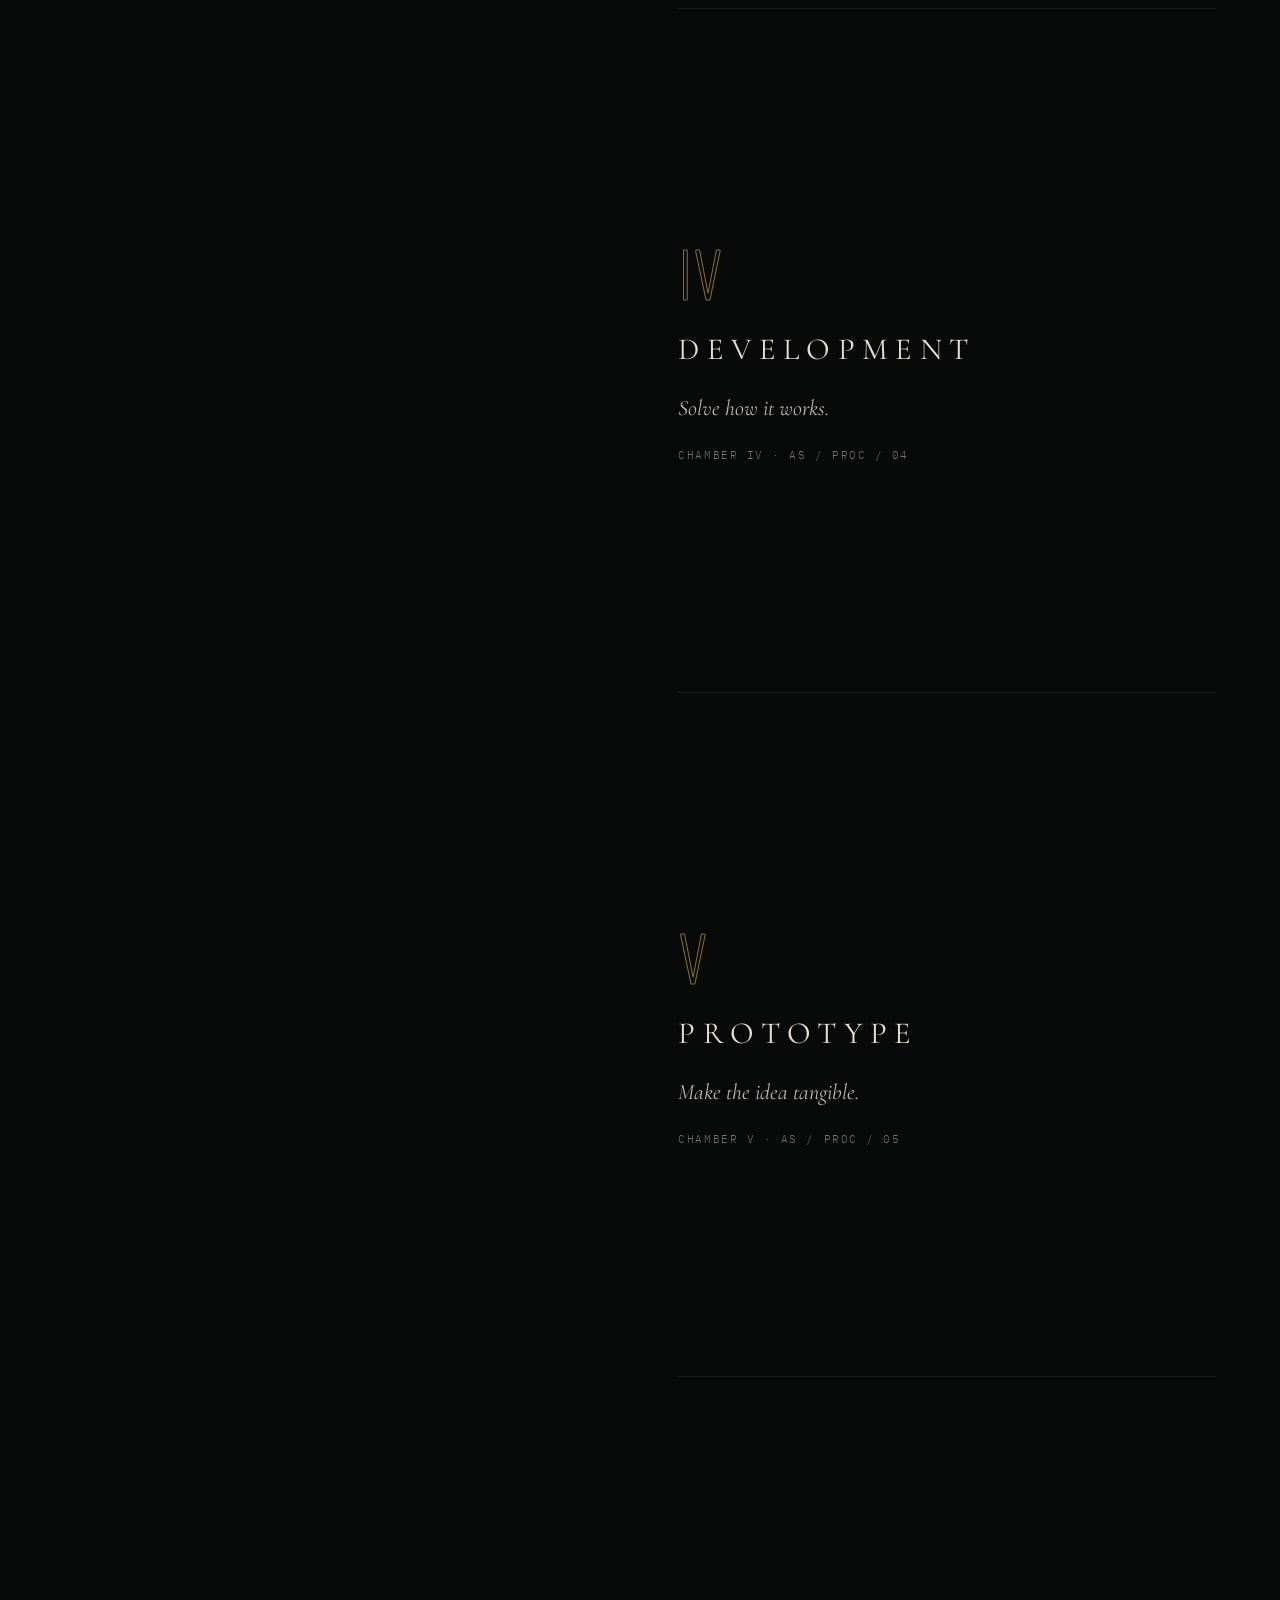
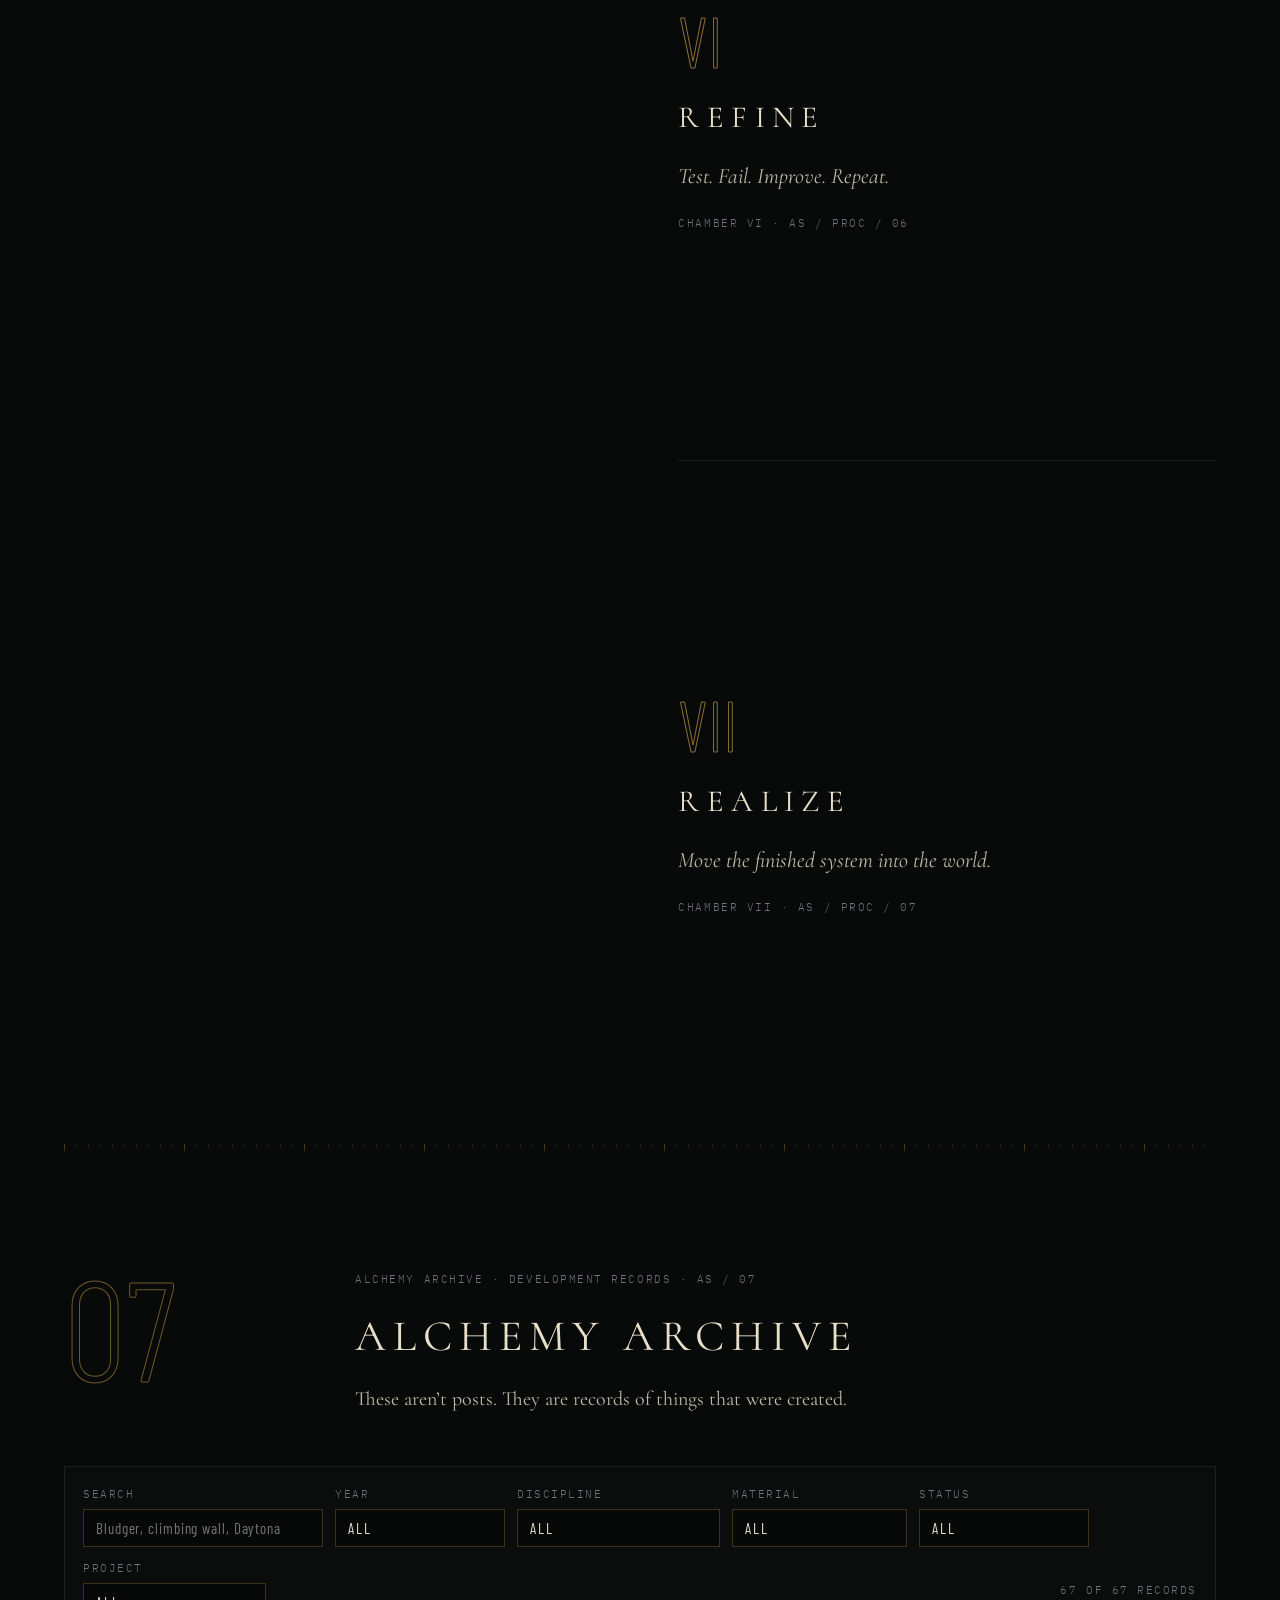
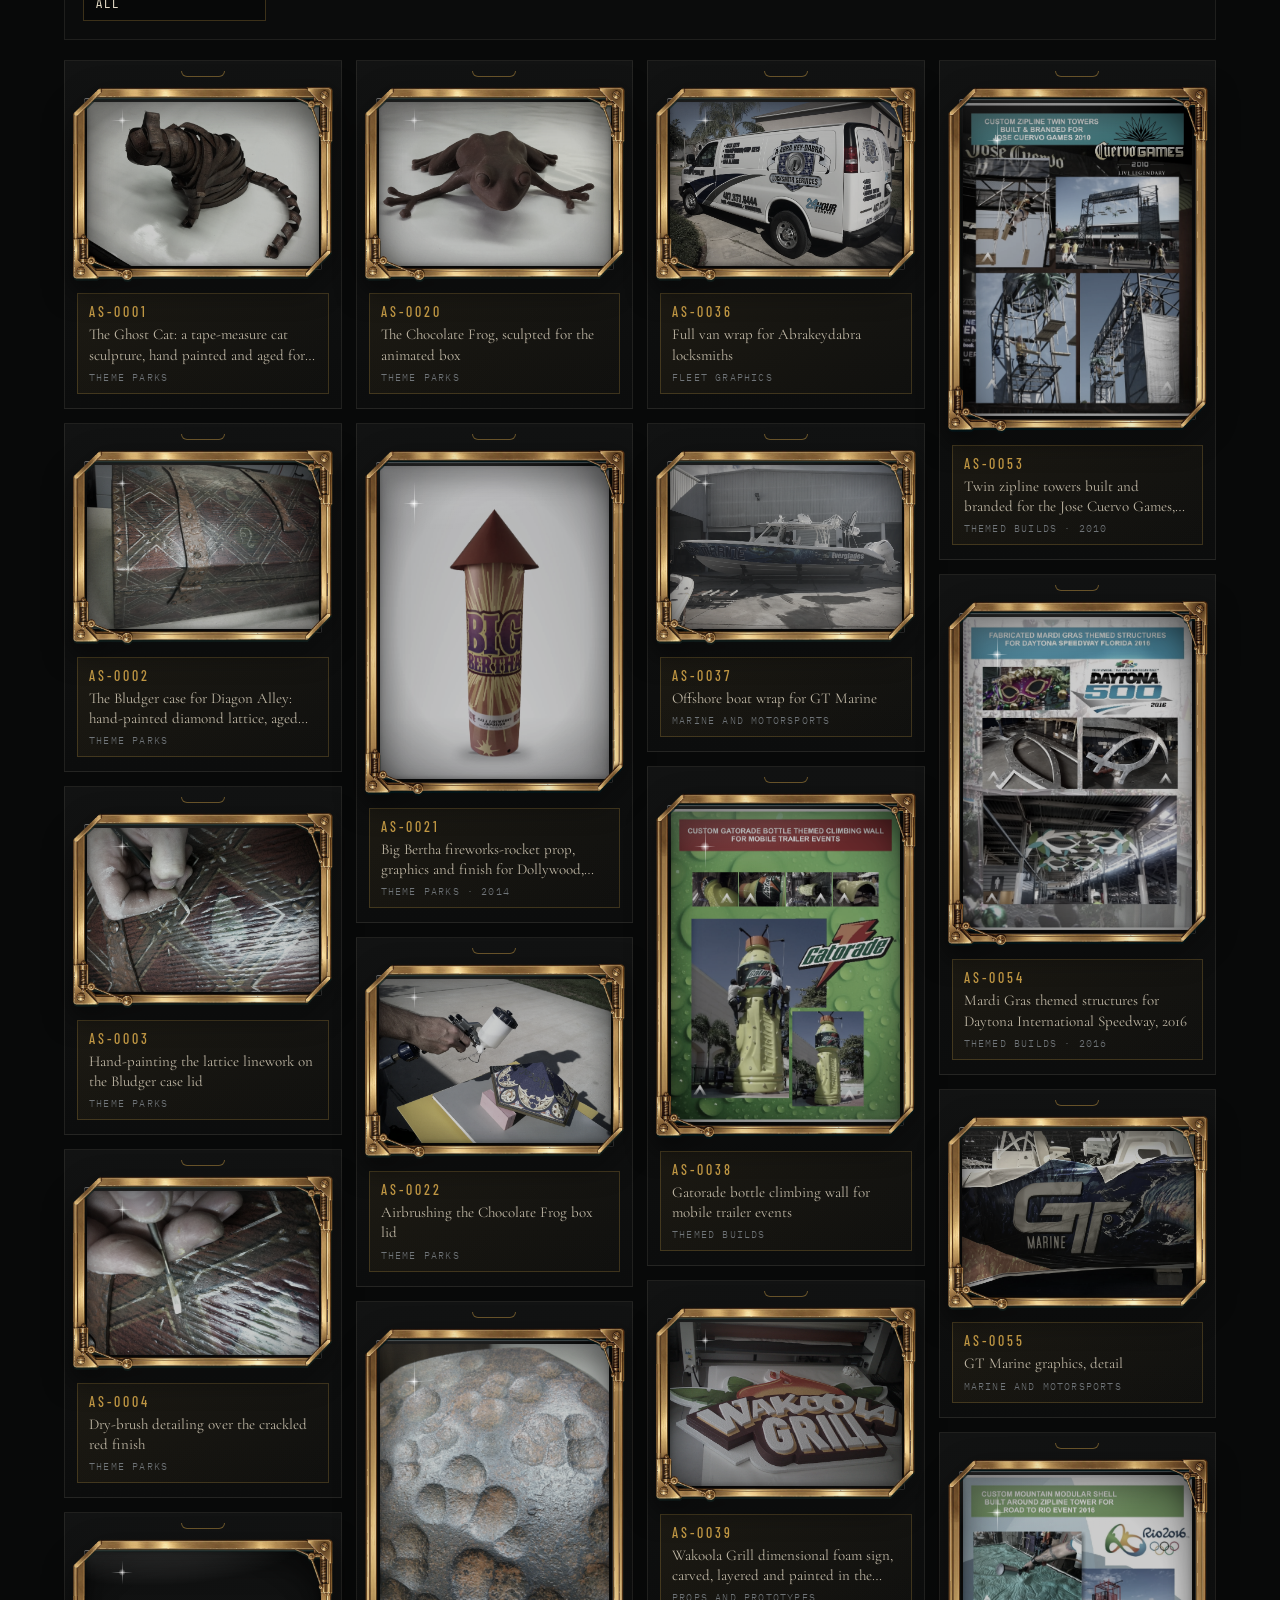
==== commit a2375edc: "Gallery: take down the Troy's Plumbing install photo Co-Authored-By: Claude Opus 5.5 <noreply@anthro" ====
--- a/index.html
+++ b/index.html
@@ -924,7 +924,6 @@
  ['acguys-van-side','fleet','AC Guys van wrap, driver side, with the diamond-plate lower panels',1600,1200],
  ['john-n-blog-header','web','Website header for John N.\'s Real Estate and Financial News Blog, his signature mark over a lit Florida home',1600,764],
  ['troys-plumbing-van','fleet','Full Sprinter van wrap for Troy\'s Plumbing, mascot, flag and diamond-plate logo',1600,1200],
- ['troys-plumbing-install','fleet','Vicki assisting on the Troy\'s Plumbing wrap install, rear doors',1600,1200],
  ['kemperle-sprinter','fleet','Full Sprinter van wrap for Albert Kemperle of Florida',1600,1195],
  ['kemperle-rear','fleet','Kemperle Sprinter wrap carried around the rear doors',1600,1195],
  ['kemperle-install','fleet','Applying cut-vinyl lettering over the printed Kemperle wrap',1800,1344],
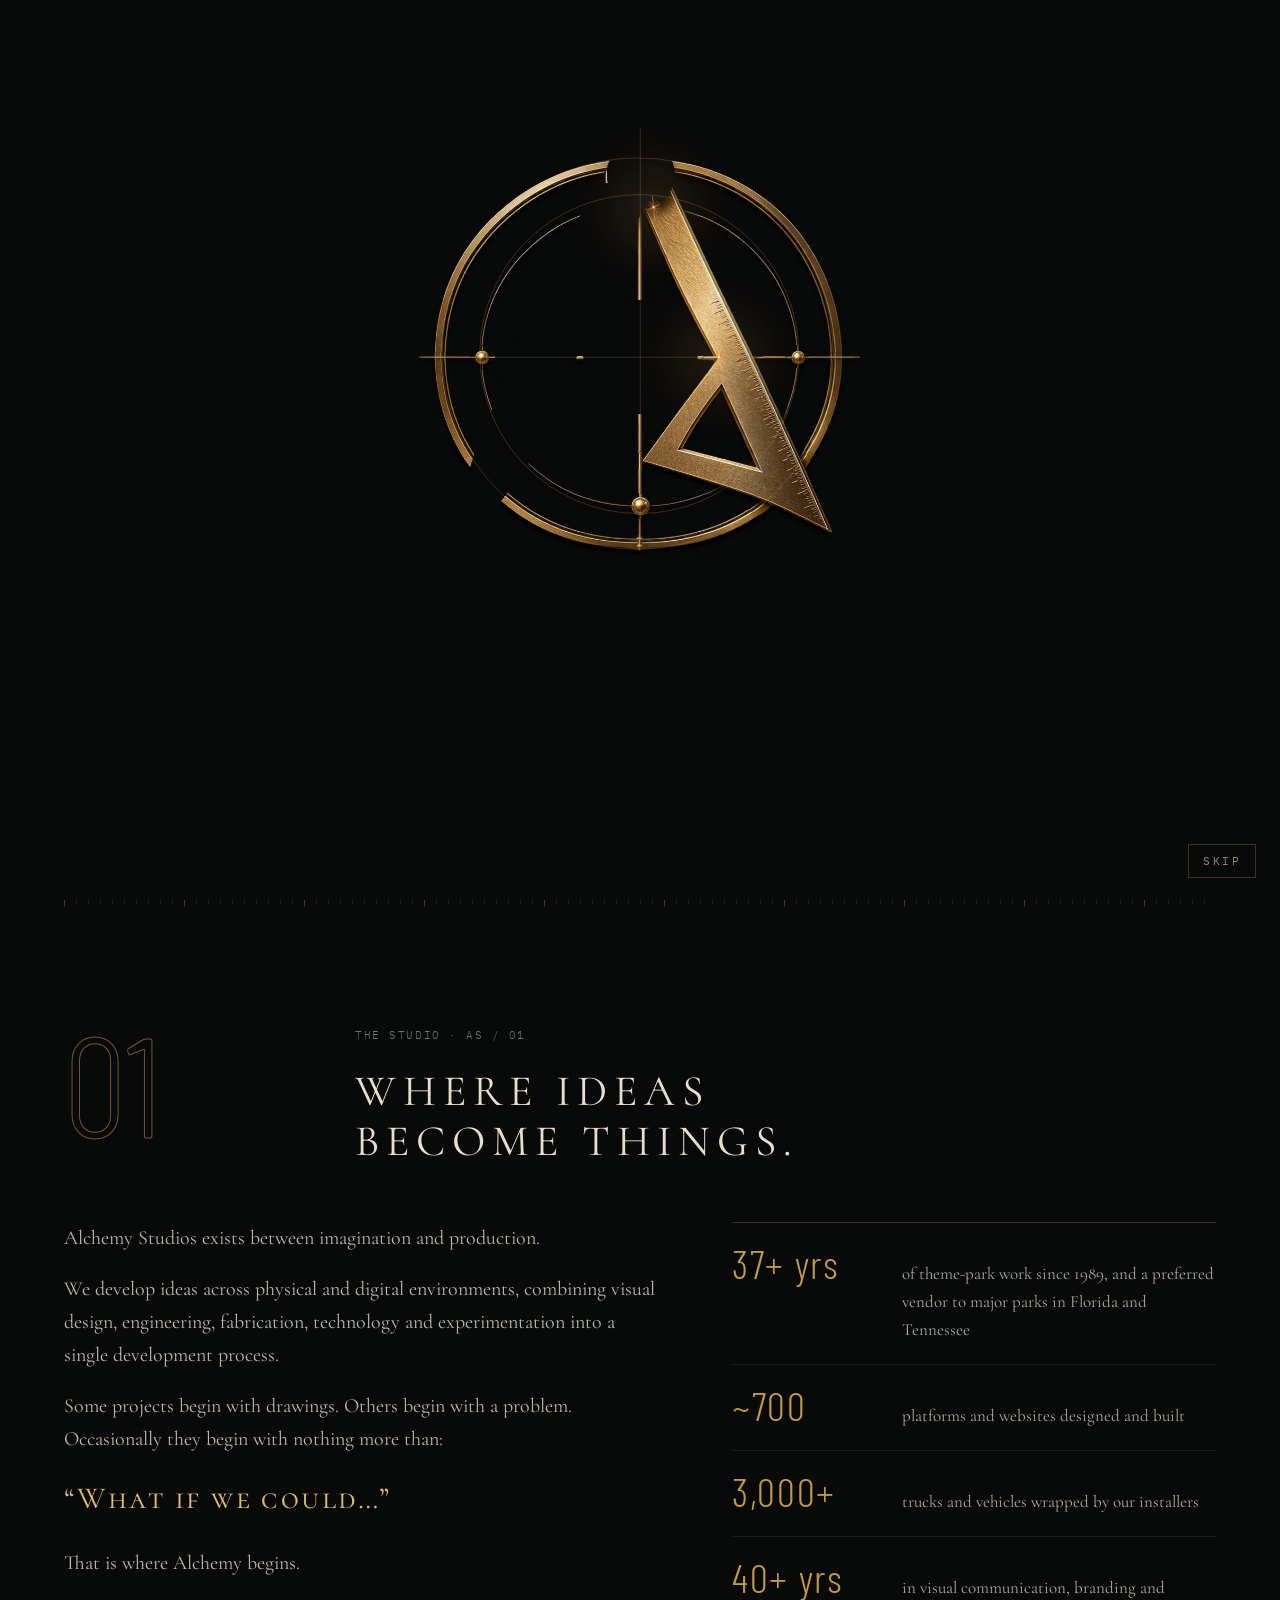
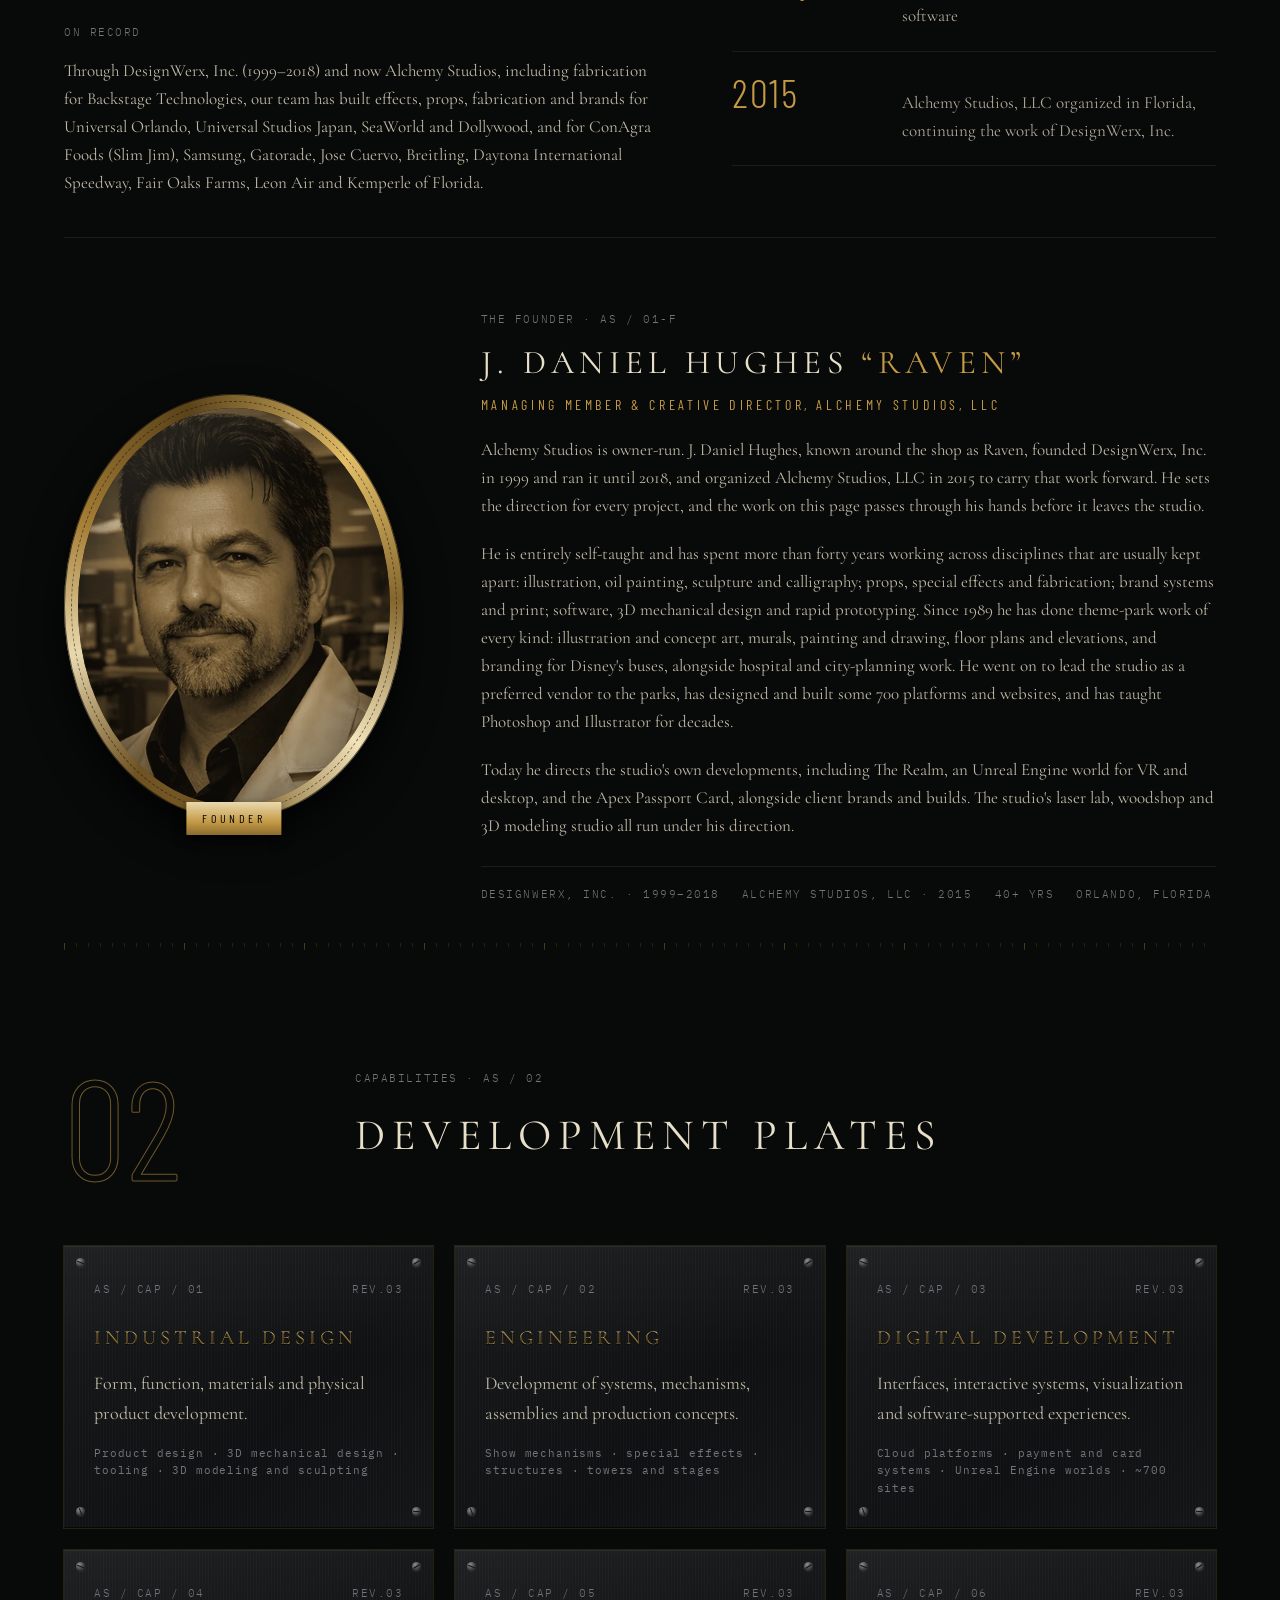
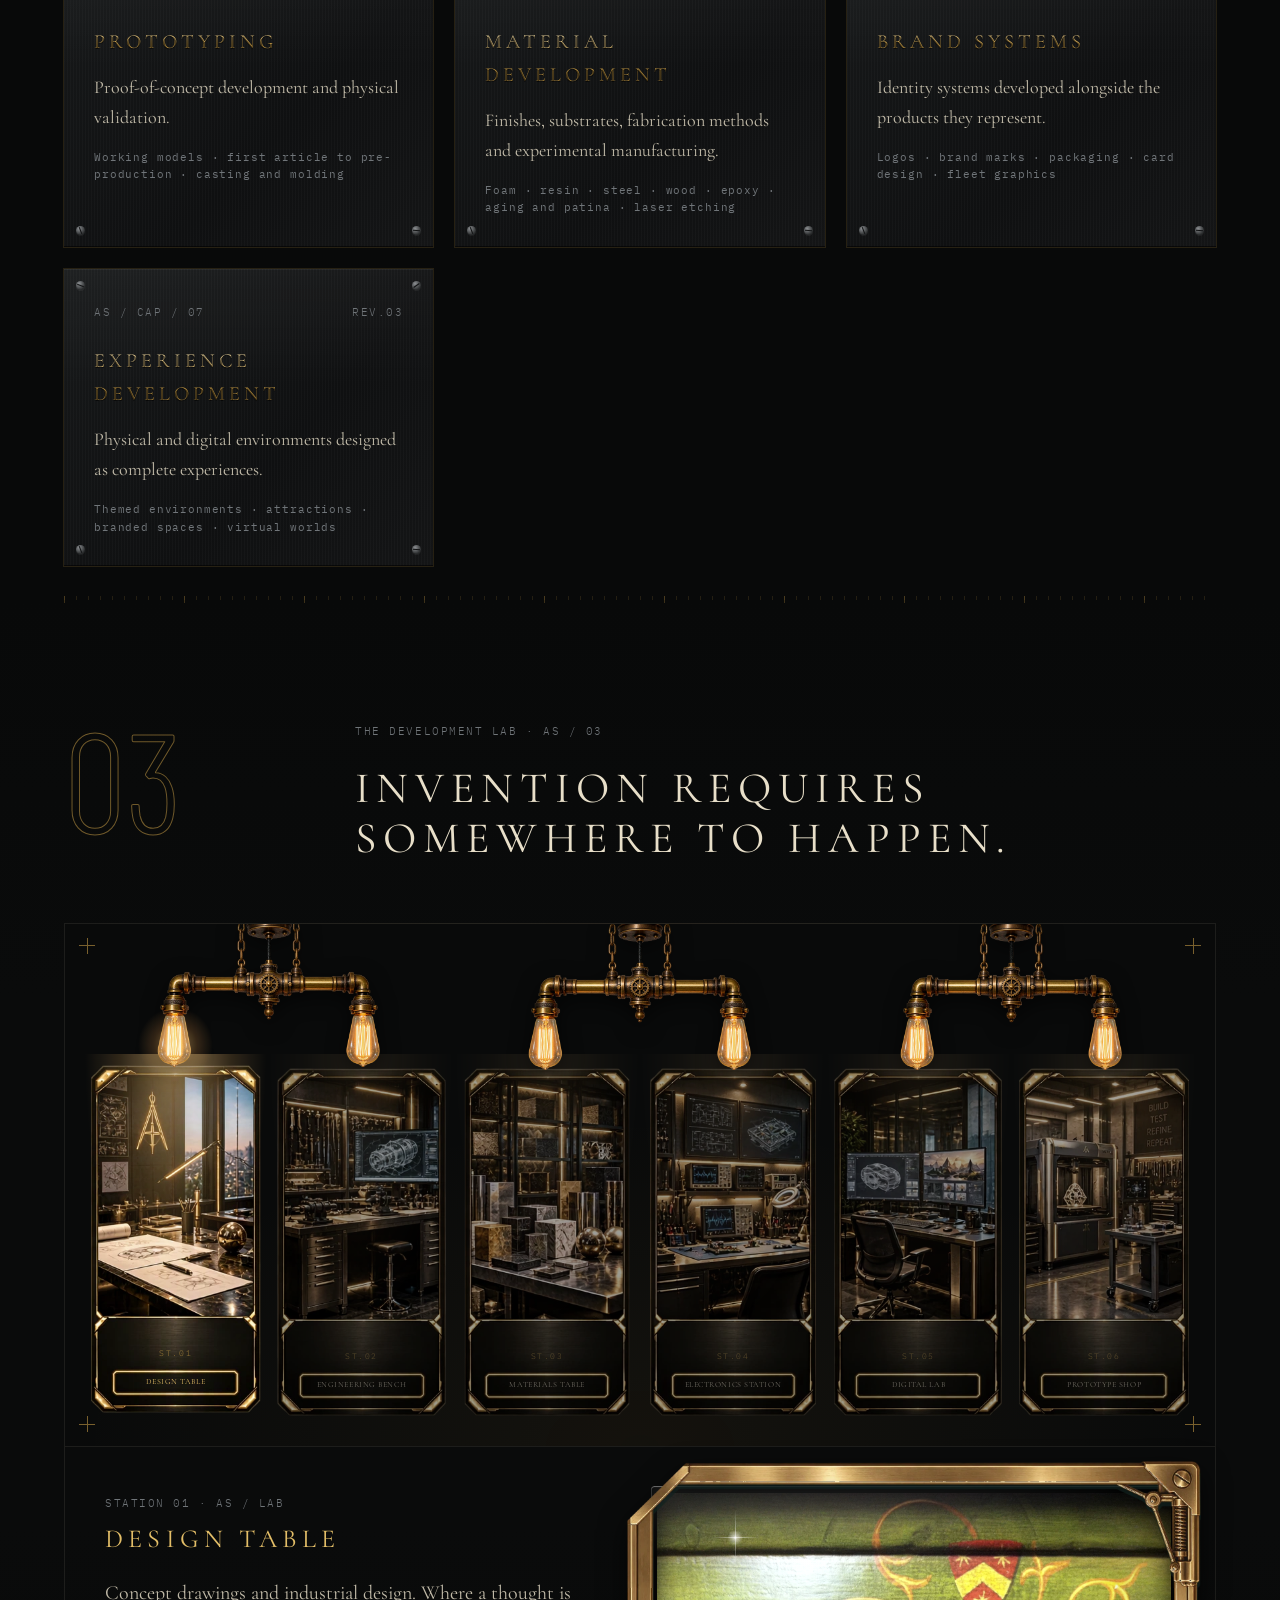
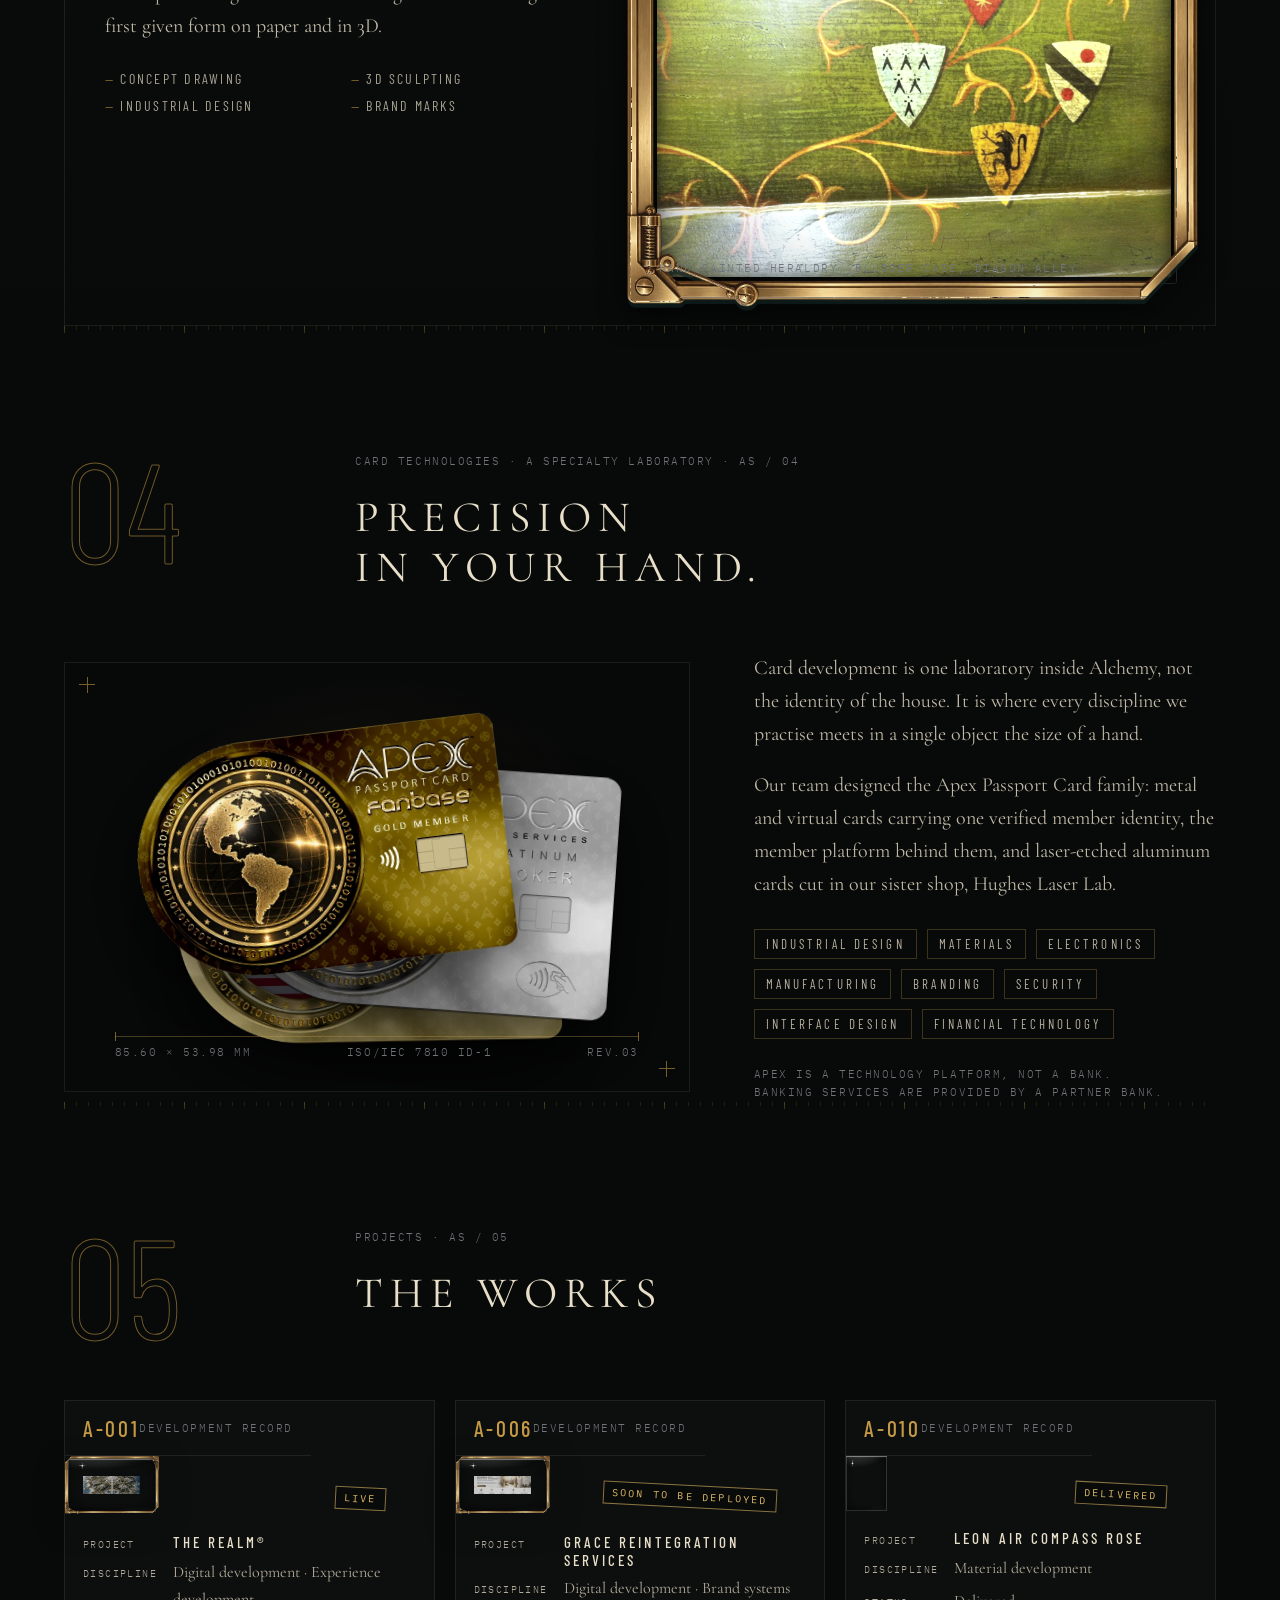
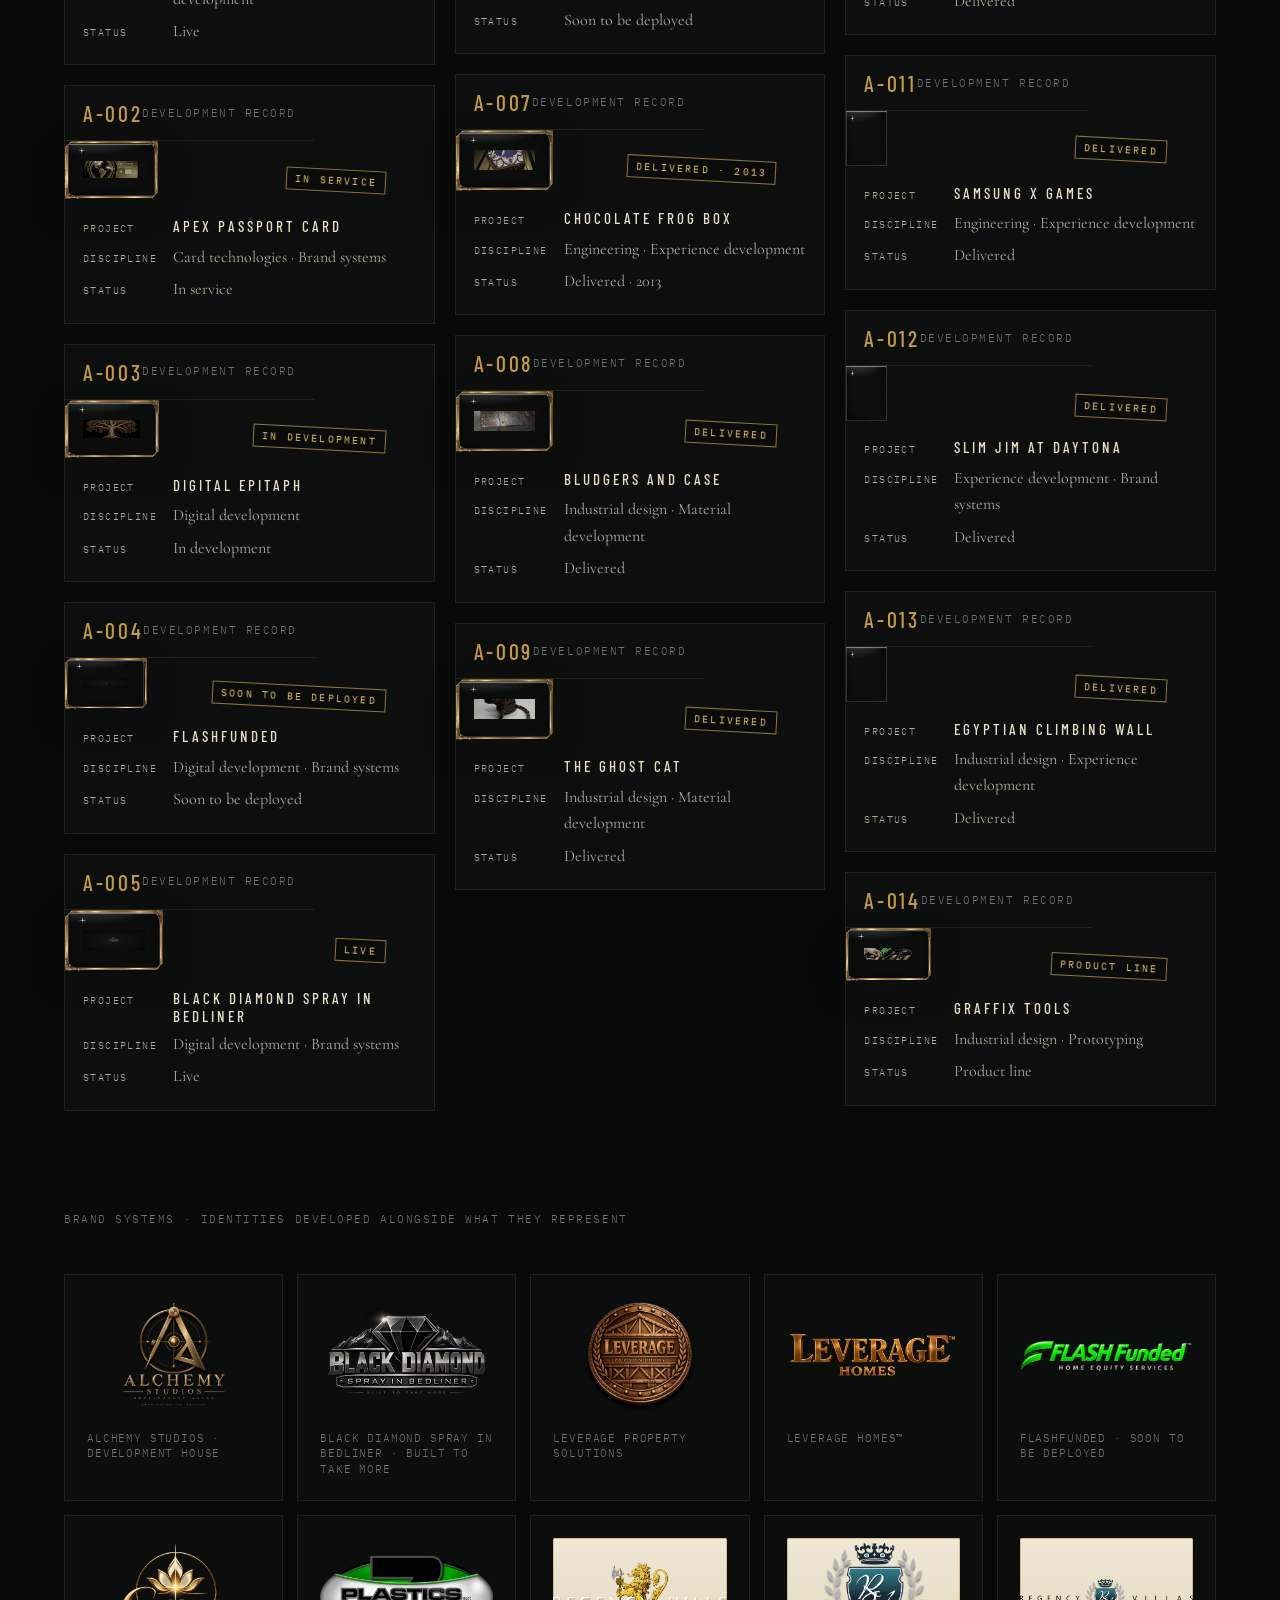
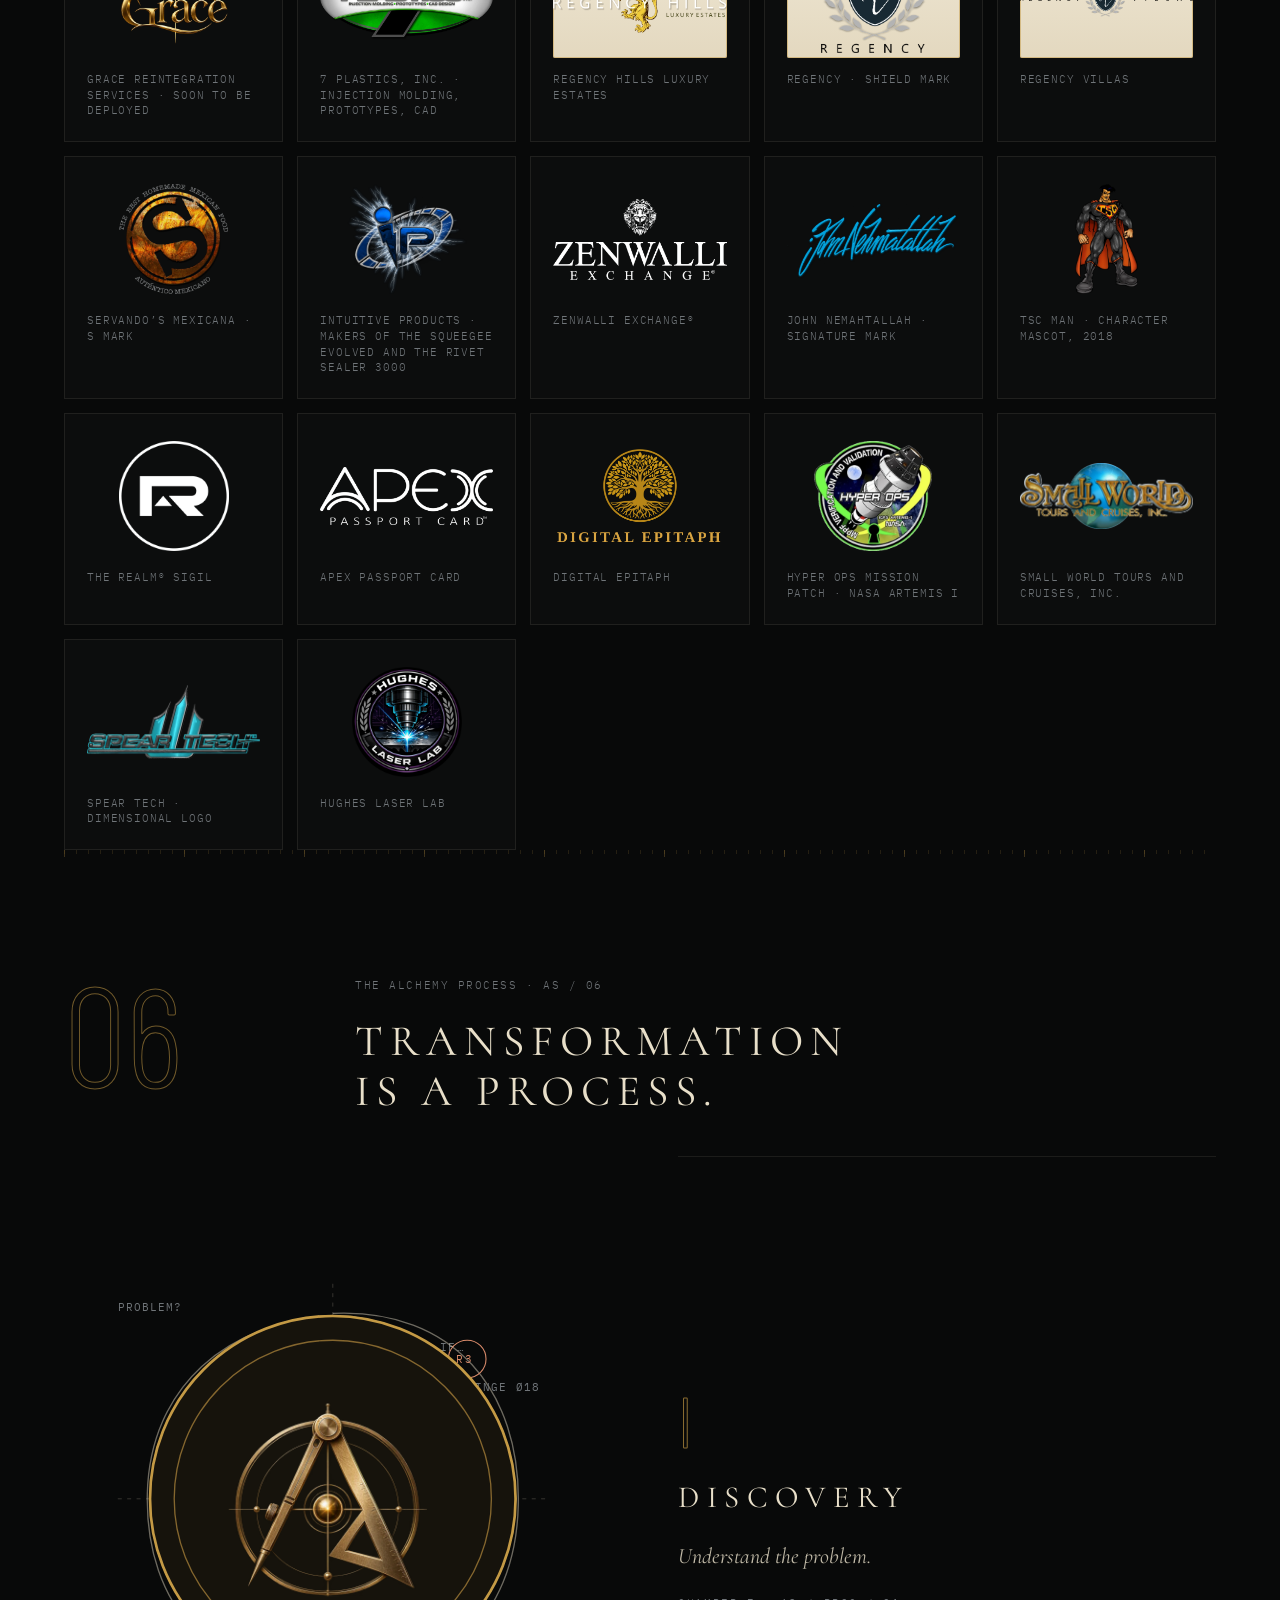
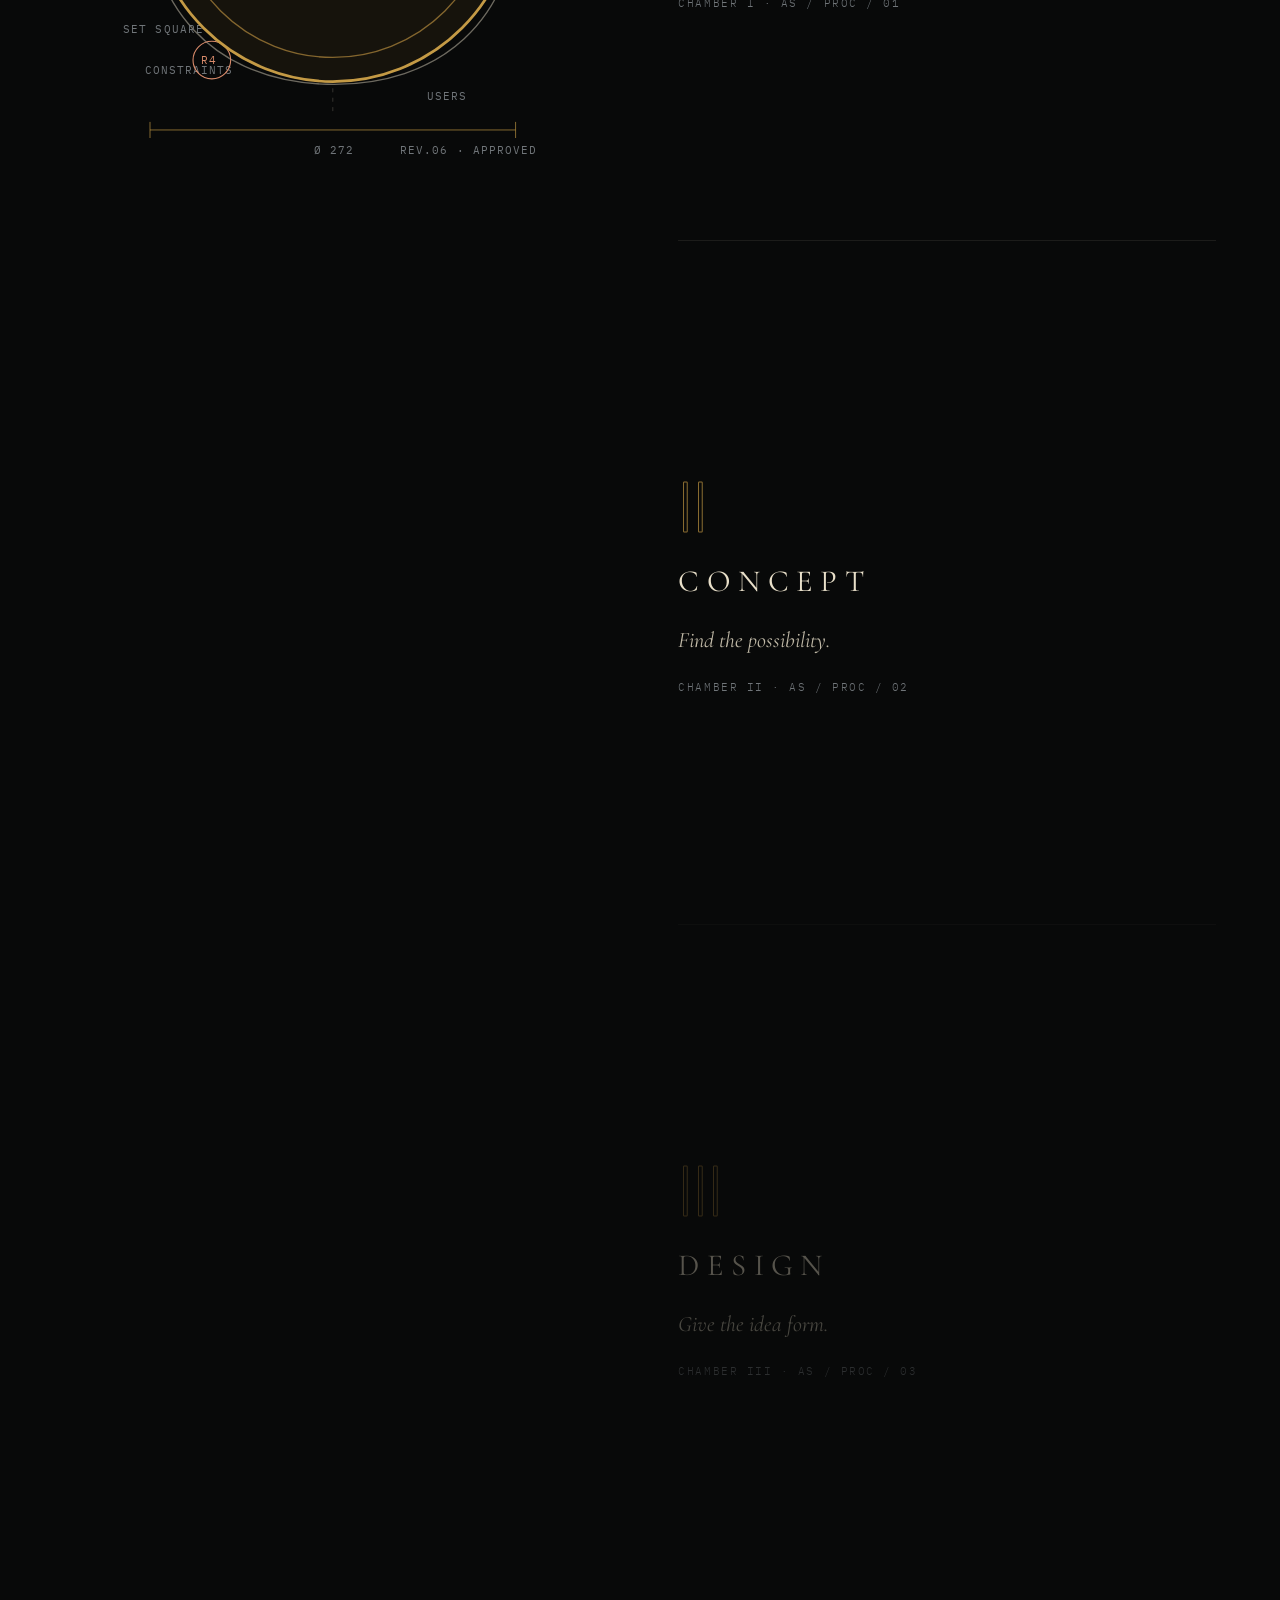
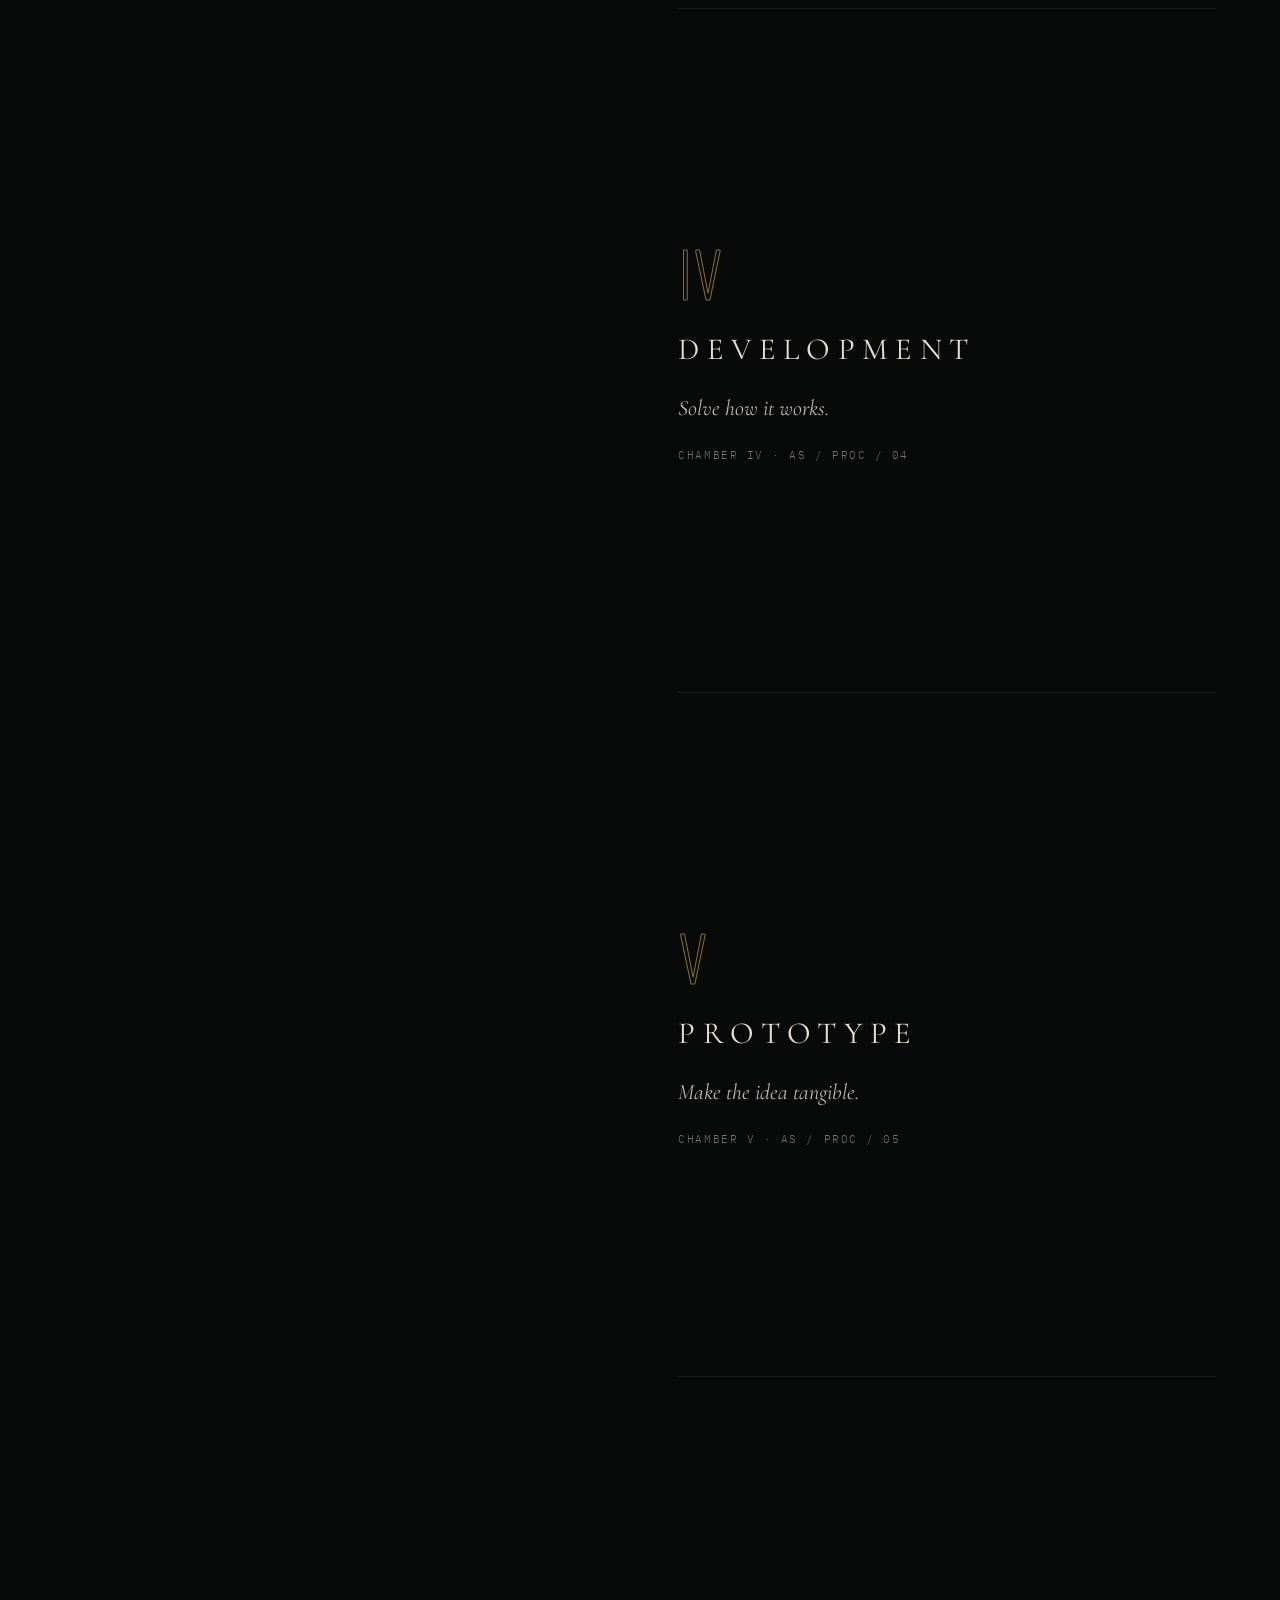
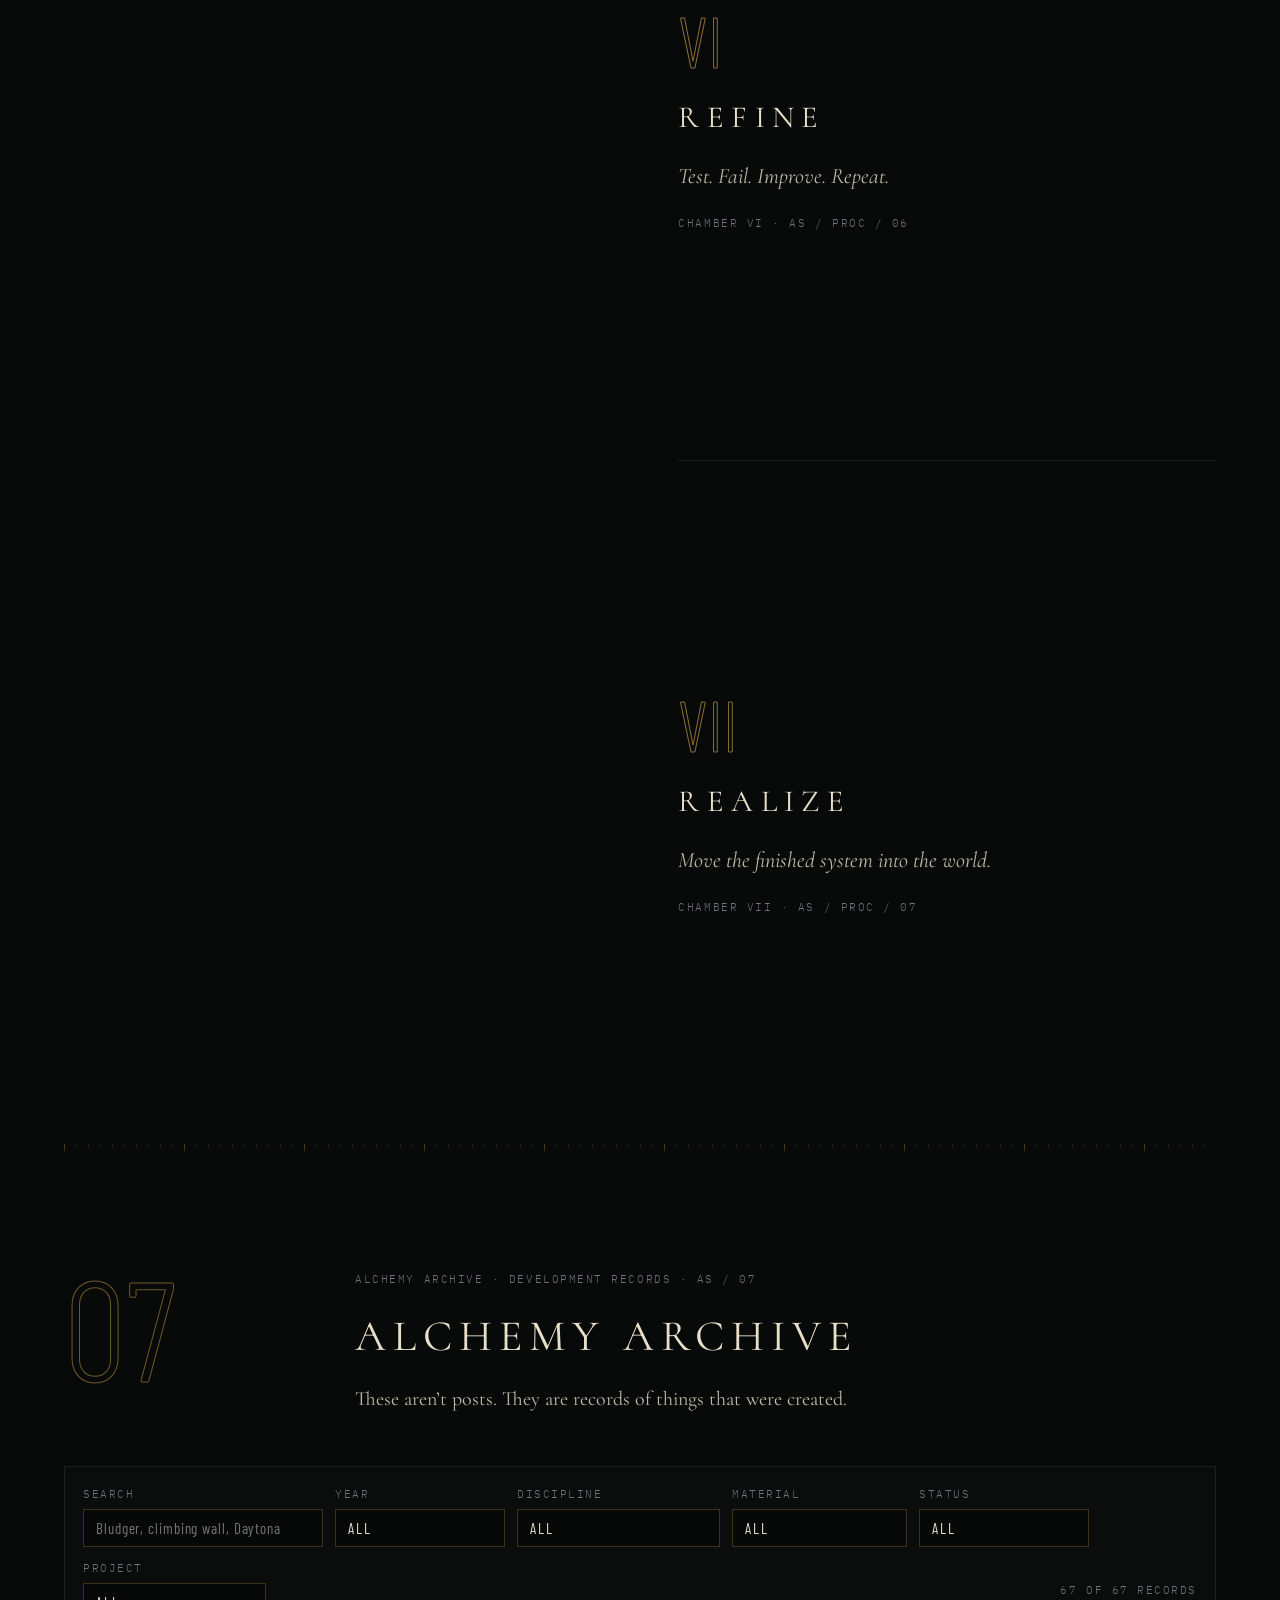
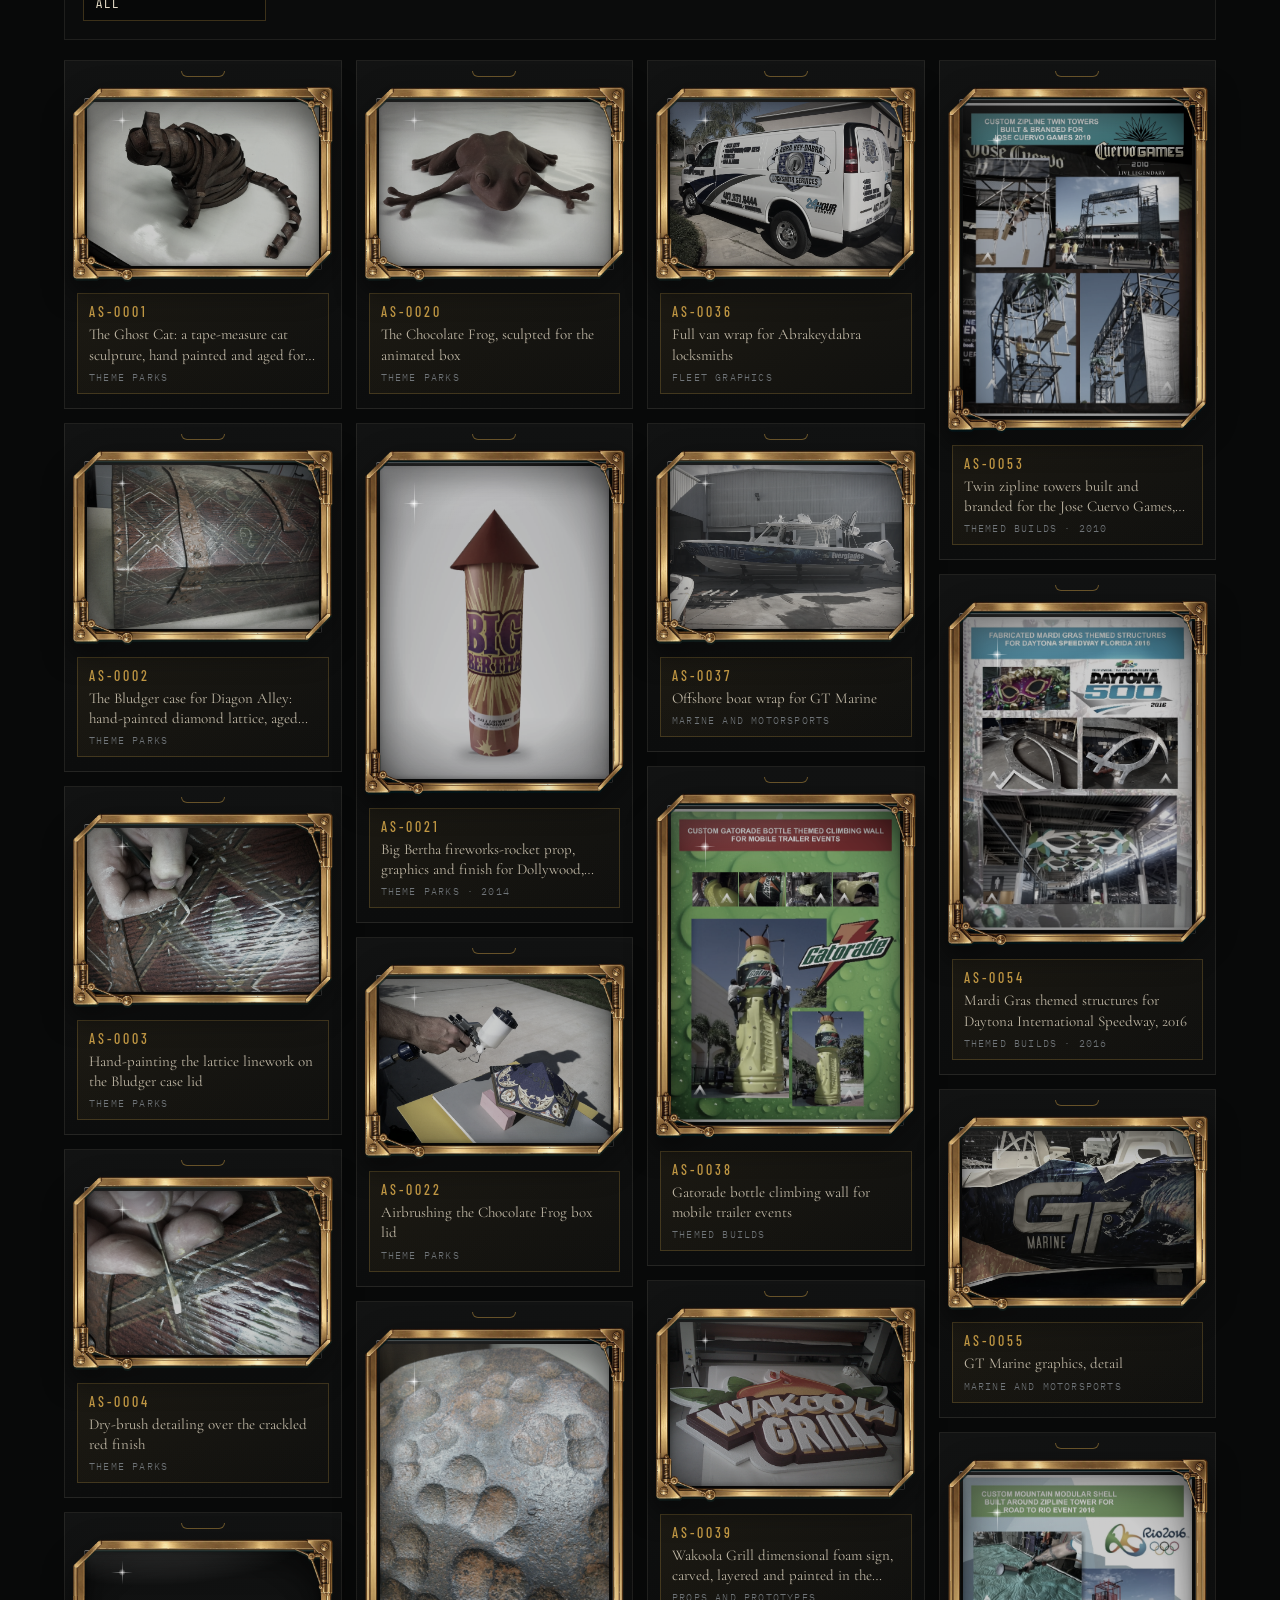
==== commit 80422e2b: "Photos the host refuses now retry up to five times with growing delays (was once, and never for the " ====
--- a/index.html
+++ b/index.html
@@ -17,6 +17,8 @@
 <script type="application/ld+json">
 {"@context":"https://schema.org","@type":"Organization","name":"Alchemy Studios, LLC","legalName":"ALCHEMY STUDIOS LLC","foundingDate":"2015-09-22","address":{"@type":"PostalAddress","addressLocality":"Orlando","addressRegion":"FL","addressCountry":"US"},"parentOrganization":{"@type":"Organization","name":"ZenChip PRIME Corp."},"founder":{"@type":"Person","name":"J. Daniel Hughes"},"identifier":"Florida Division of Corporations document no. L15000160768","logo":"assets/brand/alchemy-logo-2027.webp"}
 </script>
+<script>/* any photo the host refuses (too many requests at once) tries again, up to five times, a little later each time */
+document.addEventListener('error',function(e){var im=e.target;if(!im||im.tagName!=='IMG'||im.dataset.src)return;var n=+(im.dataset.r||0);if(n>=5)return;im.dataset.r=n+1;var s=(im.getAttribute('src')||'').replace(/([?&])r=\d+$/,'');if(!s)return;setTimeout(function(){im.src=s+(s.indexOf('?')<0?'?':'&')+'r='+(n+1)},1500*(n+1))},true);</script>
 <style>
 @font-face{font-family:'Cormorant Garamond';font-weight:400;font-style:normal;font-display:swap;src:url(assets/fonts/cormorant-garamond-latin-400-normal.woff2) format('woff2')}
 @font-face{font-family:'Cormorant Garamond';font-weight:500;font-style:normal;font-display:swap;src:url(assets/fonts/cormorant-garamond-latin-500-normal.woff2) format('woff2')}
@@ -771,7 +773,7 @@
 var Q=[],busy=0;
 function pump(){while(busy<3&&Q.length){(function(im){busy++;var done=false,fin=function(){if(done)return;done=true;clearTimeout(t);busy--;pump()},t=setTimeout(fin,12000);
   im.addEventListener('load',function(){im.classList.add('ok');fin()},{once:true});
-  im.addEventListener('error',function(){fin();if(!im.dataset.retry){im.dataset.retry=1;setTimeout(function(){Q.push(im);pump()},2500)}},{once:true});
+  im.addEventListener('error',function(){fin();var n=+(im.dataset.retry||0);if(n<5){im.dataset.retry=n+1;setTimeout(function(){im.dataset.src=im.dataset.src.replace(/([?&])r=\d+$/,'');im.dataset.src+=(im.dataset.src.indexOf('?')<0?'?':'&')+'r='+(n+1);Q.push(im);pump()},2000*(n+1))}},{once:true});
   im.src=im.dataset.src})(Q.shift())}}
 var lazyIO='IntersectionObserver' in window?new IntersectionObserver(function(es){es.forEach(function(e){if(e.isIntersecting){lazyIO.unobserve(e.target);Q.push(e.target);pump()}})},{rootMargin:'600px 0px'}):null;
 function lazy(im){if(lazyIO)lazyIO.observe(im);else{Q.push(im);pump()}}
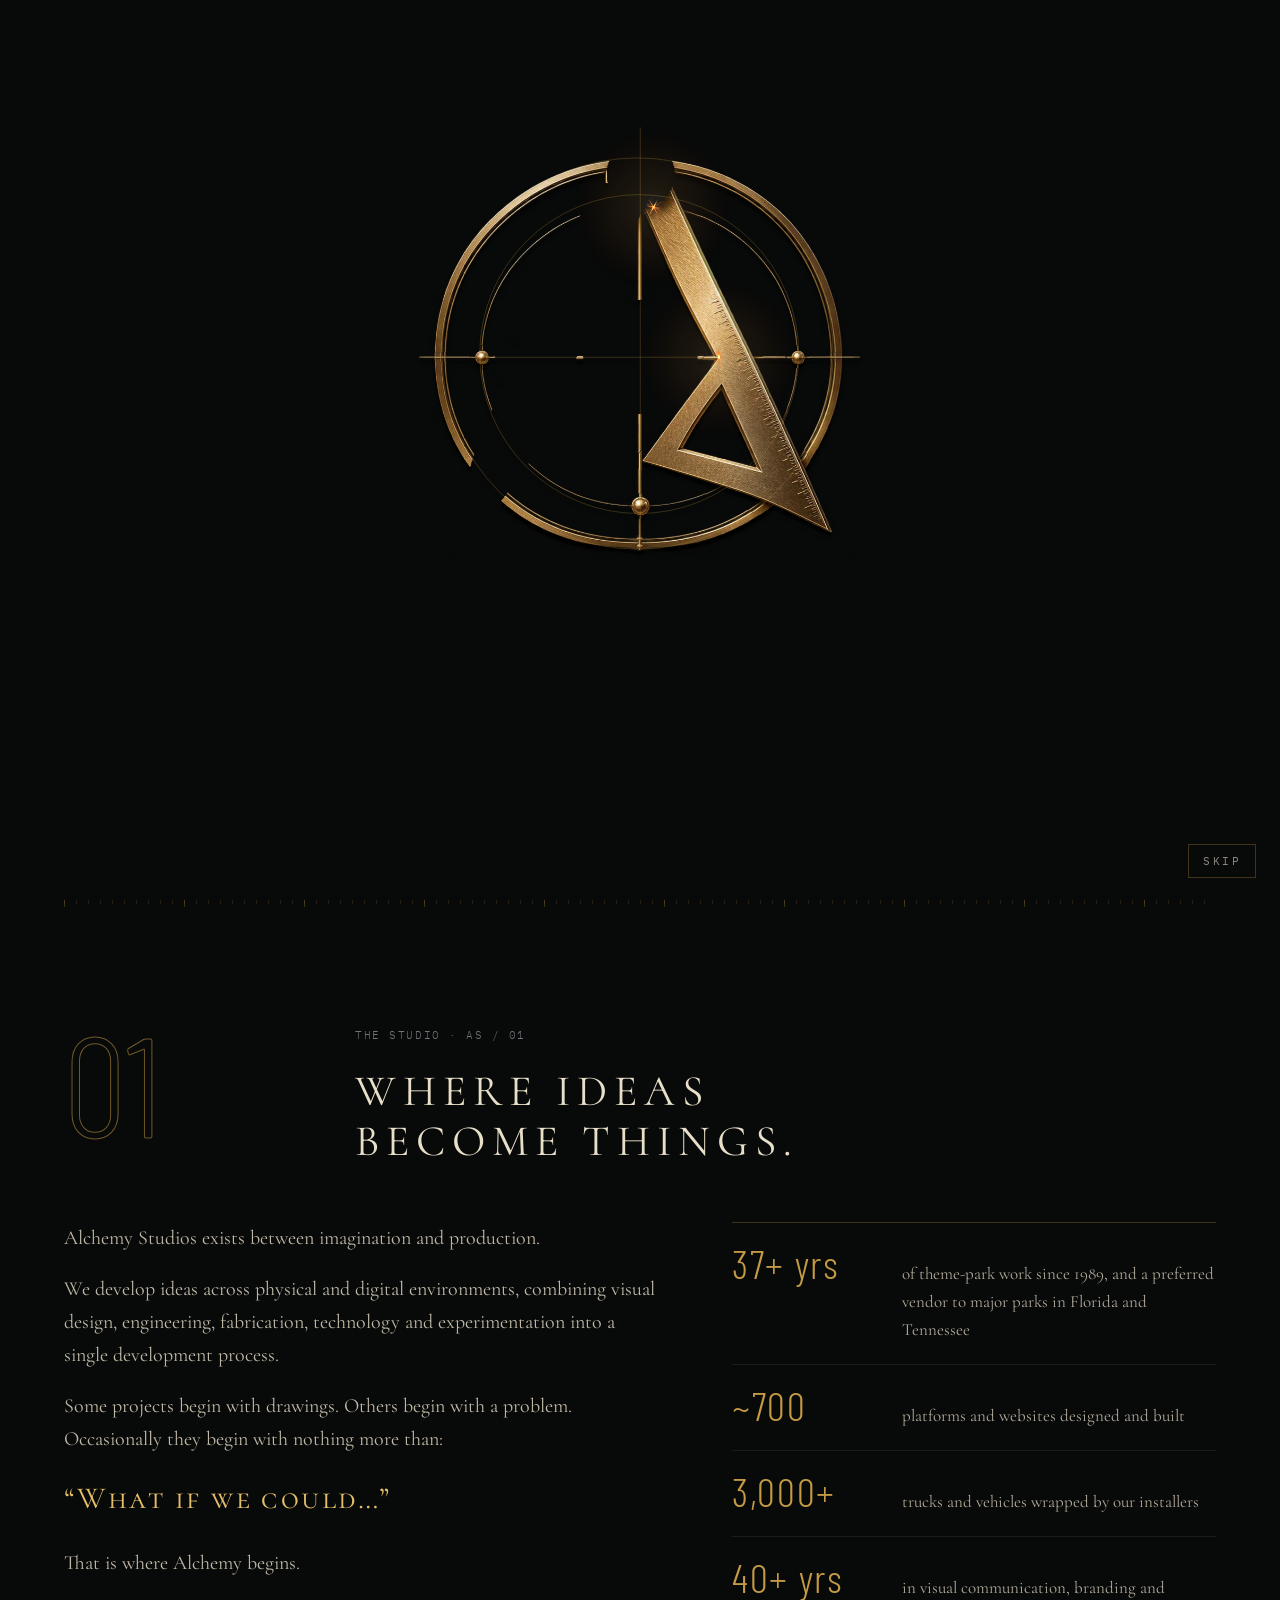
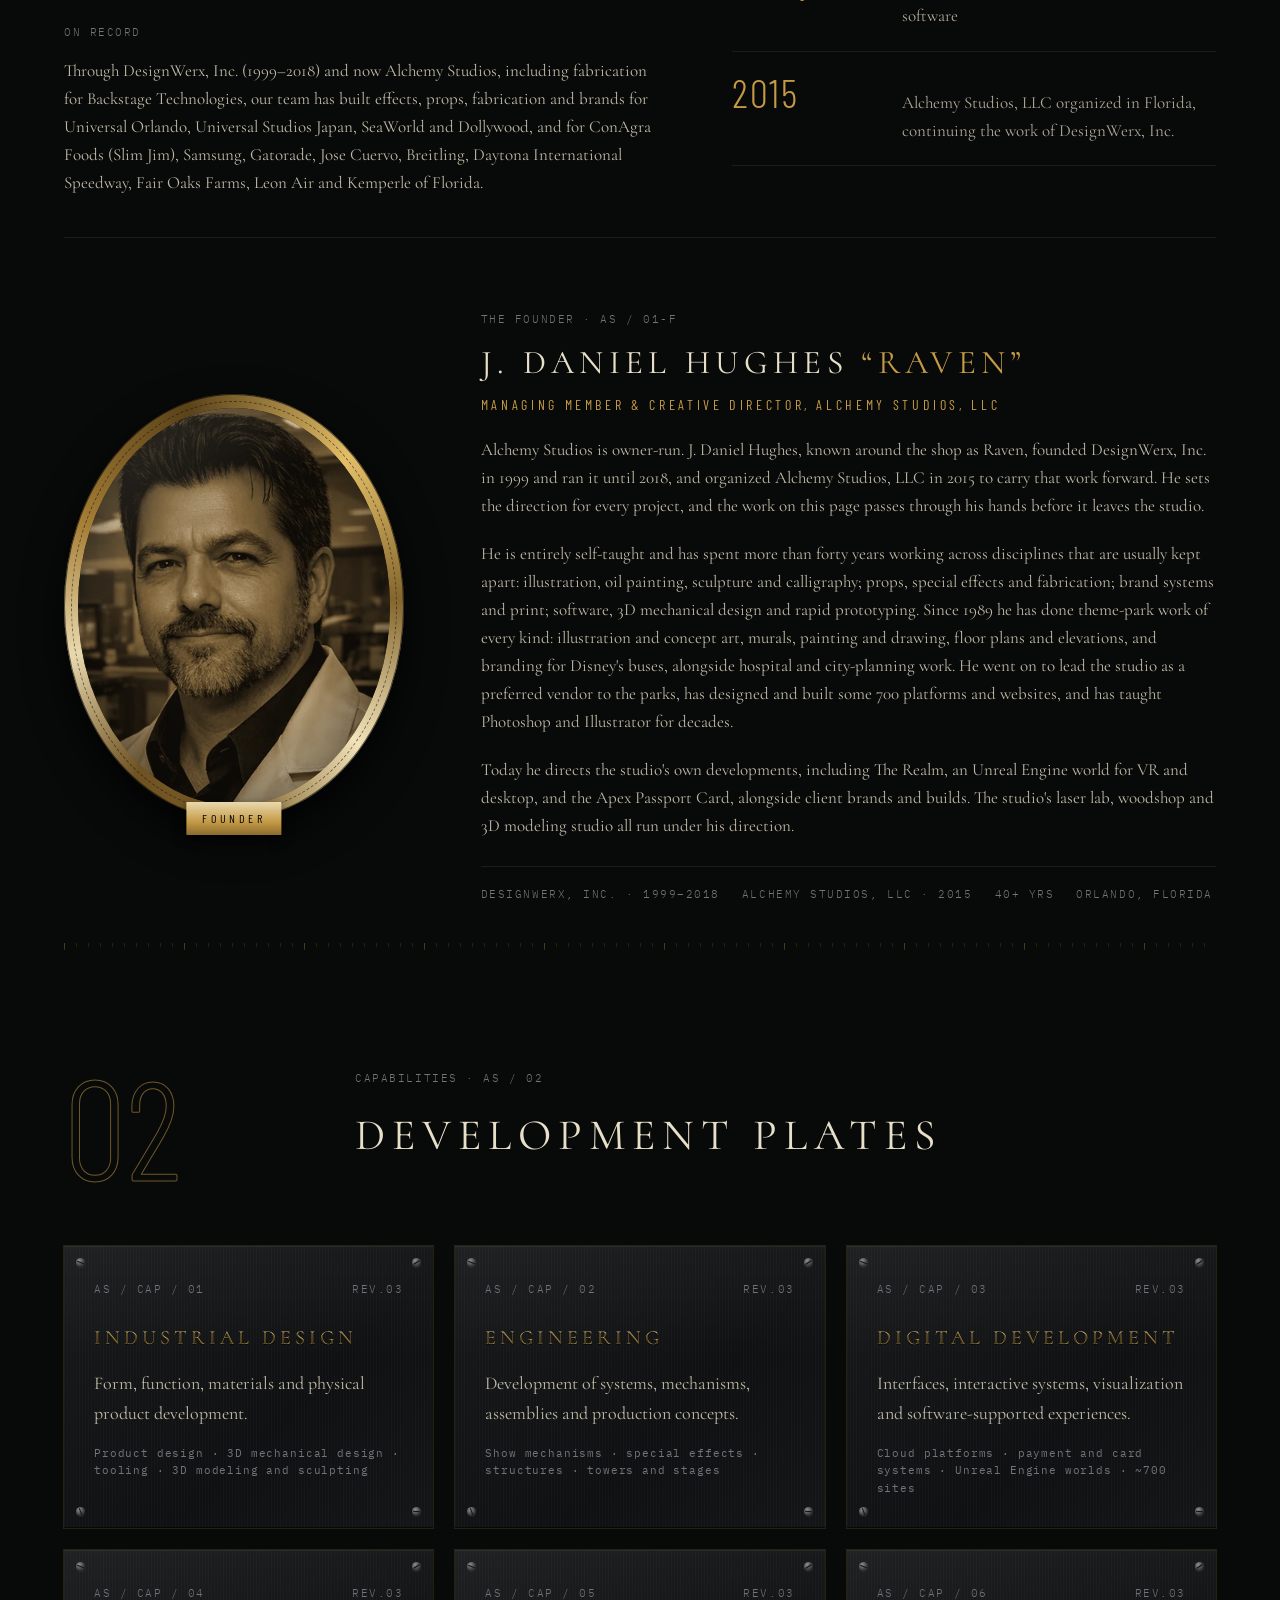
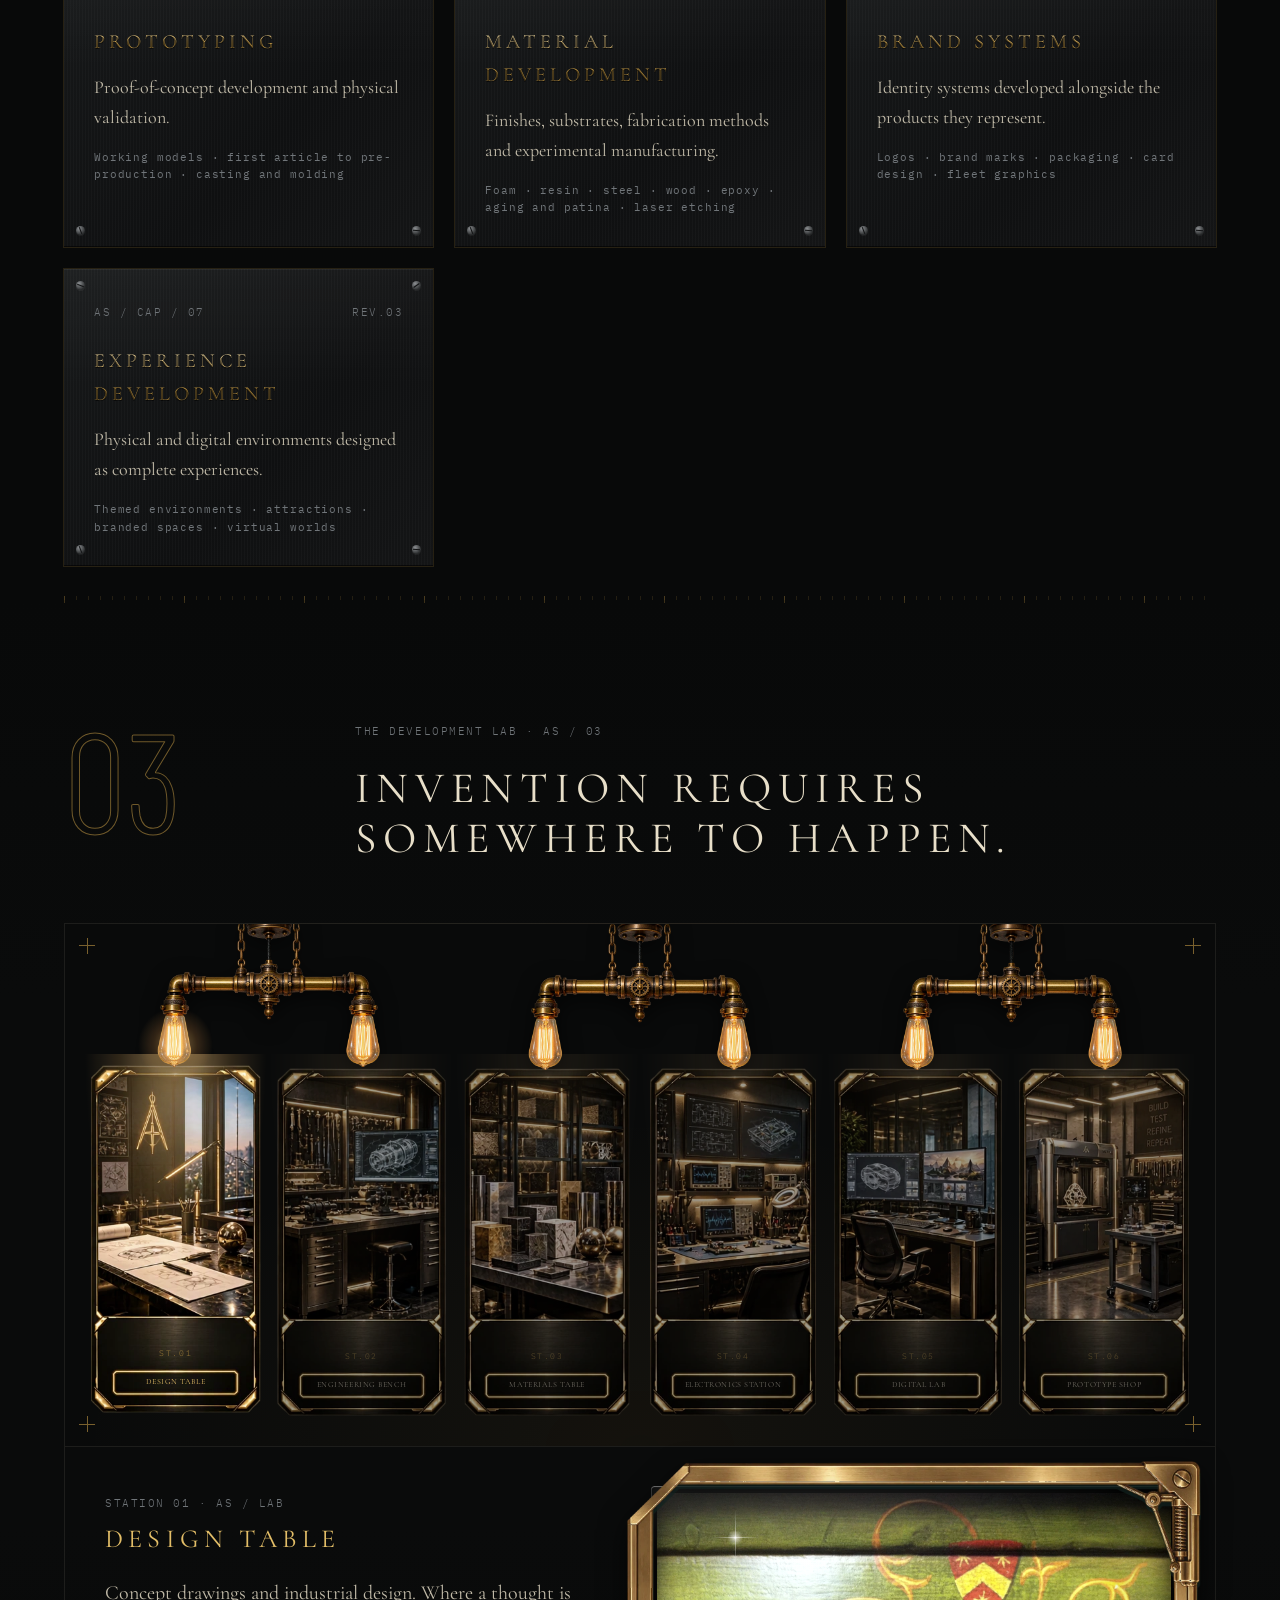
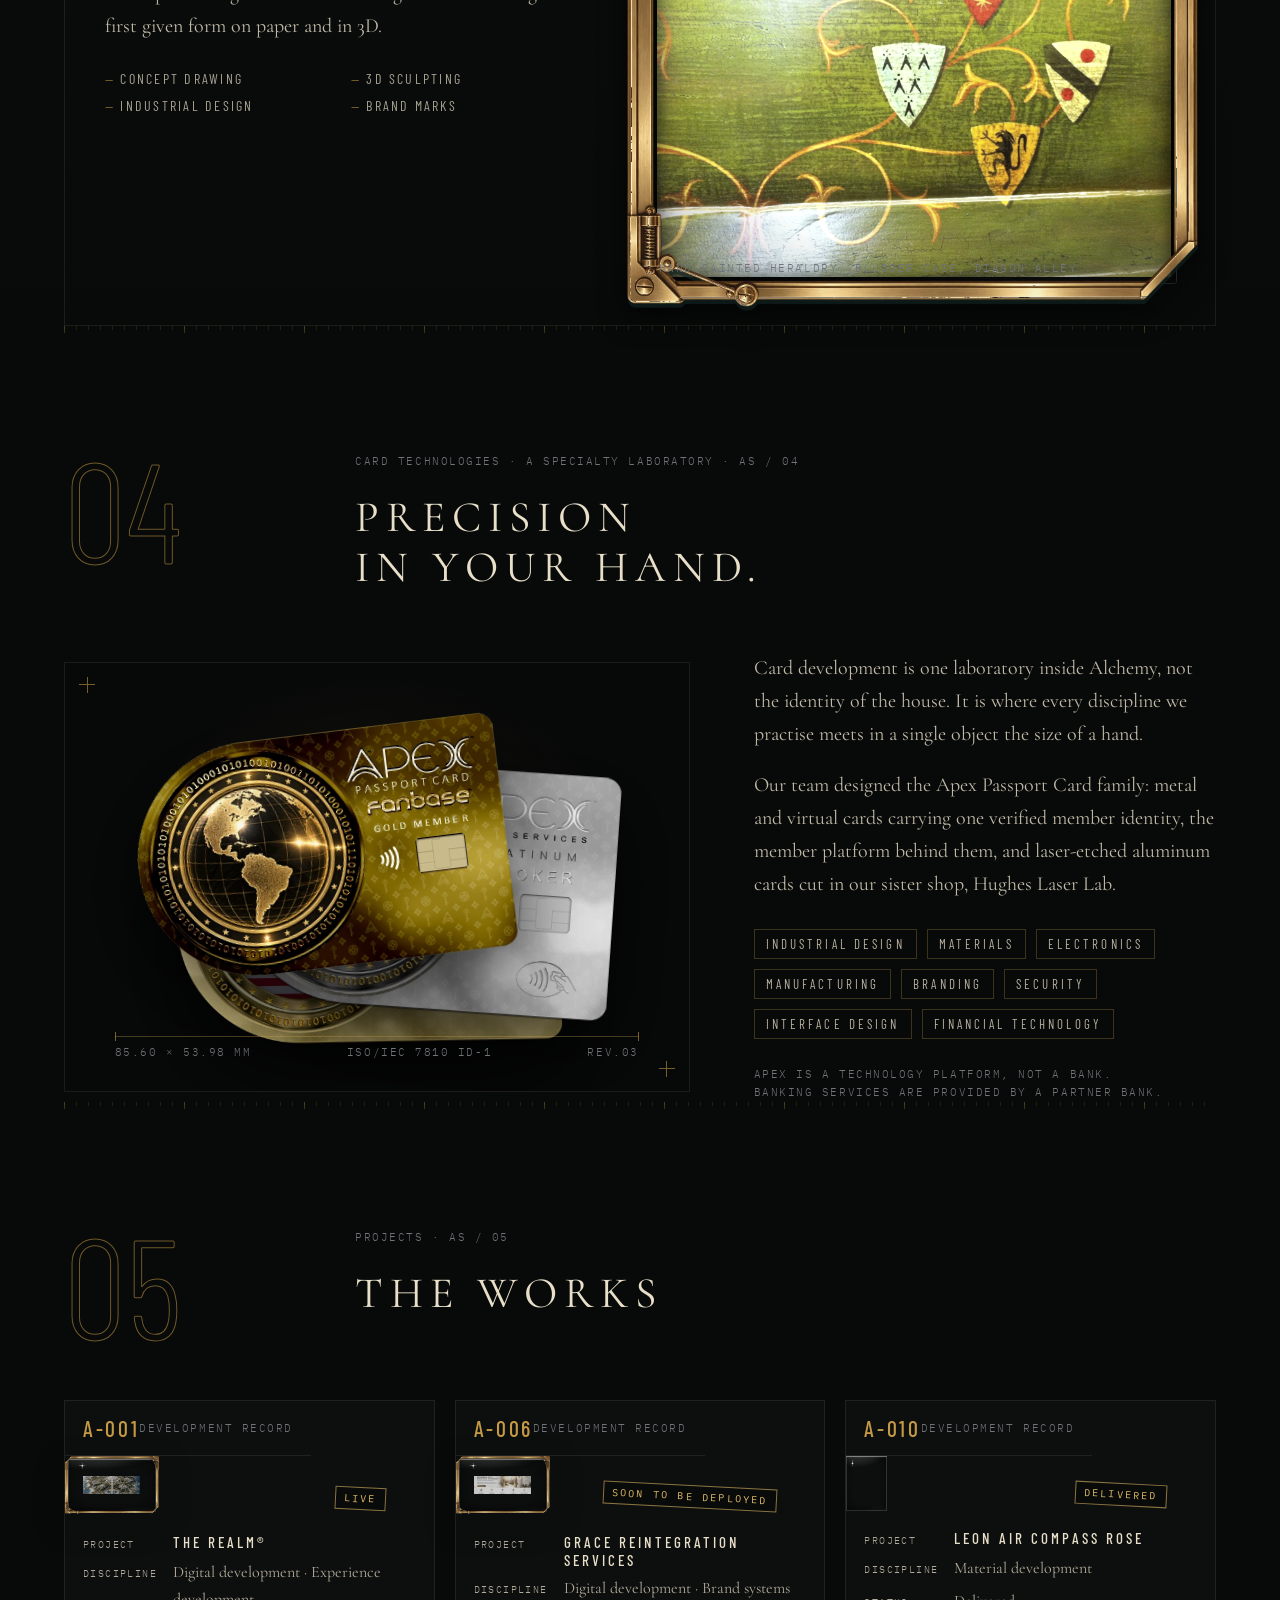
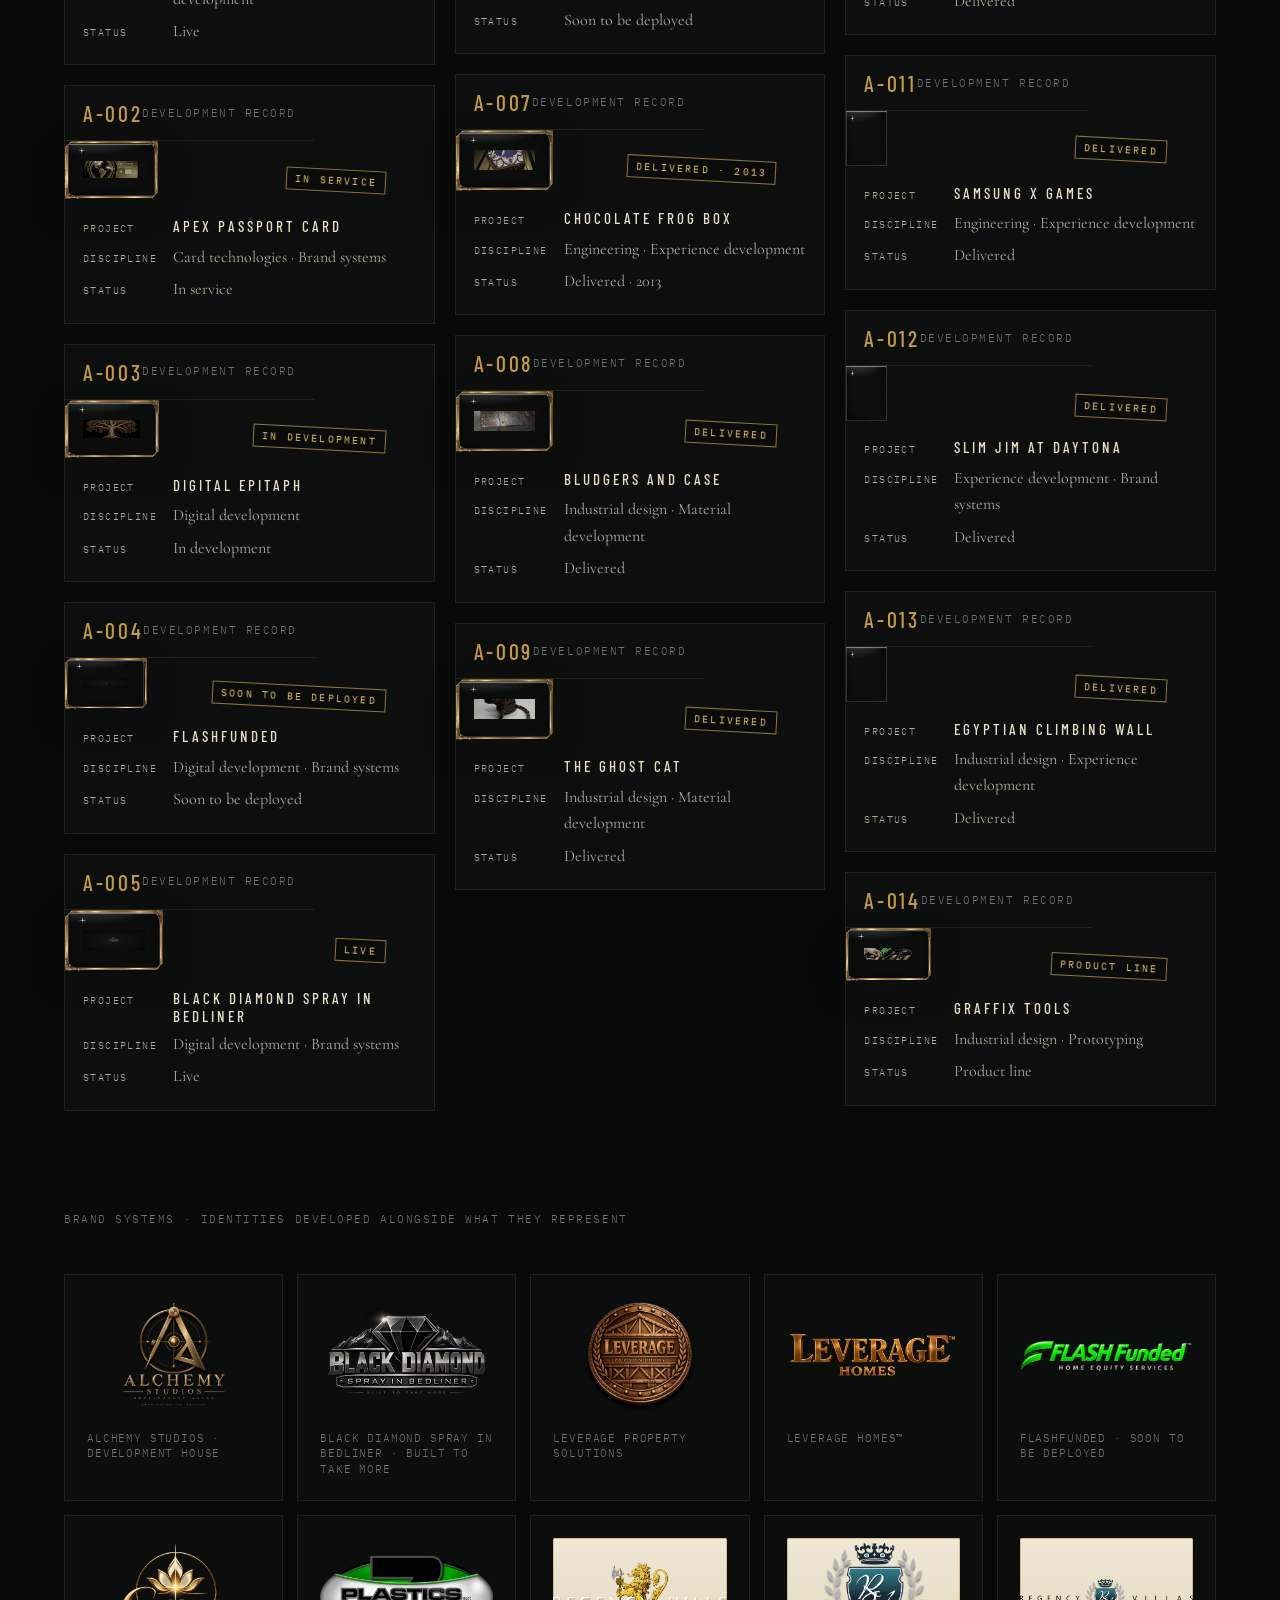
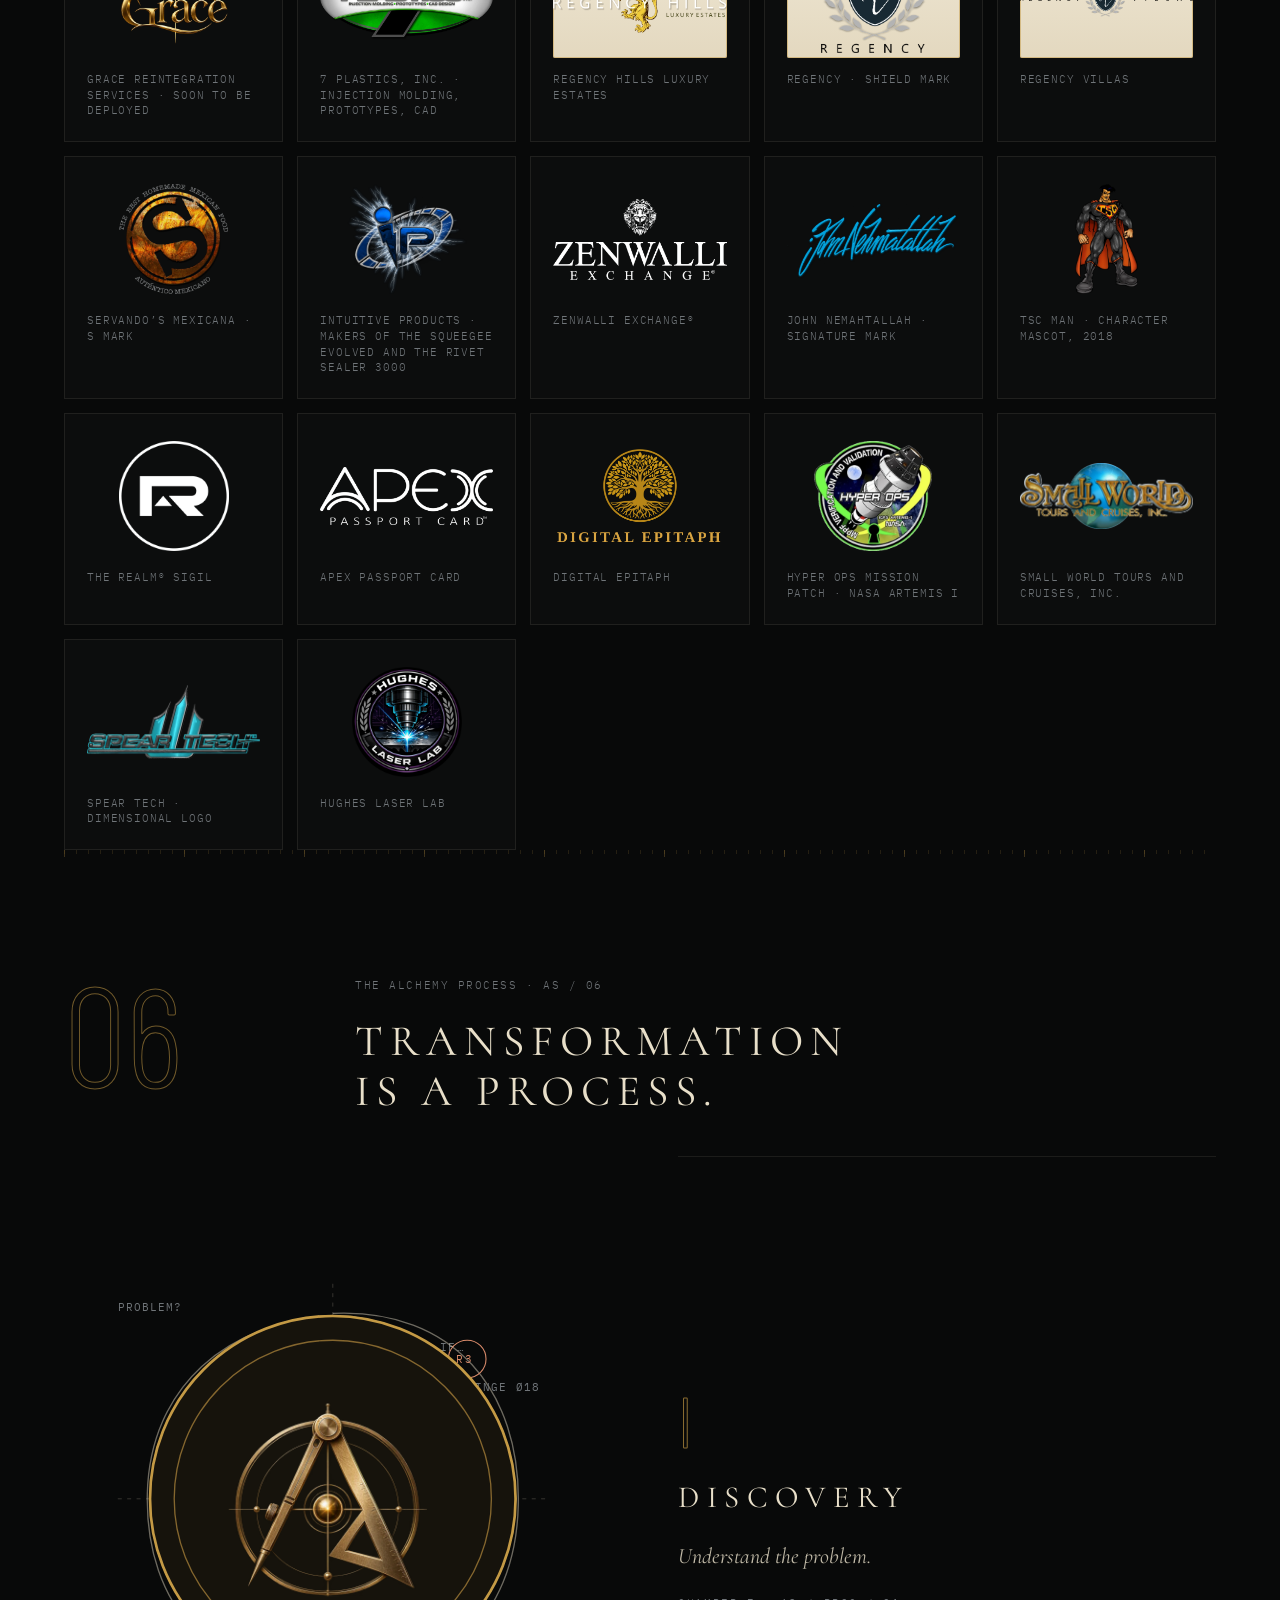
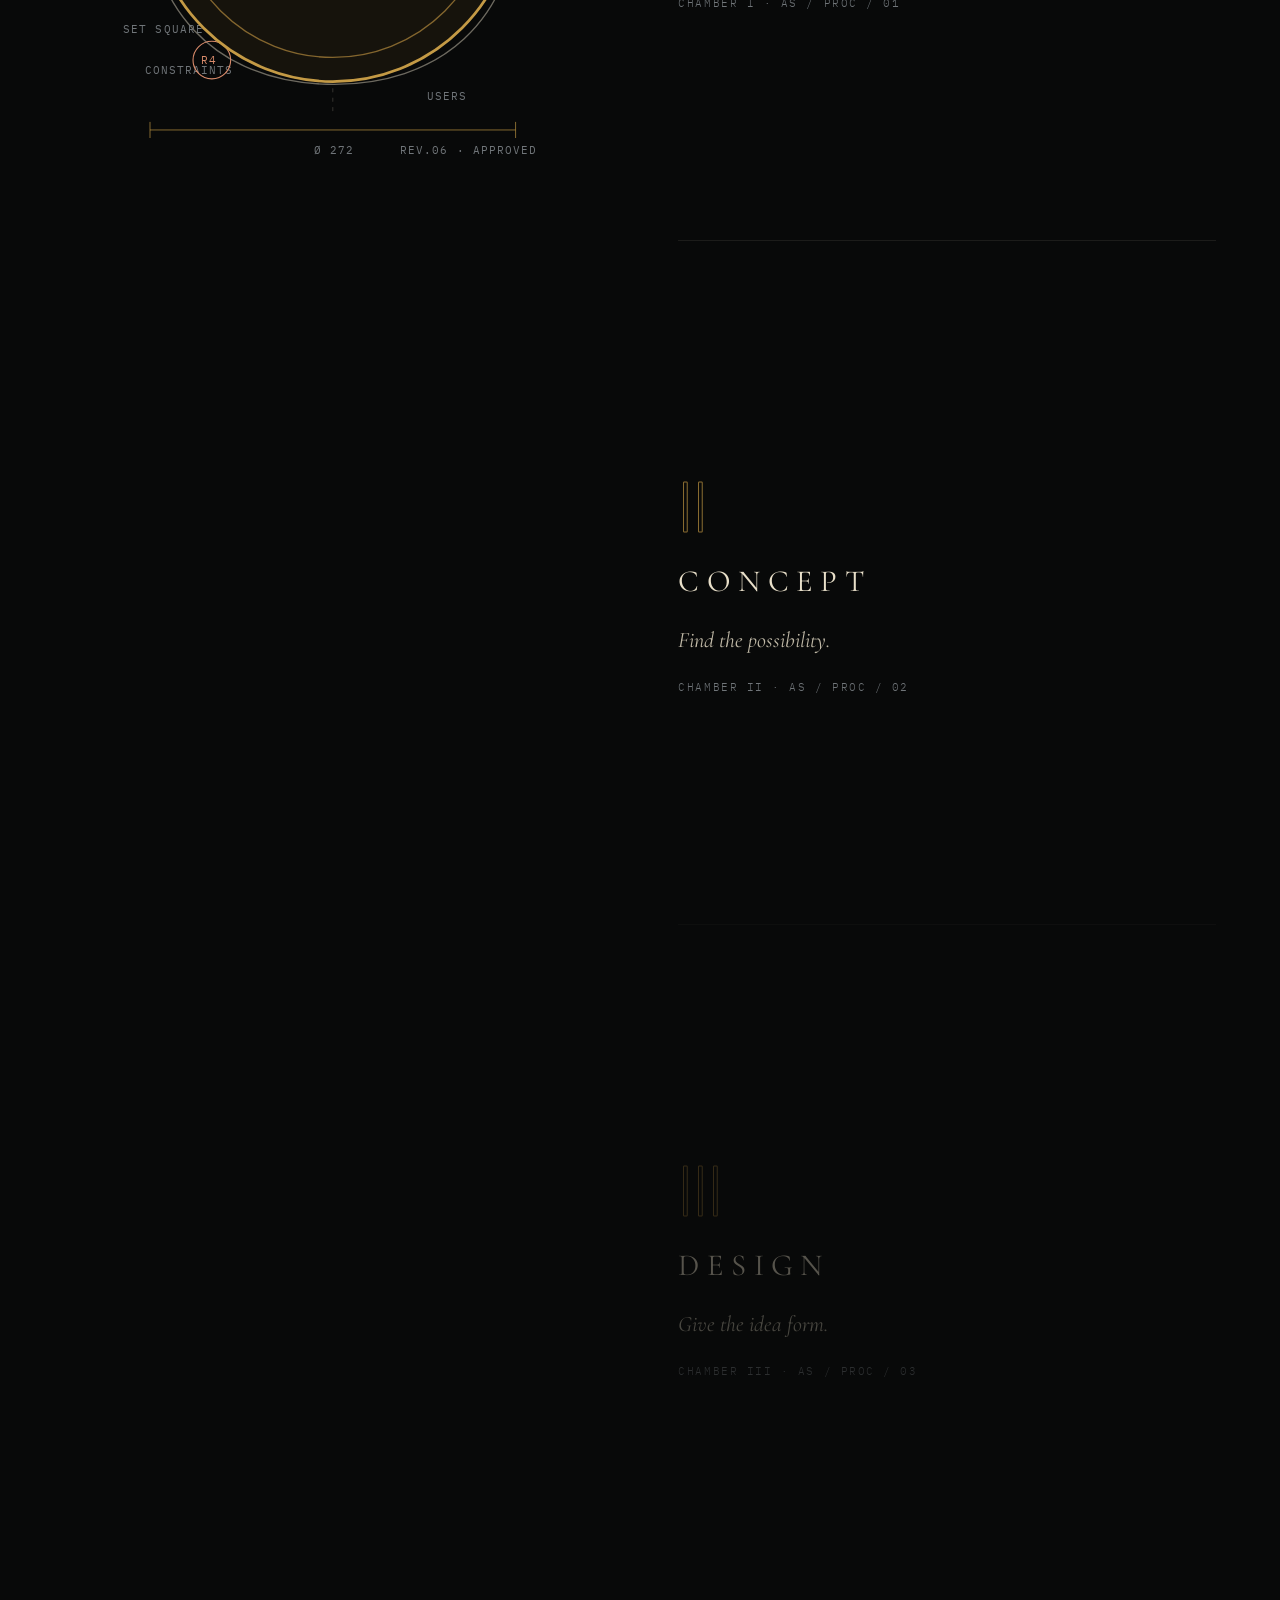
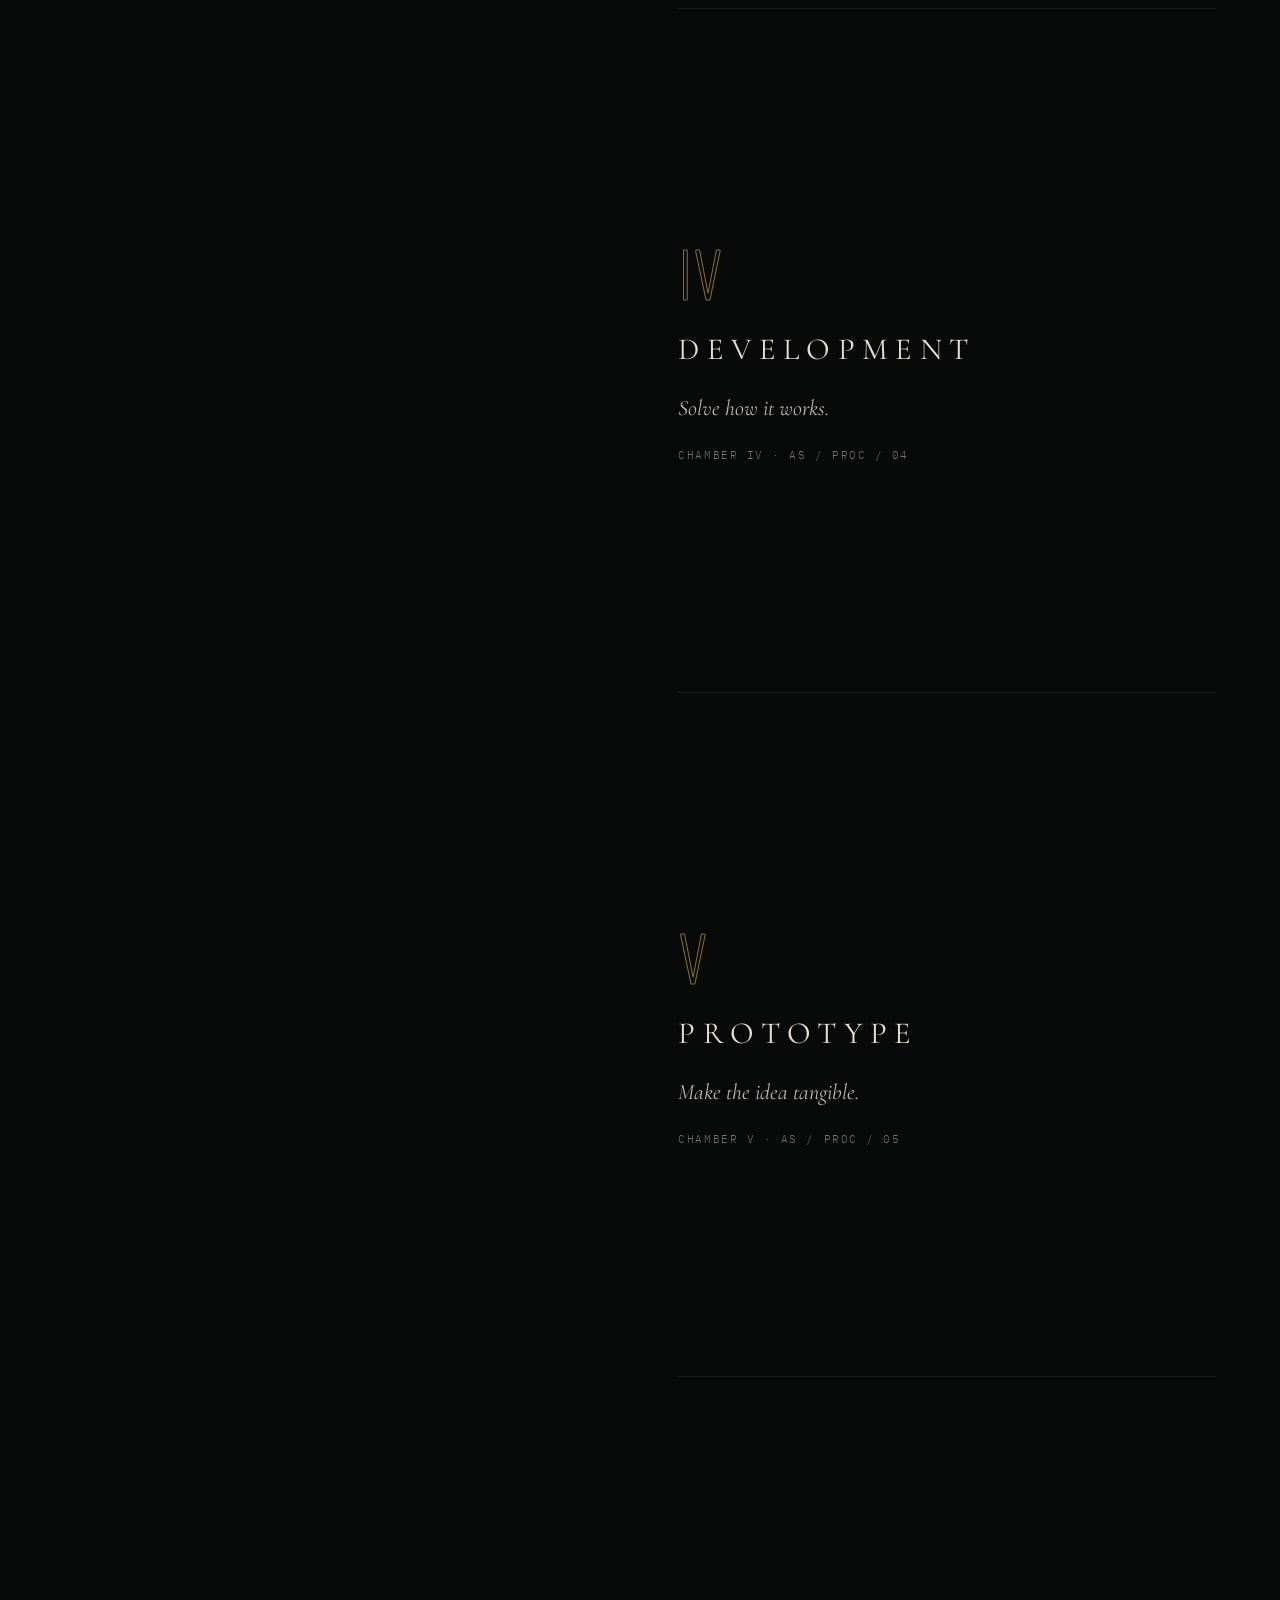
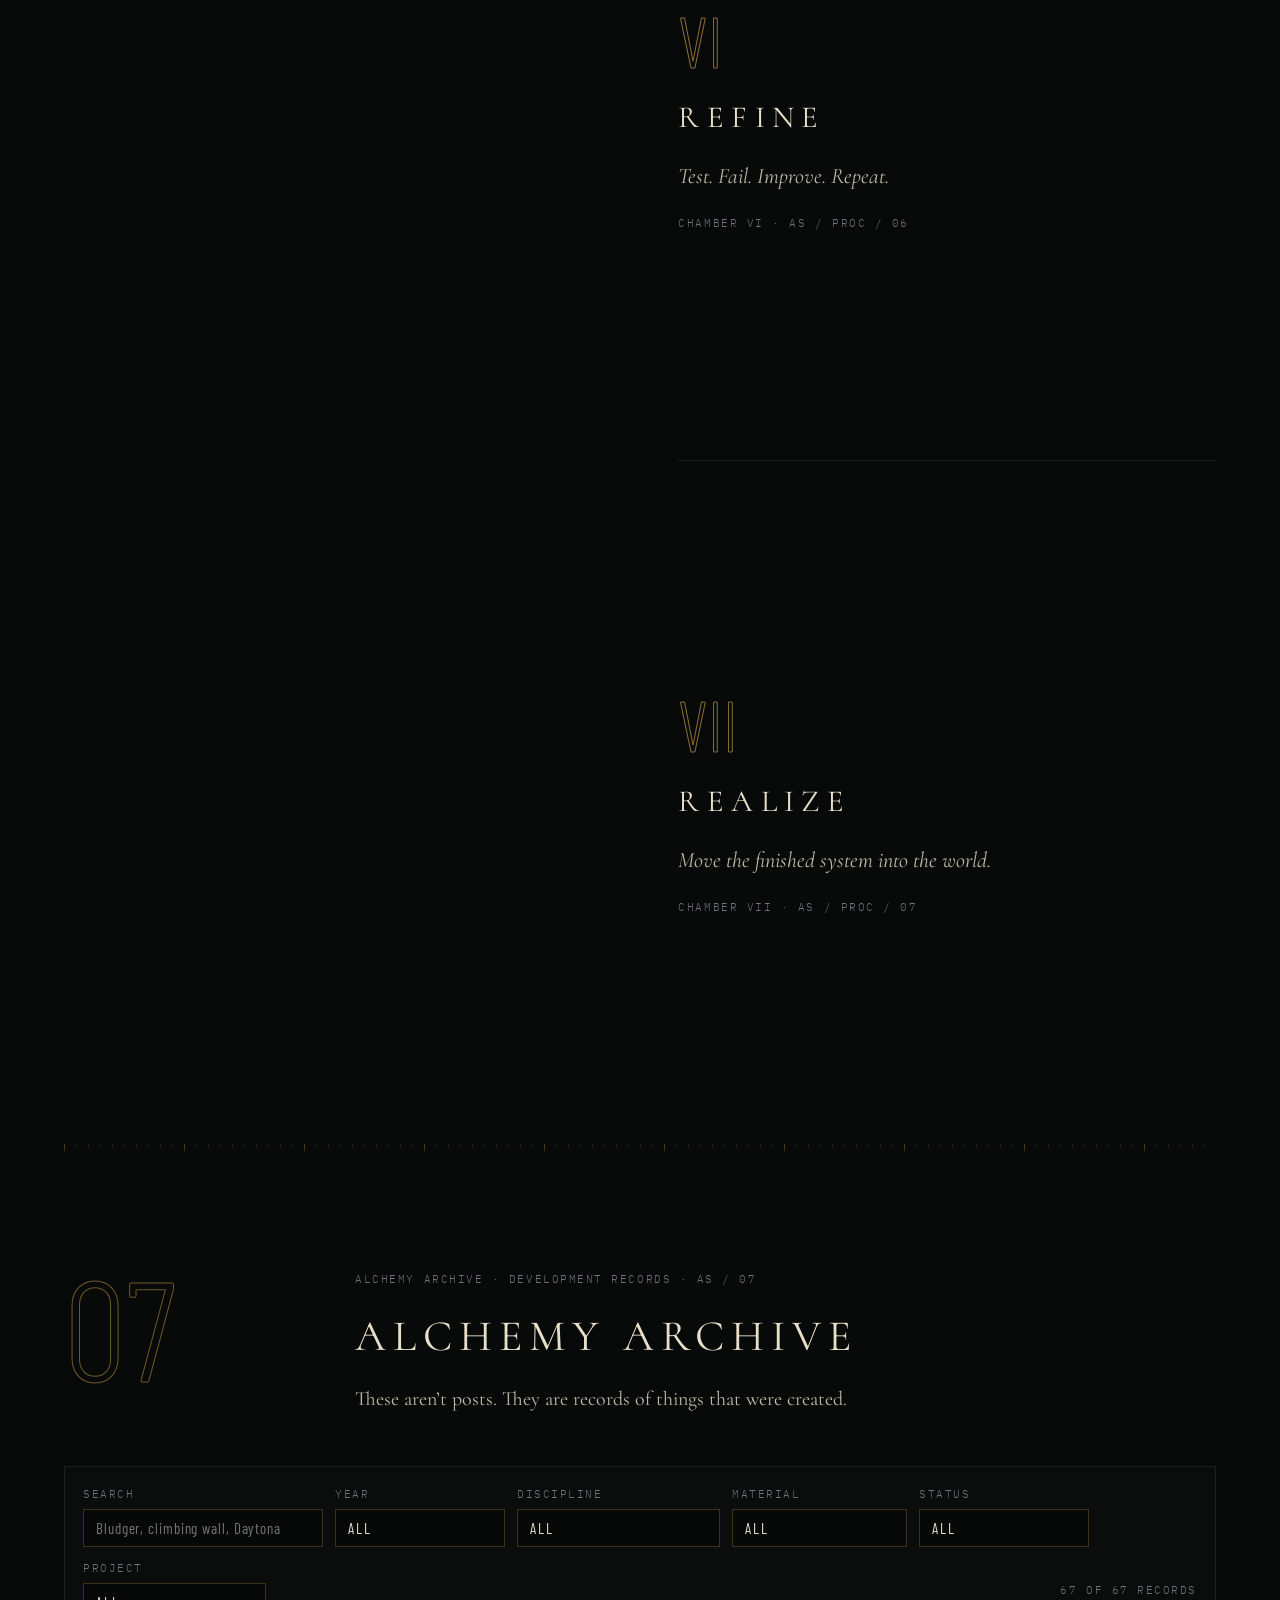
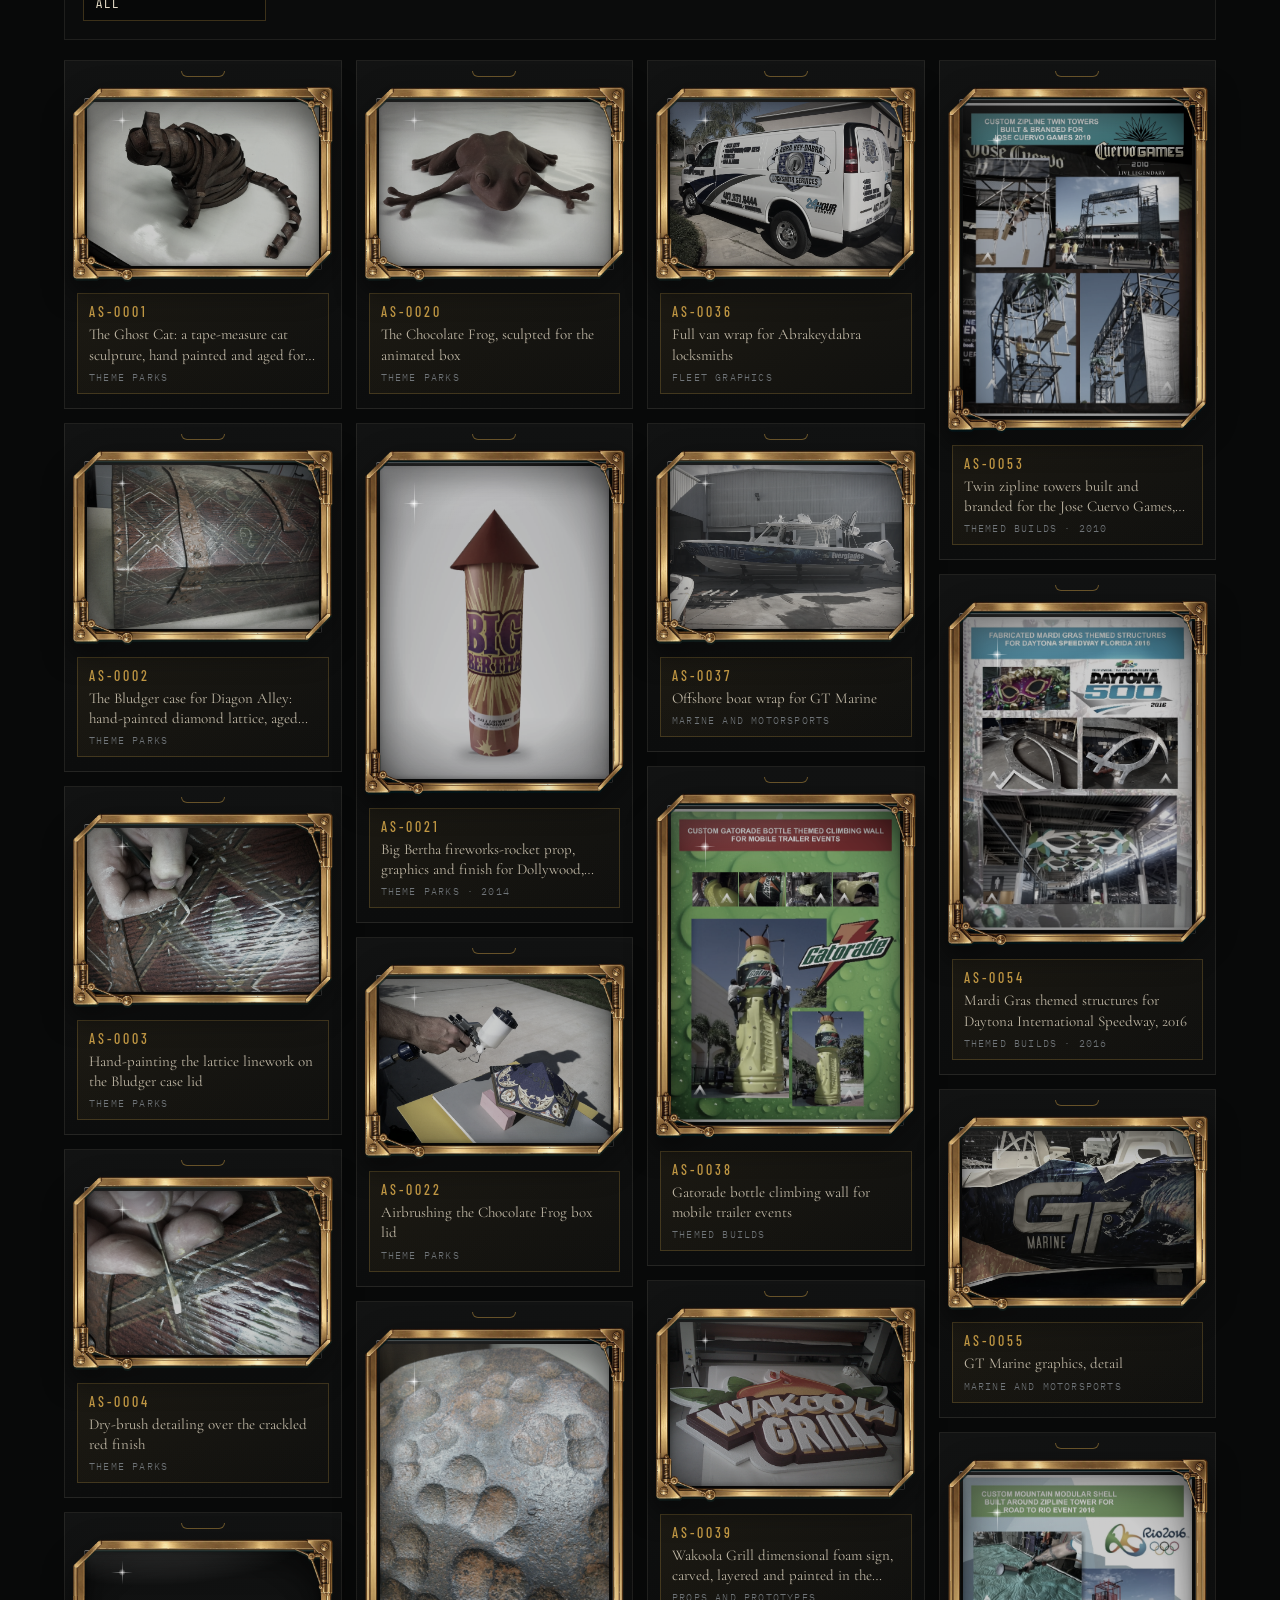
==== commit addaf36c: "Logo: the nut spins up off the protractor toward the viewer and settles (was dropping onto it); anim" ====
--- a/index.html
+++ b/index.html
@@ -760,7 +760,7 @@
 </form></dialog>
 <dialog id="dlg" aria-label="Project dossier"><div class="viewer" id="dlgBody"></div></dialog>
 
-<script src="assets/logo/anim.js"></script>
+<script src="assets/logo/anim.js?v=8cbf9ff3"></script>
 <script>
 (function(){
 'use strict';
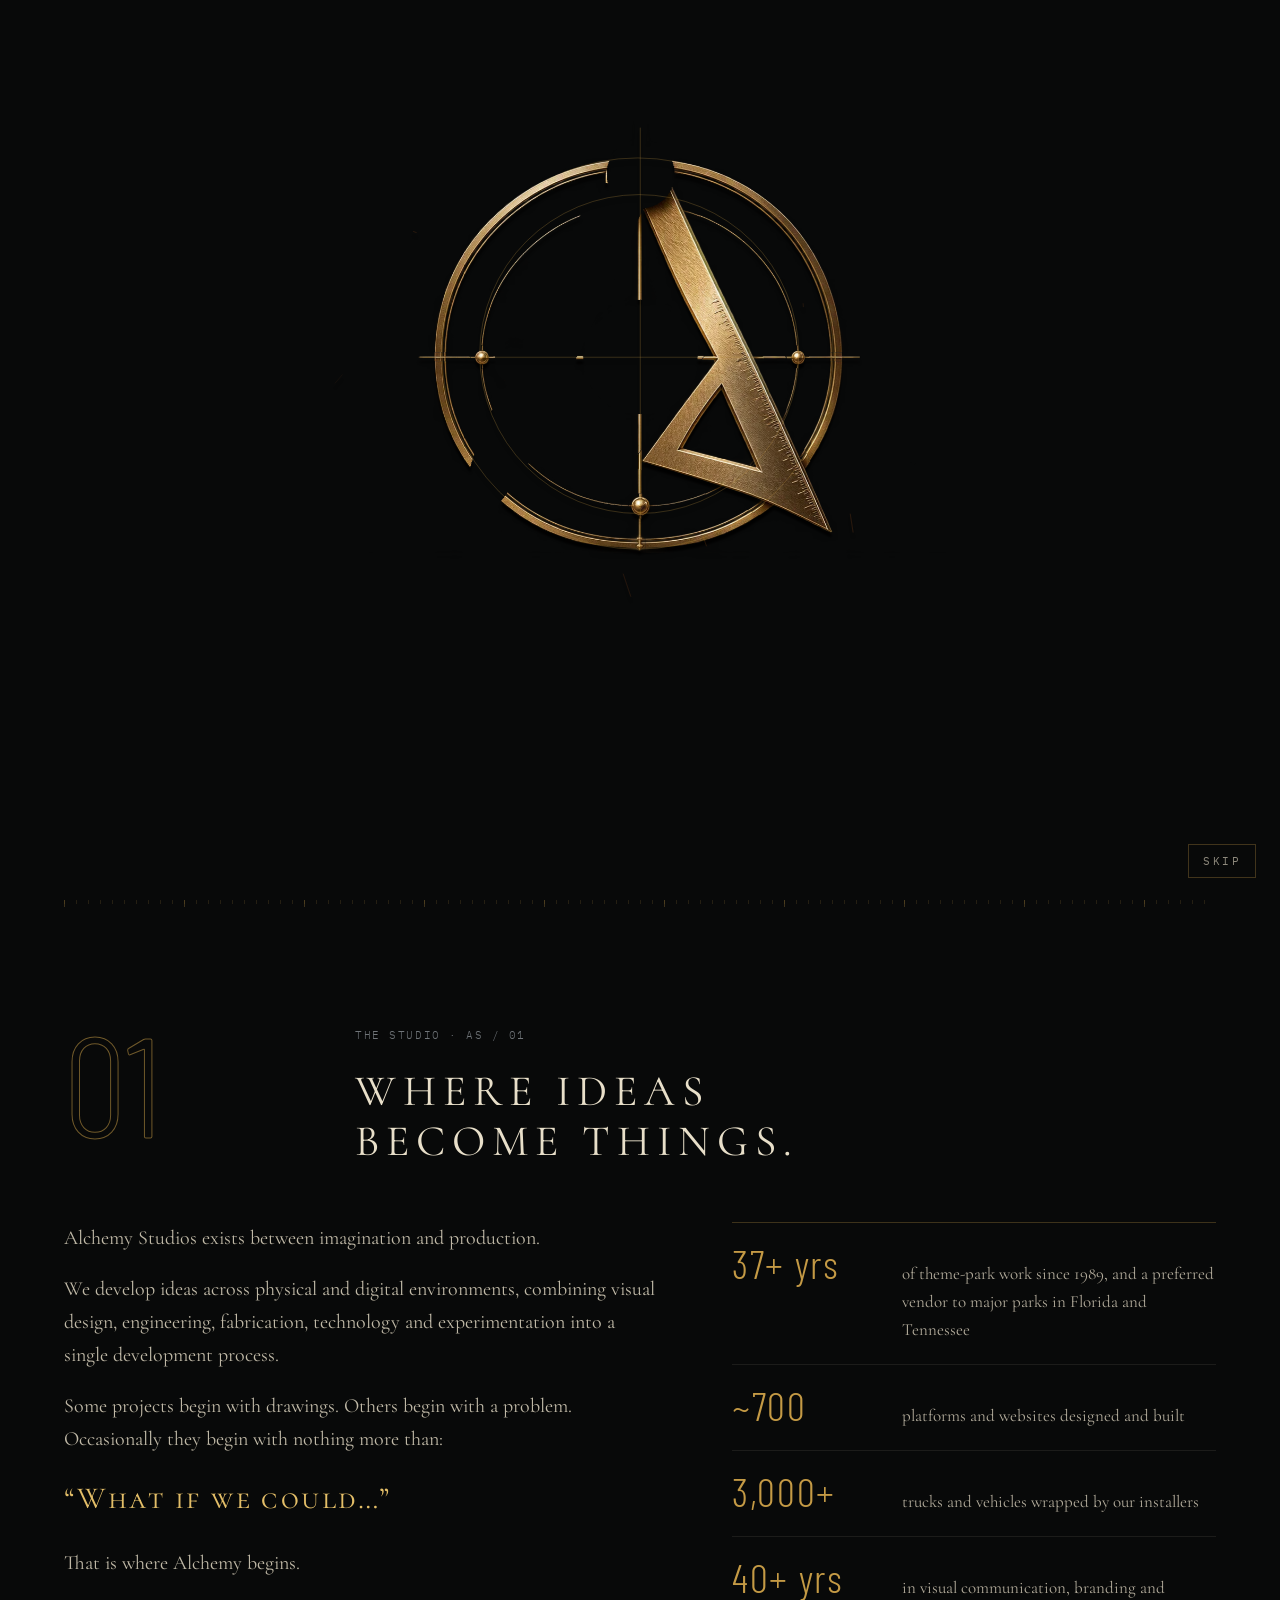
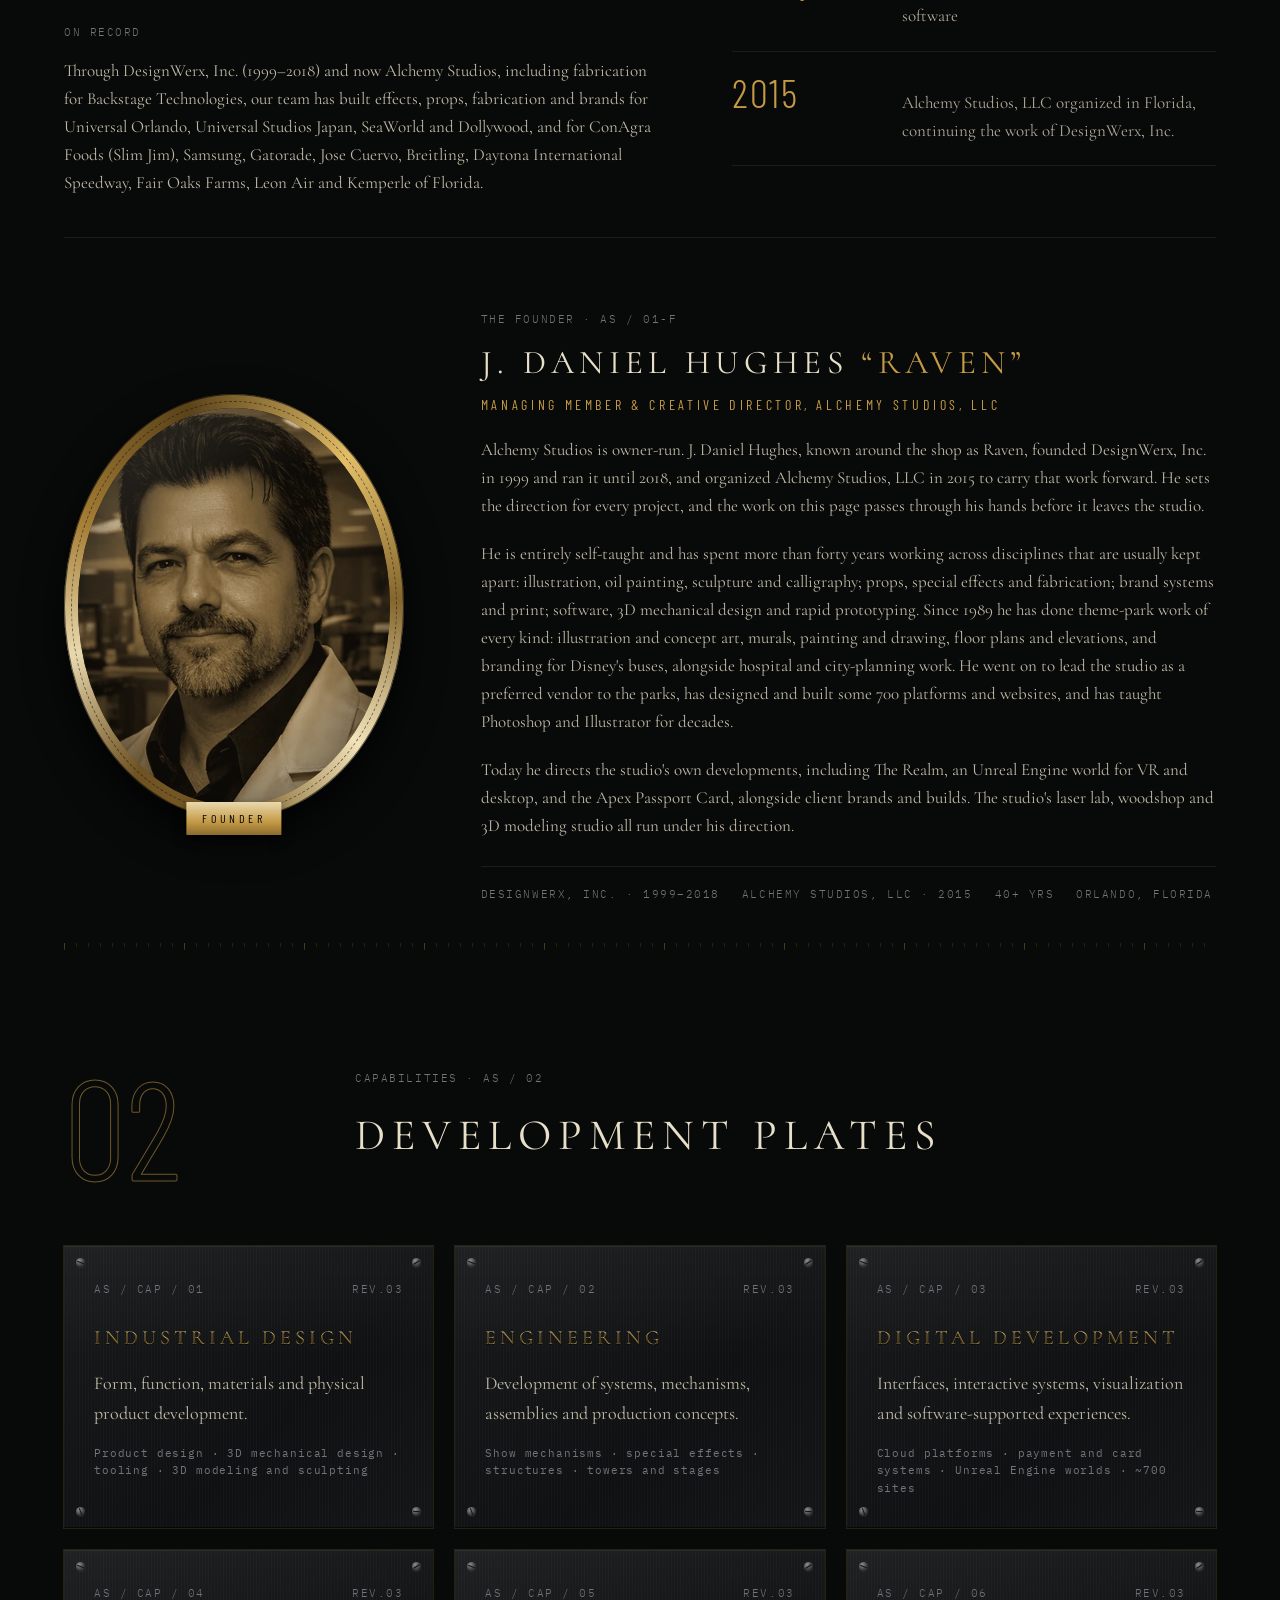
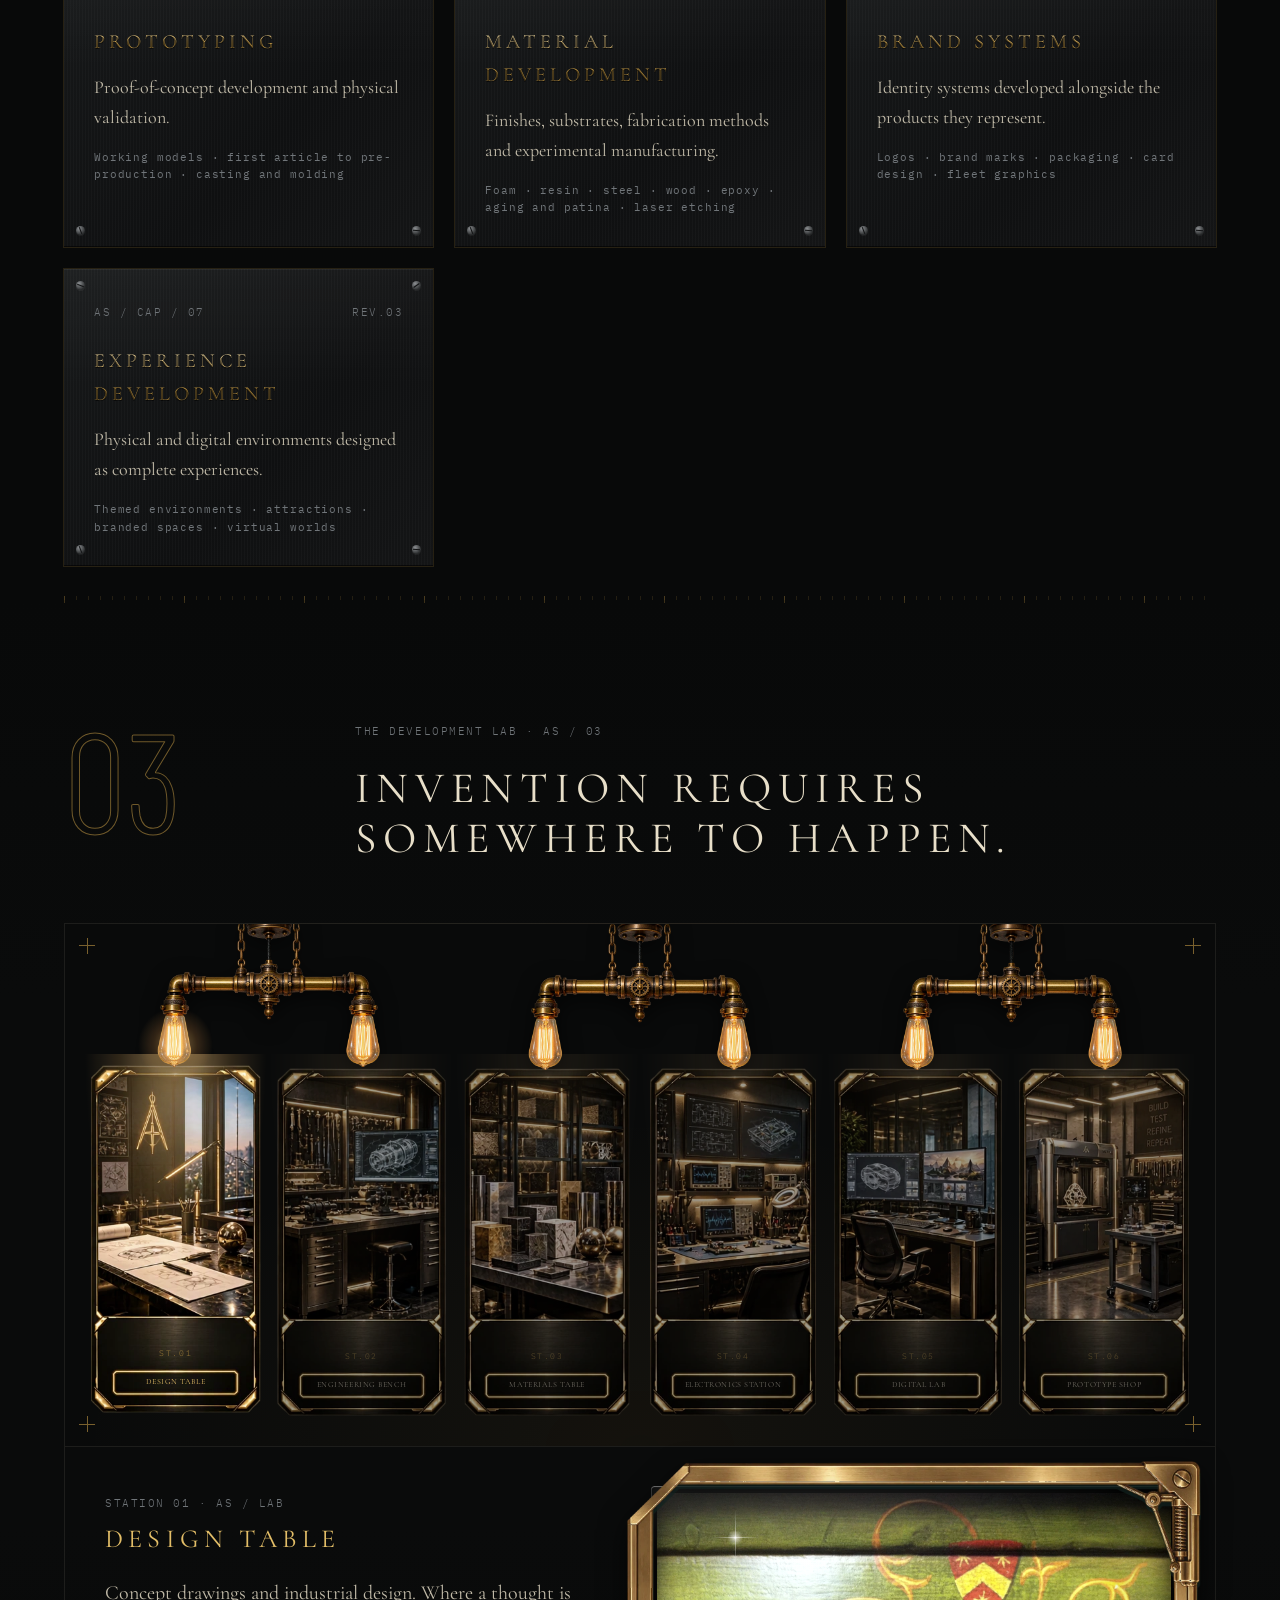
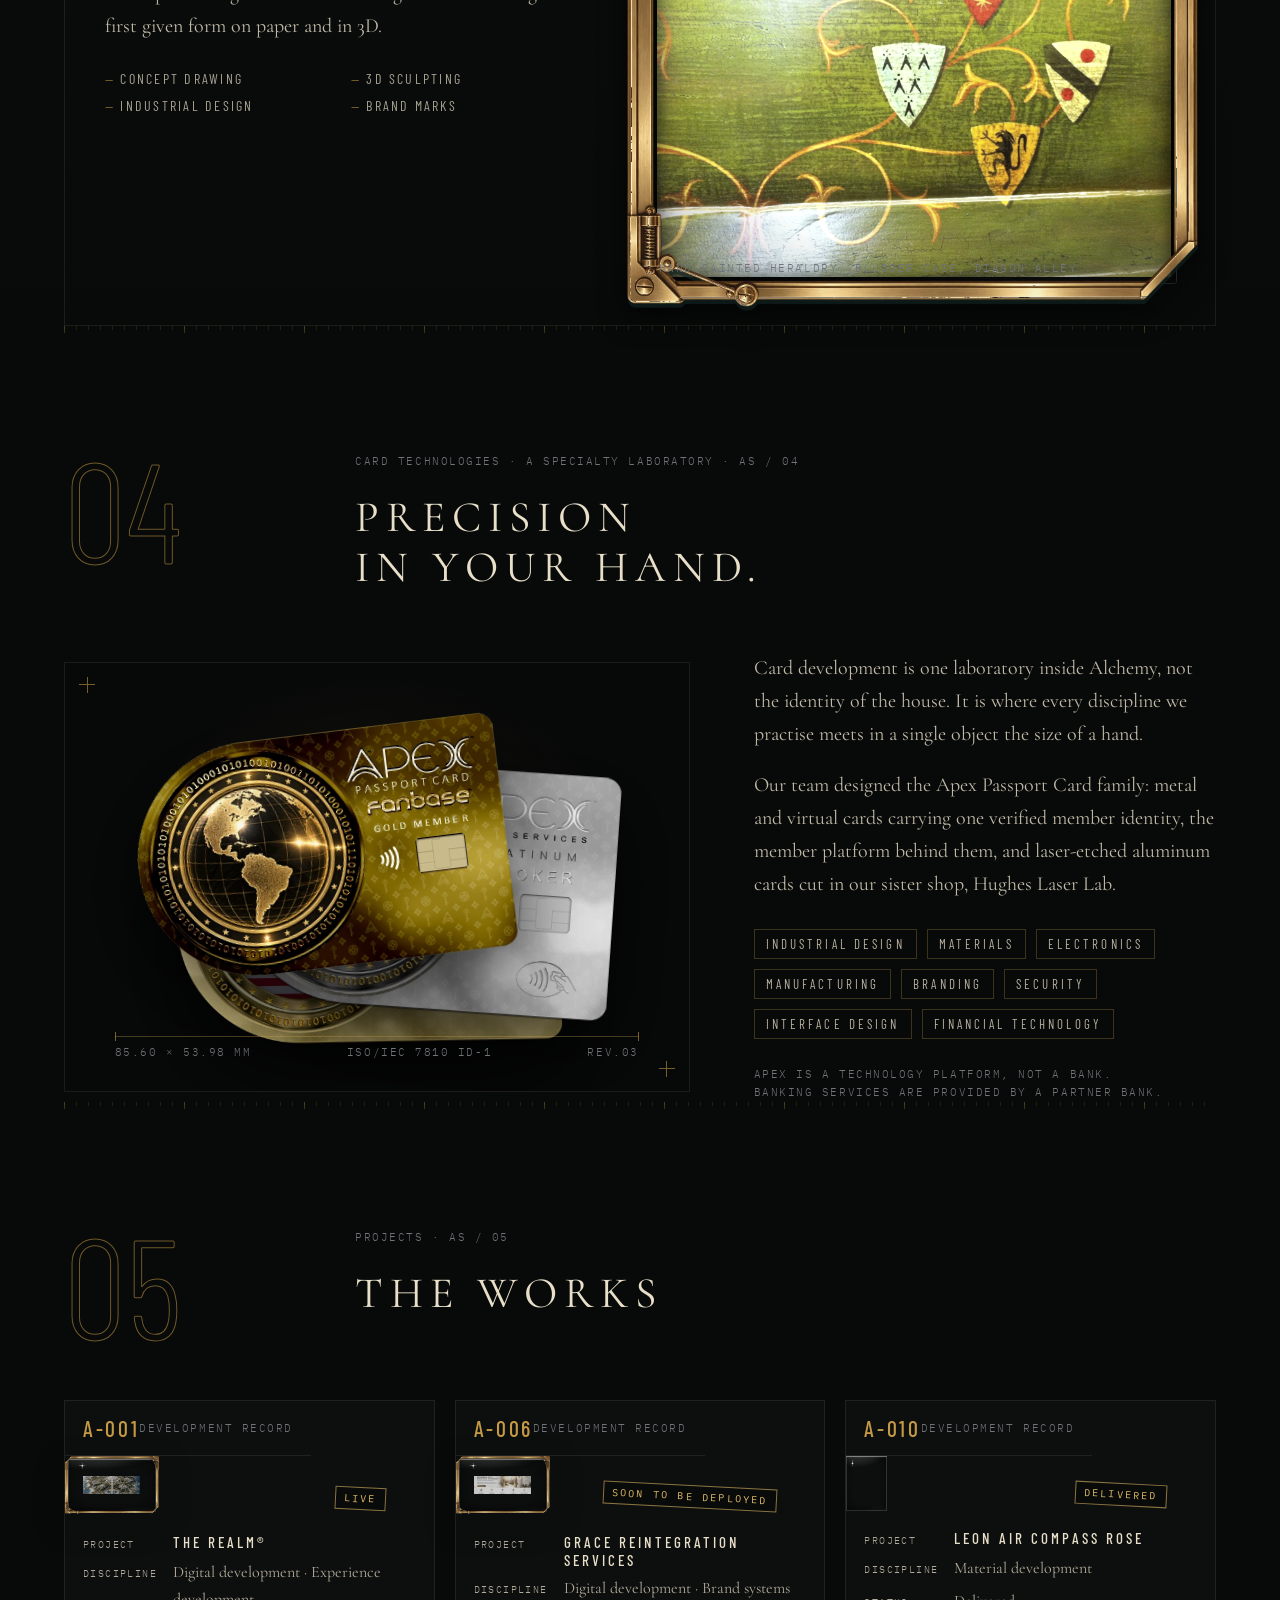
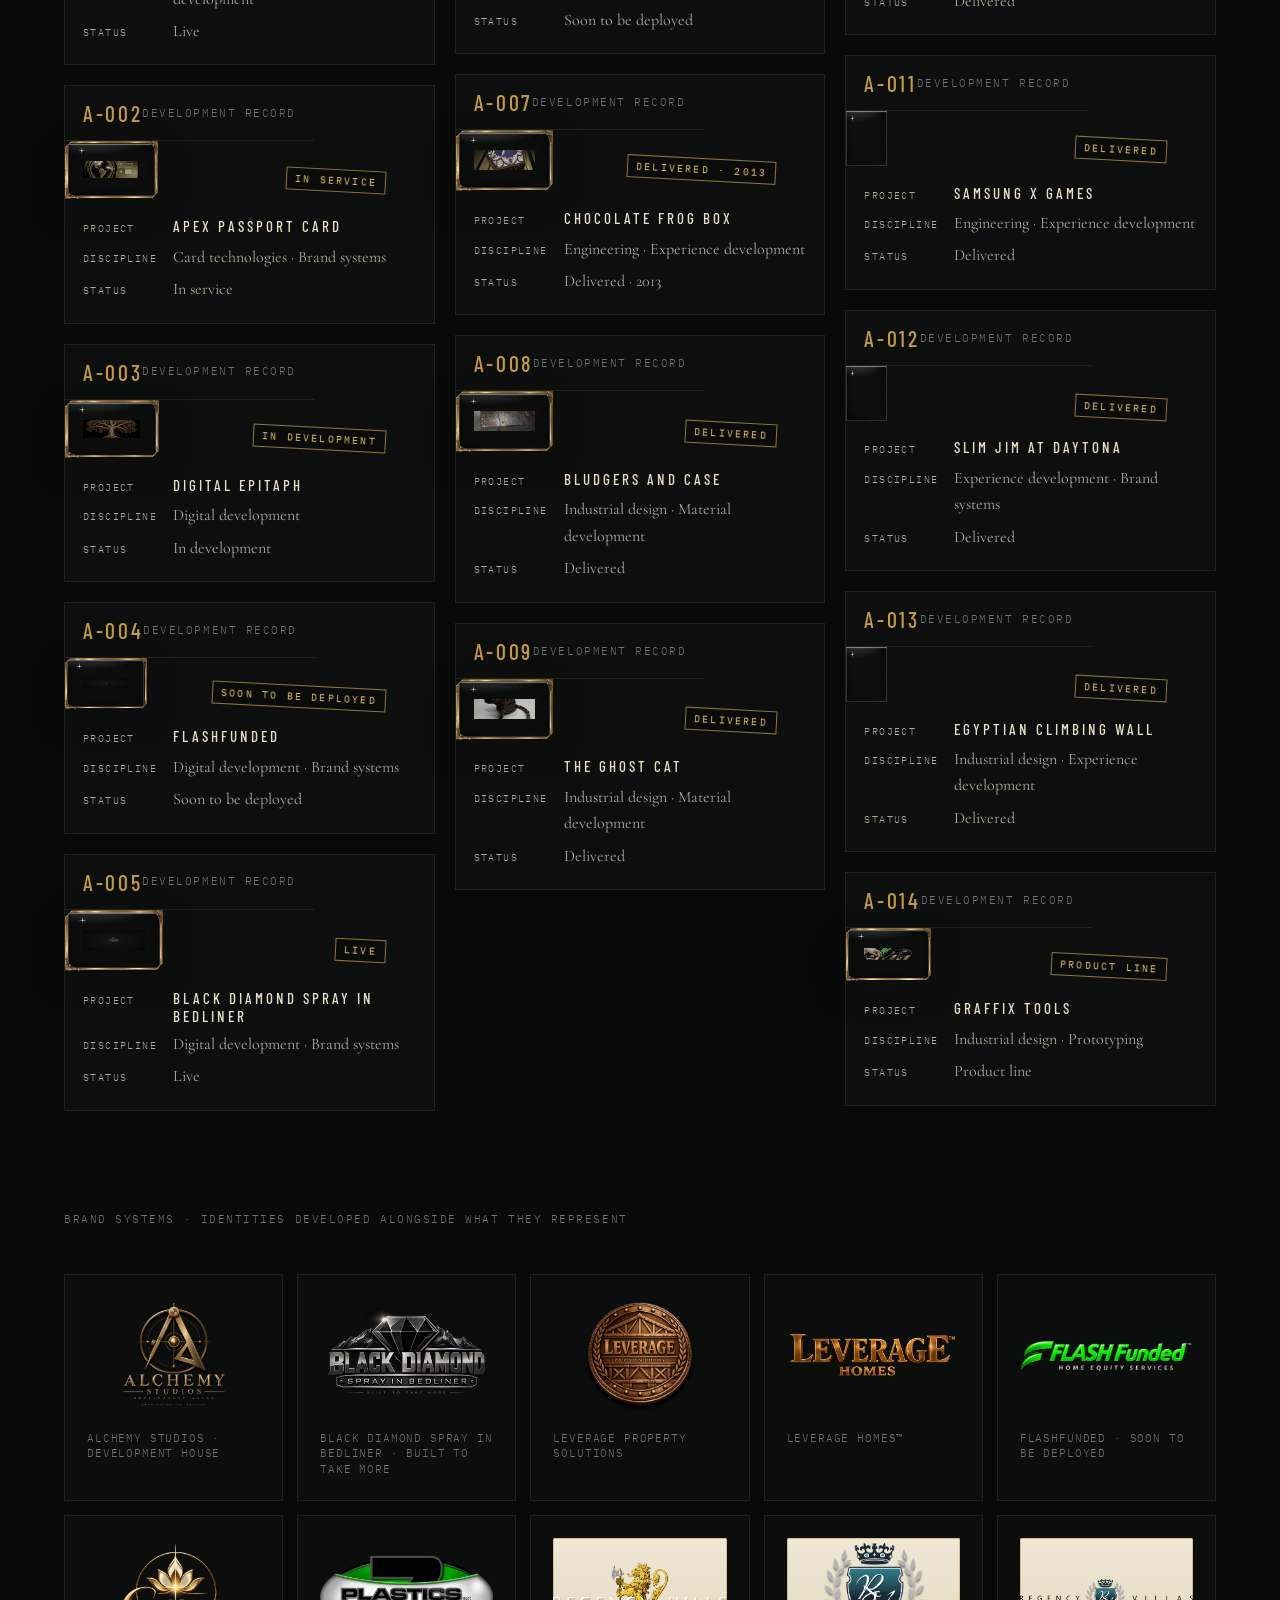
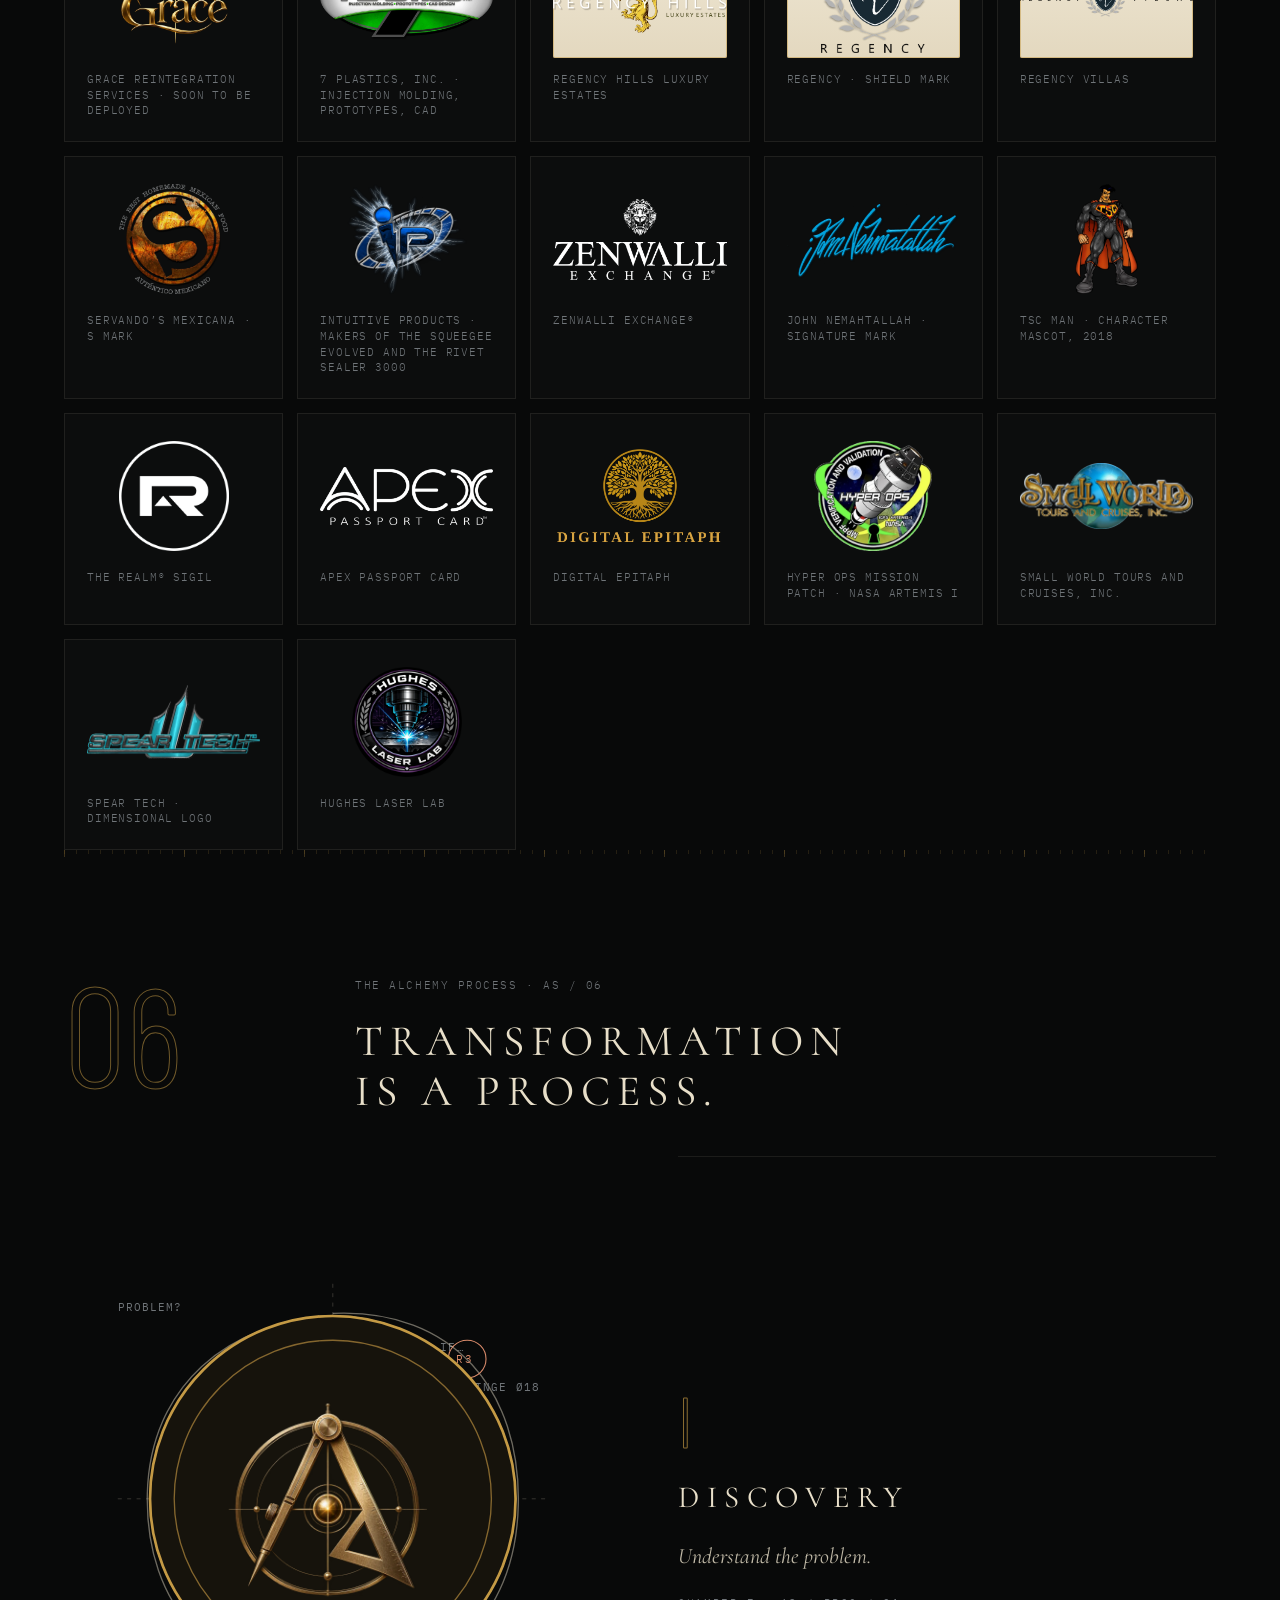
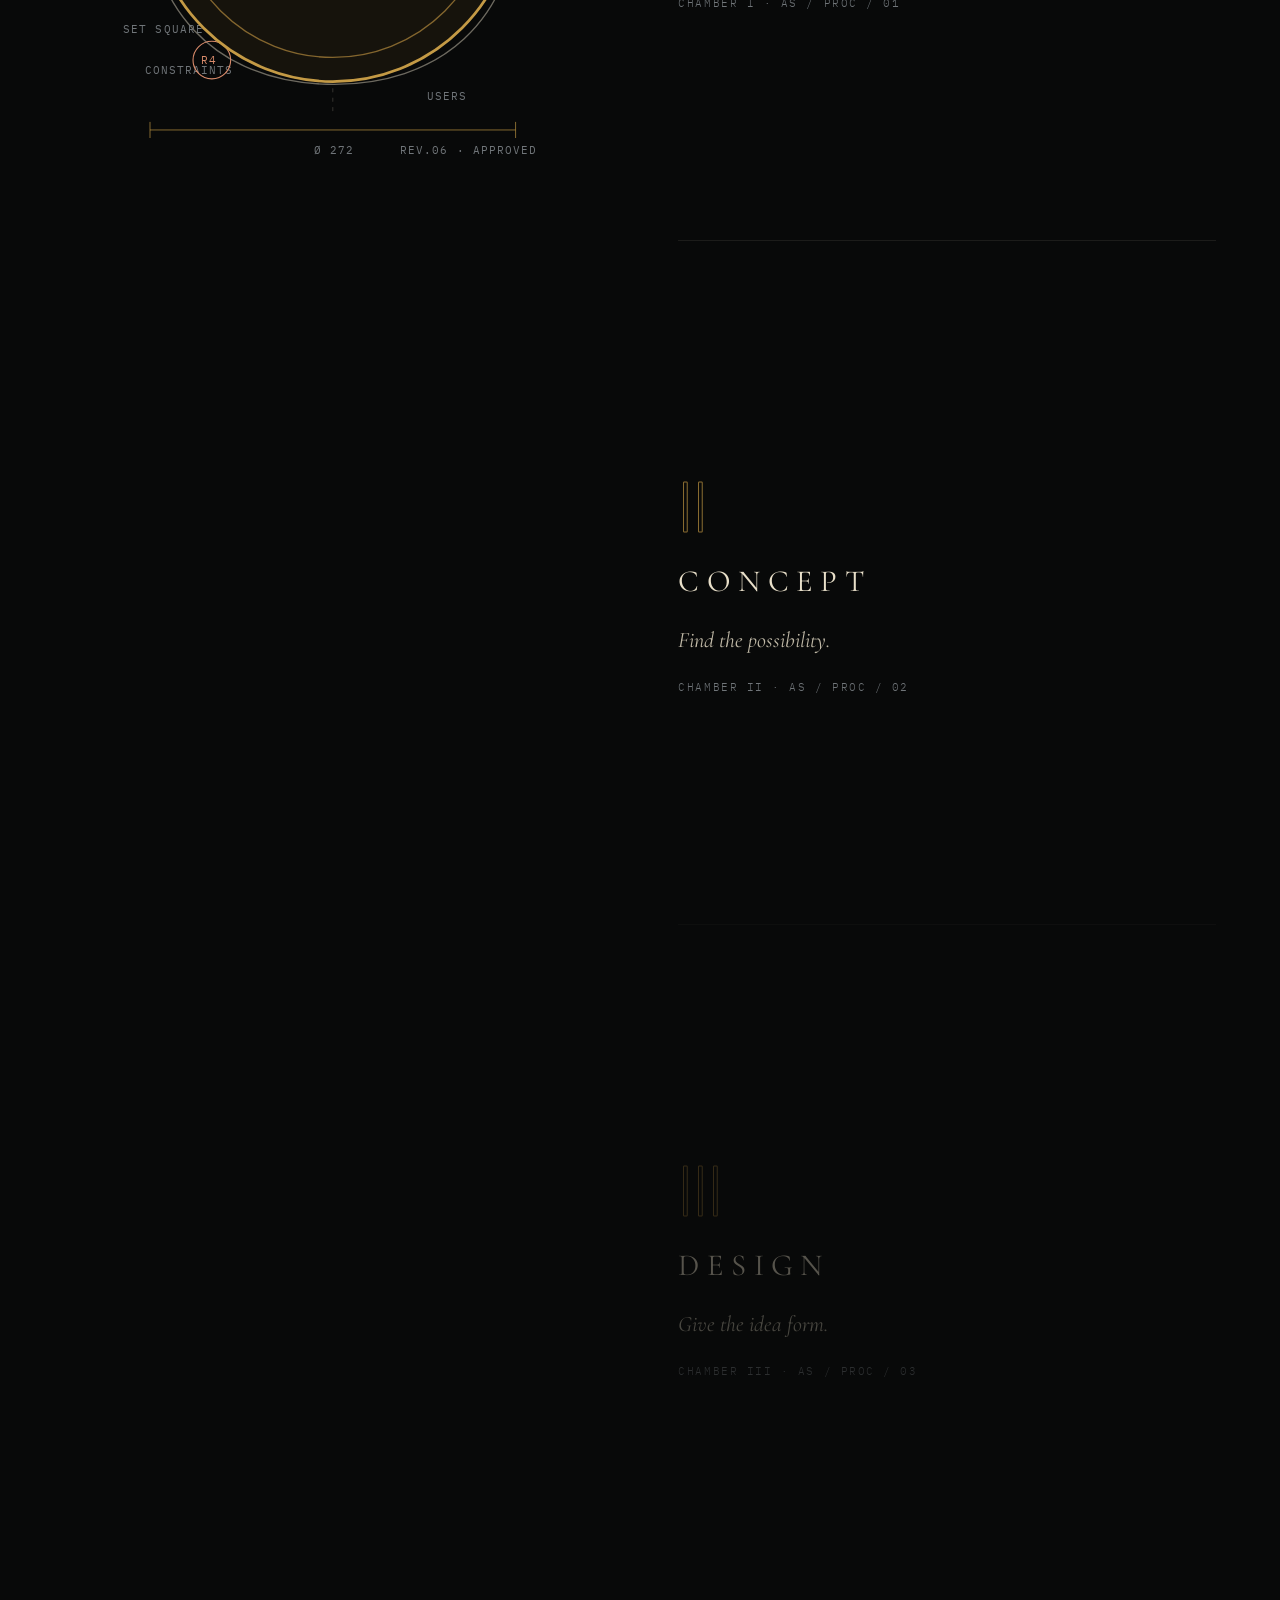
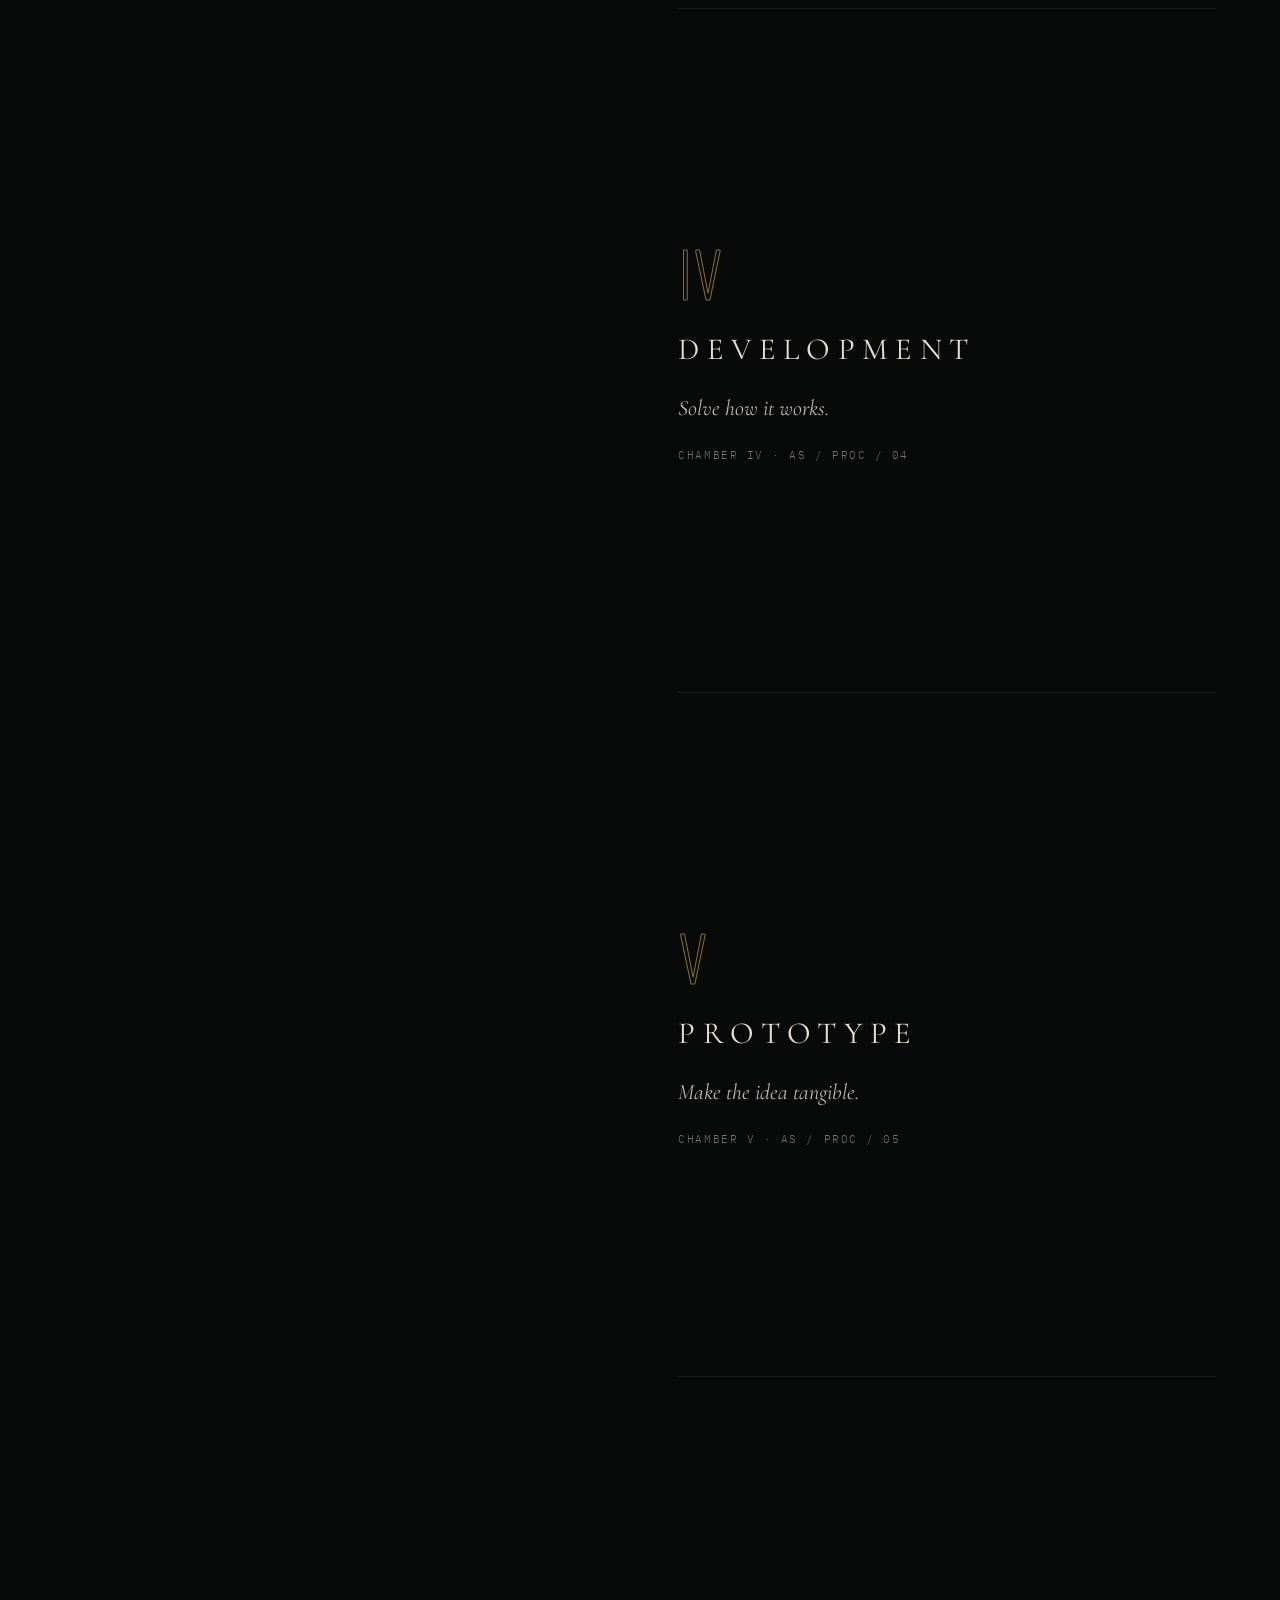
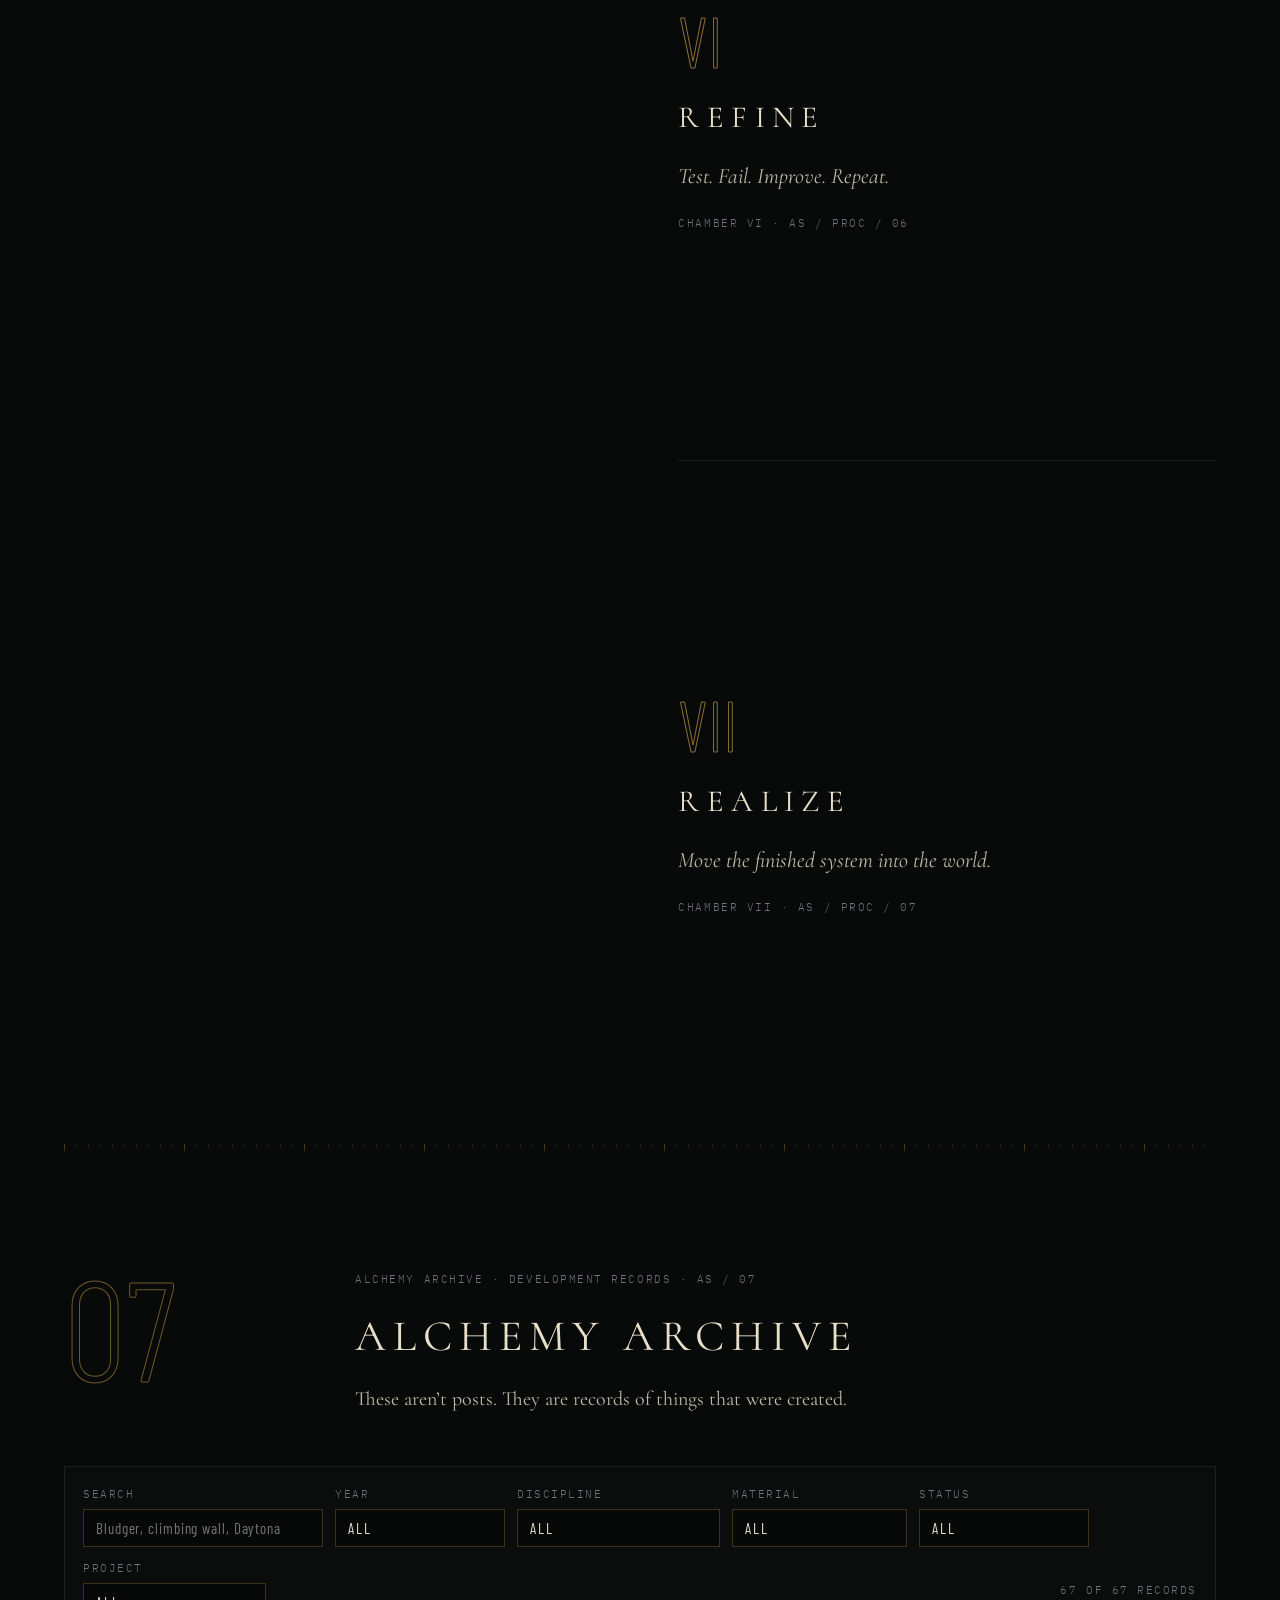
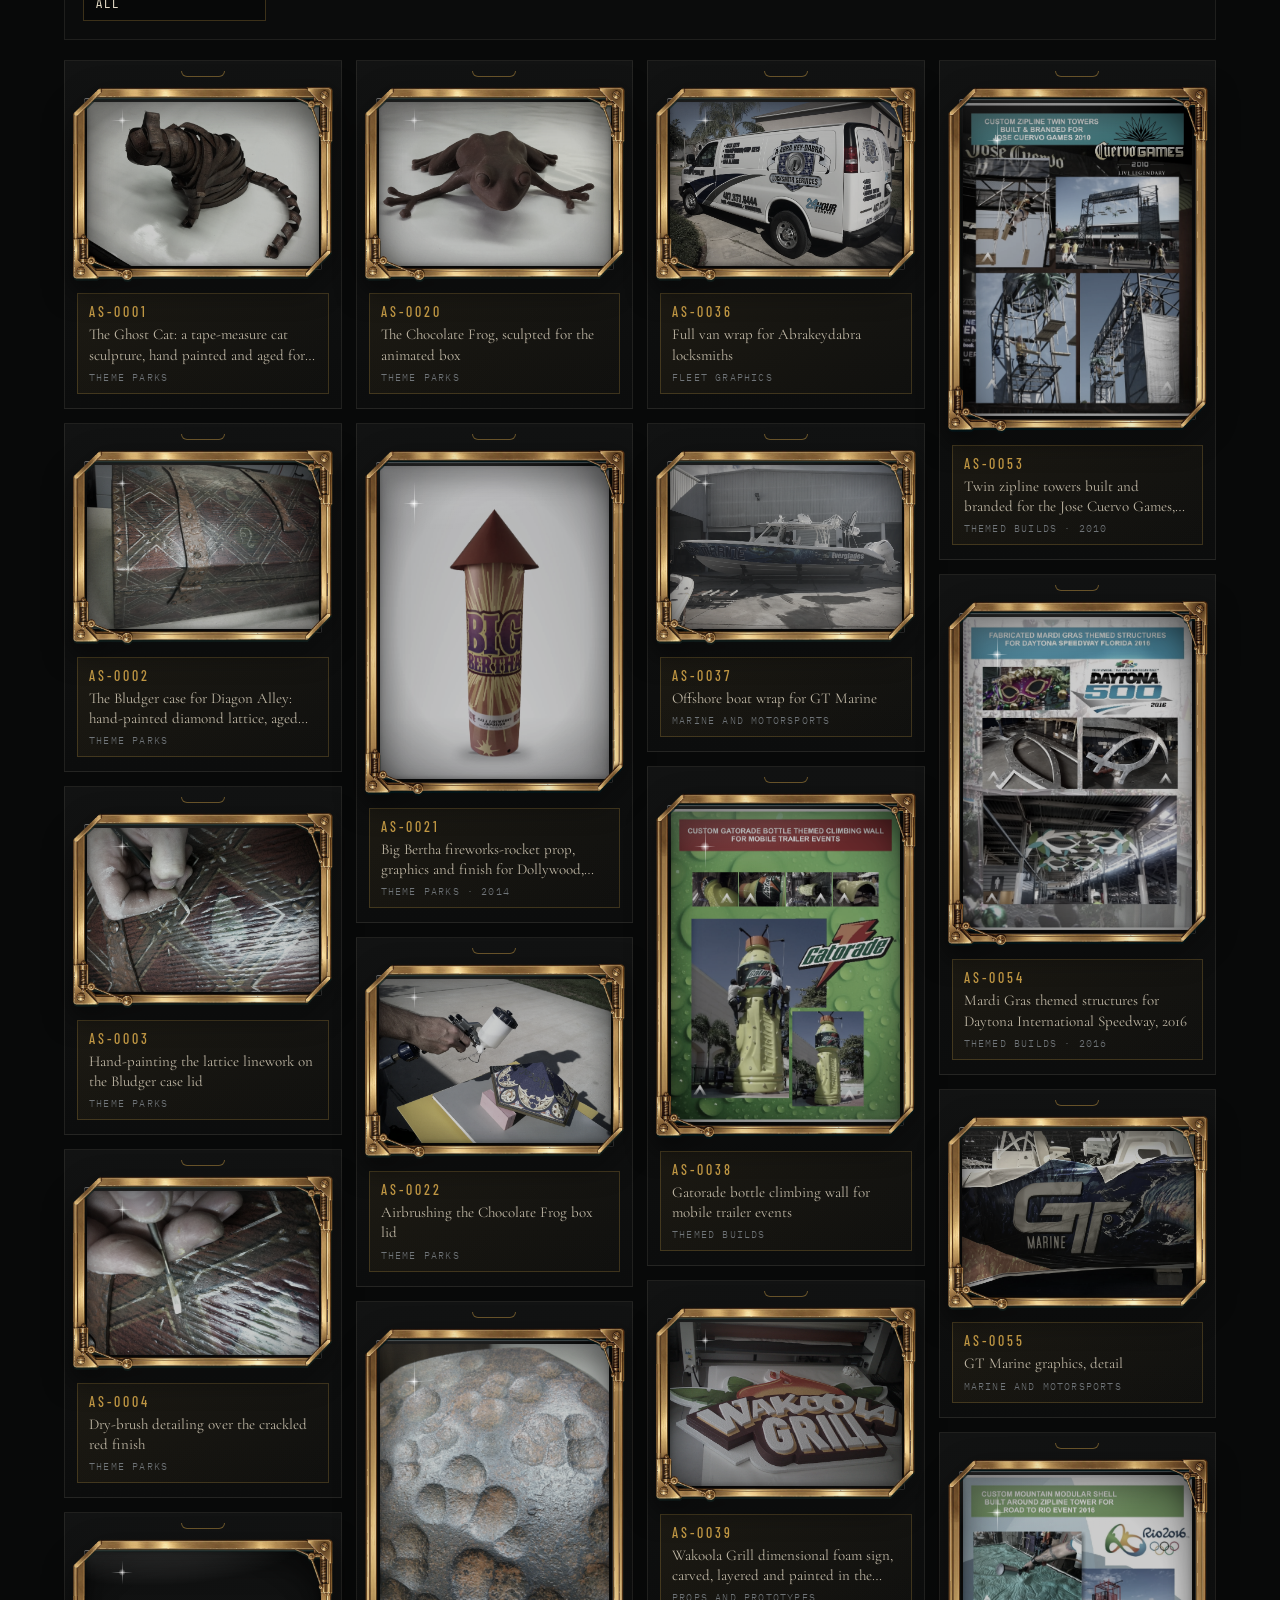
==== commit 5ada6ee3: "Logo: the thumbscrew rolls on its own horizontal axis as it threads in (rotateX), instead of turning" ====
--- a/index.html
+++ b/index.html
@@ -760,7 +760,7 @@
 </form></dialog>
 <dialog id="dlg" aria-label="Project dossier"><div class="viewer" id="dlgBody"></div></dialog>
 
-<script src="assets/logo/anim.js?v=8cbf9ff3"></script>
+<script src="assets/logo/anim.js?v=60c36547"></script>
 <script>
 (function(){
 'use strict';
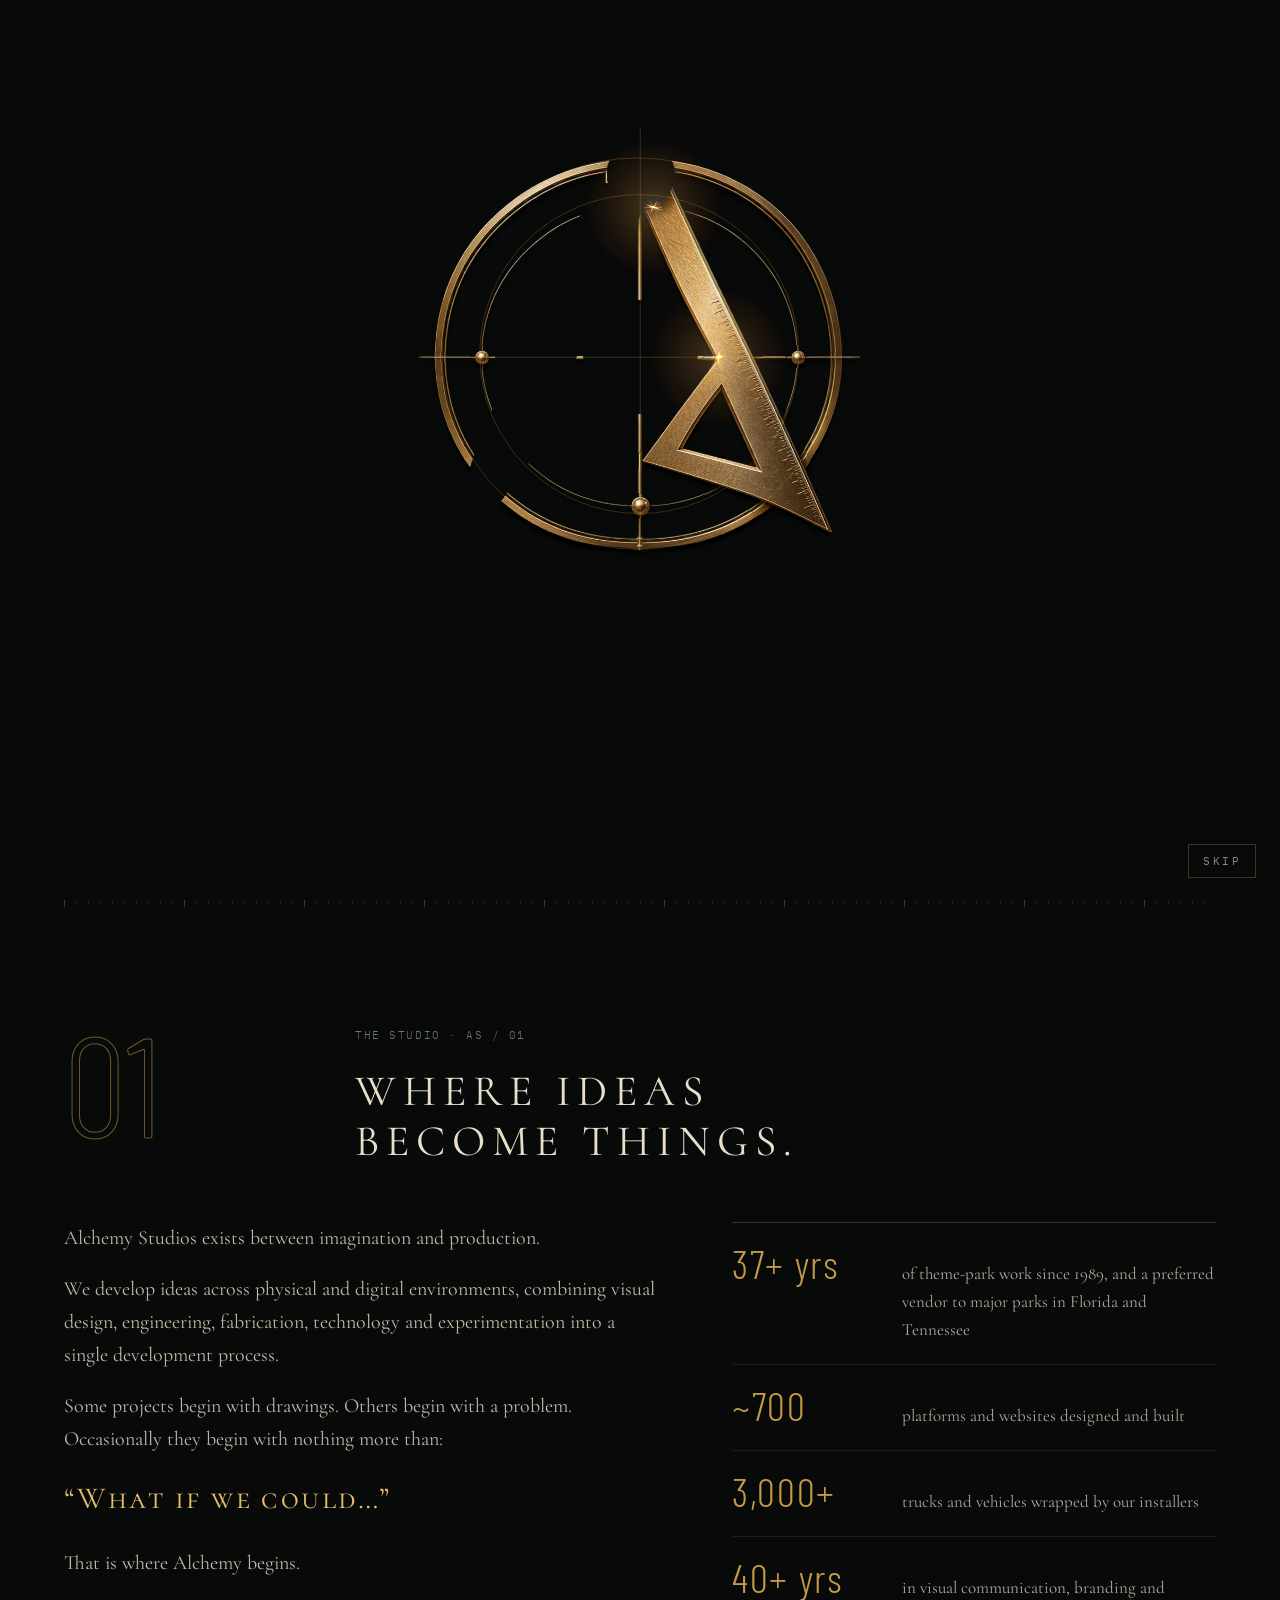
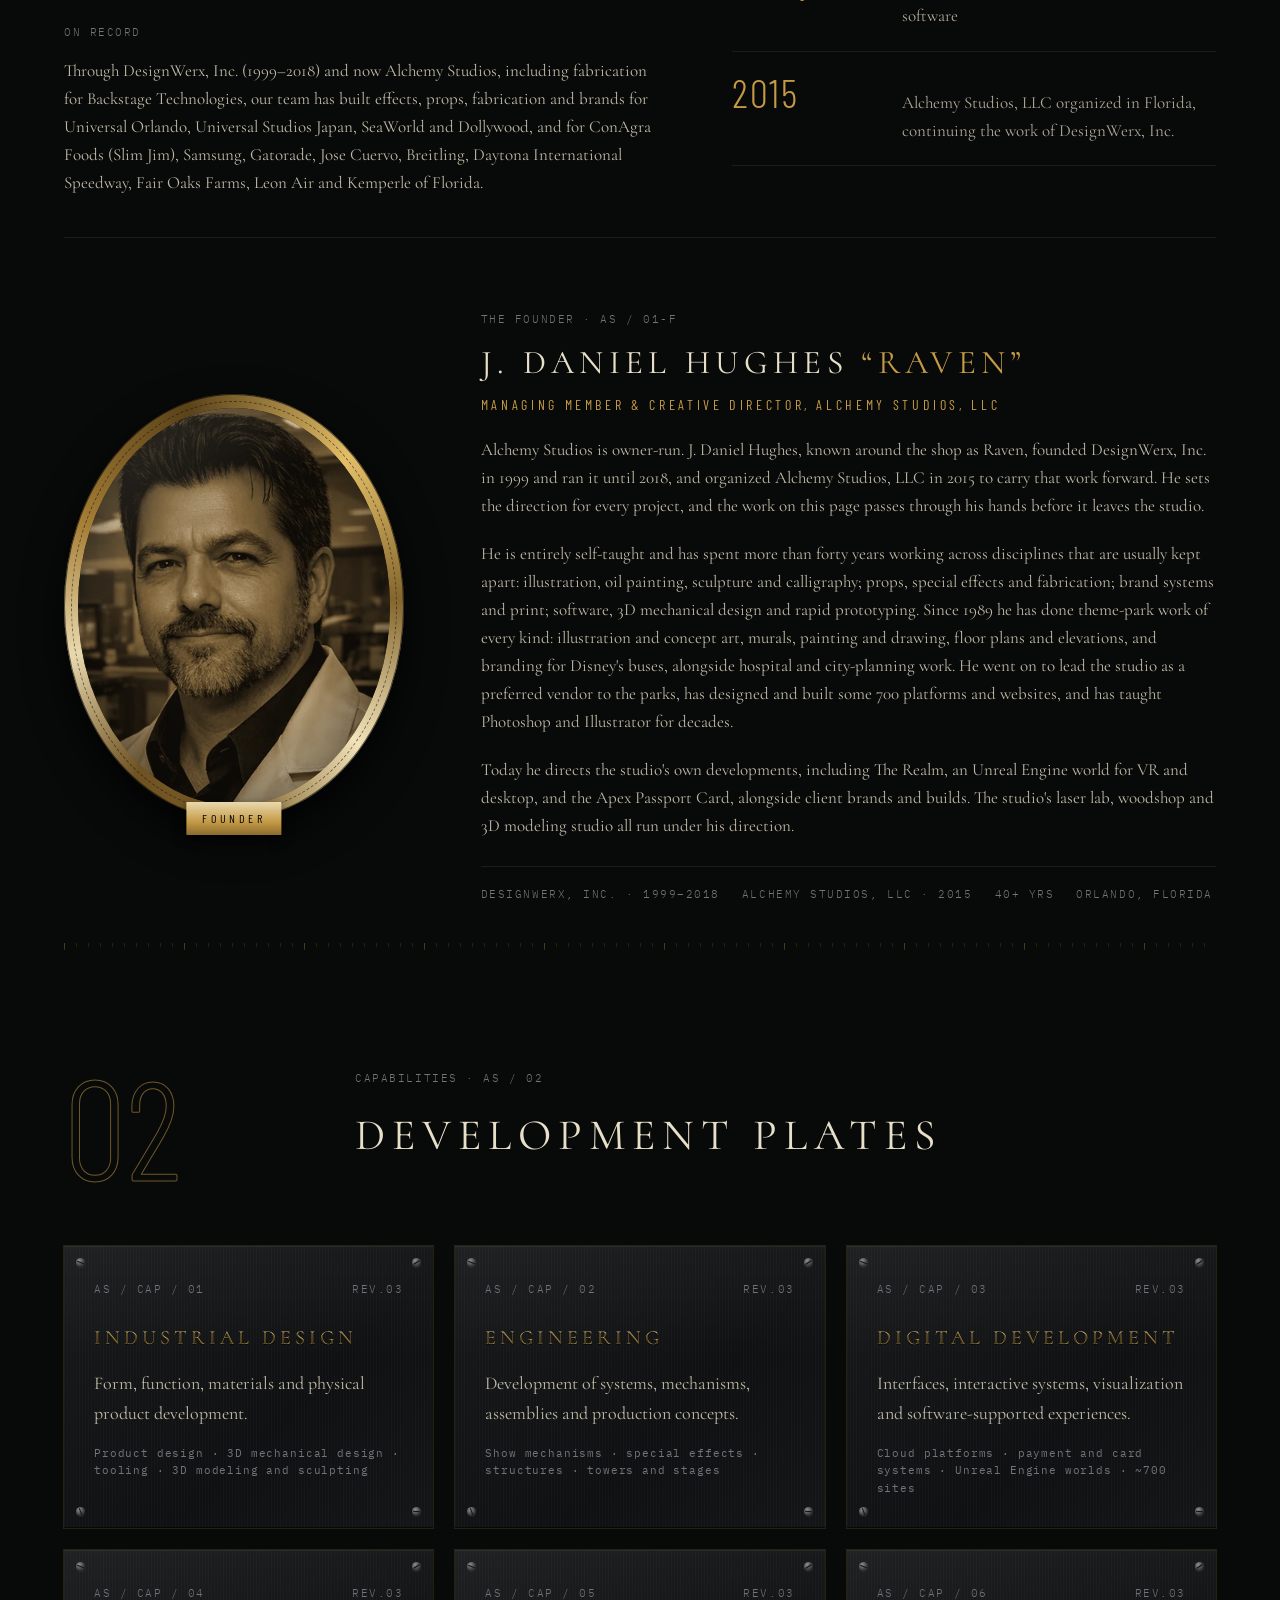
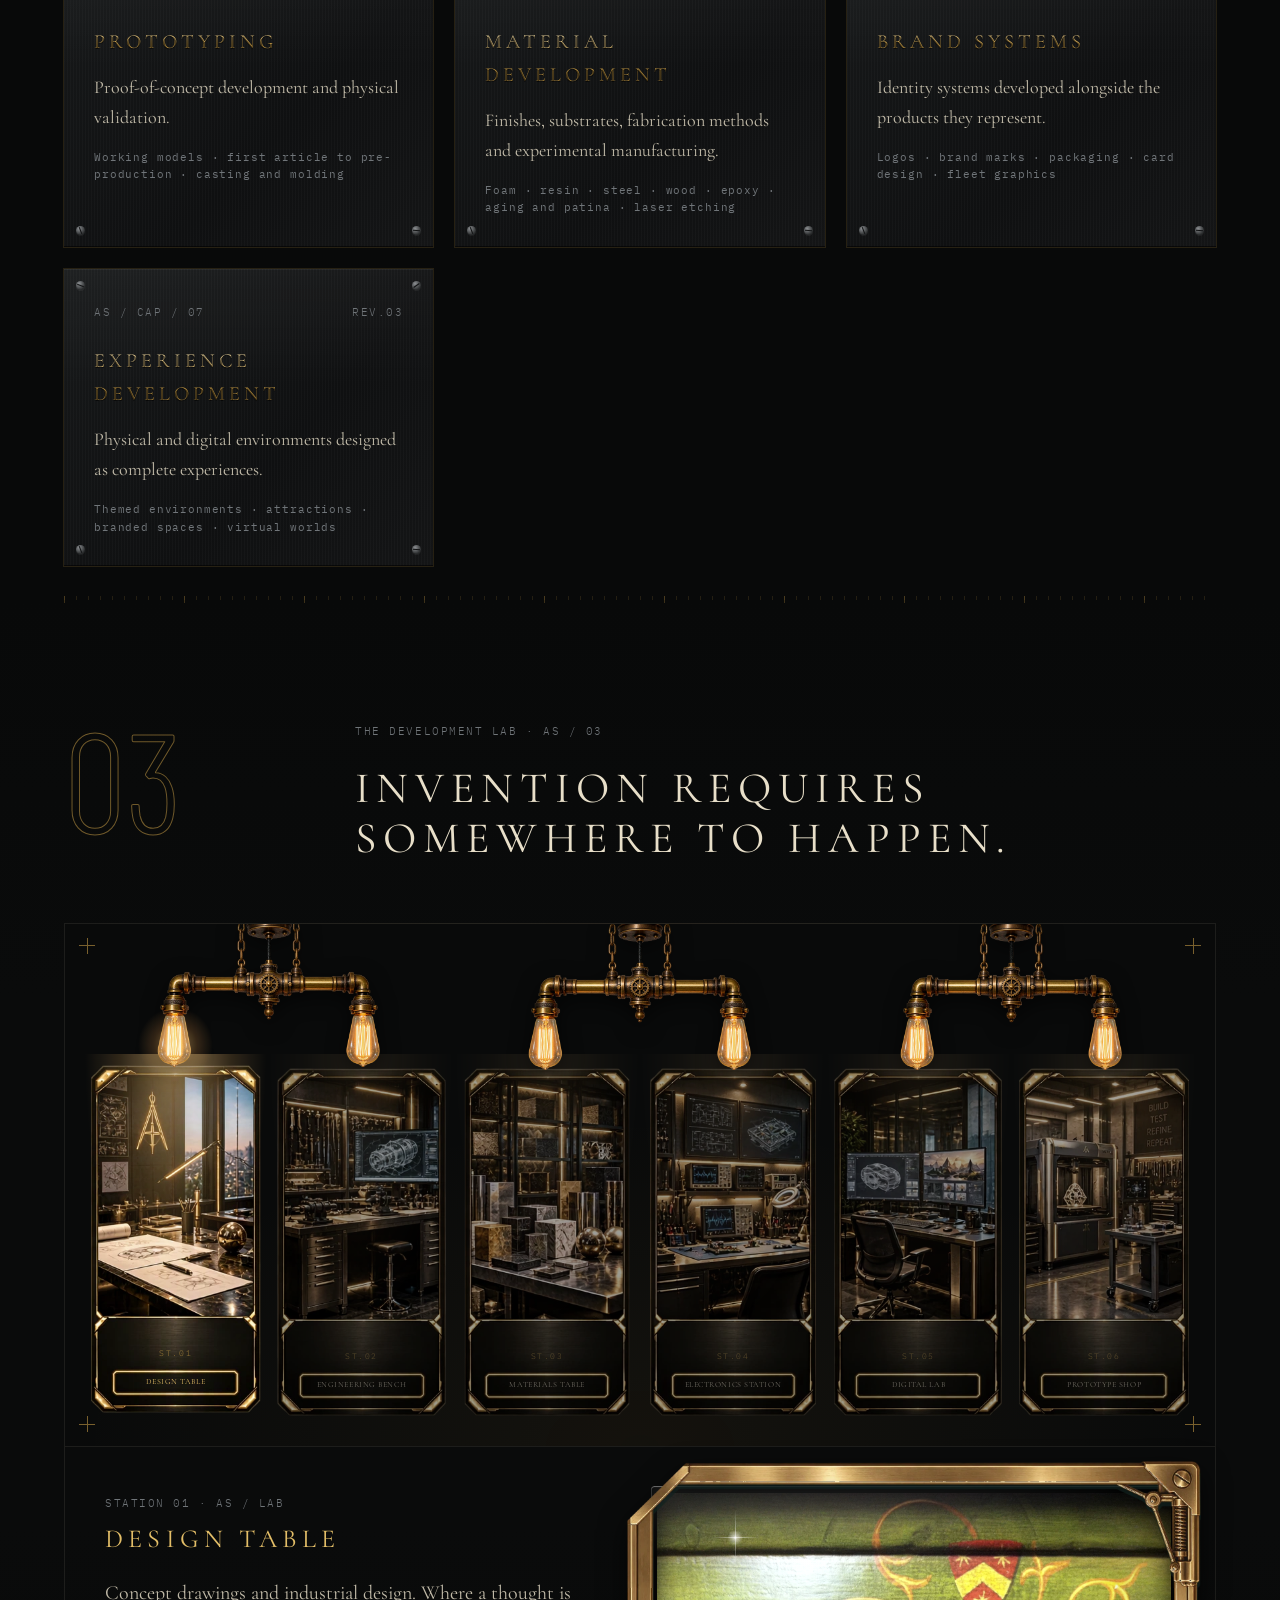
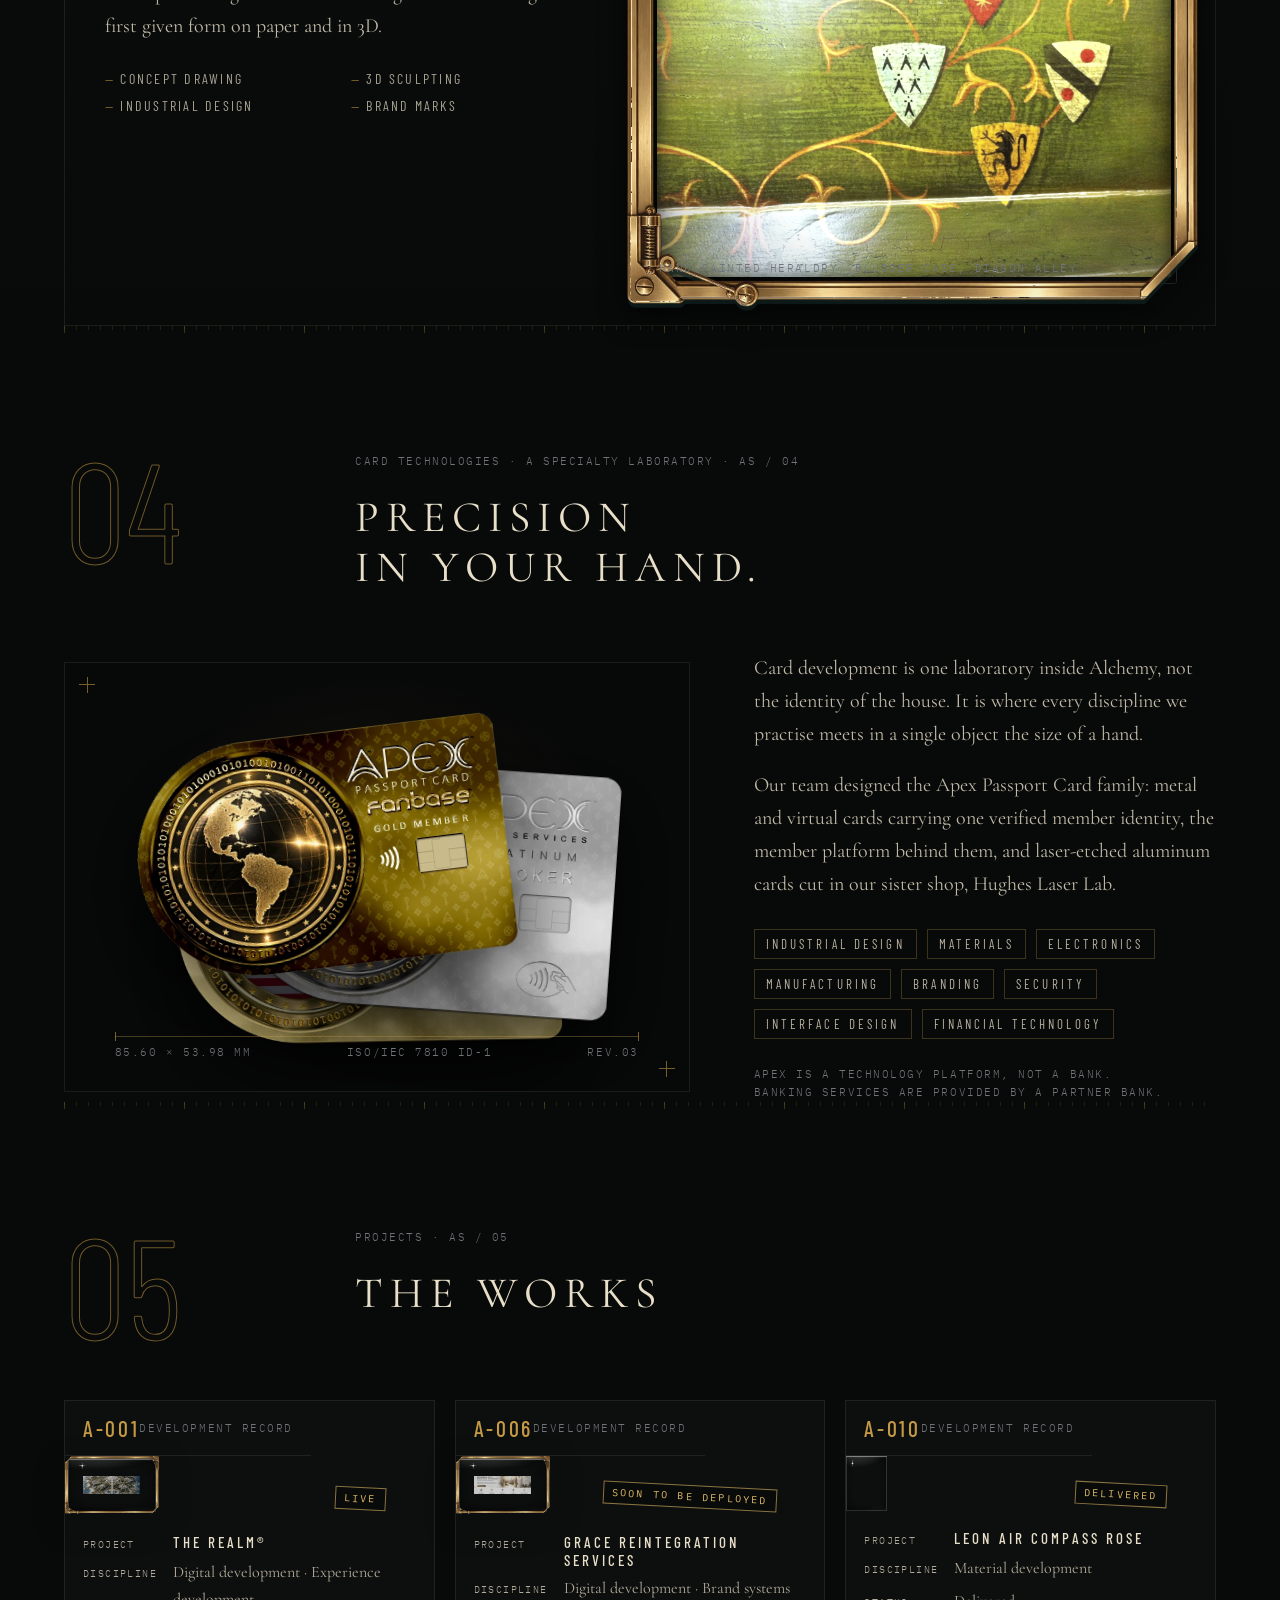
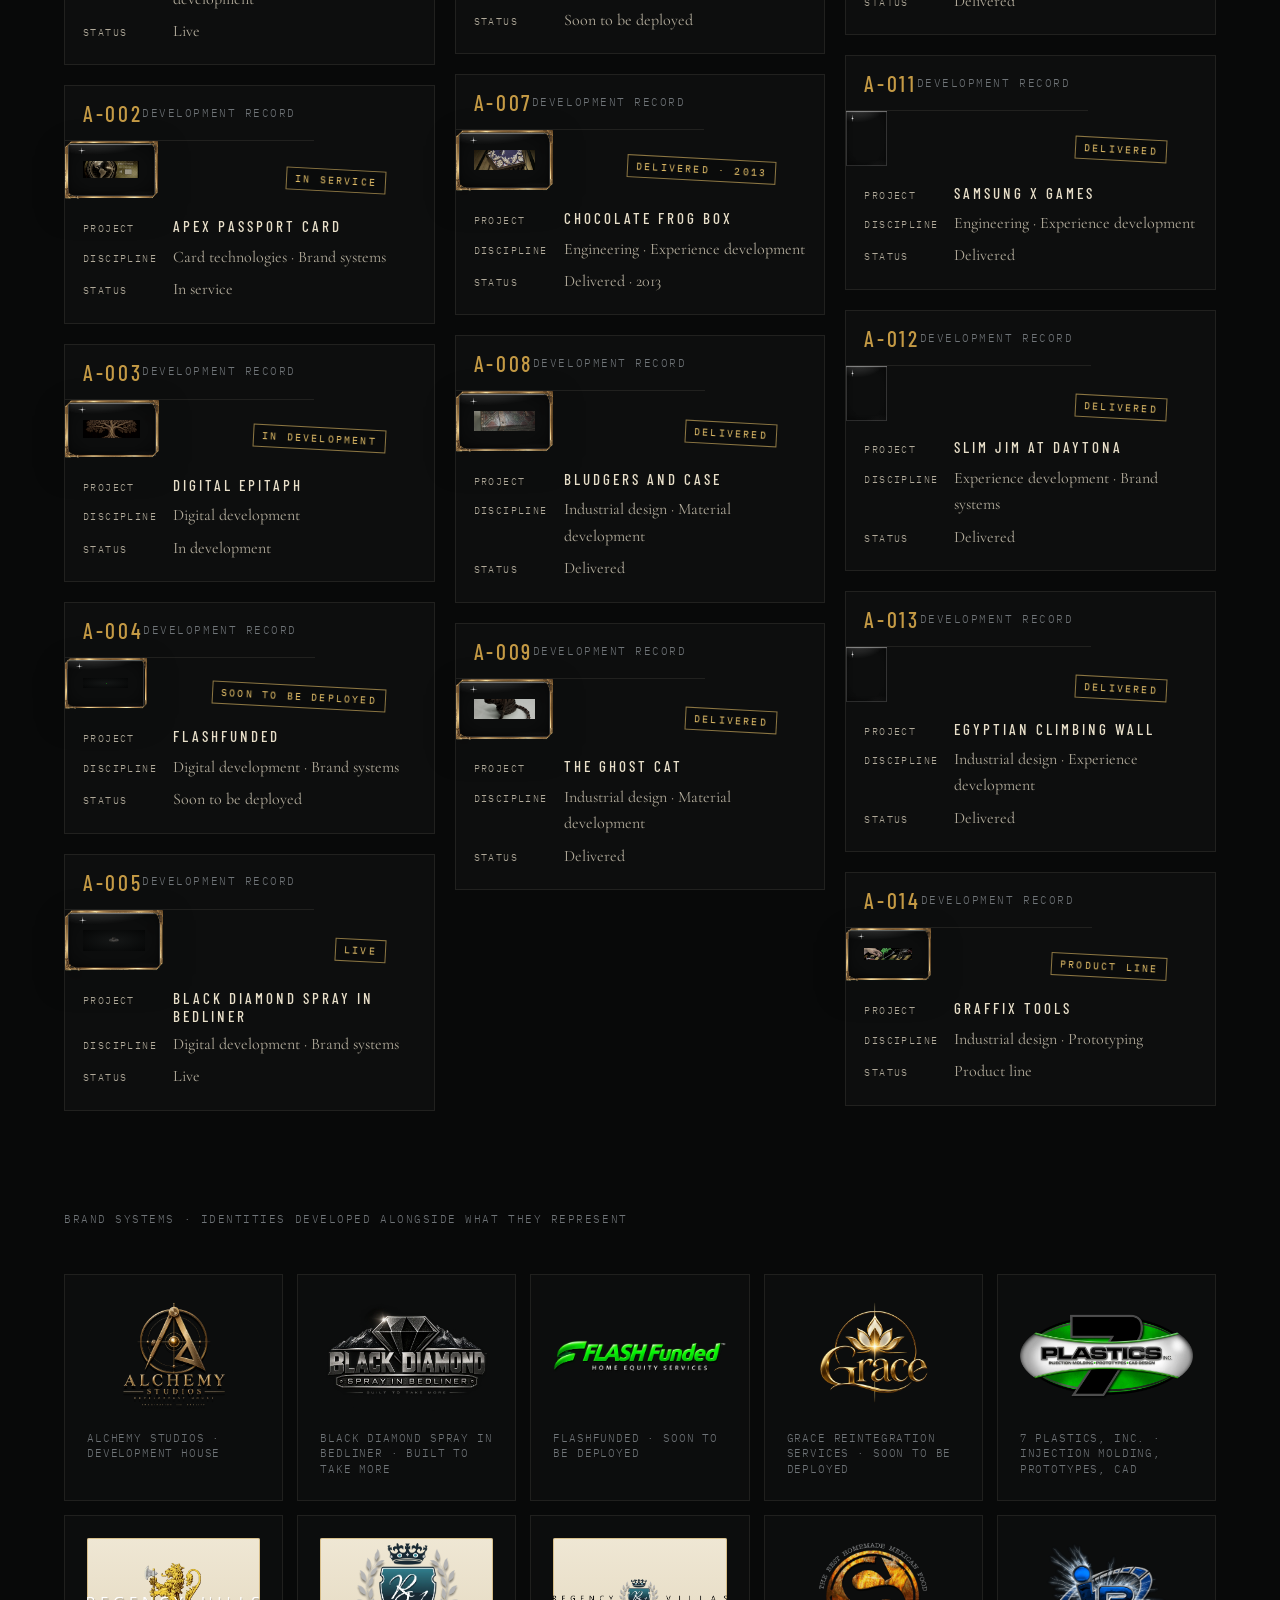
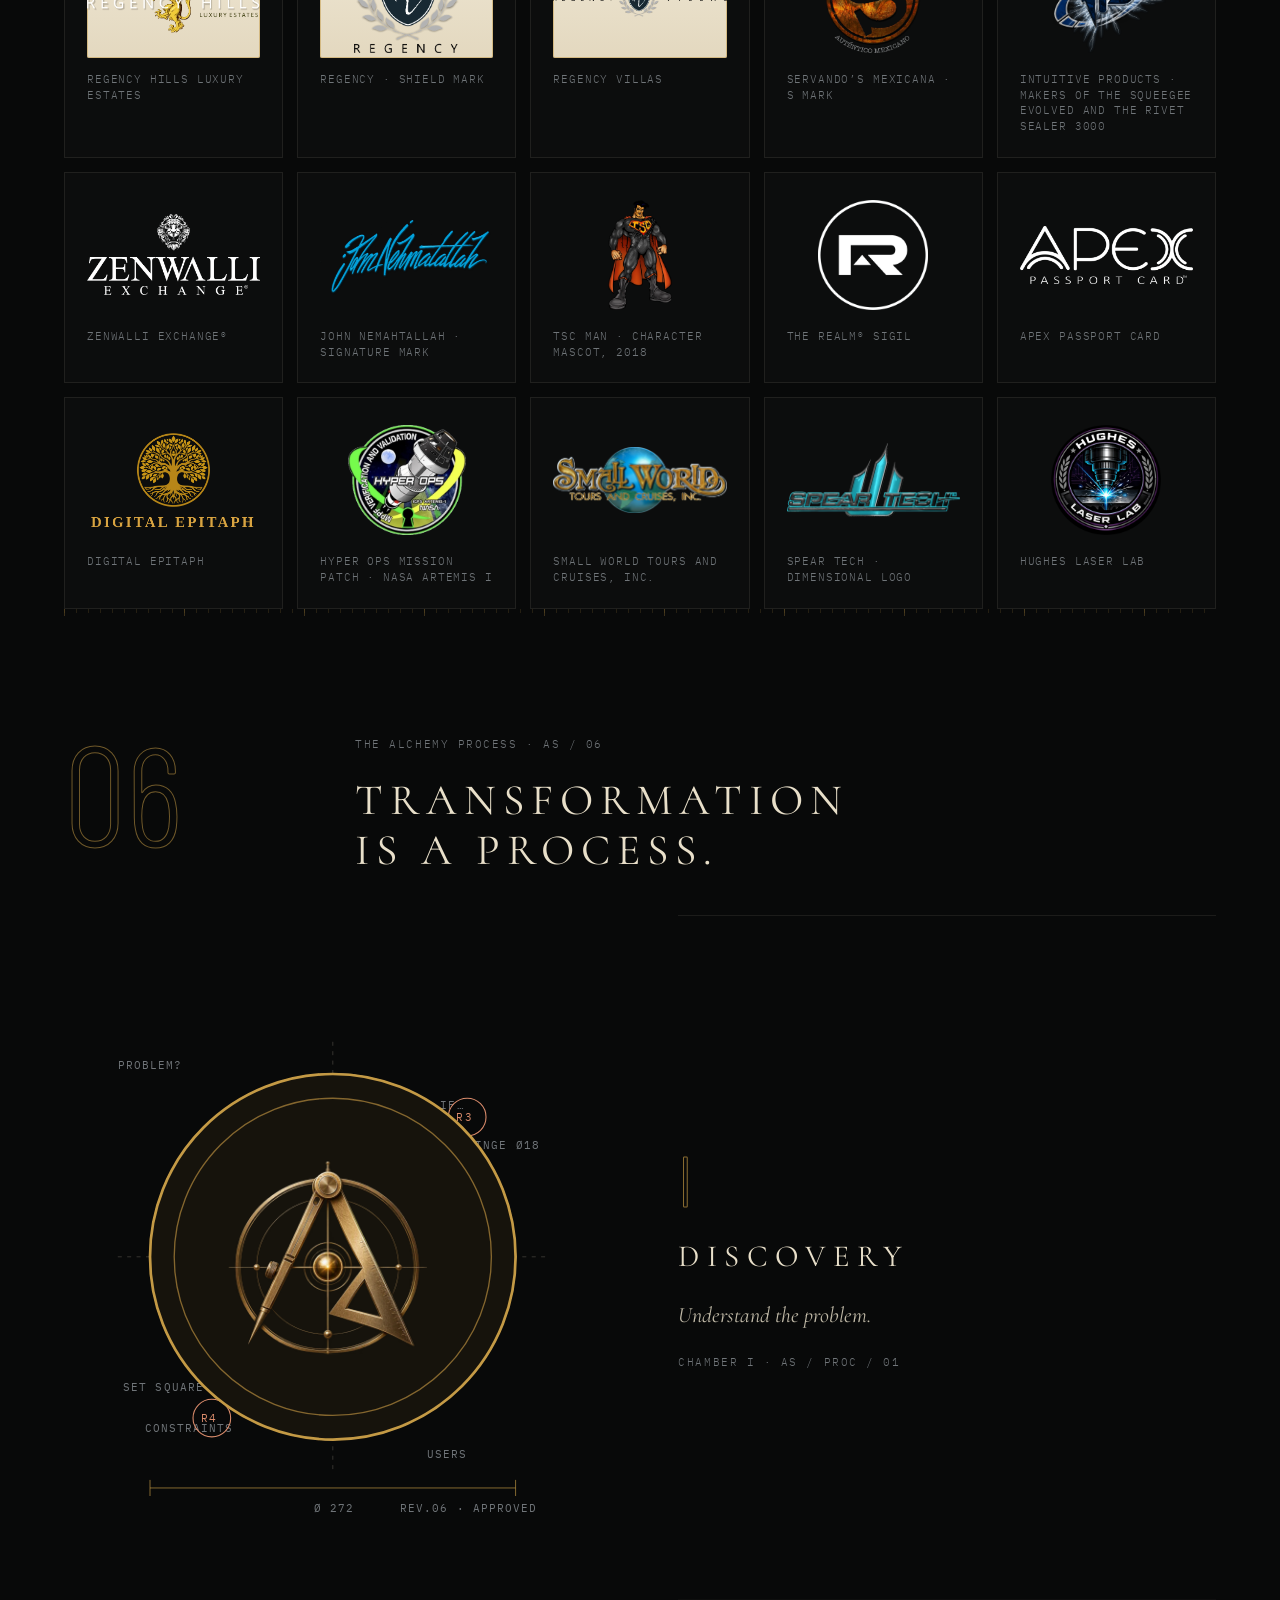
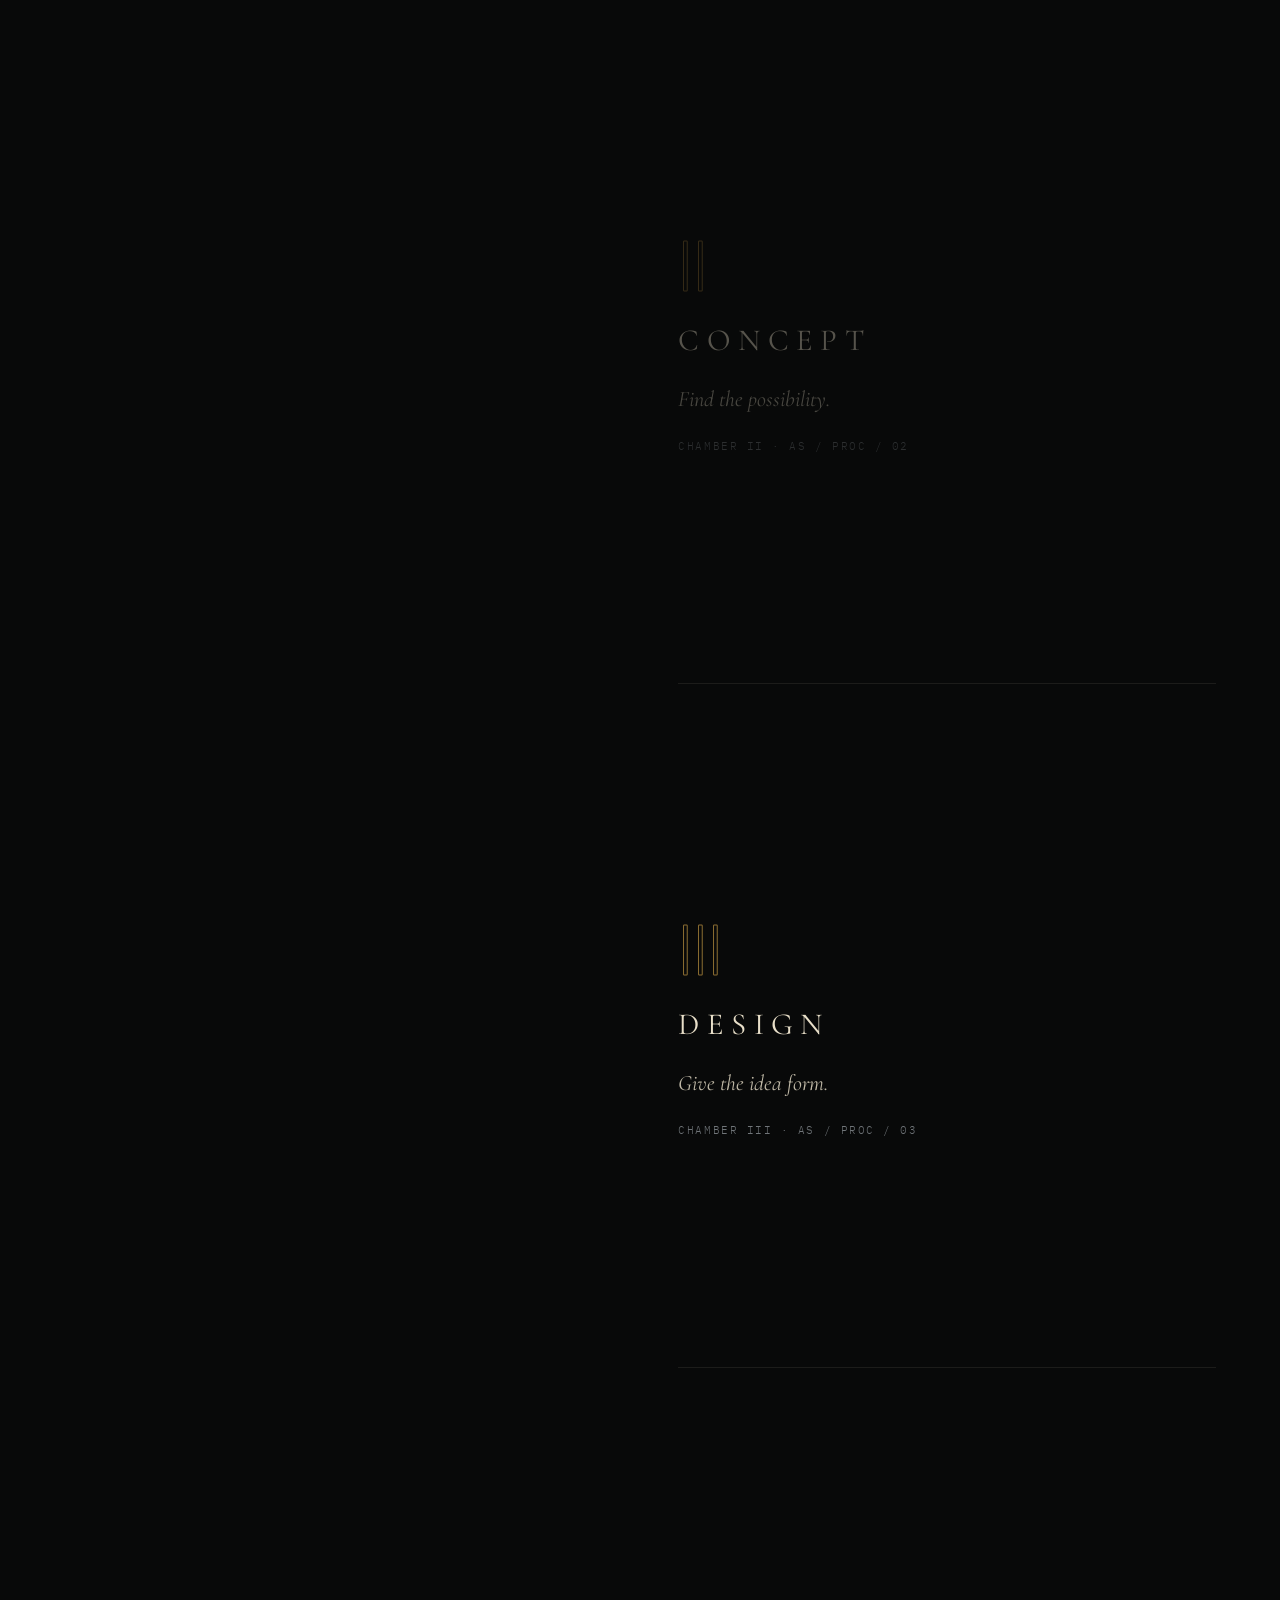
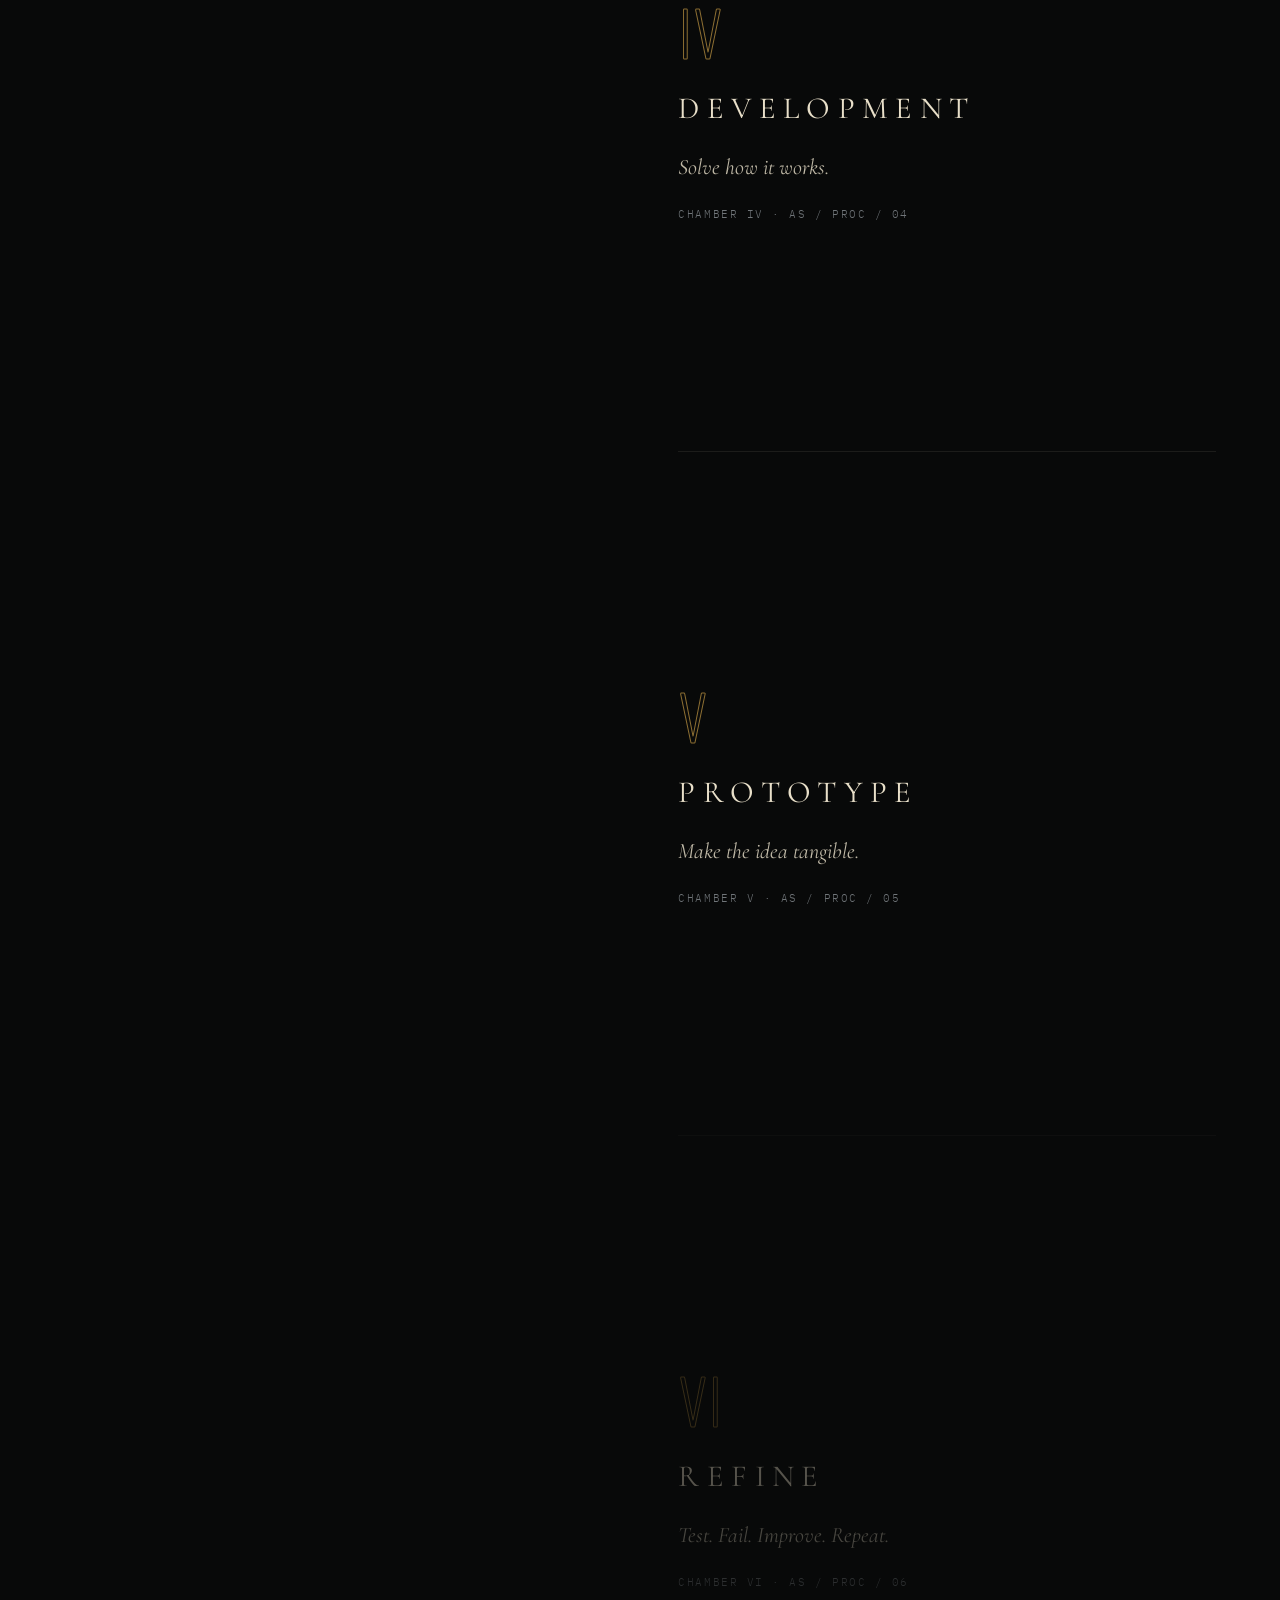
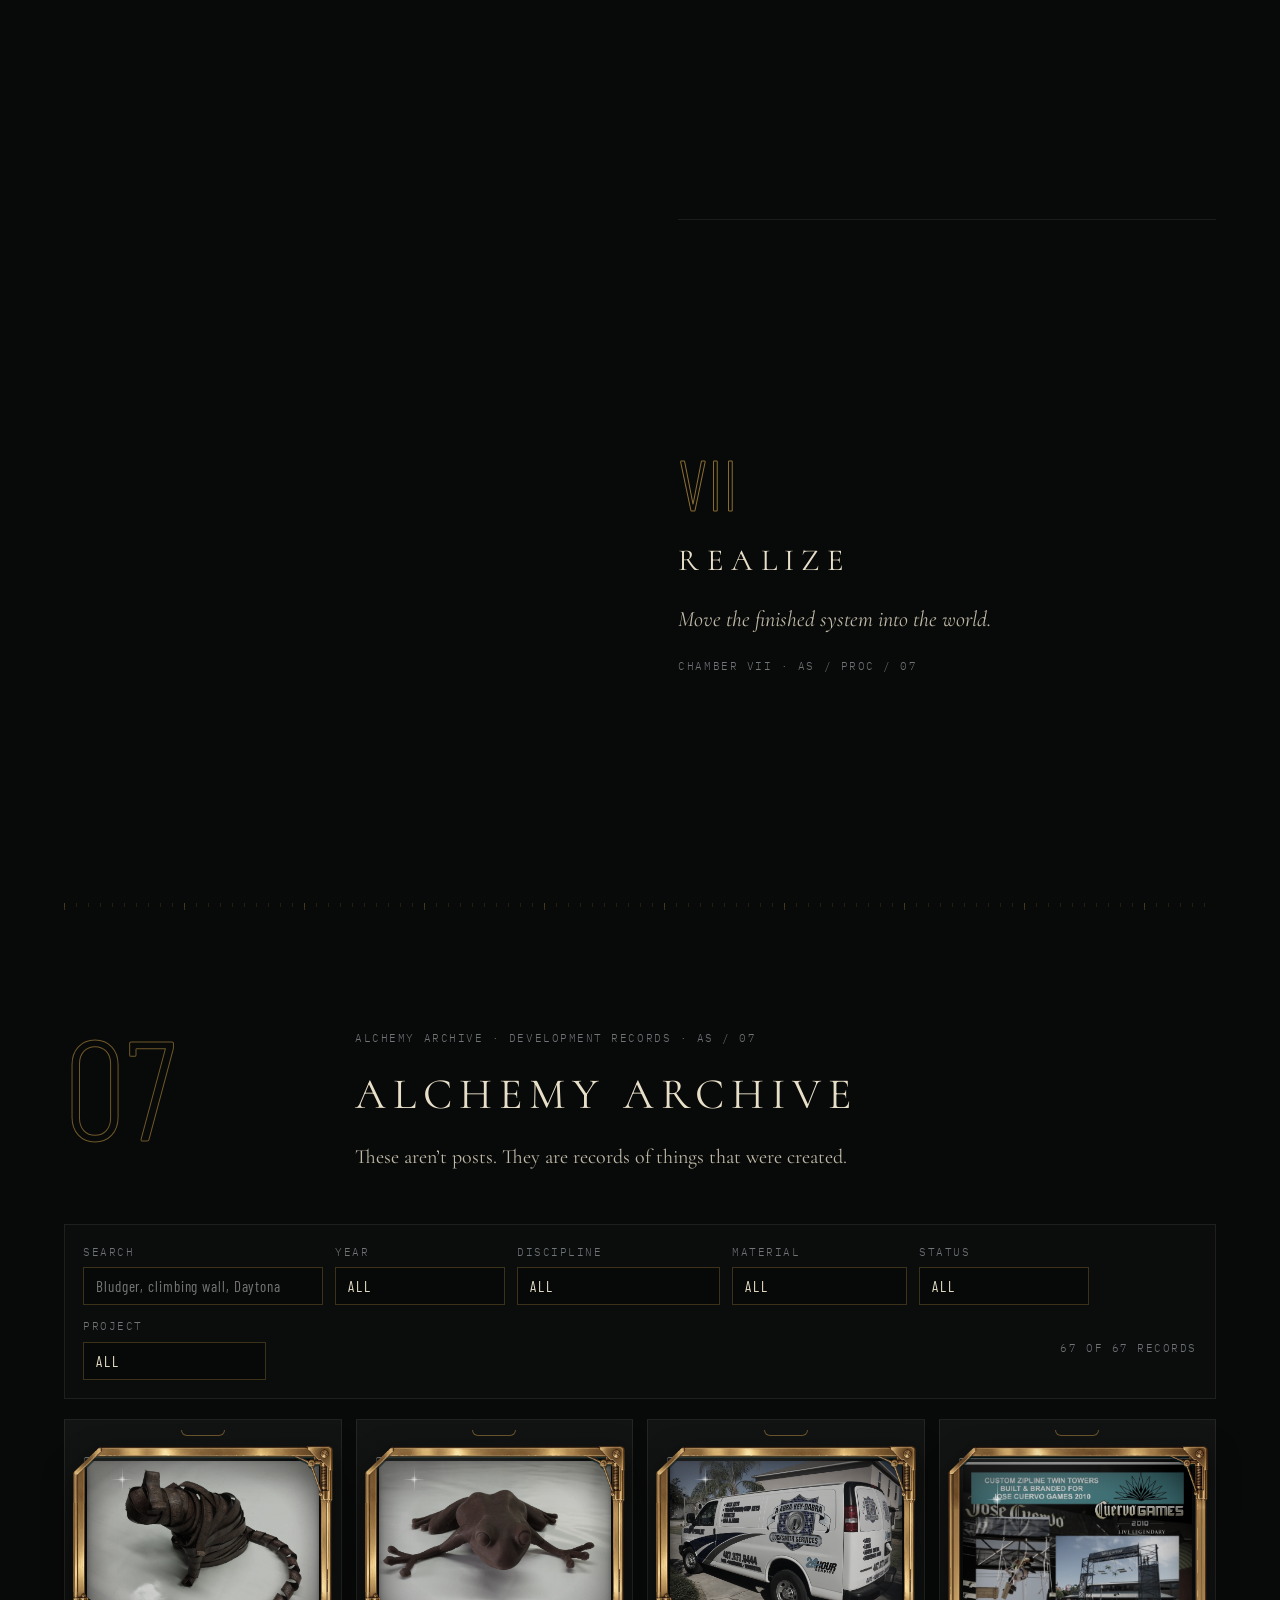
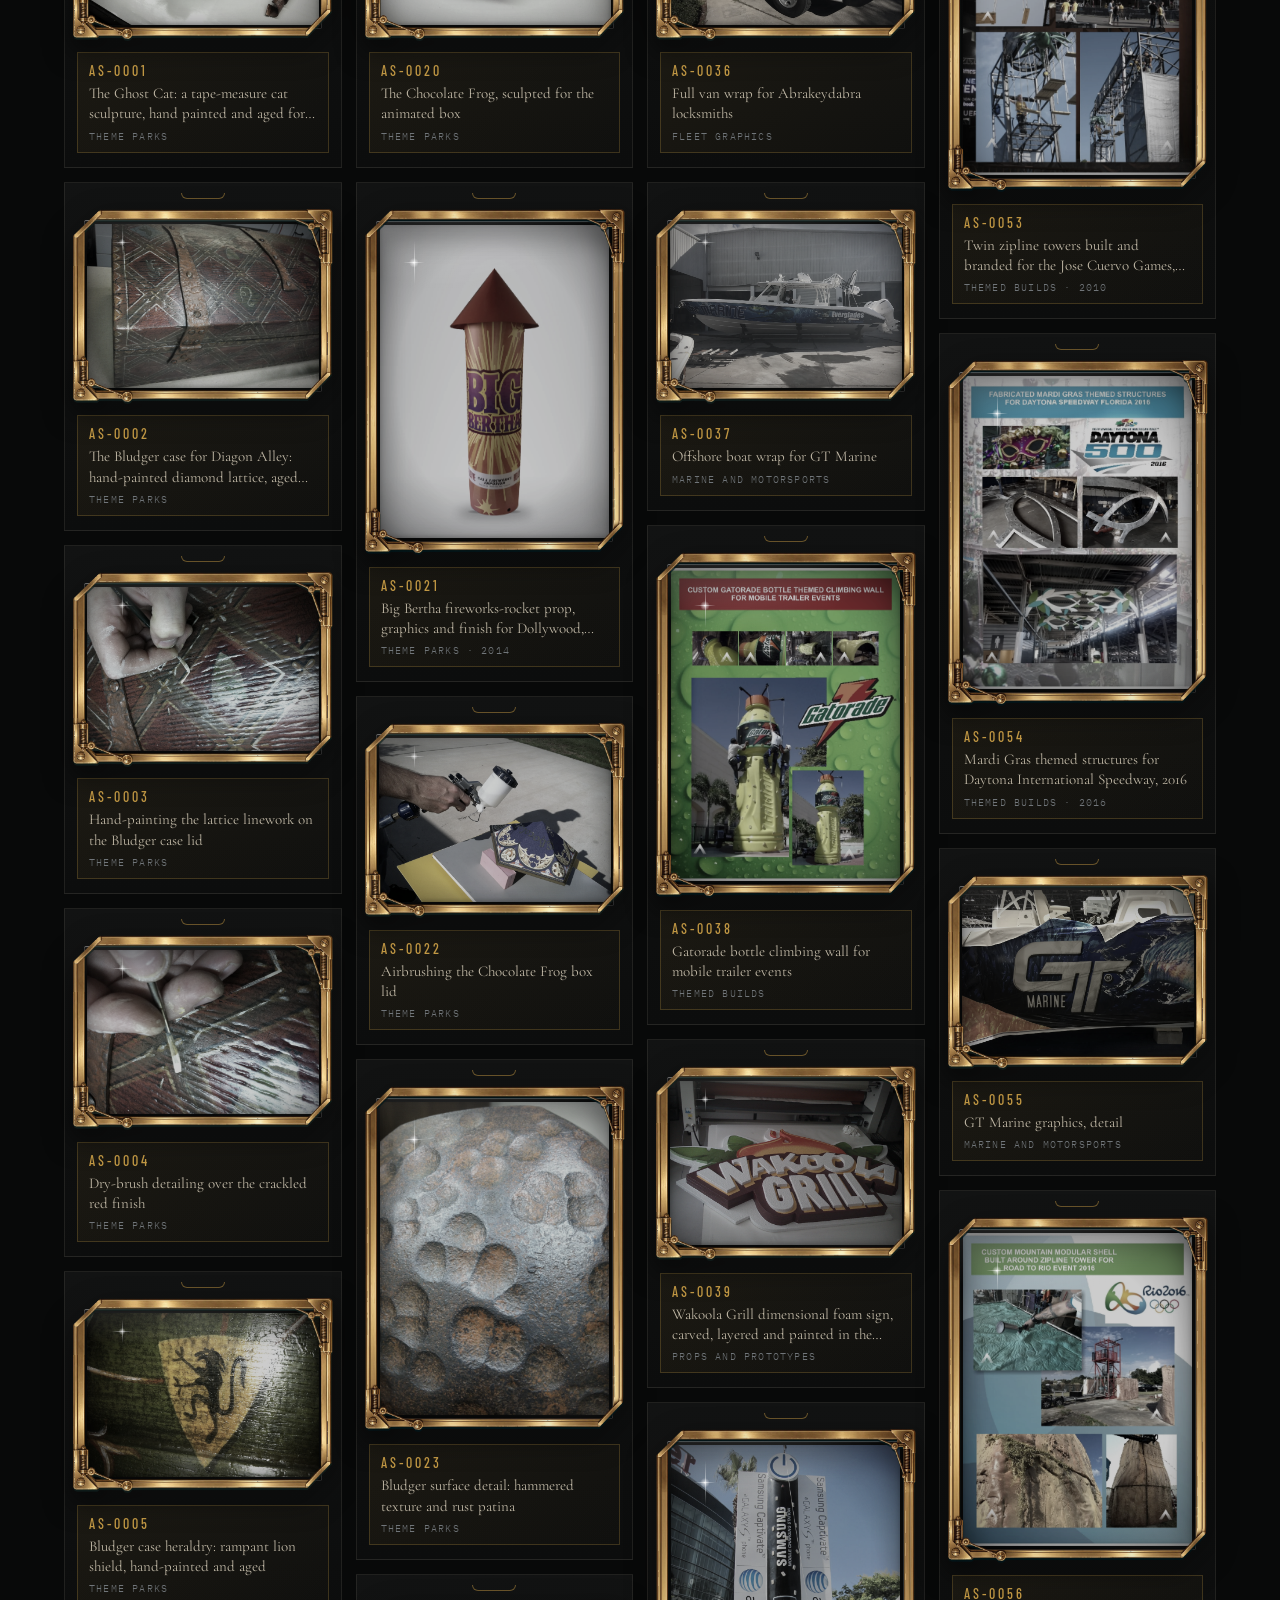
==== commit c8b18fb5: "Remove the Leverage logos and every reference to Leverage Co-Authored-By: Claude Opus 5.5 <noreply@a" ====
--- a/index.html
+++ b/index.html
@@ -1026,7 +1026,7 @@
 dlg.addEventListener('click',function(e){if(e.target===dlg)dlg.close()});
 
 /* marks */
-var MARKS=[['assets/brand/alchemy-logo-2027-720.webp','Alchemy Studios · Development House'],['assets/brands/black-diamond.webp','Black Diamond Spray In Bedliner · built to take more'],['assets/brands/leverage-property.webp','Leverage Property Solutions'],['assets/brands/leverage-homes.webp','Leverage Homes™'],['assets/brands/flashfunded-2026.webp','FlashFunded · soon to be deployed'],['assets/brands/grace.webp','Grace Reintegration Services · soon to be deployed'],['assets/brands/7-plastics.webp','7 Plastics, Inc. · injection molding, prototypes, CAD'],['assets/brands/regency-hills.webp','Regency Hills Luxury Estates','light'],['assets/brands/regency-shield.webp','Regency · shield mark','light'],['assets/brands/regency-villas.webp','Regency Villas','light'],['assets/brands/s-mark.webp','Servando’s Mexicana · S mark'],['assets/brands/ip-mark.webp','Intuitive Products · makers of the Squeegee Evolved and the Rivet Sealer 3000'],['assets/brands/zenwalli-exchange.webp','Zenwalli Exchange®'],['assets/brands/john-nemahtallah-signature.webp','John Nemahtallah · signature mark'],['assets/brands/tsc-man.webp','TSC Man · character mascot, 2018'],['assets/brand/realm-sigil.webp','The Realm® sigil'],['assets/brand/apex-logo.webp','Apex Passport Card'],['assets/brands/digital-epitaph-stacked.webp','Digital Epitaph'],
+var MARKS=[['assets/brand/alchemy-logo-2027-720.webp','Alchemy Studios · Development House'],['assets/brands/black-diamond.webp','Black Diamond Spray In Bedliner · built to take more'],['assets/brands/flashfunded-2026.webp','FlashFunded · soon to be deployed'],['assets/brands/grace.webp','Grace Reintegration Services · soon to be deployed'],['assets/brands/7-plastics.webp','7 Plastics, Inc. · injection molding, prototypes, CAD'],['assets/brands/regency-hills.webp','Regency Hills Luxury Estates','light'],['assets/brands/regency-shield.webp','Regency · shield mark','light'],['assets/brands/regency-villas.webp','Regency Villas','light'],['assets/brands/s-mark.webp','Servando’s Mexicana · S mark'],['assets/brands/ip-mark.webp','Intuitive Products · makers of the Squeegee Evolved and the Rivet Sealer 3000'],['assets/brands/zenwalli-exchange.webp','Zenwalli Exchange®'],['assets/brands/john-nemahtallah-signature.webp','John Nemahtallah · signature mark'],['assets/brands/tsc-man.webp','TSC Man · character mascot, 2018'],['assets/brand/realm-sigil.webp','The Realm® sigil'],['assets/brand/apex-logo.webp','Apex Passport Card'],['assets/brands/digital-epitaph-stacked.webp','Digital Epitaph'],
  ['assets/brands/hyper-ops-patch-clear.webp','HYPER OPS mission patch · NASA Artemis I'],['assets/brands/small-world-ko.webp','Small World Tours and Cruises, Inc.'],['assets/brands/spear-tech-ko.webp','Spear Tech · dimensional logo'],['assets/brands/hughes-laser-lab.webp','Hughes Laser Lab']];
 var mk=$('#marks');MARKS.forEach(function(m){var f=el('figure','reveal'+(m[2]?' '+m[2]:''),'<div class="m"><img data-src="'+m[0]+'" alt="'+esc(m[1])+'"></div><figcaption>'+esc(m[1])+'</figcaption>');mk.appendChild(f);rev(f);lazy(f.querySelector('img'))});
 
